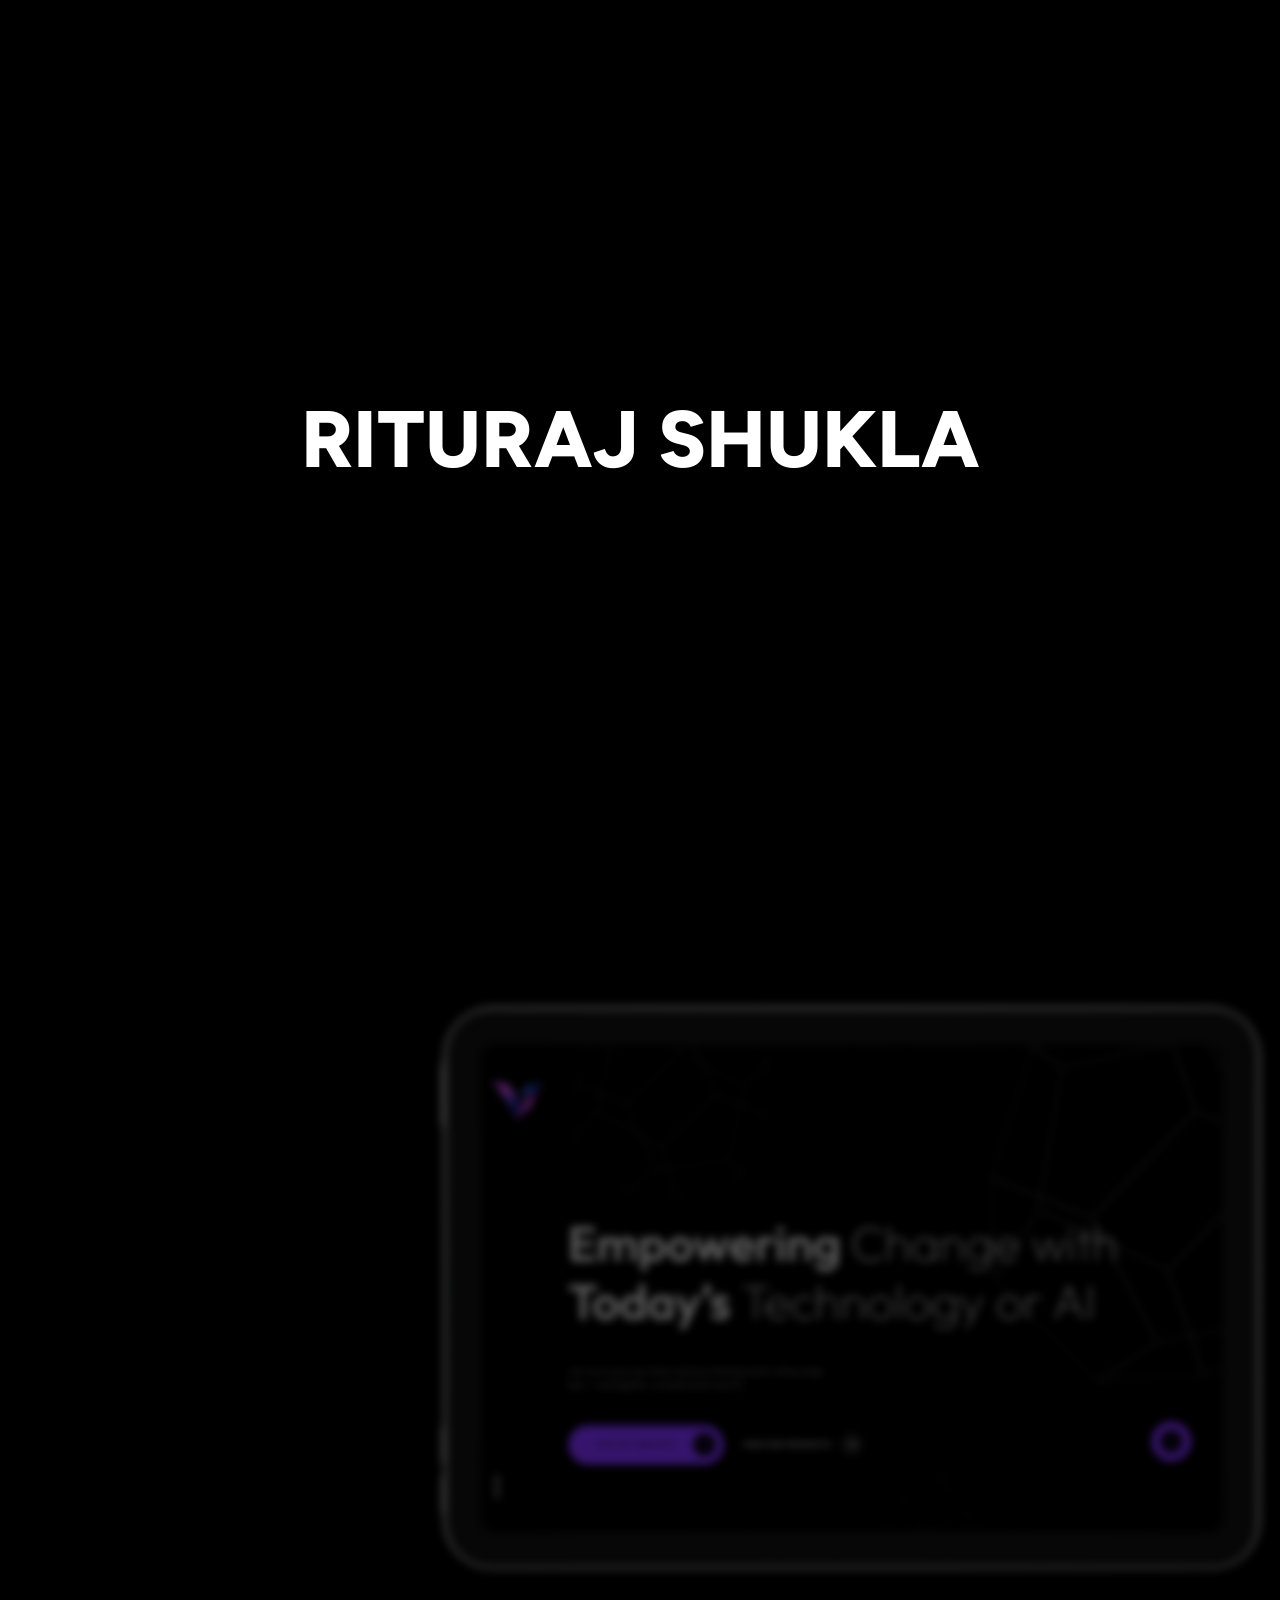
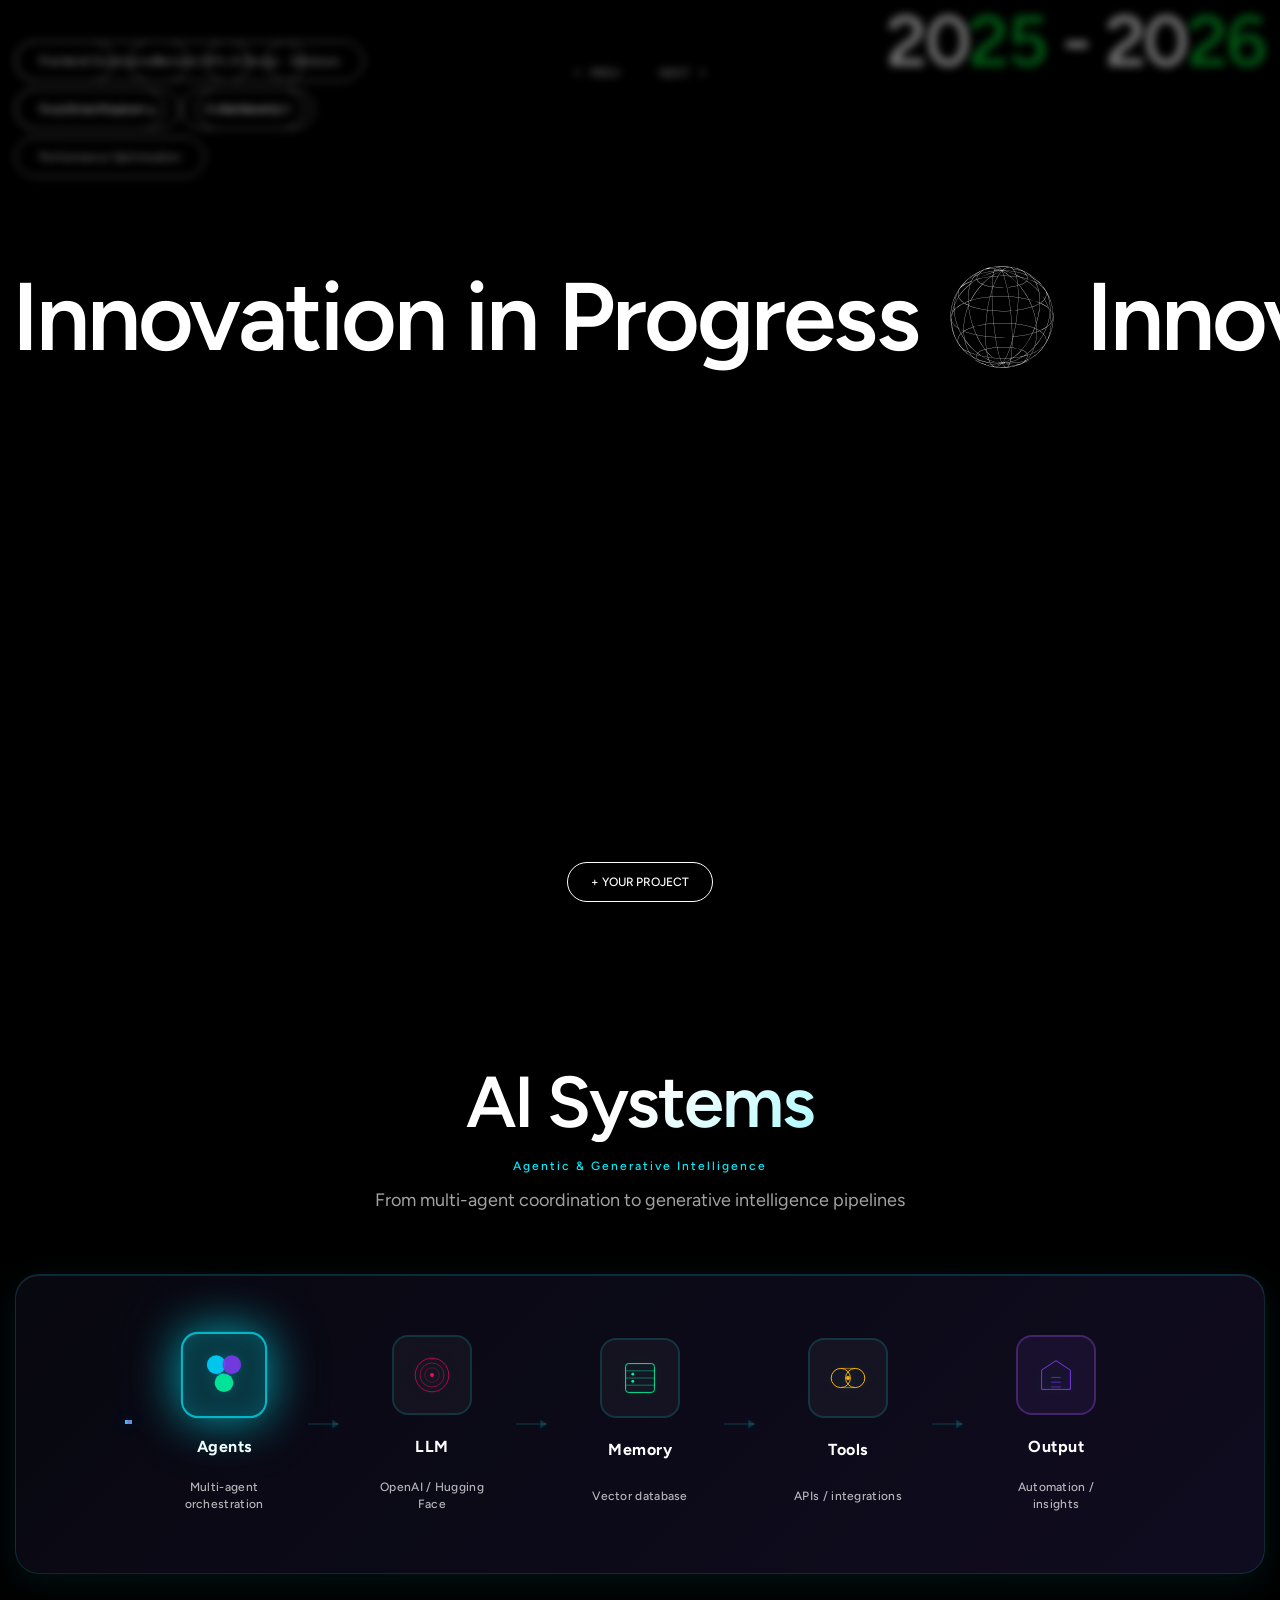
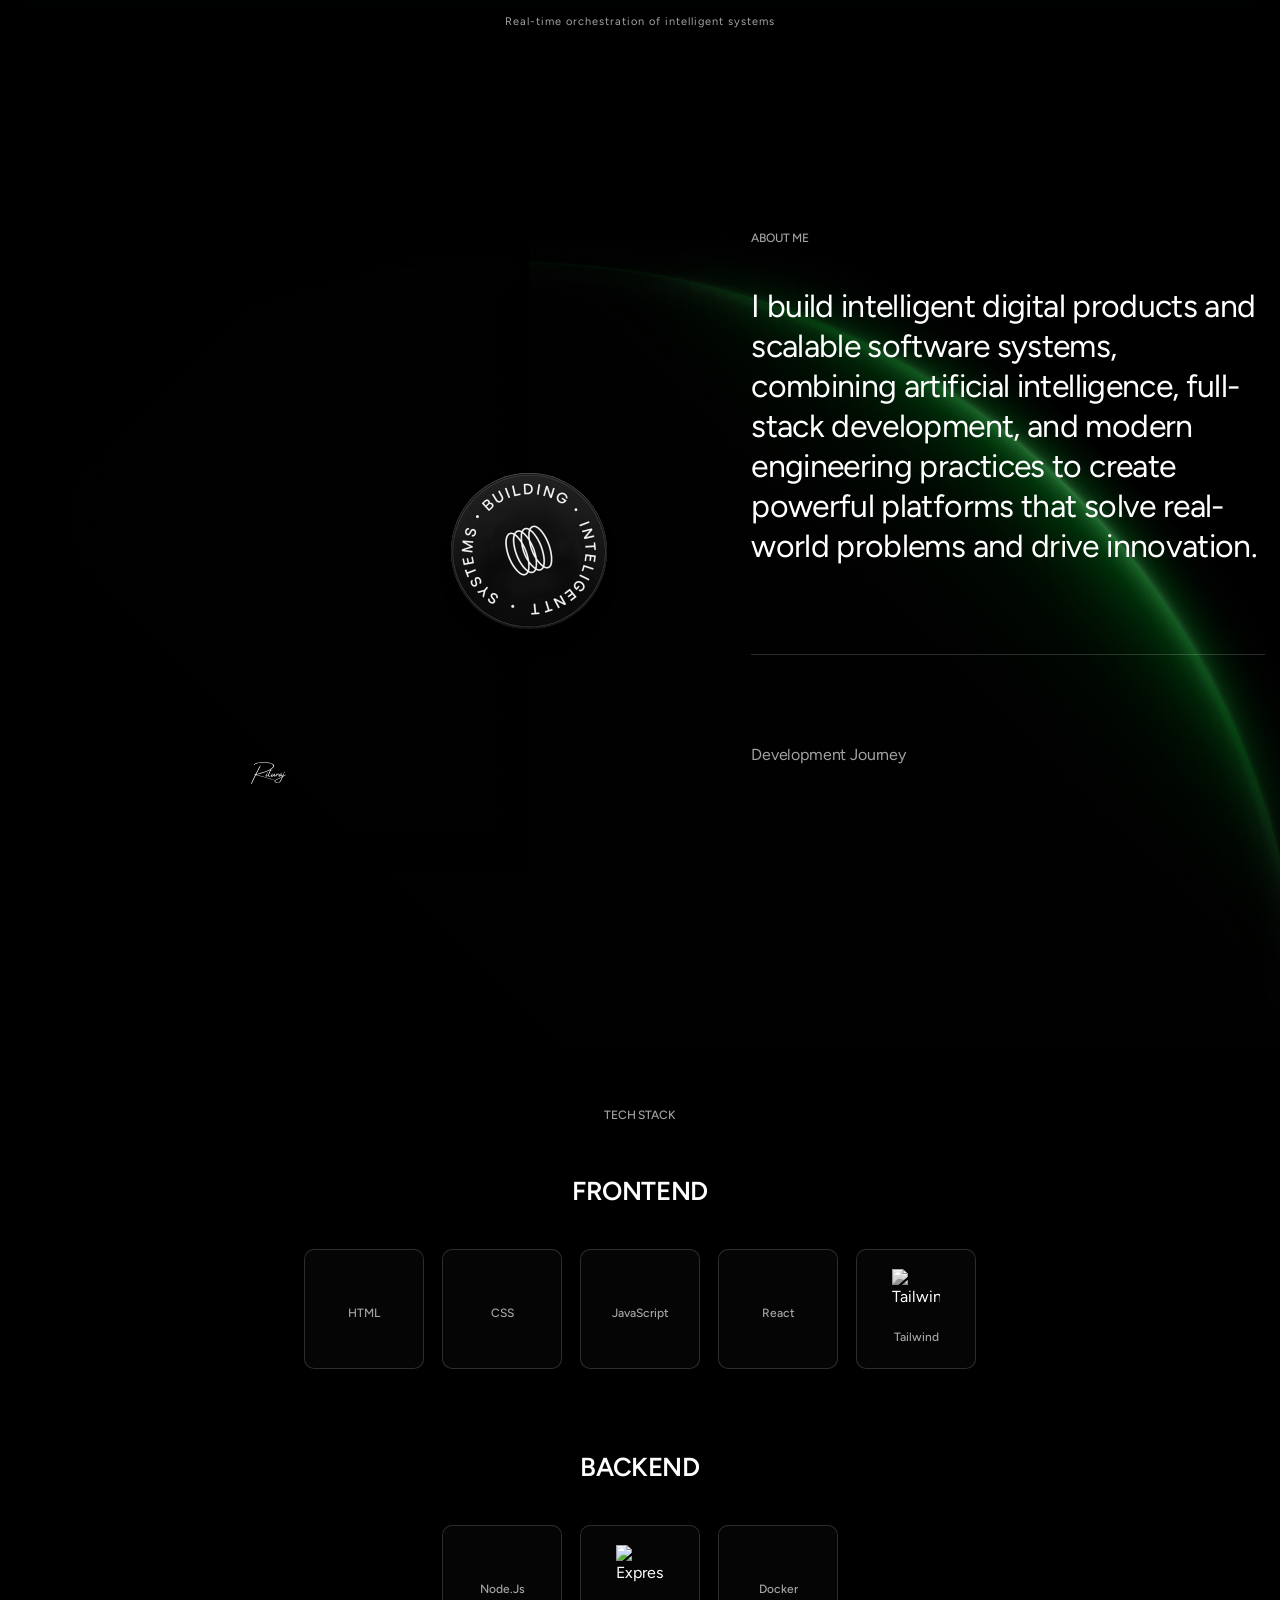
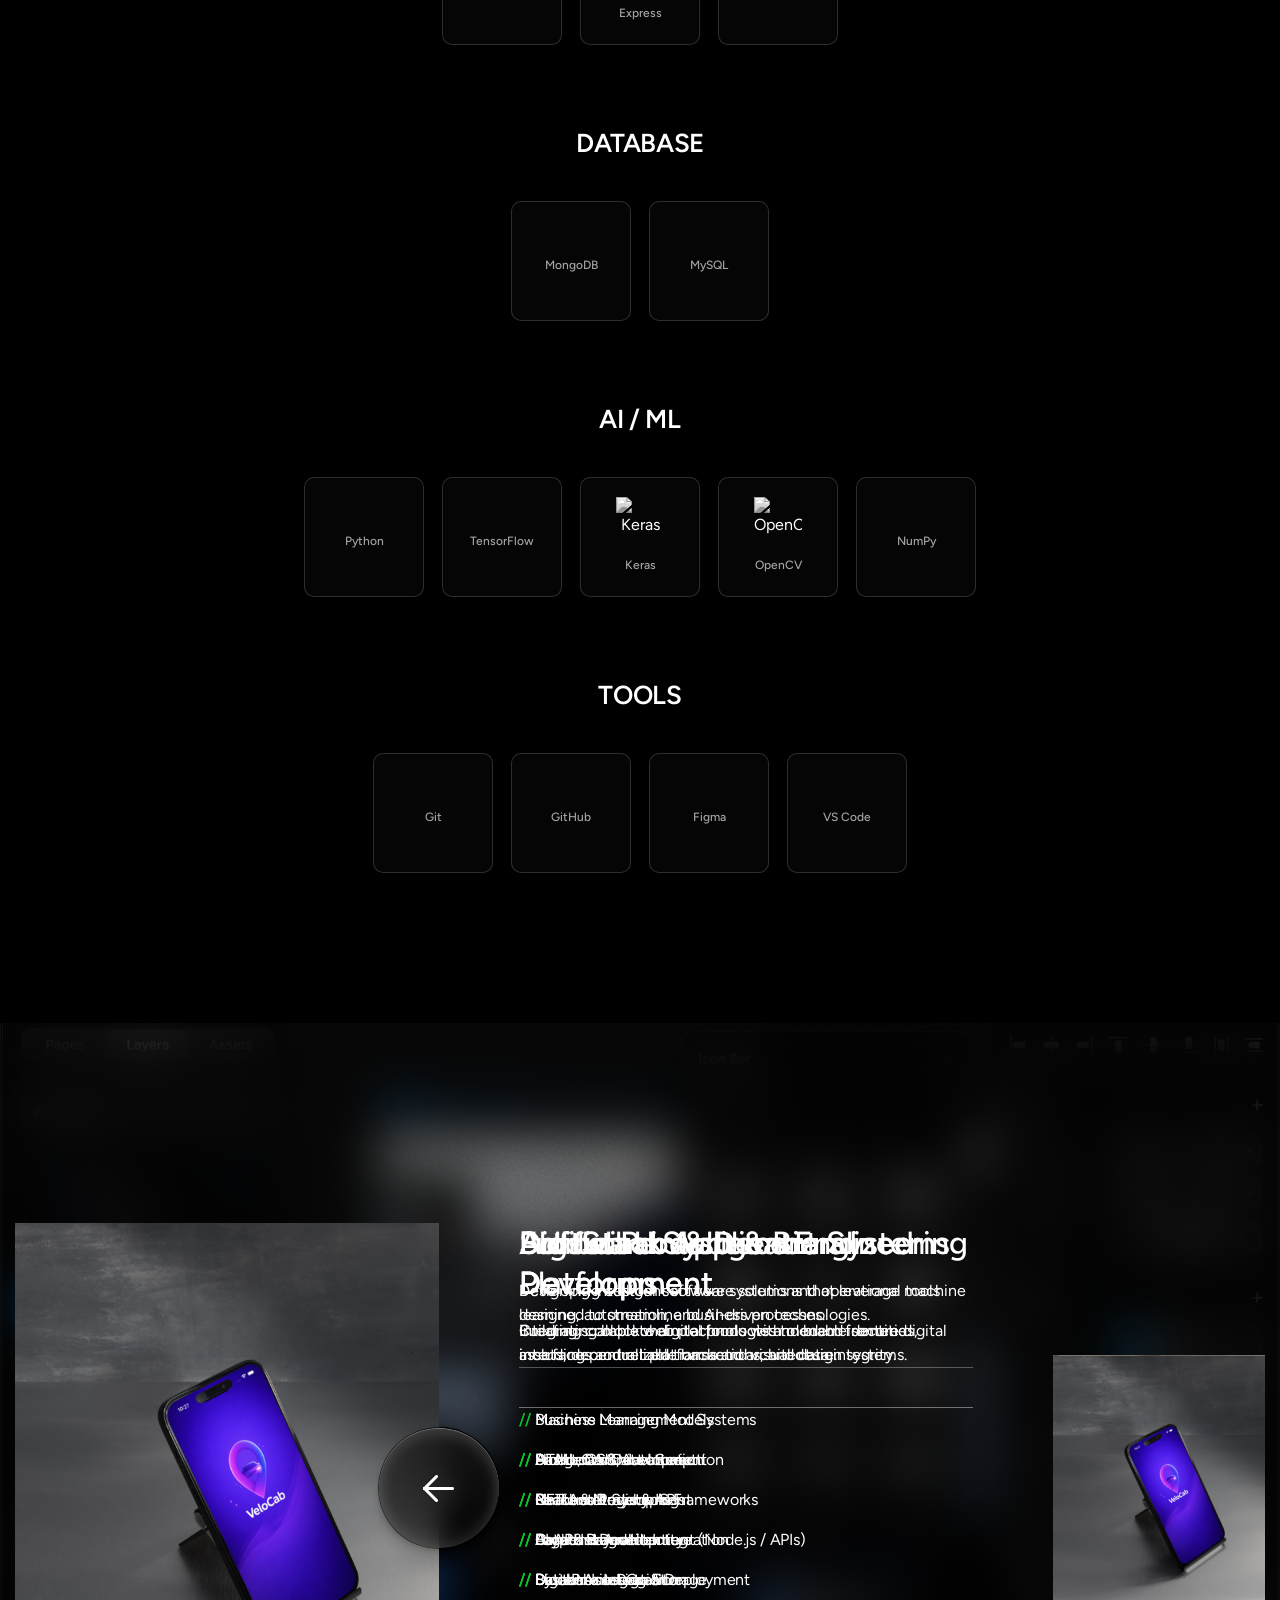
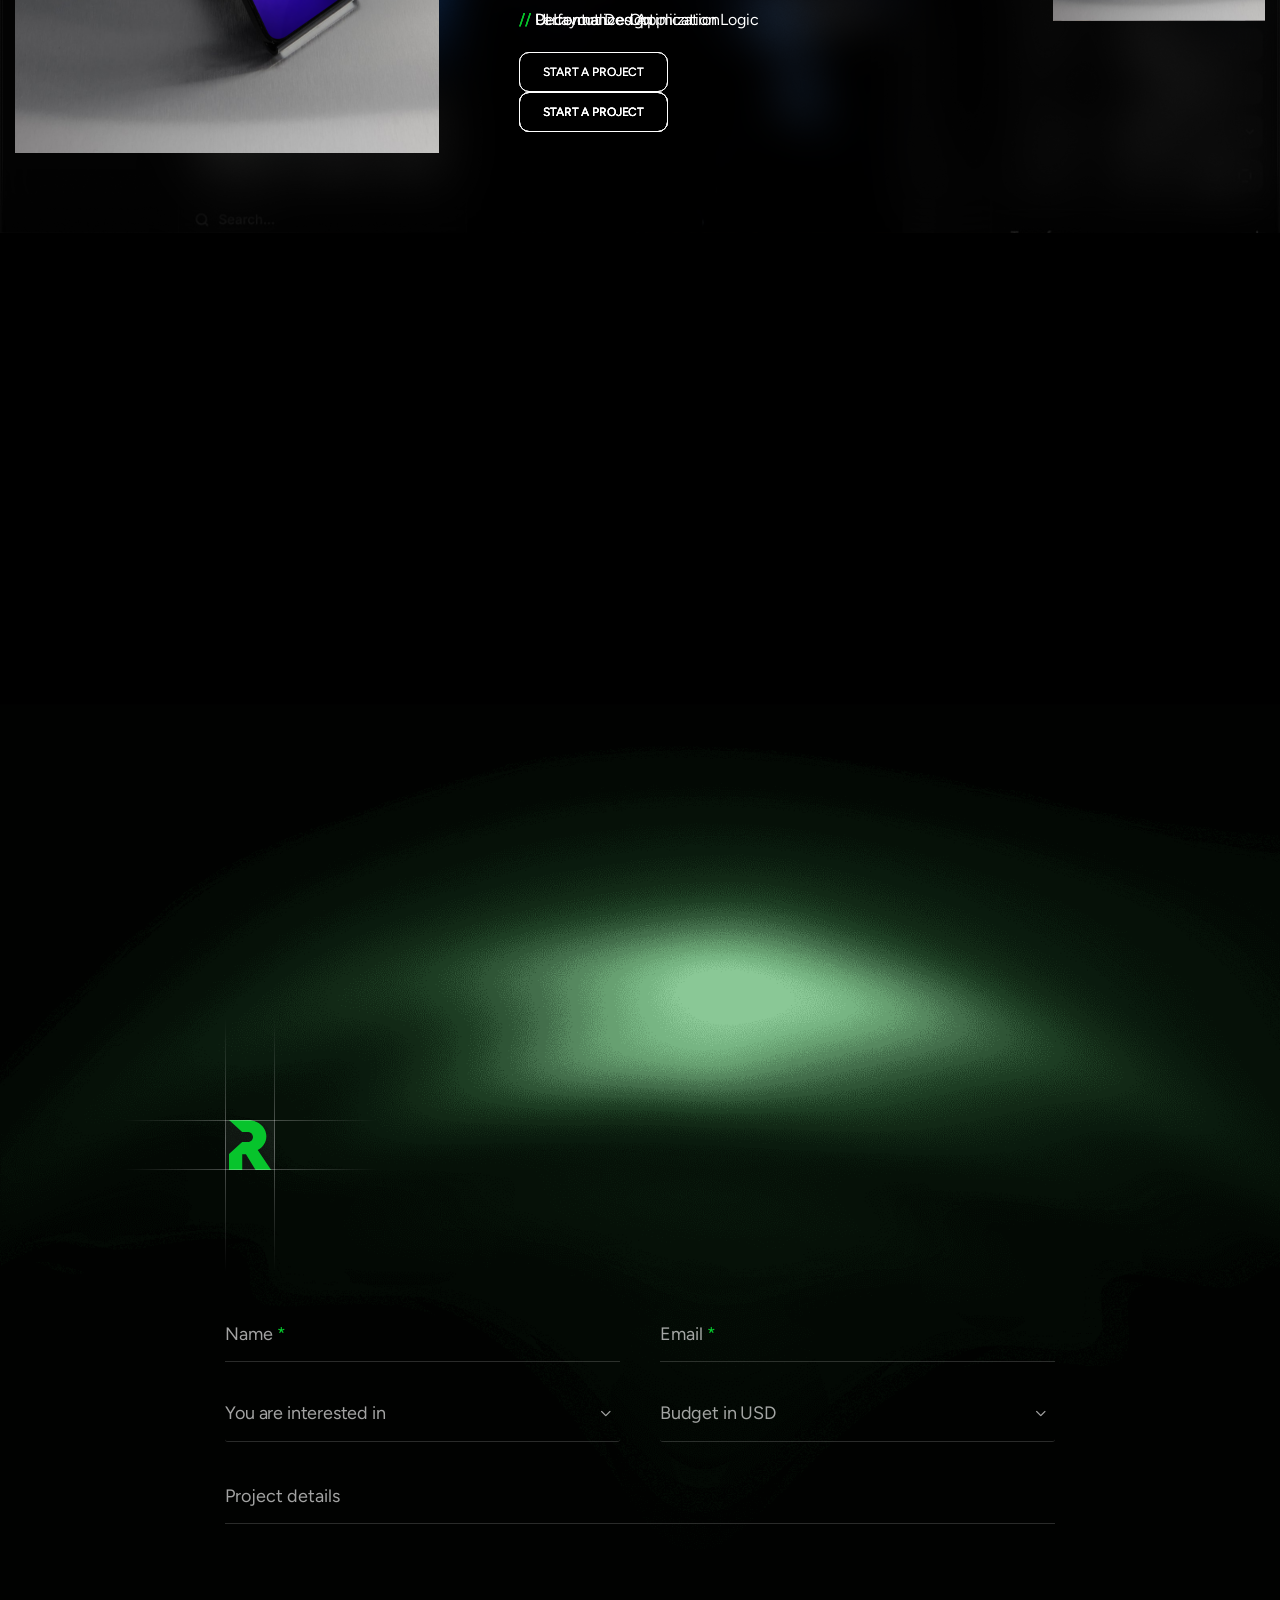
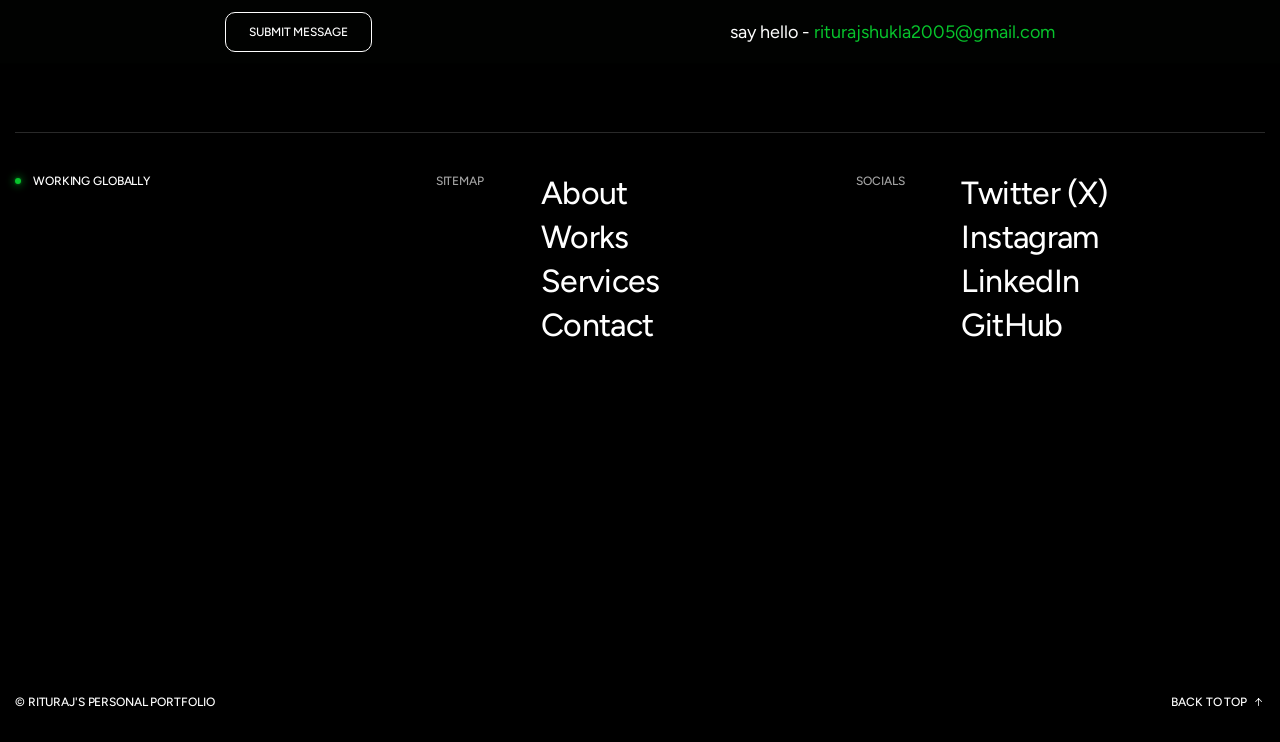
==== Rituraj/index.html @ 8b35f1bd "Initial Commit" ====
﻿<!DOCTYPE html>

<!--[if IE 8]><html class="ie" xmlns="http://www.w3.org/1999/xhtml" xml:lang="en-US" lang="en-US"> <![endif]-->
<!--[if (gte IE 9)|!(IE)]><!-->
<html xmlns="http://www.w3.org/1999/xhtml" xml:lang="en-US" lang="en-US">
<!--<![endif]-->

<head>
    <meta charset="utf-8">
    <title>Rituraj - Personal Portfolio HTML Template</title>
    <meta name="author" content="themesflat.com">
    <meta name="viewport" content="width=device-width, initial-scale=1, maximum-scale=1">
    <meta name="description"
        content="Davies - Personal Portfolio is a sleek and modern HTML template designed for developers, designers, freelancers, and professionals who want to showcase their work online. Fully responsive, SEO-friendly, and easy to customize, it helps you create a strong personal brand and impress potential clients or employers.">

    <!-- font -->
    <link rel="stylesheet" href="assets/fonts/fonts.css">
    <link rel="stylesheet" href="assets/icon/icomoon/style.css">
    <!-- Devicon Icons -->
    <link rel="stylesheet" href="https://cdn.jsdelivr.net/gh/devicons/devicon@latest/devicon.min.css">
    <!-- Simple Icons -->
    <link rel="stylesheet" href="https://cdn.jsdelivr.net/npm/simple-icons@v9/icons/">
    <!-- css -->
    <link rel="stylesheet" href="assets/css/bootstrap.min.css">
    <link rel="stylesheet" href="assets/css/swiper-bundle.min.css">
    <link rel="stylesheet" href="assets/css/animate.css">
    <link rel="stylesheet" href="assets/css/odometer.min.css">
    <link rel="stylesheet" href="assets/css/slick.css">
    <link rel="stylesheet" href="assets/css/slick.theme.css">
    <link rel="stylesheet" type="text/css" href="assets/css/styles.css">

    <!-- Favicon and Touch Icons  -->
    <link rel="shortcut icon" href="assets/images/logo/favicon.svg">
    <link rel="apple-touch-icon-precomposed" href="assets/images/logo/favicon.svg">
</head>

<body class="counter-scroll">
    <canvas class="cursor-trail d-none d-xl-block" id="trail"></canvas>

    <!-- Scroll Top -->
    <button id="goTop">
        <span class="border-progress"></span>
        <span class="ic-wrap">
            <span class="icon icon-arrow-caret-right"></span>
        </span>
    </button>
    <!-- /Scroll Top -->

    <!-- Preload -->
    <div class="preloader overflow-hidden">
        <div class="site-name"><span>Rituraj Shukla</span></div>
        <div class="preloader-gutters">
            <div class="bar">
                <div class="inner-bar"></div>
            </div>
            <div class="bar">
                <div class="inner-bar"></div>
            </div>
            <div class="bar">
                <div class="inner-bar"></div>
            </div>
            <div class="bar">
                <div class="inner-bar"></div>
            </div>
            <div class="bar">
                <div class="inner-bar"></div>
            </div>
            <div class="bar">
                <div class="inner-bar"></div>
            </div>
            <div class="bar">
                <div class="inner-bar"></div>
            </div>
            <div class="bar">
                <div class="inner-bar"></div>
            </div>
        </div>
    </div>
    <!-- /Preload -->

    <main id="wrapper">
        <!-- Header -->
        <header class="tf-header">
            <div class="header-inner">
                <div class="container">
                    <div class="row">
                        <div class="col-6 col-md-1">
                            <a href="./home.html" class="logo-site">
                                <img src="./assets/images/logo/logo.svg" alt="Logo">
                            </a>
                        </div>
                        <div class="col-7 d-none d-md-block">
                            <div class="box-navigation">
                                <ul class="nav-menu-main">
                                    <li class="menu-item"><a href="#workScroll" class="item-link link text-caption"><span>01
                                                /</span>WORKS</a></li>
                                    <li class="menu-item"><a href="#serviceScroll" class="item-link link text-caption"><span>02
                                                /</span>SERVICES</a>
                                    </li>
                                    <li class="menu-item"><a href="#aboutScroll" class="item-link link text-caption"><span>03
                                                /</span>ABOUT</a></li>
                                    <li class="menu-item"><a href="#contactScroll" class="item-link link text-caption"><span>04
                                                /</span>CONTACT</a>
                                    </li>
                                </ul>
                            </div>
                        </div>
                        <div class="col-3 col-md-2 d-none d-sm-block">
                            <div class="header-contact">
                                <a href="mailto:davies@gmail.com" class="link text-caption">RITURAJSHUKLA2005@GMAIL.COM</a>
                                <p class="text-caption">
                                    CUP <span class="clock"></span>
                                </p>
                            </div>
                        </div>
                        <div class="col-6 col-sm-3 col-md-2 d-flex justify-content-end align-items-start">
                            <button type="button" class="btn-mobile-menu open-mb-menu text-caption text-white link">
                                <i class="icon icon-menu"></i>
                                MENU
                            </button>
                        </div>
                    </div>
                </div>
            </div>
        </header>
        <!-- /Header -->
        <!-- Hero Banner -->
        <div class="section-hero-v1">
            <div class="overlay"></div>
            <div class="bg-video">
                <video class="" muted="" autoplay="" loop="" playsinline="">
                    <source src="assets/images/video/corridor.webm" type="video/mp4">
                </video>
                <div class="video-overlay"></div>
                <div class="video-overlay-2"></div>
                <div class="video-overlay-2"></div>
            </div>
            <div class="content-wrap">
                <div class="container">
                    <div class="row">
                        <div class="col-md-8">
                            <div class="col-left">
                                <ul class="tf-list vertical text-caption fw-medium ">
                                    <li><a href="#" class="link effectFade fadeUp">AI ENGINEER & FULL-STACK DEVLOPER</a></li>
                                </ul>
                                <div class="davies-large">
                                    <div class="effectFade fadeRotateX">
                                        RITURAJ<span class="text-primary">_</span>
                                    </div>
                                </div>
                            </div>
                        </div>
                        <div class="col-md-4">
                            <div class="col-right">
                                <div class="top text-caption fw-medium d-flex justify-content-between align-items-center effectFade">
                                    <p class="title text-has-dot ">
                                        <span class="br-dot"></span>
                                        AVAILABLE FOR WORK
                                    </p>
                                    <span>
                                        © 2026
                                    </span>
                                </div>
                                <div class="bot">
                                    <p class="desc text-white-64 effectFade fadeRight view-visible">
                                        I build AI-driven software and scalable web systems focused on real-world impact.<br>
                                        From concept to deployment, I turn ideas into functional, production-ready systems.
                                    <div class="effectFade fadeRight view-visible">
                                        <a href="#contactScroll" class="tf-btn ">
                                            START A PROJECT
                                        </a>
                                    </div>
                                </div>
                            </div>
                        </div>
                    </div>
                </div>
            </div>
        </div>
        <!-- /Hero Banner -->
        <!-- Upcoming Work -->
        <div class="section-selected-work flat-spacing pb-0" id="workScroll">
            <div class="bg-img effectFade fadeUp">
                <img loading="lazy" width="1440" height="720" src="assets/images/item/mountain.png" alt="Image">
            </div>
            <div class="content-wrap-1 wrap-list-btn">
                <div class="container">
                    <div class="row">
                        <div class="col-md-4">
                            <div class="col-left mb-md-0">
                                <p class="mini-title text-caption text-white-64 effectFade fadeUp">
                                    Selected WORKS
                                </p>
                                <div class="position-relative effectFade fadeUp no-div">
                                    <div class="slick-nav">
                                        <!-- Clone 1 -->
                                        <div>
                                            <p class="text-slide text-display-2 fw-semibold">Trackr</p>
                                        </div>
                                        <div>
                                            <p class="text-slide text-display-2 fw-semibold">BillFlow</p>
                                        </div>
                                        <div>
                                            <p class="text-slide text-display-2 fw-semibold">Vistans</p>
                                        </div>
                                        <div>
                                            <p class="text-slide text-display-2 fw-semibold">KRC</p>
                                        </div>
                                        <div>
                                            <p class="text-slide text-display-2 fw-semibold">JAGA</p>
                                        </div>
                                        <div>
                                            <p class="text-slide text-display-2 fw-semibold">Codmire</p>
                                        </div>
                                        <div>
                                            <p class="text-slide text-display-2 fw-semibold">Portfolio</p>
                                        </div>
                                    </div>
                                </div>
                            </div>
                        </div>
                        <div class="col-md-8">
                            <div class="col-right">
                                <div class="slick-for">
                                    <!-- Clone 1 -->
                                    <div>
                                        <div class="image effectFade fadeZoom">
                                            <a href="https://vistans.org/product-tracker" target="_blank">
                                                <img src="assets/images/work/tracker.png" alt="Image">
                                            </a>
                                        </div>
                                    </div>
                                    <div>
                                        <div class="image">
                                            <a href="https://vistans.org/product-billing" target="_blank">
                                                <img src="assets/images/work/billing.png" alt="Image">
                                            </a>
                                        </div>
                                    </div>
                                    <div>
                                        <div class="image">
                                            <a href="https://vistans.org" target="_blank">
                                                <img src="assets/images/work/vistans.png" alt="Image">
                                            </a>
                                        </div>
                                    </div>
                                    <!-- Clone 2 -->
                                    <div>
                                        <div class="image">
                                            <a href="https://krishna-rent-a-car.pages.dev" target="_blank">
                                                <img src="assets/images/work/krc.png" alt="Image">
                                            </a>
                                        </div>
                                    </div>
                                    <div>
                                        <div class="image">
                                            <a href="https://jaga-tours-and-travels.pages.dev" target="_blank">
                                                <img src="assets/images/work/jaga.png" alt="Image">
                                            </a>
                                        </div>
                                    </div>
                                    <div>
                                        <div class="image">
                                            <a href="https://codmiretechnologies.in" target="_blank">
                                                <img src="assets/images/work/codmire.png" alt="Image">
                                            </a>
                                        </div>
                                    </div>
                                    <div>
                                        <div class="image">
                                            <a href="https://vivek-shukla-portfolio.pages.dev" target="_blank">
                                                <img src="assets/images/work/portfolio.png" alt="Image">
                                            </a>
                                        </div>
                                    </div>
                                </div>
                            </div>
                        </div>
                    </div>
                </div>
            </div>
            <div class="content-wrap-2">
                <div class="container position-relative z-5">
                    <div class="row">
                        <div class="col-md-4">
                            <ul class="work-tag">
                                <!-- Clone 1 -->
                                <li>
                                    <div class="group-btn">
                                        <a href="#" class="tf-btn style-2">
                                            Frontend
                                        </a>
                                        <a href="#" class="tf-btn style-2">
                                            Backend APIs
                                        </a>
                                        <a href="#" class="tf-btn style-2">
                                            Database
                                        </a>
                                        <a href="#" class="tf-btn style-2">
                                            Real-Time Monitoring
                                        </a>
                                        <a href="#" class="tf-btn style-2">
                                            Dashboard UI
                                        </a>
                                    </div>
                                </li>
                                <li>
                                    <div class="group-btn">
                                        <a href="#" class="tf-btn style-2">
                                            Business Logic
                                        </a>
                                        <a href="#" class="tf-btn style-2">
                                            Invoice System
                                        </a>
                                        <a href="#" class="tf-btn style-2">
                                            Database
                                        </a>
                                        <a href="#" class="tf-btn style-2">
                                            Dashboard
                                        </a>
                                        <a href="#" class="tf-btn style-2">
                                            Payment Tracking
                                        </a>
                                    </div>
                                </li>
                                <li>
                                    <div class="group-btn">
                                        <a href="#" class="tf-btn style-2">
                                            Frontend Development
                                        </a>
                                        <a href="#" class="tf-btn style-2">
                                            UI Design
                                        </a>
                                        <a href="#" class="tf-btn style-2">
                                            Responsive Layout
                                        </a>
                                        <a href="#" class="tf-btn style-2">
                                            Brand Identity
                                        </a>
                                        <a href="#" class="tf-btn style-2">
                                            Performance Optimization
                                        </a>
                                    </div>
                                </li>
                                <li>
                                    <div class="group-btn">
                                        <a href="#" class="tf-btn style-2">
                                            HTML
                                        </a>
                                        <a href="#" class="tf-btn style-2">
                                            CSS
                                        </a>
                                        <a href="#" class="tf-btn style-2">
                                            JavaScript
                                        </a>
                                        <a href="#" class="tf-btn style-2">
                                            Responsive UI
                                        </a>
                                        <a href="#" class="tf-btn style-2">
                                            Brand Design
                                        </a>
                                    </div>
                                </li>
                                <li>
                                    <div class="group-btn">
                                        <a href="#" class="tf-btn style-2">
                                            HTML
                                        </a>
                                        <a href="#" class="tf-btn style-2">
                                            CSS
                                        </a>
                                        <a href="#" class="tf-btn style-2">
                                            JavaScript
                                        </a>
                                        <a href="#" class="tf-btn style-2">
                                            Responsive UI
                                        </a>
                                        <a href="#" class="tf-btn style-2">
                                            Brand Design
                                        </a>
                                    </div>
                                </li>
                                <li>
                                    <div class="group-btn">
                                        <a href="#" class="tf-btn style-2">
                                            Frontend Development
                                        </a>
                                        <a href="#" class="tf-btn style-2">
                                            UI Design
                                        </a>
                                        <a href="#" class="tf-btn style-2">
                                            Responsive Layout
                                        </a>
                                        <a href="#" class="tf-btn style-2">
                                            Brand Identity
                                        </a>
                                        <a href="#" class="tf-btn style-2">
                                            Performance Optimization
                                        </a>
                                    </div>
                                </li>
                                <li>
                                    <div class="group-btn">
                                        <a href="#" class="tf-btn style-2">
                                            UI Design
                                        </a>
                                        <a href="#" class="tf-btn style-2">
                                            Frontend Development
                                        </a>
                                        <a href="#" class="tf-btn style-2">
                                            Responsive Layout
                                        </a>
                                        <a href="#" class="tf-btn style-2">
                                            Interaction Design
                                        </a>
                                    </div>
                                </li>
                            </ul>
                        </div>
                        <div class="col-6 col-md-4">
                            <div class="group-btn-slider">
                                <div class="btn-nav-swiper cs-pointer text-caption fw-medium link nav-prev-swiper">
                                    <i class="icon icon-arrow-long-left"></i>
                                    PREV
                                </div>
                                <div class="btn-nav-swiper cs-pointer text-caption fw-medium link nav-next-swiper">
                                    NEXT
                                    <i class="icon icon-arrow-long-right"></i>
                                </div>
                            </div>
                        </div>
                        <div class="col-6 col-md-4">
                            <div class="col-right">
                                <p class="text-display-2 letter-space--3 fw-semibold">
                                    20<span class="text-primary">25</span> - 20<span class="text-primary">26</span>
                                </p>
                            </div>
                        </div>
                    </div>
                </div>
            </div>
        </div>
        <!-- /Select Work -->
         <!-- Upcoming Work -->
        <section class="section-selected-work-v2 flat-spacing stack-element" id="workScroll">
            <div class="s-header d-block overflow-hidden">
                <div class="infiniteSlide infiniteSlide_select_work" data-clone="5">
                    <!-- clone 1 -->
                    <p class="text-display-1 letter-space--3 fw-semibold">
                        Innovation in Progress
                    </p>
                    <div class="icon-app">
                        <img loading="lazy" width="120" height="120" src="assets/images/item/global.svg" alt="Image">
                    </div>
                    <!-- clone 2 -->
                    <p class="text-display-1 letter-space--3 fw-semibold">
                        Innovation in Progress
                    </p>
                    <div class="icon-app">
                        <img loading="lazy" width="120" height="120" src="assets/images/item/global.svg" alt="Image">
                    </div>
                    <!-- clone 3 -->
                    <p class="text-display-1 letter-space--3 fw-semibold">
                        Innovation in Progress
                    </p>
                    <div class="icon-app">
                        <img loading="lazy" width="120" height="120" src="assets/images/item/global.svg" alt="Image">
                    </div>
                </div>
            </div>
            <div class="container">
                <div class="work-list stack-element-main position-relative">
                    <div class="element">
                        <a href="#" class="wg-work effectFade fadeUp no-div">
                            <div class="work-image">
                                <video class="" muted="" autoplay="" loop="" playsinline="">
                                    <source src="assets/images/video/nexbot.mp4" type="video/mp4">
                                </video>
                            </div>
                            <div class="work-content">
                                <div class="work_top">
                                    <div class="work_title">
                                        <h5 class="letter-space--2">NeuraMint_</h5>
                                        <p class="text-white-64 mt-2" style="max-width: 420px;">
                                            A multi-agent AI system designed for intelligent automation, powered by agentic workflows and generative AI models.
                                        </p>
                                        
                                    </div>
                                    
                                    <ul class="tf-list vertical text-end">
                                        <li class="text-white-64">Agentic AI Systems</li>
                                        <li class="effectFade fadeUp">Generative AI Models</li>
                                        <li class="effectFade fadeUp">On-Chain Data Storage</li>
                                        <li class="effectFade fadeUp">Decentralized Infrastructure</li>
                                    </ul>
                                </div>
                                <div class="work_bottom">
                                    <ul class="tf-list vertical">
                                        <li class="text-white-64">Web3</li>
                                        <li class="effectFade fadeUp">Agent</li>
                                    </ul>
                                    <h5 class="letter-space--2">
                                        20<span class="text-primary">26</span>
                                    </h5>
                                </div>
                            </div>
                        </a>
                    </div>
                </div>
                <div class="d-flex justify-content-center">
                    <a href="#contactScroll" class="tf-btn style-2">
                        + YOUR PROJECT
                    </a>
                </div>
            </div>
        </section>
        <!-- /Upcoming Work -->
        <!-- AI Systems Architecture -->
        <section class="section-ai-systems flat-spacing">
            <div class="container">
                <div class="ai-systems-header">
                    <h2 class="text-display-2 fw-semibold letter-space--3 effectFade fadeUp">
                        AI Systems
                    </h2>
                    <p class="ai-subtitle text-caption fw-medium text-white-64 effectFade fadeUp">
                        Agentic & Generative Intelligence
                    </p>
                    <p class="ai-supporting text-body-1 text-white-64 effectFade fadeUp">
                        From multi-agent coordination to generative intelligence pipelines
                    </p>
                </div>

                <div class="ai-pipeline-container">
                    <div class="pipeline-wrapper" id="pipelineWrapper">
                        <!-- Desktop: Connection Line Visual -->
                        <div class="desktop-connection-line"></div>
                        
                        <!-- Mobile: Scroll Progress Line -->
                        <div class="mobile-progress-line" id="mobileProgressLine"></div>
                        
                        <!-- Pipeline Block 1: Agents -->
                        <div class="pipeline-block effectFade fadeUp" style="--delay: 0" data-pipeline-step="1" data-step-name="Agents">
                            <div class="block-icon">
                                <svg viewBox="0 0 100 100" xmlns="http://www.w3.org/2000/svg">
                                    <!-- Multiple agent circles -->
                                    <circle cx="35" cy="30" r="18" fill="#00D4FF" opacity="0.9"/>
                                    <circle cx="65" cy="30" r="18" fill="#7C3AED" opacity="0.9"/>
                                    <circle cx="50" cy="65" r="18" fill="#00F5A0" opacity="0.9"/>
                                    <!-- Connection lines -->
                                    <line x1="35" y1="48" x2="50" y2="48" stroke="#00D4FF" stroke-width="2" opacity="0.5"/>
                                    <line x1="65" y1="48" x2="50" y2="48" stroke="#7C3AED" stroke-width="2" opacity="0.5"/>
                                </svg>
                            </div>
                            <h6 class="block-title">Agents</h6>
                            <p class="block-subtitle text-white-64">Multi-agent orchestration</p>
                        </div>

                        <!-- Connection Arrow 1 -->
                        <div class="pipeline-arrow effectFade fadeUp" style="--delay: 0.1">
                            <svg viewBox="0 0 40 20" xmlns="http://www.w3.org/2000/svg">
                                <line x1="0" y1="10" x2="30" y2="10" stroke="currentColor" stroke-width="2" opacity="0.6"/>
                                <polygon points="30,10 25,7 25,13" fill="currentColor" opacity="0.6"/>
                            </svg>
                        </div>

                        <!-- Pipeline Block 2: LLM -->
                        <div class="pipeline-block effectFade fadeUp" style="--delay: 0.2" data-pipeline-step="2" data-step-name="LLM">
                            <div class="block-icon">
                                <svg viewBox="0 0 100 100" xmlns="http://www.w3.org/2000/svg">
                                    <!-- Brain/Neural network style icon -->
                                    <circle cx="50" cy="50" r="35" fill="none" stroke="#FF006E" stroke-width="2" opacity="0.7"/>
                                    <circle cx="50" cy="50" r="25" fill="none" stroke="#FF006E" stroke-width="2" opacity="0.5"/>
                                    <circle cx="50" cy="50" r="15" fill="none" stroke="#FF006E" stroke-width="2" opacity="0.3"/>
                                    <circle cx="50" cy="50" r="4" fill="#FF006E"/>
                                </svg>
                            </div>
                            <h6 class="block-title">LLM</h6>
                            <p class="block-subtitle text-white-64">OpenAI / Hugging Face</p>
                        </div>

                        <!-- Connection Arrow 2 -->
                        <div class="pipeline-arrow effectFade fadeUp" style="--delay: 0.3">
                            <svg viewBox="0 0 40 20" xmlns="http://www.w3.org/2000/svg">
                                <line x1="0" y1="10" x2="30" y2="10" stroke="currentColor" stroke-width="2" opacity="0.6"/>
                                <polygon points="30,10 25,7 25,13" fill="currentColor" opacity="0.6"/>
                            </svg>
                        </div>

                        <!-- Pipeline Block 3: Memory -->
                        <div class="pipeline-block effectFade fadeUp" style="--delay: 0.4" data-pipeline-step="3" data-step-name="Memory">
                            <div class="block-icon">
                                <svg viewBox="0 0 100 100" xmlns="http://www.w3.org/2000/svg">
                                    <!-- Database/Memory icon -->
                                    <rect x="20" y="20" width="60" height="60" rx="6" fill="none" stroke="#00F5A0" stroke-width="2"/>
                                    <line x1="20" y1="35" x2="80" y2="35" stroke="#00F5A0" stroke-width="1.5" opacity="0.6"/>
                                    <line x1="20" y1="50" x2="80" y2="50" stroke="#00F5A0" stroke-width="1.5" opacity="0.6"/>
                                    <line x1="20" y1="65" x2="80" y2="65" stroke="#00F5A0" stroke-width="1.5" opacity="0.6"/>
                                    <circle cx="35" cy="42" r="3" fill="#00F5A0"/>
                                    <circle cx="35" cy="57" r="3" fill="#00F5A0"/>
                                </svg>
                            </div>
                            <h6 class="block-title">Memory</h6>
                            <p class="block-subtitle text-white-64">Vector database</p>
                        </div>

                        <!-- Connection Arrow 3 -->
                        <div class="pipeline-arrow effectFade fadeUp" style="--delay: 0.5">
                            <svg viewBox="0 0 40 20" xmlns="http://www.w3.org/2000/svg">
                                <line x1="0" y1="10" x2="30" y2="10" stroke="currentColor" stroke-width="2" opacity="0.6"/>
                                <polygon points="30,10 25,7 25,13" fill="currentColor" opacity="0.6"/>
                            </svg>
                        </div>

                        <!-- Pipeline Block 4: Tools -->
                        <div class="pipeline-block effectFade fadeUp" style="--delay: 0.6" data-pipeline-step="4" data-step-name="Tools">
                            <div class="block-icon">
                                <svg viewBox="0 0 100 100" xmlns="http://www.w3.org/2000/svg">
                                    <!-- Tools/Integration icon -->
                                    <circle cx="35" cy="50" r="20" fill="none" stroke="#FFB703" stroke-width="2"/>
                                    <circle cx="65" cy="50" r="20" fill="none" stroke="#FFB703" stroke-width="2"/>
                                    <line x1="35" y1="30" x2="65" y2="30" stroke="#FFB703" stroke-width="2" opacity="0.6"/>
                                    <line x1="35" y1="70" x2="65" y2="70" stroke="#FFB703" stroke-width="2" opacity="0.6"/>
                                    <circle cx="50" cy="50" r="4" fill="#FFB703"/>
                                </svg>
                            </div>
                            <h6 class="block-title">Tools</h6>
                            <p class="block-subtitle text-white-64">APIs / integrations</p>
                        </div>

                        <!-- Connection Arrow 4 -->
                        <div class="pipeline-arrow effectFade fadeUp" style="--delay: 0.7">
                            <svg viewBox="0 0 40 20" xmlns="http://www.w3.org/2000/svg">
                                <line x1="0" y1="10" x2="30" y2="10" stroke="currentColor" stroke-width="2" opacity="0.6"/>
                                <polygon points="30,10 25,7 25,13" fill="currentColor" opacity="0.6"/>
                            </svg>
                        </div>

                        <!-- Pipeline Block 5: Output -->
                        <div class="pipeline-block pipeline-block-output effectFade fadeUp" style="--delay: 0.8" data-pipeline-step="5" data-step-name="Output">
                            <div class="block-icon">
                                <svg viewBox="0 0 100 100" xmlns="http://www.w3.org/2000/svg">
                                    <!-- Output/Result icon -->
                                    <path d="M 50 20 L 80 40 L 80 80 L 20 80 L 20 40 Z" fill="none" stroke="#7C3AED" stroke-width="2"/>
                                    <line x1="40" y1="55" x2="60" y2="55" stroke="#7C3AED" stroke-width="2" opacity="0.7"/>
                                    <line x1="40" y1="65" x2="60" y2="65" stroke="#7C3AED" stroke-width="2" opacity="0.7"/>
                                    <line x1="40" y1="75" x2="60" y2="75" stroke="#7C3AED" stroke-width="2" opacity="0.7"/>
                                </svg>
                            </div>
                            <h6 class="block-title">Output</h6>
                            <p class="block-subtitle text-white-64">Automation / insights</p>
                        </div>
                    </div>
                    <p class="ai-micro-line text-caption text-white-64">
                        Real-time orchestration of intelligent systems
                    </p>
                </div>
            </div>
        </section>
        <!-- /AI Systems Architecture -->
        <!-- About Me -->
        <section class="section-about-me flat-spacing" id="aboutScroll">
            <div class="s-img-bg">
                <img loading="lazy" width="1440" height="906" src="assets/images/section/bg-about.jpg" alt="Background">
            </div>
            <div class="container position-relative z-5">
                <div class="row">
                    <div class="col-lg-5">
                        <div class="col-left mb-lg-0">
                            <div class="davies-video">
                                <video class="video" muted="" autoplay="" loop="" playsinline="">
                                    <source src="assets/images/video/download.mp4" type="video/mp4">
                                </video>
                                <div class="overlay v1"></div>
                                <div class="overlay mark-1"></div>
                                <div class="overlay mark-2"></div>
                            </div>
                            <div class="signature">
                                <img loading="lazy" width="111" height="40" src="assets/images/logo/R.svg" alt="Image">
                            </div>
                            <div class="badget">
                                <img loading="lazy" width="156" height="156" src="assets/images/item/BIS.png" alt="Image">
                            </div>
                        </div>
                    </div>
                    <div class="offset-lg-1 col-lg-6 offset-xl-2 col-xl-5">
                        <div class="col-right">
                            <h6 class="mini-title text-caption text-white-64">
                                ABOUT ME
                            </h6>
                            <div class="text-color-change">
                                <h5 class="desc letter-space--2 fw-normal ">
                                    I build intelligent digital products and scalable software systems, combining artificial intelligence, full-stack development, and modern engineering practices to create powerful platforms that solve real-world problems and drive innovation.
                                </h5>
                            </div>
                            <div class="br-line"></div>
                            <ul class="experience-list overflow-hidden">
                                <li>Development Journey</li>
                                <li class="effectFade fadeRight">
                                    <p class="exp_name">Driver Tracking Application</p>
                                    <p class="exp_year">2026</p>
                                </li>
                                <li class="effectFade fadeRight">
                                    <p class="exp_name">Rental Car Billing Software</p>
                                    <p class="exp_year">2025 - 2026</p>
                                </li>
                                <li class="effectFade fadeRight">
                                    <p class="exp_name">Client Business Websites</p>
                                    <p class="exp_year">2025 - 2026</p>
                                </li>
                                <li class="effectFade fadeRight">
                                    <p class="exp_name">Executive Portfolio Platform</p>
                                    <p class="exp_year">2024 - 2025</p>
                                </li>
                                <li class="effectFade fadeRight">
                                    <p class="exp_name">Brand Identity Design</p>
                                    <p class="exp_year">2024 - 2025</p>
                                </li>
                            </ul>
                        </div>
                    </div>
                </div>
            </div>
        </section>
        <!-- About Me -->
        <!-- Tech Stack -->
        <section class="section-tech-stack flat-spacing">
            <div class="container">
                <h6 class="mini-title text-caption text-white-64 text-center">
                    TECH STACK
                </h6>
            </div>

            <!-- Frontend -->
            <div class="tech-category-block">
                <h3 class="tech-category-title">Frontend</h3>
                <div class="tech-grid">
                    <div class="tech-card">
                        <i class="devicon-html5-plain colored"></i>
                        <span class="tech-name">HTML</span>
                    </div>
                    <div class="tech-card">
                        <i class="devicon-css3-plain colored"></i>
                        <span class="tech-name">CSS</span>
                    </div>
                    <div class="tech-card">
                        <i class="devicon-javascript-plain colored"></i>
                        <span class="tech-name">JavaScript</span>
                    </div>
                    <div class="tech-card">
                        <i class="devicon-react-original colored"></i>
                        <span class="tech-name">React</span>
                    </div>
                    <div class="tech-card">
                        <img class="tech-icon" src="https://cdn.simpleicons.org/tailwindcss/06B6D4" alt="Tailwind" title="Tailwind">
                        <span class="tech-name">Tailwind</span>
                    </div>
                </div>
            </div>

            <!-- Backend -->
            <div class="tech-category-block">
                <h3 class="tech-category-title">Backend</h3>
                <div class="tech-grid">
                    <div class="tech-card">
                        <i class="devicon-nodejs-plain colored"></i>
                        <span class="tech-name">Node.js</span>
                    </div>
                    <div class="tech-card">
                        <img class="tech-icon" src="https://cdn.simpleicons.org/express/ffffff" alt="Express" title="Express">
                        <span class="tech-name">Express</span>
                    </div>
                    <div class="tech-card">
                        <i class="devicon-docker-plain colored"></i>
                        <span class="tech-name">Docker</span>
                    </div>
                </div>
            </div>

            <!-- Database -->
            <div class="tech-category-block">
                <h3 class="tech-category-title">Database</h3>
                <div class="tech-grid">
                    <div class="tech-card">
                        <i class="devicon-mongodb-plain colored"></i>
                        <span class="tech-name">MongoDB</span>
                    </div>
                    <div class="tech-card">
                        <i class="devicon-mysql-plain colored"></i>
                        <span class="tech-name">MySQL</span>
                    </div>
                </div>
            </div>

            <!-- AI / ML -->
            <div class="tech-category-block">
                <h3 class="tech-category-title">AI / ML</h3>
                <div class="tech-grid">
                    <div class="tech-card">
                        <i class="devicon-python-plain colored"></i>
                        <span class="tech-name">Python</span>
                    </div>
                    <div class="tech-card">
                        <i class="devicon-tensorflow-original colored"></i>
                        <span class="tech-name">TensorFlow</span>
                    </div>
                    <div class="tech-card">
                        <img class="tech-icon" src="https://cdn.simpleicons.org/keras/D00000" alt="Keras" title="Keras">
                        <span class="tech-name">Keras</span>
                    </div>
                    <div class="tech-card">
                        <img class="tech-icon" src="https://cdn.simpleicons.org/opencv/5C3EE8" alt="OpenCV" title="OpenCV">
                        <span class="tech-name">OpenCV</span>
                    </div>
                    <div class="tech-card">
                        <i class="devicon-numpy-plain colored"></i>
                        <span class="tech-name">NumPy</span>
                    </div>
                </div>
            </div>

            <!-- Tools -->
            <div class="tech-category-block">
                <h3 class="tech-category-title">Tools</h3>
                <div class="tech-grid">
                    <div class="tech-card">
                        <i class="devicon-git-plain colored"></i>
                        <span class="tech-name">Git</span>
                    </div>
                    <div class="tech-card">
                        <i class="devicon-github-original colored"></i>
                        <span class="tech-name">GitHub</span>
                    </div>
                    <div class="tech-card">
                        <i class="devicon-figma-plain colored"></i>
                        <span class="tech-name">Figma</span>
                    </div>
                    <div class="tech-card">
                        <i class="devicon-visualstudio-plain colored"></i>
                        <span class="tech-name">VS Code</span>
                    </div>
                </div>
            </div>
        </section>
        <!-- /Tech Stack -->
        <!-- Service -->
        <section class="section-service-2 overflow-hidden flat-spacing" id="serviceScroll">
            <div class="bg-image-list">
                <div class="bg-image">
                    <img loading="lazy" width="1440" height="938" src="assets/images/services/Section/Artificial Intelligence Systems (1).png" alt="Image">
                    <div class="img-item">
                        <img loading="lazy" width="1440" height="938" src="assets/images/item/overlay.png" alt="Image">
                    </div>
                </div>
                <div class="bg-image">
                    <img loading="lazy" width="1440" height="938" src="assets/images/services/Section/Full-Stack Application Development (1).png" alt="Image">
                    <div class="img-item">
                        <img loading="lazy" width="1440" height="938" src="assets/images/item/overlay.png" alt="Image">
                    </div>
                </div>
                <div class="bg-image">
                    <img loading="lazy" width="1440" height="938" src="assets/images/services/Section/Software Systems Engineering.jpg" alt="Image">
                    <div class="img-item">
                        <img loading="lazy" width="1440" height="938" src="assets/images/item/overlay.png" alt="Image">
                    </div>
                </div>
                <div class="bg-image">
                    <img loading="lazy" width="1440" height="938" src="assets/images/services/Section/Blockchain & Decentralized Platforms (1).png" alt="Image">
                    <div class="img-item">
                        <img loading="lazy" width="1440" height="938" src="assets/images/item/overlay.png" alt="Image">
                    </div>
                </div>
                <div class="bg-image">
                    <img loading="lazy" width="1440" height="938" src="assets/images/services/Section/Digital Product & Brand Development.jpg" alt="Image">
                    <div class="img-item">
                        <img loading="lazy" width="1440" height="938" src="assets/images/item/overlay.png" alt="Image">
                    </div>
                </div>
                
            </div>

            <div class="container">
                <div class="s-header s-header-scroll">
                    <h2 class="text-display-2 fw-semibold effectFade fadeUp">
                        Services
                    </h2>
                </div>
            </div>
            <div class="container">
                <div class="wrap-control position-relative">
                    <div class="wg-service-2">
                        <div class="main-image">
                            <div class="image">
                                <img loading="lazy" width="424" height="530" src="assets/images/services/Artificial Intelligence Systems.png" alt="Image">
                            </div>
                            <div class="action tf-btn-2 cs-pointer">
                                <i class="icon icon-arrow-long-right"></i>
                            </div>
                        </div>
                        <div class="center">
                            <h5 class="title">
                                Artificial Intelligence Systems
                            </h5>
                            <p class="desc">
                                Designing intelligent software solutions that leverage machine learning, automation, and AI-driven technologies.
                            </p>
                            <div class="br-line d-flex"></div>
                            <ul class="tf-list vertical">
                                <li class="letter-space--1">
                                    <span class="text-primary">//</span> Machine Learning Models
                                </li>
                                <li class="letter-space--1">
                                    <span class="text-primary">//</span> AI Agents & Automation
                                </li>
                                <li class="letter-space--1">
                                    <span class="text-primary">//</span> Chatbot Development
                                </li>
                                <li class="letter-space--1">
                                    <span class="text-primary">//</span> AI API Integration
                                </li>
                                <li class="letter-space--1">
                                    <span class="text-primary">//</span> Data Processing & Deployment
                                </li>
                            </ul>
                            <a href="#contactScroll" class="tf-btn">
                                START A PROJECT
                            </a>
                        </div>
                        <div class="image-simu">
                        </div>
                        <div class="image-2">
                            <img loading="lazy" width="212" height="265" src="assets/images/services/Full-Stack Application Development.png" alt="Image">
                        </div>
                    </div>
                    <div class="wg-service-2">
                        <div class="main-image">
                            <div class="image">
                                <img loading="lazy" width="424" height="530" src="assets/images/services/Full-Stack Application Development.png" alt="Image">
                            </div>
                            <div class="action tf-btn-2 cs-pointer">
                                <i class="icon icon-arrow-long-right"></i>
                            </div>
                        </div>
                         <div class="center">
                            <h5 class="title">
                                Full-Stack Application Development
                            </h5>
                            <p class="desc">
                                Building scalable web platforms with modern frontend interfaces and reliable backend architecture.
                            </p>
                            <div class="br-line d-flex"></div>
                            <ul class="tf-list vertical">
                                <li class="letter-space--1">
                                    <span class="text-primary">//</span> HTML, CSS, JavaScript
                                </li>
                                <li class="letter-space--1">
                                    <span class="text-primary">//</span> React & Modern JS Frameworks
                                </li>
                                <li class="letter-space--1">
                                    <span class="text-primary">//</span> Backend Development (Node.js / APIs)
                                </li>
                                <li class="letter-space--1">
                                    <span class="text-primary">//</span> Database Integration
                                </li>
                                <li class="letter-space--1">
                                    <span class="text-primary">//</span> Performance Optimization
                                </li>
                            </ul>
                            <a href="#contactScroll" class="tf-btn">
                                START A PROJECT
                            </a>
                        </div>
                        <div class="image-simu">
                        </div>
                        <div class="image-2">
                            <img loading="lazy" width="212" height="265" src="assets/images/services/Software Systems Engineering.png" alt="Image">
                        </div>
                    </div>
                    <div class="wg-service-2">
                        <div class="main-image">
                            <div class="image">
                                <img loading="lazy" width="424" height="530" src="assets/images/services/Software Systems Engineering.png" alt="Image">
                            </div>
                            <div class="action tf-btn-2 cs-pointer">
                                <i class="icon icon-arrow-long-right"></i>
                            </div>
                        </div>
                        <div class="center">
                            <h5 class="title">
                                Software Systems Engineering
                            </h5>
                            <p class="desc">
                                Developing custom software systems and operational tools designed to streamline business processes.
                            </p>
                            <div class="br-line d-flex"></div>
                            <ul class="tf-list vertical">
                                <li class="letter-space--1">
                                    <span class="text-primary">//</span> Business Management Systems
                                </li>
                                <li class="letter-space--1">
                                    <span class="text-primary">//</span> Dashboard Development
                                </li>
                                <li class="letter-space--1">
                                    <span class="text-primary">//</span> Backend Logic & APIs
                                </li>
                                <li class="letter-space--1">
                                    <span class="text-primary">//</span> Database Architecture
                                </li>
                                <li class="letter-space--1">
                                    <span class="text-primary">//</span> System Integration
                                </li>
                            </ul>
                            <a href="#contactScroll" class="tf-btn">
                                START A PROJECT
                            </a>
                        </div>
                        <div class="image-simu">
                        </div>
                        <div class="image-2">
                            <img loading="lazy" width="212" height="265" src="assets/images/services/Blockchain & Decentralized Platforms.png" alt="Image">
                        </div>
                    </div>
                    <div class="wg-service-2">
                        <div class="main-image">
                            <div class="image">
                                <img loading="lazy" width="424" height="530" src="assets/images/services/Blockchain & Decentralized Platforms.png" alt="Image">
                            </div>
                            <div class="action tf-btn-2 cs-pointer">
                                <i class="icon icon-arrow-long-right"></i>
                            </div>
                        </div>
                        <div class="center">
                            <h5 class="title">
                                Blockchain & Decentralized Platforms
                            </h5>
                            <p class="desc">
                                Integrating blockchain technologies to enable secure digital assets, decentralized transactions, and data integrity.
                            <div class="br-line d-flex"></div>
                            <ul class="tf-list vertical">
                                <li class="letter-space--1">
                                    <span class="text-primary">//</span> Smart Contract Interaction
                                </li>
                                <li class="letter-space--1">
                                    <span class="text-primary">//</span> NFT Asset Systems
                                </li>
                                <li class="letter-space--1">
                                    <span class="text-primary">//</span> Crypto Payment Integration
                                </li>
                                <li class="letter-space--1">
                                    <span class="text-primary">//</span> Blockchain Data Storage
                                </li>
                                <li class="letter-space--1">
                                    <span class="text-primary">//</span> Decentralized Application Logic
                                </li>
                            </ul>
                            <a href="#contactScroll" class="tf-btn">
                                START A PROJECT
                            </a>
                        </div>
                        <div class="image-simu">
                        </div>
                        <div class="image-2">
                            <img loading="lazy" width="212" height="265" src="assets/images/services/Digital Product & Brand Development.png" alt="Image">
                        </div>
                    </div>
                    <div class="wg-service-2">
                        <div class="main-image">
                            <div class="image">
                                <img loading="lazy" width="424" height="530" src="assets/images/services/Digital Product & Brand Development.png" alt="Image">
                            </div>
                            <div class="action tf-btn-2 cs-pointer">
                                <i class="icon icon-arrow-long-left"></i>
                            </div>
                        </div>
                        <div class="center">
                            <h5 class="title">
                                Digital Product & Brand Development
                            </h5>
                            <p class="desc">
                                Creating complete digital products and brand identities, including product platforms and visual design systems.
                            </p>
                            <div class="br-line d-flex"></div>
                            <ul class="tf-list vertical">
                                <li class="letter-space--1">
                                    <span class="text-primary">//</span> Product Architecture
                                </li>
                                <li class="letter-space--1">
                                    <span class="text-primary">//</span> Platform Prototyping
                                </li>
                                <li class="letter-space--1">
                                    <span class="text-primary">//</span> Logo & Brand Identity
                                </li>
                                <li class="letter-space--1">
                                    <span class="text-primary">//</span> Digital Asset Creation
                                </li>
                                <li class="letter-space--1">
                                    <span class="text-primary">//</span> UI Layout Design
                                </li>
                            </ul>
                            <a href="#contactScroll" class="tf-btn">
                                START A PROJECT
                            </a>
                        </div>
                        <div class="image-simu">
                        </div>
                    </div>
                </div>
            </div>
        </section>
        <!-- /Service -->
        <!-- Process -->
        <section class="section-process flat-spacing">
            <div class="container">
                <div class="s-header">
                    <h2 class="title text-display-2 letter-space--3 fw-semibold effectFade fadeUp">
                        The Process
                    </h2>
                </div>
                <div class="process-list">
                    <div dir="ltr" class="swiper swiper-process">
                        <div class="swiper-wrapper">
                            <!-- item 1 -->
                            <div class="swiper-slide effectFade fadeUp no-div">
                                <div class="wg-process">
                                    <div class="bg-img">
                                        <img loading="lazy" width="509" height="509" src="assets/images/item/bg-1.jpg" alt="Image">
                                    </div>
                                    <div class="content position-relative z-5">
                                        <div class="img-icon">
                                            <img loading="lazy" width="120" height="120" src="assets/images/item/process-1.png" alt="Image">
                                        </div>

                                        <div>
                                            <h5 class="title letter-space--2">
                                                <a href="#" class="link">
                                                    Discover the Essence <br class="d-none d-sm-block">
                                                    that drives your brand
                                                </a>
                                            </h5>
                                            <div class="br-line"></div>
                                            <div class="bot">
                                                <div class="img-item">
                                                    <img loading="lazy" width="81" height="68" src="assets/images/item/S1.svg" alt="Image">
                                                </div>
                                                <p class="desc text-body-3 letter-space--1 text-white-64">
                                                    I begin by clarifying your goals, audience, and market fit. The insights set a clear
                                                    direction and
                                                    define
                                                    what
                                                    success means for you.
                                                </p>
                                            </div>
                                        </div>
                                    </div>
                                </div>
                            </div>
                            <!-- item 2 -->
                            <div class="swiper-slide effectFade fadeUp no-div">
                                <div class="wg-process">
                                    <div class="bg-img">
                                        <img loading="lazy" width="509" height="509" src="assets/images/item/bg-1.jpg" alt="Image">
                                    </div>
                                    <div class="content position-relative z-5">
                                        <div class="img-icon">
                                            <img loading="lazy" width="120" height="120" src="assets/images/item/process-2.png" alt="Image">
                                        </div>

                                        <div>
                                            <h5 class="title letter-space--2">
                                                <a href="#" class="link">
                                                    Design Bold Ideas<br class="d-none d-sm-block">
                                                    with clear intention
                                                </a>
                                            </h5>
                                            <div class="br-line"></div>
                                            <div class="bot">
                                                <div class="img-item">
                                                    <img loading="lazy" width="99" height="68" src="assets/images/item/S2.svg" alt="Image">
                                                </div>
                                                <p class="desc text-body-3 letter-space--1 text-white-64">
                                                    I translate strategy into visual identity and page structure. Every element serves a
                                                    purpose—clean, accessible, and ready for growth.
                                                </p>
                                            </div>
                                        </div>
                                    </div>
                                </div>
                            </div>
                            <!-- item 3 -->
                            <div class="swiper-slide effectFade fadeUp no-div">
                                <div class="wg-process">
                                    <div class="bg-img">
                                        <img loading="lazy" width="509" height="509" src="assets/images/item/bg-1.jpg" alt="Image">
                                    </div>
                                    <div class="content position-relative z-5">
                                        <div class="img-icon">
                                            <img loading="lazy" width="120" height="120" src="assets/images/item/process-3.png" alt="Image">
                                        </div>

                                        <div>
                                            <h5 class="title letter-space--2">
                                                <a href="#" class="link">
                                                    Deliver with Speed <br class="d-none d-sm-block">
                                                    and lasting impact
                                                </a>
                                            </h5>
                                            <div class="br-line"></div>
                                            <div class="bot">
                                                <div class="img-item">
                                                    <img loading="lazy" width="99" height="68" src="assets/images/item/S3.svg" alt="Image">
                                                </div>
                                                <p class="desc text-body-3 letter-space--1 text-white-64">
                                                    I build and launch your site in Framer or Webflow, then hand over an easy editor. You stay
                                                    in
                                                    control, with fast performance and room to scale.
                                                </p>
                                            </div>
                                        </div>
                                    </div>
                                </div>
                            </div>
                        </div>
                        <div class="sw-dot-default tf-pag-nav justify-content-center d-xl-none"></div>
                    </div>
                </div>
            </div>
        </section>
        <!-- /Process -->
        
        <!-- CTA -->
        <section class="section-cta flat-spacing" id="contactScroll">
            <div class="bg-img">
                <img loading="lazy" width="1440" height="1081" src="assets/images/item/bg-3.png" alt="Image">
            </div>
            <div class="s-header d-block">
                <div class="container">
                    <div class="row">
                        <div class="col-2 offset-lg-2 col-lg-2">
                            <div class="col-left">
                                <a href="./home.html" class="logo-custom">
                                    <img src="assets/images/logo/logo.svg" alt="Logo" class="logo-site-sv">
                                    <span class="line-vertical left"></span>
                                    <span class="line-vertical right"></span>
                                    <span class="line-horizontal top"></span>
                                    <span class="line-horizontal bottom"></span>
                                </a>
                            </div>
                        </div>
                        <div class="col-10 col-lg-6">
                            <h2 class="text-display-2 letter-space--3 text-end effectFade fadeUp">
                                Let’s start <br>
                                creating together
                            </h2>
                        </div>
                    </div>
                </div>
            </div>
            <div class="container">
                <div class="row">
                    <div class="col-lg-8 mx-auto">
                        <!-- Status Messages -->
                        <div id="formSuccess" class="alert alert-success d-none mb-4" style="background: rgba(0, 245, 160, 0.1); border: 1px solid #00F5A0; border-radius: 8px; padding: 16px; color: #00F5A0; font-size: 14px; animation: slideInDown 0.3s ease;">
                            <strong>✓ Success!</strong> Your message has been sent successfully. I'll get back to you soon!
                        </div>
                        <div id="formError" class="alert alert-danger d-none mb-4" style="background: rgba(255, 107, 107, 0.1); border: 1px solid #FF6B6B; border-radius: 8px; padding: 16px; color: #FF6B6B; font-size: 14px; animation: slideInDown 0.3s ease;">
                            <strong>⚠ Error!</strong> Something went wrong. Please try again or email me directly.
                        </div>

                        <form class="form-cta" id="contactForm" method="POST" action="https://formspree.io/f/mlgaqveo" novalidate>
                            <div class="form-content">
                                <div class="tf-grid-layout sm-col-2">
                                    <fieldset class="tf-field">
                                        <input 
                                            class="tf-input" 
                                            type="text" 
                                            id="fullName"
                                            name="name" 
                                            placeholder=" " 
                                            required
                                            minlength="2"
                                            maxlength="100">
                                        <label class="tf-lable">Name <span class="text-primary">*</span></label>
                                        <small class="error-message d-none" style="color: #FF6B6B; font-size: 12px; display: block; margin-top: 4px;">Please enter a valid name</small>
                                    </fieldset>
                                    <fieldset class="tf-field">
                                        <input 
                                            class="tf-input" 
                                            type="email" 
                                            id="emailAddress"
                                            name="email" 
                                            placeholder=" " 
                                            required>
                                        <label class="tf-lable">Email <span class="text-primary">*</span></label>
                                        <small class="error-message d-none" style="color: #FF6B6B; font-size: 12px; display: block; margin-top: 4px;">Please enter a valid email address</small>
                                    </fieldset>
                                </div>
                                <div class="tf-grid-layout sm-col-2">
                                    <div class="nc-wrap">
                                        <p class="select-label fs-14 text-white-64 d-sm-none">Select an option <span class="text-primary">*</span></p>
                                        <!-- Hidden select for Formspree -->
                                        <select 
                                            class="d-none" 
                                            id="serviceSelect"
                                            name="service_type" 
                                            required>
                                            <option value="">-- Select an option --</option>
                                            <option value="Custom Website Development">Custom Website Development</option>
                                            <option value="AI Integration & Automation">AI Integration & Automation</option>
                                            <option value="AI-Based Web Applications">AI-Based Web Applications</option>
                                            <option value="Modern UI/UX Design">Modern UI/UX Design</option>
                                            <option value="Website Optimization & Speed Improvement">Website Optimization & Speed Improvement</option>
                                            <option value="Website Maintenance & Support">Website Maintenance & Support</option>
                                            <option value="Not Sure - Need Consultation">Not Sure - Need Consultation</option>
                                        </select>
                                        <!-- Visible nice-select -->
                                        <div class="nice-select" id="serviceNiceSelect" data-target="serviceSelect">
                                            <span class="current letter-space--1">You are interested in</span>
                                            <ul class="list">
                                                <li class="option disabled" data-value="">
                                                    -- Select an option --
                                                </li>
                                                <li class="option" data-value="Custom Website Development">
                                                    Custom Website Development
                                                </li>
                                                <li class="option" data-value="AI Integration & Automation">
                                                    AI Integration & Automation
                                                </li>
                                                <li class="option" data-value="AI-Based Web Applications">
                                                    AI-Based Web Applications
                                                </li>
                                                <li class="option" data-value="Modern UI/UX Design">
                                                    Modern UI/UX Design
                                                </li>
                                                <li class="option" data-value="Website Optimization & Speed Improvement">
                                                    Website Optimization & Speed Improvement
                                                </li>
                                                <li class="option" data-value="Website Maintenance & Support">
                                                    Website Maintenance & Support
                                                </li>
                                                <li class="option" data-value="Not Sure - Need Consultation">
                                                    Not Sure - Need Consultation
                                                </li>
                                            </ul>
                                        </div>
                                        <small class="error-message d-none" style="color: #FF6B6B; font-size: 12px; display: block; margin-top: 4px;">Please select a service</small>
                                    </div>
                                    <div class="nc-wrap">
                                        <p class="select-label fs-14 text-white-64 d-sm-none">Select your budget <span class="text-primary">*</span></p>
                                        <!-- Hidden select for Formspree -->
                                        <select 
                                            class="d-none" 
                                            id="budgetSelect"
                                            name="budget" 
                                            required>
                                            <option value="">-- Select your budget --</option>
                                            <option value="$0 – $100">$0 – $100</option>
                                            <option value="$100 – $500">$100 – $500</option>
                                            <option value="$500 – $1,000">$500 – $1,000</option>
                                        </select>
                                        <!-- Visible nice-select -->
                                        <div class="nice-select" id="budgetNiceSelect" data-target="budgetSelect">
                                            <span class="current letter-space--1">Budget in USD</span>
                                            <ul class="list">
                                                <li class="option disabled" data-value="">
                                                    -- Select your budget --
                                                </li>
                                                <li class="option" data-value="$0 – $100">
                                                    $0 – $100
                                                </li>
                                                <li class="option" data-value="$100 – $500">
                                                    $100 – $500
                                                </li>
                                                <li class="option" data-value="$500 – $1,000">
                                                    $500 – $1,000
                                                </li>
                                            </ul>
                                        </div>
                                        <small class="error-message d-none" style="color: #FF6B6B; font-size: 12px; display: block; margin-top: 4px;">Please select a budget</small>
                                    </div>
                                </div>
                                <fieldset class="tf-field">
                                    <input 
                                        class="tf-input" 
                                        type="text" 
                                        id="projectDetails"
                                        name="project_details" 
                                        placeholder=" "
                                        minlength="10"
                                        maxlength="1000">
                                    <label class="tf-lable">Project details</label>
                                    <small class="error-message d-none" style="color: #FF6B6B; font-size: 12px; display: block; margin-top: 4px;">Please provide at least 10 characters</small>
                                </fieldset>
                            </div>
                            <div class="form-action">
                                <button type="submit" class="tf-btn" id="submitBtn">
                                    <span class="text-caption">SUBMIT MESSAGE</span>
                                </button>
                                <p class="text-body-1">
                                    say hello - <a href="mailto:riturajshukla2005@gmail.com" class="text-primary">riturajshukla2005@gmail.com</a>
                                </p>
                            </div>
                        </form>
                    </div>
                </div>
            </div>
        </section>
        <!-- /CTA -->
        <!-- Footer -->
        <footer class="tf-footer">
            <div class="container">
                <div class="br-line"></div>
            </div>
            <div class="footer-inner">
                <div class="container">
                    <div class="row">
                        <div class="col-md-4">
                            <p class="title text-has-dot text-caption fw-medium mb-md-0">
                                <span class="br-dot"></span>
                                WORKING GLOBALLY
                            </p>
                        </div>
                        <div class="col-6 col-sm-2 col-md-1">
                            <p class="footer-heading text-caption fw-medium text-white-64">
                                SITEMAP
                            </p>
                        </div>
                        <div class="col-6 col-sm-4 col-md-3">
                            <ul class="footer-menu-list mb-sm-0">
                                <li><a href="#aboutScroll" class="link letter-space--2 h5">About</a></li>
                                <li><a href="#workScroll" class="link letter-space--2 h5">Works</a></li>
                                <li><a href="#serviceScroll" class="link letter-space--2 h5">Services</a></li>
                                <li><a href="#contactScroll" class="link letter-space--2 h5">Contact</a></li>
                            </ul>
                        </div>
                        <div class="col-6 col-sm-2 col-md-1">
                            <p class="footer-heading text-caption fw-medium text-white-64">
                                SOCIALS
                            </p>
                        </div>
                        <div class="col-6 col-sm-4 col-md-3">
                            <ul class="footer-menu-list mb-0">
                                <li><a href="https://x.com/RiturajShukla_" class="link letter-space--2 h5">Twitter (X)</a></li>
                                <li><a href="https://www.instagram.com/riturajshukla__/?next=&hl=en" class="link letter-space--2 h5">Instagram</a></li>
                                <li><a href="https://www.linkedin.com/in/rituraajshukla/" class="link letter-space--2 h5">LinkedIn</a></li>
                                <li><a href="https://github.com/Rituraj-Shukla" class="link letter-space--2 h5">GitHub</a></li>
                            </ul>
                        </div>
                    </div>
                </div>
            </div>
            <div class="footer-bottom">
                <div class="container">
                    <div class="img-agency">
                        <img class="effectFade fadeZoom" loading="lazy" width="1293" height="269" src="assets/images/logo/Rituraj.png" alt="Image">
                    </div>
                    <div class="bottom">
                        <p class="text-nocopy text-caption fw-medium letter-space--1">
                            © RITURAJ'S PERSONAL PORTFOLIO
                        </p>
                        <a href="#" class="action-go-top tf-link-icon link text-caption fw-medium letter-space--1">
                            BACK TO TOP
                            <i class="icon icon-arrow-long-right"></i>
                        </a>
                    </div>
                </div>
            </div>
        </footer>
        <!-- /Footer -->
    </main>
    <!-- Mobile Menu -->
    <div class="offcanvas-menu">
        <div class="offcanvas-content">
            <div class="container h-100">
                <div class="offcanvas-content_wrapin">
                    <div class="canvas_head">
                        <a href="./home.html" class="logo-site">
                            <img src="./assets/images/logo/logo.svg" alt="Logo">
                        </a>
                        <div class="btn-mobile-menu close-mb-menu text-caption link">
                            <i class="icon icon-close"></i>
                            CLOSE
                        </div>
                    </div>
                    <div class="canvas_center">
                        <ul class="nav-ul-mb">
                            <li>
                                <div class="item close-mb-menu">
                                    <a href="#workScroll" class="mb-menu-link text-display-1">
                                        <span class="text">Works</span>
                                        <div class="infiniteSlide_text_main">
                                            <div class="infiniteSlide infiniteSlide_text" data-clone="5">
                                                <p class="text-body-2 letter-space--1">
                                                    <span class="text-primary">//</span> View Works
                                                </p>
                                                <p class="text-body-2 letter-space--1">
                                                    <span class="text-primary">//</span> View Works
                                                </p>
                                                <p class="text-body-2 letter-space--1">
                                                    <span class="text-primary">//</span> View Works
                                                </p>
                                            </div>
                                        </div>
                                    </a>
                                </div>
                            </li>
                            <li>
                                <div class="item close-mb-menu">
                                    <a href="#aboutScroll" class="mb-menu-link text-display-1">
                                        <span class="text">About</span>
                                        <div class="infiniteSlide_text_main">
                                            <div class="infiniteSlide infiniteSlide_text" data-clone="5">
                                                <p class="text-body-2 letter-space--1">
                                                    <span class="text-primary">//</span> View About
                                                </p>
                                                <p class="text-body-2 letter-space--1">
                                                    <span class="text-primary">//</span> View About
                                                </p>
                                                <p class="text-body-2 letter-space--1">
                                                    <span class="text-primary">//</span> View About
                                                </p>
                                            </div>
                                        </div>
                                    </a>
                                </div>
                            </li>
                            <li>
                                <div class="item close-mb-menu">
                                    <a href="#serviceScroll" class="mb-menu-link text-display-1">
                                        <span class="text">Services</span>
                                        <div class="infiniteSlide_text_main">
                                            <div class="infiniteSlide infiniteSlide_text" data-clone="5">
                                                <p class="text-body-2 letter-space--1">
                                                    <span class="text-primary">//</span> View Services
                                                </p>
                                                <p class="text-body-2 letter-space--1">
                                                    <span class="text-primary">//</span> View Services
                                                </p>
                                                <p class="text-body-2 letter-space--1">
                                                    <span class="text-primary">//</span> View Services
                                                </p>
                                            </div>
                                        </div>
                                    </a>
                                </div>
                            </li>
                            <li>
                                <div class="item close-mb-menu">
                                    <a href="#contactScroll" class="mb-menu-link text-display-1">
                                        <span class="text">Contact</span>
                                        <div class="infiniteSlide_text_main">
                                            <div class="infiniteSlide infiniteSlide_text" data-clone="5">
                                                <p class="text-body-2 letter-space--1">
                                                    <span class="text-primary">//</span> View Contact
                                                </p>
                                                <p class="text-body-2 letter-space--1">
                                                    <span class="text-primary">//</span> View Contact
                                                </p>
                                                <p class="text-body-2 letter-space--1">
                                                    <span class="text-primary">//</span> View Contact
                                                </p>
                                            </div>
                                        </div>
                                    </a>
                                </div>
                            </li>
                        </ul>
                    </div>
                    <div class="canvas_foot">
                        <div class="left">
                            <a href="mailto:riturajshukla2005@gmail.com" class="link text-caption">RITURAJSHUKLA2005@GMAIL.COM</a>
                            <p class="text-caption">
                                CUP <span class="clock"></span>
                            </p>
                        </div>
                        <div class="right">
                            <a href="https://x.com/RiturajShukla_" class="tf-link-icon text-caption link">
                                <i class="icon icon-arrow-top-right"></i>
                                TWITTER (X)
                            </a>
                            <a href="https://www.instagram.com/riturajshukla__/?next=&hl=en" class="tf-link-icon text-caption link">
                                <i class="icon icon-arrow-top-right"></i>
                                INSTAGRAM
                            </a>
                            <a href="https://www.linkedin.com/in/rituraajshukla/" class="tf-link-icon text-caption link">
                                <i class="icon icon-arrow-top-right"></i>
                                LINKEDIN
                            </a>
                            <a href="https://github.com/Rituraj-Shukla" class="tf-link-icon text-caption link">
                                <i class="icon icon-arrow-top-right"></i>
                                GITHUB
                            </a>
                        </div>
                    </div>
                </div>
            </div>
        </div>
    </div>
    <!-- /Mobile Menu -->
    <!-- Javascript -->
    <script src="assets/js/jquery.min.js"></script>

    <script src="assets/js/bootstrap.min.js"></script>

    <script src="assets/js/jquery.nice-select.min.js"></script>
    <script src="assets/js/swiper-bundle.min.js"></script>
    <script src="assets/js/slick.min.js"></script>
    <script src="assets/js/odometer.min.js"></script>
    <script src="assets/js/carousel.js"></script>
    <script src="assets/js/infinityslide.js"></script>
    <script src="assets/js/ScrollSmooth.js"></script>
    <script src="assets/js/gsap.min.js"></script>
    <script src="assets/js/SplitText.min.js"></script>
    <script src="assets/js/ScrollTrigger.min.js"></script>
    <script src="assets/js/ScrollToPlugin.min.js"></script>
    <script src="assets/js/gsapAnimation.js"></script>

    <script src="assets/js/main.js"></script>

    <!-- AI Systems Pipeline Animation -->
    <style>
        /* Base styles to prevent old animations from interfering */
        .desktop-connection-line {
            animation: none !important;
            background: linear-gradient(90deg, #00F0FF 0%, #A855F7 50%, #22C55E 100%) !important;
            background-size: 100% 100% !important;
            width: 0%;
            transform-origin: left center !important;
            transition: width 0.1s linear;
            right: auto !important; /* Allow precise width control */
        }

        /* Prevent continuous glow on output globally */
        .pipeline-block-output.step-visible .block-icon {
            animation: none !important;
        }

        /* Mobile Fixes */
        @media (max-width: 768px) {
            .mobile-progress-line {
                left: 15px !important;
                right: auto !important;
                transform-origin: top center !important;
                background: linear-gradient(180deg, #00F0FF 0%, #A855F7 50%, #22C55E 100%) !important;
                background-size: 100% 100% !important;
                width: 4px !important;
            }
            
            .pipeline-arrow {
                transform: rotate(90deg) !important;
                margin: 20px auto !important;
                display: flex !important;
                justify-content: center !important;
            }
            
            .pipeline-arrow svg {
                transform: none !important;
            }

            /* Enable Mobile Glow */
            .pipeline-block.step-active .block-icon {
                background: rgba(0, 240, 255, 0.2) !important;
                border-color: rgba(0, 240, 255, 0.7) !important;
                box-shadow: 
                    0 0 40px rgba(0, 240, 255, 0.5),
                    0 0 60px rgba(0, 240, 255, 0.25),
                    inset 0 0 20px rgba(0, 240, 255, 0.15) !important;
                transform: scale(1.08) !important;
                transition: transform 0.15s ease-out, box-shadow 0.15s ease-out, background-color 0.15s ease-out, border-color 0.15s ease-out, filter 0.15s ease-out !important;
            }

            .pipeline-block-output.step-active .block-icon {
                background: rgba(168, 85, 247, 0.2) !important;
                border-color: rgba(168, 85, 247, 0.7) !important;
                box-shadow: 
                    0 0 50px rgba(168, 85, 247, 0.6),
                    0 0 70px rgba(168, 85, 247, 0.3),
                    inset 0 0 25px rgba(168, 85, 247, 0.2) !important;
                transform: scale(1.1) !important;
                transition: all 0.3s cubic-bezier(0.34, 1.56, 0.64, 1) !important;
            }
        }
    </style>
    <script>
        (function() {
            const AISystemsAnimation = {
                isMobile: false,
                blocks: [],
                lineElement: null,
                mobileLineElement: null,
                animationStartTime: null,
                animationDuration: 4800,
                rafId: null,
                
                init() {
                    this.detectDevice();
                    this.setupElements();
                    if (this.isMobile) {
                        this.initMobileScrollAnimation();
                    } else {
                        this.initDesktopAnimation();
                    }
                    window.addEventListener('resize', () => this.handleResize());
                },
                
                detectDevice() {
                    this.isMobile = window.innerWidth <= 768;
                },
                
                setupElements() {
                    const wrapper = document.getElementById('pipelineWrapper');
                    if (wrapper) {
                        this.blocks = Array.from(wrapper.querySelectorAll('[data-pipeline-step]'))
                            .sort((a, b) => parseInt(a.dataset.pipelineStep) - parseInt(b.dataset.pipelineStep));
                    } else {
                        this.blocks = [];
                    }
                    this.lineElement = document.querySelector('.desktop-connection-line');
                    this.mobileLineElement = document.getElementById('mobileProgressLine');
                },
                
                handleResize() {
                    const wasMobile = this.isMobile;
                    this.detectDevice();
                    if (wasMobile !== this.isMobile) {
                        if (this.rafId) {
                            cancelAnimationFrame(this.rafId);
                            this.rafId = null;
                        }
                        this.resetAnimation();
                        if (this.isMobile) {
                            this.initMobileScrollAnimation();
                        } else {
                            this.initDesktopAnimation();
                        }
                    }
                },
                
                initDesktopAnimation() {
                    if (this.rafId) {
                        cancelAnimationFrame(this.rafId);
                        this.rafId = null;
                    }
                    
                    if (this.lineElement) {
                        this.lineElement.style.width = '0px';
                        this.lineElement.style.display = 'block';
                    }
                    
                    this.animationStartTime = performance.now();
                    this.updateDesktopState(0);
                    this.trackLineProgress();
                },
                
                trackLineProgress() {
                    const animate = () => {
                        if (!this.isMobile) {
                            const elapsed = (performance.now() - this.animationStartTime) % this.animationDuration;
                            let progress = elapsed / this.animationDuration;
                            
                            if (this.lineElement && this.blocks.length > 0) {
                                const wrapper = document.getElementById('pipelineWrapper');
                                const wrapperRect = wrapper.getBoundingClientRect();
                                const firstRect = this.blocks[0].getBoundingClientRect();
                                const lastRect = this.blocks[this.blocks.length - 1].getBoundingClientRect();
                                
                                // Start 40px before the first block
                                const startX = (firstRect.left - wrapperRect.left) - 40;
                                // End exactly at the center of the last block
                                const endX = (lastRect.left - wrapperRect.left) + (lastRect.width / 2);
                                const totalDistance = endX - startX;
                                
                                this.lineElement.style.left = startX + 'px';
                                this.lineElement.style.width = (progress * totalDistance) + 'px';
                            }
                            
                            this.updateDesktopState(progress);
                            this.rafId = requestAnimationFrame(animate);
                        } else {
                            if (this.rafId) {
                                cancelAnimationFrame(this.rafId);
                                this.rafId = null;
                            }
                        }
                    };
                    this.rafId = requestAnimationFrame(animate);
                },
                
                updateDesktopState(progress) {
                    let activeStep = 1;
                    
                    if (progress < 0.2) activeStep = 1;
                    else if (progress < 0.4) activeStep = 2;
                    else if (progress < 0.6) activeStep = 3;
                    else if (progress < 0.8) activeStep = 4;
                    else activeStep = 5;
                    
                    this.blocks.forEach(block => {
                        const step = parseInt(block.dataset.pipelineStep);
                        if (step === activeStep) {
                            block.classList.add('step-active');
                        } else {
                            block.classList.remove('step-active');
                        }
                    });
                },
                
                initMobileScrollAnimation() {
                    this.handleMobileScroll = this.handleMobileScroll.bind(this);
                    window.addEventListener('scroll', this.handleMobileScroll, { passive: true });
                    this.handleMobileScroll();
                },
                
                handleMobileScroll() {
                    if (!this.isMobile) return;
                    
                    const wrapper = document.getElementById('pipelineWrapper');
                    if (!wrapper || !this.mobileLineElement || this.blocks.length === 0) return;
                    
                    const rect = wrapper.getBoundingClientRect();
                    const scrollTop = window.scrollY;
                    const viewportCenter = window.innerHeight / 2;
                    
                    const firstBlock = this.blocks[0];
                    const lastBlock = this.blocks[this.blocks.length - 1];
                    
                    const firstRect = firstBlock.getBoundingClientRect();
                    const lastRect = lastBlock.getBoundingClientRect();
                    
                    // The line starts drawing when the area just above the first block enters the center
                    const scrollStart = scrollTop + firstRect.top - viewportCenter - 60;
                    // The line stops drawing when the last block hits the center
                    const scrollEnd = scrollTop + lastRect.top - viewportCenter;
                    
                    let progress = 0;
                    if (scrollTop >= scrollStart) {
                        if (scrollEnd > scrollStart) {
                            progress = Math.min(1, (scrollTop - scrollStart) / (scrollEnd - scrollStart));
                        } else {
                            progress = 1;
                        }
                    }
                    
                    const wrapperTop = rect.top + scrollTop;
                    // Line starts 40px ABOVE the first block's center relative to wrapper
                    const startY = (firstRect.top + scrollTop) - wrapperTop - 40;
                    // Line ends exactly at the center of the last block
                    const endY = (lastRect.top + scrollTop) - wrapperTop + (lastRect.height / 2);
                    
                    const maxLineHeight = endY - startY;
                    
                    this.mobileLineElement.style.top = startY + 'px';
                    this.mobileLineElement.style.height = (progress * maxLineHeight) + 'px';
                    
                    // Determine which block to glow based on the line's current bottom position
                    const lineBottomY = startY + (progress * maxLineHeight);
                    let activeStep = 0;
                    
                    this.blocks.forEach(block => {
                        const blockTopY = (block.getBoundingClientRect().top + scrollTop) - wrapperTop;
                        const blockCenterY = blockTopY + (block.getBoundingClientRect().height / 2);
                        
                        // If the line has reached this block's center
                        if (lineBottomY >= blockCenterY - 20) {
                            activeStep = parseInt(block.dataset.pipelineStep);
                        }
                        
                        // Make visible if scrolled into view
                        if (scrollTop + window.innerHeight > block.getBoundingClientRect().top + scrollTop + 50) {
                            block.classList.add('step-visible');
                        }
                    });
                    
                    // Force minimum active step to 1 if progress > 0
                    if (progress > 0 && activeStep === 0) activeStep = 1;
                    
                    this.blocks.forEach(block => {
                        const step = parseInt(block.dataset.pipelineStep);
                        if (step === activeStep && progress > 0) {
                            block.classList.add('step-active');
                        } else {
                            block.classList.remove('step-active');
                        }
                    });
                },
                
                resetAnimation() {
                    this.blocks.forEach(block => {
                        block.classList.remove('step-active', 'step-visible');
                    });
                    
                    if (this.lineElement) {
                        this.lineElement.style.width = '0px';
                        this.lineElement.style.display = 'none';
                    }
                    
                    if (this.mobileLineElement) {
                        this.mobileLineElement.style.height = '0px';
                    }
                    
                    if (this.handleMobileScroll) {
                        window.removeEventListener('scroll', this.handleMobileScroll);
                    }
                }
            };
            
            if (document.readyState === 'loading') {
                document.addEventListener('DOMContentLoaded', () => AISystemsAnimation.init());
            } else {
                AISystemsAnimation.init();
            }
        })();
    </script>

    <!-- Formspree Contact Form Handler -->
    <script>
        (function() {
            // ========== SETUP INSTRUCTIONS ==========
            // 1. Go to https://formspree.io
            // 2. Create a new form and get your form endpoint (e.g., https://formspree.io/f/xxxxx)
            // 3. Replace 'YOUR_FORM_ID' in the form action with your actual form ID
            // Example: action="https://formspree.io/f/abcdef123"
            // ========================================

            const FormHandler = {
                form: null,
                submitBtn: null,
                successMsg: null,
                errorMsg: null,
                isSubmitting: false,

                init() {
                    this.form = document.getElementById('contactForm');
                    this.submitBtn = document.getElementById('submitBtn');
                    this.successMsg = document.getElementById('formSuccess');
                    this.errorMsg = document.getElementById('formError');

                    if (!this.form) return;

                    // Sync nice-select dropdowns with hidden selects
                    this.setupNiceSelectSync();

                    // Handle form submission
                    this.form.addEventListener('submit', (e) => this.handleSubmit(e));

                    // Real-time validation
                    this.setupRealtimeValidation();
                },

                setupNiceSelectSync() {
                    // Service Type Dropdown
                    const serviceNiceSelect = document.getElementById('serviceNiceSelect');
                    const serviceSelect = document.getElementById('serviceSelect');
                    if (serviceNiceSelect) {
                        this.syncNiceSelect(serviceNiceSelect, serviceSelect);
                    }

                    // Budget Dropdown
                    const budgetNiceSelect = document.getElementById('budgetNiceSelect');
                    const budgetSelect = document.getElementById('budgetSelect');
                    if (budgetNiceSelect) {
                        this.syncNiceSelect(budgetNiceSelect, budgetSelect);
                    }
                },

                syncNiceSelect(niceSelectDiv, hiddenSelect) {
                    const options = niceSelectDiv.querySelectorAll('.option');
                    const current = niceSelectDiv.querySelector('.current');

                    options.forEach(option => {
                        option.addEventListener('click', () => {
                            const value = option.getAttribute('data-value');
                            const text = option.textContent;

                            if (value === '' || value === null) return;

                            // Update nice-select display
                            if (current) {
                                current.textContent = text;
                            }

                            // Update hidden select
                            if (hiddenSelect) {
                                hiddenSelect.value = value;
                                hiddenSelect.dispatchEvent(new Event('change', { bubbles: true }));
                            }

                            // Mark option as selected
                            options.forEach(o => o.classList.remove('selected'));
                            option.classList.add('selected');

                            // Clear error message
                            this.clearFieldError(hiddenSelect.name);
                        });
                    });
                },

                setupRealtimeValidation() {
                    const fields = ['fullName', 'emailAddress', 'projectDetails', 'serviceSelect', 'budgetSelect'];
                    
                    fields.forEach(fieldId => {
                        const field = document.getElementById(fieldId);
                        if (field) {
                            field.addEventListener('blur', () => this.validateField(field));
                            field.addEventListener('input', () => {
                                if (field.classList.contains('is-invalid')) {
                                    this.validateField(field);
                                }
                            });
                        }
                    });
                },

                validateField(field) {
                    const value = field.value.trim();
                    const fieldName = field.name;
                    let isValid = true;
                    let errorMsg = '';

                    if (field.required && !value) {
                        isValid = false;
                        errorMsg = `${field.id === 'serviceSelect' ? 'Service' : field.id === 'budgetSelect' ? 'Budget' : field.name} is required`;
                    } else if (field.type === 'email' && value && !/^[^\s@]+@[^\s@]+\.[^\s@]+$/.test(value)) {
                        isValid = false;
                        errorMsg = 'Please enter a valid email address';
                    } else if (field.minLength && value && value.length < field.minLength) {
                        isValid = false;
                        errorMsg = `Minimum ${field.minLength} characters required`;
                    }

                    if (isValid) {
                        this.clearFieldError(fieldName);
                    } else {
                        this.showFieldError(fieldName, errorMsg);
                    }

                    return isValid;
                },

                showFieldError(fieldName, message) {
                    const field = this.form.querySelector(`[name="${fieldName}"]`);
                    if (!field) return;

                    field.classList.add('is-invalid');
                    const errorElement = field.closest('.tf-field, .nc-wrap')?.querySelector('.error-message');
                    if (errorElement) {
                        errorElement.textContent = message;
                        errorElement.classList.remove('d-none');
                    }
                },

                clearFieldError(fieldName) {
                    const field = this.form.querySelector(`[name="${fieldName}"]`);
                    if (!field) return;

                    field.classList.remove('is-invalid');
                    const errorElement = field.closest('.tf-field, .nc-wrap')?.querySelector('.error-message');
                    if (errorElement) {
                        errorElement.classList.add('d-none');
                    }
                },

                validateForm() {
                    const fields = this.form.querySelectorAll('[required]');
                    let isFormValid = true;

                    fields.forEach(field => {
                        if (!this.validateField(field)) {
                            isFormValid = false;
                        }
                    });

                    return isFormValid;
                },

                async handleSubmit(e) {
                    e.preventDefault();

                    if (this.isSubmitting) return;

                    // Validate all fields
                    if (!this.validateForm()) {
                        this.showErrorMessage('Please fill in all required fields correctly.');
                        return;
                    }

                    this.isSubmitting = true;
                    this.updateSubmitBtn(true);
                    this.hideMessages();

                    try {
                        // Get form action
                        const action = this.form.getAttribute('action');
                        
                        if (!action || action.includes('YOUR_FORM_ID')) {
                            throw new Error('Please set up your Formspree form ID first. Visit https://formspree.io to create a form and update the form action.');
                        }

                        // Prepare form data
                        const formData = new FormData(this.form);

                        // Submit to Formspree
                        const response = await fetch(action, {
                            method: 'POST',
                            body: formData,
                            headers: {
                                'Accept': 'application/json'
                            }
                        });

                        if (response.ok) {
                            this.showSuccessMessage();
                            this.form.reset();
                            this.resetFormUI();
                            
                            // Scroll to success message
                            setTimeout(() => {
                                this.successMsg.scrollIntoView({ behavior: 'smooth', block: 'nearest' });
                            }, 100);
                        } else {
                            throw new Error('Failed to send message');
                        }
                    } catch (error) {
                        console.error('Form submission error:', error);
                        this.showErrorMessage(error.message || 'Something went wrong. Please try again or email me directly.');
                    } finally {
                        this.isSubmitting = false;
                        this.updateSubmitBtn(false);
                    }
                },

                updateSubmitBtn(isLoading) {
                    if (isLoading) {
                        this.submitBtn.disabled = true;
                        this.submitBtn.style.opacity = '0.7';
                        this.submitBtn.style.pointerEvents = 'none';
                        this.submitBtn.innerHTML = '<span class="text-caption">SENDING...</span>';
                    } else {
                        this.submitBtn.disabled = false;
                        this.submitBtn.style.opacity = '1';
                        this.submitBtn.style.pointerEvents = 'auto';
                        this.submitBtn.innerHTML = '<span class="text-caption">SUBMIT MESSAGE</span>';
                    }
                },

                showSuccessMessage() {
                    if (this.successMsg) {
                        this.successMsg.classList.remove('d-none');
                        this.successMsg.style.display = 'block';
                        
                        // Auto-hide after 8 seconds
                        setTimeout(() => {
                            if (this.successMsg) {
                                this.successMsg.classList.add('d-none');
                            }
                        }, 8000);
                    }
                },

                showErrorMessage(message) {
                    if (this.errorMsg) {
                        this.errorMsg.textContent = '⚠ Error! ' + message;
                        this.errorMsg.classList.remove('d-none');
                        this.errorMsg.style.display = 'block';
                        
                        // Auto-hide after 8 seconds
                        setTimeout(() => {
                            if (this.errorMsg) {
                                this.errorMsg.classList.add('d-none');
                            }
                        }, 8000);
                    }
                },

                hideMessages() {
                    if (this.successMsg) this.successMsg.classList.add('d-none');
                    if (this.errorMsg) this.errorMsg.classList.add('d-none');
                },

                resetFormUI() {
                    // Reset nice-select displays
                    const serviceNiceSelect = document.getElementById('serviceNiceSelect');
                    if (serviceNiceSelect) {
                        const current = serviceNiceSelect.querySelector('.current');
                        if (current) current.textContent = 'You are interested in';
                        serviceNiceSelect.querySelectorAll('.option').forEach(o => o.classList.remove('selected'));
                    }

                    const budgetNiceSelect = document.getElementById('budgetNiceSelect');
                    if (budgetNiceSelect) {
                        const current = budgetNiceSelect.querySelector('.current');
                        if (current) current.textContent = 'Budget in USD';
                        budgetNiceSelect.querySelectorAll('.option').forEach(o => o.classList.remove('selected'));
                    }

                    // Clear error states
                    this.form.querySelectorAll('.is-invalid').forEach(field => {
                        field.classList.remove('is-invalid');
                    });
                }
            };

            // Initialize when DOM is ready
            if (document.readyState === 'loading') {
                document.addEventListener('DOMContentLoaded', () => FormHandler.init());
            } else {
                FormHandler.init();
            }
        })();
    </script>

    <!-- Add slideInDown animation -->
    <style>
        @keyframes slideInDown {
            from {
                opacity: 0;
                transform: translateY(-20px);
            }
            to {
                opacity: 1;
                transform: translateY(0);
            }
        }

        .is-invalid {
            border-color: #FF6B6B !important;
        }

        .tf-input.is-invalid {
            box-shadow: inset 0 0 0 1px #FF6B6B;
        }
    </style>
</body>
</html>
---- Rituraj/assets/fonts/fonts.css ----
@import url("https://fonts.googleapis.com/css2?family=Figtree:ital,wght@0,300..900;1,300..900&display=swap");
---- Rituraj/assets/icon/icomoon/style.css ----
@font-face {
  font-family: 'icomoon';
  src:  url('fonts/icomoon.eot?grc9q8');
  src:  url('fonts/icomoon.eot?grc9q8#iefix') format('embedded-opentype'),
    url('fonts/icomoon.ttf?grc9q8') format('truetype'),
    url('fonts/icomoon.woff?grc9q8') format('woff'),
    url('fonts/icomoon.svg?grc9q8#icomoon') format('svg');
  font-weight: normal;
  font-style: normal;
  font-display: block;
}

[class^="icon-"], [class*=" icon-"] {
  /* use !important to prevent issues with browser extensions that change fonts */
  font-family: 'icomoon' !important;
  speak: never;
  font-style: normal;
  font-weight: normal;
  font-variant: normal;
  text-transform: none;
  line-height: 1;

  /* Better Font Rendering =========== */
  -webkit-font-smoothing: antialiased;
  -moz-osx-font-smoothing: grayscale;
}

.icon-globe:before {
  content: "\e913";
}
.icon-davies-logo:before {
  content: "\e912";
}
.icon-gear:before {
  content: "\e911";
}
.icon-twitter:before {
  content: "\e90a";
}
.icon-facebook:before {
  content: "\e90b";
}
.icon-dribbble:before {
  content: "\e90c";
}
.icon-dou-comments:before {
  content: "\e90d";
}
.icon-user:before {
  content: "\e90e";
}
.icon-clock:before {
  content: "\e90f";
}
.icon-instagram:before {
  content: "\e910";
}
.icon-search:before {
  content: "\e909";
}
.icon-close:before {
  content: "\e907";
}
.icon-arrow-top-right:before {
  content: "\e908";
}
.icon-plus:before {
  content: "\e900";
}
.icon-menu:before {
  content: "\e901";
}
.icon-arrow-long-left:before {
  content: "\e902";
}
.icon-arrow-long-right:before {
  content: "\e903";
}
.icon-arrow-caret-right:before {
  content: "\e904";
}
.icon-arrow-caret-left:before {
  content: "\e905";
}
.icon-arrow-caret-down:before {
  content: "\e906";
}
---- Rituraj/assets/css/styles.css ----
@charset "UTF-8";
/* ---------------------------------------------------------
    * Name: Davies - Personal Portfolio HTML Template
    * Version: 1.0.0
    * Author: Themesflat
    * Author URI: http://themesflat.com 

	* Abstracts variable

    * Core CSS

    * Components
        * Blog
        * Layout
        * Header
        * Accordion
        * Animation
        * Box Icon
        * Button
        * Carousel
        * Form
        * Hover
        * Nice Select
        * Popup
        * Section
        * Slider
        * Tabs
        * Testimonial
        * Widget
        * Footer

 ------------------------------------------------------------------------------ */
/*--------- Abstracts variable ---------- */
:root {
  --white: #ffffff;
  --black: #000000;
  --primary: #07C42C;
  --primary-rgb: 7, 196, 44;
  --white-50: #FFFFFF80;
  --white-64: #FFFFFFA3;
  --white-32: #ffffff52;
  --white-16: #FFFFFF29;
  --black-64: #000000A3;
  --black-32: #00000052;
  --line-2: #CCCCCC;
  /* Custom */
  --shadow-1: #A3A3A340;
  --verified: #00BF43;
  --success: #3DAB25;
  --surface: #D8D8D8;
}

[data-color-primary=color-primary-1] {
  --primary: #07C42C;
}

[data-color-primary=color-primary-2] {
  --primary: #f8c736;
  --primary-rgb: 248, 199, 54;
}

[data-color-primary=color-primary-3] {
  --primary: #f5772e;
  --primary-rgb: 245, 119, 46;
}

[data-color-primary=color-primary-4] {
  --primary: #2ac6f8;
  --primary-rgb: 42, 198, 248;
}

[data-color-primary=color-primary-5] {
  --primary: #8dca37;
  --primary-rgb: 141, 202, 55;
}

[data-color-primary=color-primary-6] {
  --primary: #6c34fa;
  --primary-rgb: 108, 52, 250;
}

[data-color-primary=color-primary-7] {
  --primary: #f14444;
  --primary-rgb: 241, 68, 68;
}

[data-color-primary=color-primary-8] {
  --primary: #e14392;
  --primary-rgb: 225, 67, 146;
}

/*------------ Core CSS ---------------- */
/* ---------------------------------------------------------
    * Name: Davies - Personal Portfolio HTML Template
    * Version: 1.0.0
    * Author: Themesflat
    * Author URI: http://themesflat.com 

	* Abstracts variable

    * Core CSS

    * Components
        * Blog
        * Layout
        * Header
        * Accordion
        * Animation
        * Box Icon
        * Button
        * Carousel
        * Form
        * Hover
        * Nice Select
        * Popup
        * Section
        * Slider
        * Tabs
        * Testimonial
        * Widget
        * Footer

 ------------------------------------------------------------------------------ */
/*--------- Abstracts variable ---------- */
html,
body,
div,
span,
applet,
object,
iframe,
h1,
h2,
h3,
h4,
h5,
h6,
p,
blockquote,
pre,
a,
abbr,
acronym,
address,
big,
cite,
code,
del,
dfn,
em,
img,
ins,
kbd,
q,
s,
samp,
small,
strike,
strong,
sub,
sup,
tt,
var,
b,
u,
i,
center,
dl,
dt,
dd,
ol,
ul,
li,
fieldset,
form,
label,
legend,
table,
caption,
tbody,
tfoot,
thead,
tr,
th,
td,
article,
aside,
canvas,
details,
embed,
figure,
figcaption,
footer,
header,
hgroup,
menu,
nav,
output,
ruby,
section,
summary,
time,
mark,
audio,
video {
  margin: 0;
  padding: 0;
  border: 0;
  outline: 0;
  font-size: 100%;
  font: inherit;
  vertical-align: baseline;
  font-family: inherit;
  font-size: 100%;
  font-style: inherit;
  font-weight: inherit;
}

article,
aside,
details,
figcaption,
figure,
footer,
header,
hgroup,
menu,
nav,
section {
  display: block;
}

/* Elements
-------------------------------------------------------------- */
html {
  margin-right: 0 !important;
  scroll-behavior: smooth;
}

* {
  margin: 0;
  padding: 0;
  box-sizing: border-box;
}

body {
  font-family: "Figtree", sans-serif;
  font-weight: 400;
  font-size: 16px;
  line-height: 24px;
  color: var(--white);
  background-color: var(--black);
}
body::-webkit-scrollbar {
  width: 4px;
}
body::-webkit-scrollbar-thumb {
  cursor: grab;
  background-color: var(--primary);
}

img {
  max-width: 100%;
  height: auto;
  transform: scale(1);
  vertical-align: middle;
  -ms-interpolation-mode: bicubic;
}

ul,
li {
  list-style-type: none;
  margin-bottom: 0;
  padding-left: 0;
  list-style: none;
}

table {
  width: 100%;
  overflow-x: auto;
  table-layout: auto;
  border-collapse: collapse;
}

td,
th {
  padding: 12px 16px;
}
@media (min-width: 1200px) {
  td,
  th {
    padding: 16px 24px;
  }
}

svg path {
  -webkit-transition: all 0.3s ease;
  -moz-transition: all 0.3s ease;
  -ms-transition: all 0.3s ease;
  -o-transition: all 0.3s ease;
  transition: all 0.3s ease;
}

button {
  background: transparent;
  border: 0;
  display: inline-flex;
  -webkit-transition: all 0.3s ease;
  -moz-transition: all 0.3s ease;
  -ms-transition: all 0.3s ease;
  -o-transition: all 0.3s ease;
  transition: all 0.3s ease;
}

select,
option {
  all: unset;
  appearance: none;
  -webkit-appearance: none;
  -moz-appearance: none;
  background: transparent;
  border: none;
  padding: 0;
  margin: 0;
  font: inherit;
  color: inherit;
  cursor: pointer;
}

/* Since FF19 lowers the opacity of the placeholder by default */
:-ms-input-placeholder {
  color: var(--secondary-2);
}

b,
strong {
  font-weight: bolder;
}

video {
  width: 100%;
  height: 100%;
  object-fit: cover;
}

a {
  -webkit-transition: all 0.3s ease;
  -moz-transition: all 0.3s ease;
  -ms-transition: all 0.3s ease;
  -o-transition: all 0.3s ease;
  transition: all 0.3s ease;
  text-decoration: none;
  cursor: pointer;
  display: inline-block;
  font-family: "Figtree", sans-serif;
  color: var(--text);
}
a:focus, a:hover {
  outline: 0;
}

p {
  display: block;
}

.grid-2 {
  display: grid;
  grid-template-columns: repeat(2, 1fr);
}

.grid-3 {
  display: grid;
  grid-template-columns: repeat(3, 1fr);
}

.grid-4 {
  display: grid;
  grid-template-columns: repeat(4, 1fr);
}

.grid-6 {
  display: grid;
  grid-template-columns: repeat(6, 1fr);
}

[data-grid=grid-1] {
  display: grid;
  gap: 30px;
  grid-template-columns: 1fr;
}

[data-grid=grid-2] {
  display: grid;
  gap: 30px;
  grid-template-columns: 1fr 1fr;
}

[data-grid=grid-3] {
  display: grid;
  gap: 30px;
  grid-template-columns: repeat(3, 1fr);
}

[data-grid=grid-4] {
  display: grid;
  gap: 30px;
  grid-template-columns: repeat(4, 1fr);
}

[data-grid=grid-5] {
  display: grid;
  gap: 30px;
  grid-template-columns: repeat(5, 1fr);
}

[data-grid=grid-6] {
  display: grid;
  gap: 30px;
  grid-template-columns: repeat(6, 1fr);
}

[data-grid=grid-7] {
  display: grid;
  gap: 30px;
  grid-template-columns: repeat(7, 1fr);
}

.grid-template-columns-2 {
  grid-template-columns: 1fr 1fr;
}

.tf-row-flex {
  display: flex;
  flex-direction: row;
  column-gap: 30px;
  row-gap: 30px;
}

.overflow-unset {
  overflow: unset !important;
}

.sticky-top {
  position: sticky !important;
  z-index: 50;
  top: 15px;
  -webkit-transition: all 0.3s ease;
  -moz-transition: all 0.3s ease;
  -ms-transition: all 0.3s ease;
  -o-transition: all 0.3s ease;
  transition: all 0.3s ease;
}

.wmax {
  width: max-content !important;
}

#scroll-top {
  position: fixed;
  display: block;
  width: 48px;
  height: 48px;
  line-height: 50px;
  border-radius: 4px;
  z-index: 1;
  border-radius: 50%;
  opacity: 0;
  visibility: hidden;
  cursor: pointer;
  overflow: hidden;
  z-index: 100;
  background-color: var(--main);
  border: 0;
  bottom: 92px;
  right: 20px;
  padding: 0;
  display: flex;
  align-items: center;
  justify-content: center;
  -webkit-transition: all 0.3s ease;
  -moz-transition: all 0.3s ease;
  -ms-transition: all 0.3s ease;
  -o-transition: all 0.3s ease;
  transition: all 0.3s ease;
}
#scroll-top.show {
  opacity: 1;
  visibility: visible;
}
#scroll-top.type-1 {
  bottom: 140px;
}
#scroll-top:hover {
  transform: translateY(-5px);
  background-color: var(--primary);
}

/* Preload 
------------------------------------------- */
.spinner {
  width: 60px;
  height: 60px;
  border: 3px solid transparent;
  border-top: 3px solid var(--primary);
  border-radius: 100%;
  position: absolute;
  top: 0;
  bottom: 0;
  left: 0;
  right: 0;
  margin: auto;
  animation: spin 1s infinite linear;
}

@keyframes spin {
  from {
    transform: rotate(0deg);
  }
  to {
    transform: rotate(360deg);
  }
}
.br-line {
  width: 100%;
  height: 1px;
  display: inline-flex;
  background-color: var(--white-16);
}
.br-line.type-vertical {
  width: 1px;
  height: 16px;
}

.br-dot {
  display: inline-flex;
  width: 6px;
  height: 6px;
  border-radius: 50%;
  background-color: var(--primary);
  box-shadow: 0px 0px 2px 1px rgba(var(--primary-rgb), 0.2), 0px 0px 6px 4px rgba(var(--primary-rgb), 0.2);
}

.line {
  border: 1px solid var(--white-16);
}

.tf-swiper .swiper-slide {
  height: auto;
}
.tf-swiper .swiper-slide > * {
  height: 100%;
}

.initial-child-container {
  flex: 0 0 auto;
  display: flex;
  min-width: auto;
  flex-direction: row;
  align-items: center;
}

.marquee-wrapper {
  display: flex;
  animation: infiniteScroll 7s linear infinite;
  align-items: center;
  transition: animation-duration 300ms;
}

@media (min-width: 1200px) {
  .flex-xl-1 {
    flex: 1 !important;
  }
}

@media (min-width: 576px) {
  .flex-sm-1 {
    flex: 1 !important;
  }
}

.h-unset {
  height: unset !important;
}

@media (min-width: 576px) {
  .h-sm-100 {
    height: 100% !important;
  }
}
@media (min-width: 1200px) {
  .gap-xl-64 {
    gap: 64px !important;
  }
  .gap-xl-40 {
    gap: 40px !important;
  }
  .h-xl-unset {
    height: unset !important;
  }
}
@media (min-width: 1440px) {
  .text-xxl-nowrap {
    white-space: nowrap !important;
  }
}
@media (min-width: 1600px) {
  .d-xxxl-flex {
    display: flex !important;
  }
}
.w-maxcontent {
  width: max-content !important;
}

/* ---------------------------------------------------------
    * Name: Davies - Personal Portfolio HTML Template
    * Version: 1.0.0
    * Author: Themesflat
    * Author URI: http://themesflat.com 

	* Abstracts variable

    * Core CSS

    * Components
        * Blog
        * Layout
        * Header
        * Accordion
        * Animation
        * Box Icon
        * Button
        * Carousel
        * Form
        * Hover
        * Nice Select
        * Popup
        * Section
        * Slider
        * Tabs
        * Testimonial
        * Widget
        * Footer

 ------------------------------------------------------------------------------ */
/*--------- Abstracts variable ---------- */
/* Typography
============================================================== */
/* Heading */
h1,
h2,
h3,
h4,
h5,
h6 {
  font-family: "Figtree", sans-serif;
  text-rendering: optimizeLegibility;
  font-weight: 500;
  margin-bottom: 0;
  letter-spacing: 0;
}

.h1,
.h2,
.h3,
.h4,
.h5,
.h6 {
  font-family: "Figtree", sans-serif;
  text-rendering: optimizeLegibility;
  font-weight: 400;
  margin-bottom: 0;
  letter-spacing: 0;
}

h1,
.h1 {
  font-size: clamp(36px, 5vw, 64px);
  line-height: clamp(44px, 5.5vw, 68px);
}

h2,
.h2 {
  font-size: clamp(32px, 4.5vw, 56px);
  line-height: clamp(40px, 5vw, 64px);
}

h3,
.h3 {
  font-size: clamp(28px, 4vw, 48px);
  line-height: clamp(36px, 4.5vw, 56px);
}

h4,
.h4 {
  font-size: clamp(26px, 3.5vw, 40px);
  line-height: clamp(34px, 4vw, 48px);
}

h5,
.h5 {
  font-size: clamp(22px, 3vw, 32px);
  line-height: clamp(28px, 3.5vw, 40px);
}

h6,
.h6 {
  font-size: clamp(20px, 2.5vw, 24px);
  line-height: clamp(26px, 3vw, 32px);
}

/* Font custom */
.font-main {
  font-family: "Figtree", sans-serif;
}

.text-display-1 {
  font-size: clamp(60px, 8vw, 96px);
  line-height: clamp(60px, 8vw, 96px);
}

.text-display-2 {
  font-size: clamp(32px, 6vw, 72px);
  line-height: clamp(40px, 6.5vw, 80px);
}

.text-body-1 {
  font-size: 18px;
  line-height: 28px;
}

.text-body-2 {
  font-size: 16px;
  line-height: 24px;
}

.text-body-3 {
  font-size: 14px;
  line-height: 20px;
}

.text-caption {
  font-size: 12px;
  line-height: 16px;
  letter-spacing: -0.01em;
}

/* Text Font */
.text-24 {
  font-size: clamp(18px, 2vw, 24px);
  line-height: clamp(18px, 2vw, 24px);
}

.text-64 {
  font-size: clamp(36px, 5vw, 64px);
  line-height: clamp(36px, 5vw, 64px);
}

.text-80 {
  font-size: clamp(40px, 6vw, 80px);
  line-height: clamp(48px, 6.6vw, 88px);
}

/* Font size */
.fs-4 {
  font-size: 4px !important;
}

.fs-8 {
  font-size: 8px !important;
}

.fs-10 {
  font-size: 10px !important;
}

.fs-12 {
  font-size: 12px !important;
}

.fs-14 {
  font-size: 14px !important;
}

.fs-16 {
  font-size: 16px !important;
}

.fs-18 {
  font-size: 18px !important;
}

.fs-20 {
  font-size: 20px !important;
}

.fs-24 {
  font-size: 24px !important;
}

.fs-32 {
  font-size: 32px !important;
}

.fs-35 {
  font-size: 35px !important;
}

/* Line height */
.lh-8 {
  line-height: 8px !important;
}

.lh-10 {
  line-height: 10px !important;
}

.lh-11 {
  line-height: 11px !important;
}

.lh-13 {
  line-height: 13px !important;
}

.lh-19 {
  line-height: 19px !important;
}

.lh-20 {
  line-height: 20px !important;
}

.lh-24 {
  line-height: 24px !important;
}

.lh-26 {
  line-height: 26px !important;
}

.lh-28 {
  line-height: 28px !important;
}

.lh-30 {
  line-height: 30px !important;
}

.lh-32 {
  line-height: 32px !important;
}

/* Letter spacing */
.letter-space-0 {
  letter-spacing: 0px !important;
}

.letter-space--1 {
  letter-spacing: -0.01em !important;
}

.letter-space--2 {
  letter-spacing: -0.02em !important;
}

.letter-space--3 {
  letter-spacing: -0.03em !important;
}

.letter-space--4 {
  letter-spacing: -0.04em !important;
}

/* Responsive */
@media (min-width: 1440px) {
  .lh-xxl-11 {
    line-height: 11px !important;
  }
  .lh-xxl-19 {
    line-height: 19px !important;
  }
  .lh-xxl-22 {
    line-height: 22px !important;
  }
  .lh-xxl-56 {
    line-height: 56px !important;
  }
}
@media (min-width: 1200px) {
  .lh-xl-54 {
    line-height: 54px !important;
  }
  .lh-xl-36 {
    line-height: 36px !important;
  }
}
@media (min-width: 992px) {
  .lh-lg-56 {
    line-height: 56px !important;
  }
}
/* ---------------------------------------------------------
    * Name: Davies - Personal Portfolio HTML Template
    * Version: 1.0.0
    * Author: Themesflat
    * Author URI: http://themesflat.com 

	* Abstracts variable

    * Core CSS

    * Components
        * Blog
        * Layout
        * Header
        * Accordion
        * Animation
        * Box Icon
        * Button
        * Carousel
        * Form
        * Hover
        * Nice Select
        * Popup
        * Section
        * Slider
        * Tabs
        * Testimonial
        * Widget
        * Footer

 ------------------------------------------------------------------------------ */
/*--------- Abstracts variable ---------- */
/* General
============================================================== */
/* Margin */
.mb-2 {
  margin-bottom: 2px !important;
}

.mb-4 {
  margin-bottom: 4px !important;
}

.mb-7 {
  margin-bottom: 7px !important;
}

.mb-8 {
  margin-bottom: 8px !important;
}

.mb-12 {
  margin-bottom: 12px !important;
}

.mb-14 {
  margin-bottom: 14px !important;
}

.mb-15 {
  margin-bottom: 15px !important;
}

.mb-16 {
  margin-bottom: 16px !important;
}

.mb-20 {
  margin-bottom: 20px;
}

.mb-24 {
  margin-bottom: 24px !important;
}

.mb-32 {
  margin-bottom: 32px !important;
}

.mb-40 {
  margin-bottom: 40px !important;
}

.mt-30 {
  margin-top: 30px;
}

/* Padding */
.pt-30 {
  padding-top: 30px;
}

.px-16 {
  padding-left: 16px;
  padding-right: 16px;
}

.py-20 {
  padding-top: 20px;
  padding-bottom: 20px;
}

/* Gap */
.gap-6 {
  gap: 6px !important;
}

.gap-8 {
  gap: 8px;
}

.gap-10 {
  gap: 10px !important;
}

.gap-12 {
  gap: 12px !important;
}

.gap-13 {
  gap: 13px !important;
}

.gap-15 {
  gap: 15px;
}

.gap-16 {
  gap: 16px !important;
}

.gap-20 {
  gap: 20px !important;
}

.gap-24 {
  gap: 24px !important;
}

.gap-28 {
  gap: 28px !important;
}

.gap-30 {
  gap: 30px;
}

/* Spacing */
.flat-spacing {
  padding-top: 120px;
  padding-bottom: 120px;
}
@media (max-width: 1439px) {
  .flat-spacing {
    padding-top: 80px;
    padding-bottom: 80px;
  }
}
@media (max-width: 991px) {
  .flat-spacing {
    padding-top: 60px;
    padding-bottom: 60px;
  }
}

.flat-spacing-2 {
  padding-top: 60px;
  padding-bottom: 60px;
}

.flat-spacing-bottom {
  margin-bottom: 88px;
}
@media (max-width: 1199px) {
  .flat-spacing-bottom {
    margin-bottom: 60px;
  }
}

/* Orther */
.text-primary {
  color: var(--primary) !important;
}

.text-white-32 {
  color: var(--white-32);
}

.text-white-50 {
  color: var(--white-50);
}

.text-white-64 {
  color: var(--white-64);
}

.text-black-64 {
  color: var(--black-64);
}

.link {
  -webkit-transition: all 0.3s ease;
  -moz-transition: all 0.3s ease;
  -ms-transition: all 0.3s ease;
  -o-transition: all 0.3s ease;
  transition: all 0.3s ease;
}
.link:hover {
  color: var(--primary) !important;
}

.cl-line-2 {
  border-color: var(--line-2) !important;
}

.link-underline {
  -webkit-transition: all 0.3s ease;
  -moz-transition: all 0.3s ease;
  -ms-transition: all 0.3s ease;
  -o-transition: all 0.3s ease;
  transition: all 0.3s ease;
  text-decoration: underline;
  text-decoration-color: transparent;
}
.link-underline:hover {
  text-decoration-color: var(--primary);
}

.lt-sp-nor {
  letter-spacing: -0.32px;
}

.letter-space-0 {
  letter-spacing: 0px !important;
}

.text-vertical {
  writing-mode: vertical-lr;
  transform: rotate(180deg);
}

.cs-pointer {
  cursor: pointer;
}

.max-width_1 {
  max-width: 1424px;
  width: 100%;
}

.gap-x-10 {
  column-gap: 10px !important;
}

.radius-3 {
  border-radius: 3px !important;
}

.radius-5 {
  border-radius: 5px !important;
}

.radius-10 {
  border-radius: 10px !important;
}

.radius-12 {
  border-radius: 12px !important;
}

.radius-16 {
  border-radius: 16px !important;
}

.radius-20 {
  border-radius: 20px !important;
}

.bg-white-2 {
  background-color: var(--bg-10);
}

.bg-surface {
  background-color: var(--surface);
}

.text-line-clamp-1 {
  -webkit-line-clamp: 1;
  -webkit-box-orient: vertical;
  display: -webkit-box !important;
  overflow: hidden;
}

.text-line-clamp-2 {
  -webkit-line-clamp: 2;
  -webkit-box-orient: vertical;
  display: -webkit-box;
  overflow: hidden;
}

.text-line-clamp-3 {
  -webkit-line-clamp: 3 !important;
  -webkit-box-orient: vertical;
  display: -webkit-box;
  overflow: hidden;
}

.aspect-ratio-0 {
  aspect-ratio: 0 !important;
}

.aspect-ratio-1 {
  aspect-ratio: 1/1 !important;
}

.z-1 {
  z-index: 1;
}

.z-5 {
  z-index: 5;
}

.cursor-not-allowed {
  cursor: not-allowed;
}

.cursor-auto {
  cursor: auto;
}

.min-w-unset {
  min-width: unset !important;
}

.flex-1 {
  flex: 1;
}

.bg-primary {
  background-color: var(--primary) !important;
}

.cursor-pointer {
  cursor: pointer;
}

@media (min-width: 992px) {
  .h-lg-100 {
    height: 100% !important;
  }
}
/*------------ Component ---------------- */
/*------------ Layout ---------------- */
/* ---------------------------------------------------------
    * Name: Davies - Personal Portfolio HTML Template
    * Version: 1.0.0
    * Author: Themesflat
    * Author URI: http://themesflat.com 

	* Abstracts variable

    * Core CSS

    * Components
        * Blog
        * Layout
        * Header
        * Accordion
        * Animation
        * Box Icon
        * Button
        * Carousel
        * Form
        * Hover
        * Nice Select
        * Popup
        * Section
        * Slider
        * Tabs
        * Testimonial
        * Widget
        * Footer

 ------------------------------------------------------------------------------ */
/*--------- Abstracts variable ---------- */
.tf-grid-layout {
  display: grid;
  column-gap: 24px;
  row-gap: 32px;
}
.tf-grid-layout.tf-col-2 {
  grid-template-columns: 1fr 1fr;
}
.tf-grid-layout.tf-col-3 {
  grid-template-columns: repeat(3, 1fr);
}
.tf-grid-layout.tf-col-4 {
  grid-template-columns: repeat(4, 1fr);
}
.tf-grid-layout.tf-col-5 {
  grid-template-columns: repeat(5, 1fr);
}
.tf-grid-layout.tf-col-6 {
  grid-template-columns: repeat(6, 1fr);
}
.tf-grid-layout.tf-col-7 {
  grid-template-columns: repeat(7, 1fr);
}
.tf-grid-layout .wd-full {
  grid-column: 1/-1;
}
.tf-grid-layout .wd-2-cols {
  grid-column: span 2;
}
@media (min-width: 576px) {
  .tf-grid-layout.sm-col-2 {
    grid-template-columns: 1fr 1fr;
  }
  .tf-grid-layout.sm-col-3 {
    grid-template-columns: repeat(3, 1fr);
  }
  .tf-grid-layout.sm-col-4 {
    grid-template-columns: repeat(4, 1fr);
  }
  .tf-grid-layout.sm-col-5 {
    grid-template-columns: repeat(5, 1fr);
  }
  .tf-grid-layout.sm-col-6 {
    grid-template-columns: repeat(6, 1fr);
  }
  .tf-grid-layout.sm-col-7 {
    grid-template-columns: repeat(7, 1fr);
  }
}
@media (min-width: 768px) {
  .tf-grid-layout.md-col-2 {
    grid-template-columns: 1fr 1fr;
  }
  .tf-grid-layout.md-col-3 {
    grid-template-columns: repeat(3, 1fr);
  }
  .tf-grid-layout.md-col-4 {
    grid-template-columns: repeat(4, 1fr);
  }
  .tf-grid-layout.md-col-5 {
    grid-template-columns: repeat(5, 1fr);
  }
  .tf-grid-layout.md-col-6 {
    grid-template-columns: repeat(6, 1fr);
  }
  .tf-grid-layout.md-col-7 {
    grid-template-columns: repeat(7, 1fr);
  }
}
@media (min-width: 992px) {
  .tf-grid-layout.lg-col-2 {
    grid-template-columns: 1fr 1fr;
  }
  .tf-grid-layout.lg-col-3 {
    grid-template-columns: repeat(3, 1fr);
  }
  .tf-grid-layout.lg-col-4 {
    grid-template-columns: repeat(4, 1fr);
  }
  .tf-grid-layout.lg-col-5 {
    grid-template-columns: repeat(5, 1fr);
  }
  .tf-grid-layout.lg-col-6 {
    grid-template-columns: repeat(6, 1fr);
  }
  .tf-grid-layout.lg-col-7 {
    grid-template-columns: repeat(7, 1fr);
  }
}
@media (min-width: 1200px) {
  .tf-grid-layout {
    column-gap: 30px;
    row-gap: 40px;
  }
  .tf-grid-layout.row-xl-gap-40 {
    row-gap: 40px;
  }
  .tf-grid-layout.row-xl-gap-56 {
    row-gap: 56px;
  }
  .tf-grid-layout.xl-col-2 {
    grid-template-columns: 1fr 1fr;
  }
  .tf-grid-layout.xl-col-3 {
    grid-template-columns: repeat(3, 1fr);
  }
  .tf-grid-layout.xl-col-4 {
    grid-template-columns: repeat(4, 1fr);
  }
  .tf-grid-layout.xl-col-5 {
    grid-template-columns: repeat(5, 1fr);
  }
  .tf-grid-layout.xl-col-6 {
    grid-template-columns: repeat(6, 1fr);
  }
  .tf-grid-layout.xl-col-7 {
    grid-template-columns: repeat(7, 1fr);
  }
}
@media (min-width: 1440px) {
  .tf-grid-layout.xxl-col-2 {
    grid-template-columns: 1fr 1fr;
  }
  .tf-grid-layout.xxl-col-3 {
    grid-template-columns: repeat(3, 1fr);
  }
  .tf-grid-layout.xxl-col-4 {
    grid-template-columns: repeat(4, 1fr);
  }
  .tf-grid-layout.xxl-col-5 {
    grid-template-columns: repeat(5, 1fr);
  }
  .tf-grid-layout.xxl-col-6 {
    grid-template-columns: repeat(6, 1fr);
  }
  .tf-grid-layout.xxl-col-7 {
    grid-template-columns: repeat(7, 1fr);
  }
}

.row {
  margin-right: -6px;
  margin-left: -6px;
}
.row > * {
  padding-left: 6px;
  padding-right: 6px;
}

.container {
  position: relative;
  margin-left: auto;
  margin-right: auto;
  padding-right: 15px;
  padding-left: 15px;
  width: 1326px;
  max-width: 100%;
}

/*------------ Header ---------------- */
/* ---------------------------------------------------------
    * Name: Davies - Personal Portfolio HTML Template
    * Version: 1.0.0
    * Author: Themesflat
    * Author URI: http://themesflat.com 

	* Abstracts variable

    * Core CSS

    * Components
        * Blog
        * Layout
        * Header
        * Accordion
        * Animation
        * Box Icon
        * Button
        * Carousel
        * Form
        * Hover
        * Nice Select
        * Popup
        * Section
        * Slider
        * Tabs
        * Testimonial
        * Widget
        * Footer

 ------------------------------------------------------------------------------ */
/*--------- Abstracts variable ---------- */
header {
  position: sticky;
  z-index: 100;
  transition: all 0.6s cubic-bezier(0.22, 1, 0.36, 1);
}
header.header-sticky {
  background-color: var(--black);
  box-shadow: 0 0 10px rgba(255, 255, 255, 0.15);
}

.tf-header {
  padding-top: 36px;
  padding-bottom: 36px;
  margin-bottom: -116px;
}
.tf-header .header-contact {
  display: grid;
  gap: 4px;
}
.tf-header.style-2 {
  margin-bottom: -148px;
}
.tf-header.style-2 .text-utc {
  display: flex;
  align-items: center;
  gap: 6px;
}
.tf-header.style-2 .tf-list li {
  display: flex;
}
@media (max-width: 1199px) {
  .tf-header {
    padding-top: 15px;
    padding-bottom: 15px;
    margin-bottom: -74px;
  }
  .tf-header.style-2 {
    margin-bottom: -106px;
  }
}
@media (max-width: 767px) {
  .tf-header.style-2 {
    margin-bottom: -74px;
  }
}

.item-link {
  display: flex;
  align-items: start;
  gap: 4px;
  font-weight: 500;
}
.item-link span {
  font-size: 8px;
  line-height: 12px;
  color: var(--white-64);
}

.nav-menu-main {
  display: flex;
  align-items: center;
  gap: 21px;
}

.box-nav-icon {
  display: flex;
  align-items: center;
  gap: 30px;
}
.box-nav-icon .br-line {
  height: 30px;
  width: 1px;
  background-color: var(--line);
}
@media (min-width: 1440px) {
  .box-nav-icon {
    padding-right: 30px;
  }
}
@media (min-width: 1600px) {
  .box-nav-icon {
    gap: 40px;
    padding-right: 40px;
  }
}
@media (max-width: 1199px) {
  .box-nav-icon {
    gap: 16px;
  }
}

.nav-icon-list {
  display: flex;
  align-items: center;
  gap: 20px;
}
.nav-icon-list li {
  display: flex;
}
@media (max-width: 1199px) {
  .nav-icon-list {
    gap: 12px;
  }
}

.nav-icon-item {
  font-size: 24px;
  display: flex;
  aspect-ratio: 1;
  position: relative;
}
.nav-icon-item .number-count {
  width: 16px;
  height: 16px;
  display: flex;
  align-items: center;
  justify-content: center;
  color: var(--white);
  background-color: var(--primary);
  border-radius: 50%;
}
.nav-icon-item.has-num {
  margin-right: 8px;
}
.nav-icon-item.has-num .number-count {
  position: absolute;
  top: -5.75px;
  right: -8px;
}
@media (max-width: 1199px) {
  .nav-icon-item {
    font-size: 20px;
  }
}

.box-nav-support {
  display: flex;
  align-items: center;
  gap: 12px;
  background-color: var(--secondary);
  padding: 20px 40px;
  margin-right: -40px;
  border-radius: 0px 100px 100px 0px;
}
.box-nav-support .ic-wrap {
  width: 60px;
  height: 60px;
  border-radius: 50%;
  display: flex;
  align-items: center;
  justify-content: center;
  background-color: var(--primary);
}
.box-nav-support .ic-wrap .icon {
  color: var(--white);
  font-size: 32px;
}
.box-nav-support .title {
  margin-bottom: 4px;
}

.btn-mobile-menu {
  display: flex;
  align-items: center;
  gap: 6px;
}
.btn-mobile-menu .icon {
  aspect-ratio: 1;
}

/*-- Menu Mobile --*/
.mb-menu-link {
  -webkit-transition: all 0.3s ease;
  -moz-transition: all 0.3s ease;
  -ms-transition: all 0.3s ease;
  -o-transition: all 0.3s ease;
  transition: all 0.3s ease;
  font-weight: 550;
  letter-spacing: -0.03em;
  position: relative;
  width: 100%;
  pointer-events: none;
  overflow: hidden;
  line-height: clamp(68px, 9vw, 108px);
}
.mb-menu-link > * {
  pointer-events: all;
}
.mb-menu-link .infiniteSlide_text_main {
  position: absolute;
  top: 40%;
  left: 0;
  transform: translateY(-50%);
  opacity: 0;
  visibility: hidden;
  -webkit-transition: all 0.3s ease;
  -moz-transition: all 0.3s ease;
  -ms-transition: all 0.3s ease;
  -o-transition: all 0.3s ease;
  transition: all 0.3s ease;
}
.mb-menu-link .infiniteSlide_text_main .infiniteSlide_text {
  gap: 40px;
}
.mb-menu-link .infiniteSlide_text_main::before {
  content: "";
  position: absolute;
  inset: 0;
  background: linear-gradient(90deg, #000 0%, rgba(255, 255, 255, 0) 20%, rgba(255, 255, 255, 0) 80%, rgba(255, 255, 255, 0) 100%);
  z-index: 2;
}
.mb-menu-link .text {
  -webkit-transition: all 0.3s ease;
  -moz-transition: all 0.3s ease;
  -ms-transition: all 0.3s ease;
  -o-transition: all 0.3s ease;
  transition: all 0.3s ease;
}
@media (min-width: 576px) {
  .mb-menu-link:hover .text {
    color: rgba(255, 255, 255, 0.6392156863);
    filter: blur(12px);
  }
  .mb-menu-link:hover .infiniteSlide_text_main {
    opacity: 1;
    visibility: visible;
    top: 50%;
  }
}

.nav-ul-mb {
  display: grid;
  gap: 4px;
}
.nav-ul-mb li {
  text-align: end;
}
.nav-ul-mb .has-sub-menu {
  display: grid;
  place-items: flex-end;
  width: 100%;
}
.nav-ul-mb .has-sub-menu .mb-menu-link {
  position: relative;
}
.nav-ul-mb .has-sub-menu .mb-menu-link .ic {
  position: absolute;
  left: 0;
  top: 50%;
  transform: translateY(-50%);
  z-index: -1;
  line-height: 1;
  display: flex;
  -webkit-transition: all 0.3s ease;
  -moz-transition: all 0.3s ease;
  -ms-transition: all 0.3s ease;
  -o-transition: all 0.3s ease;
  transition: all 0.3s ease;
}
.nav-ul-mb .has-sub-menu .mb-menu-link .ic .icon {
  aspect-ratio: 1;
  font-size: 24px;
}
.nav-ul-mb .has-sub-menu .mb-menu-link:not(.collapsed) {
  margin-bottom: 20px;
}
.nav-ul-mb .has-sub-menu .mb-menu-link:not(.collapsed) .ic {
  transform: rotate(180deg);
}
.nav-ul-mb .has-sub-menu .sub-nav-menu {
  display: grid;
  gap: 4px;
}

.offcanvas-menu {
  height: 100vh !important;
  backdrop-filter: blur(4px);
  position: fixed;
  inset: 0;
  background-color: rgba(0, 0, 0, 0.5607843137);
  z-index: 3000;
}
.offcanvas-menu .offcanvas-content {
  padding-top: 36px;
  padding-bottom: 60px;
  height: 100%;
}
.offcanvas-menu .offcanvas-content_wrapin {
  display: flex;
  flex-direction: column;
  height: 100%;
  gap: 20px;
}
.offcanvas-menu .canvas_head {
  display: flex;
  justify-content: space-between;
  align-items: start;
  flex-wrap: wrap;
}
.offcanvas-menu .canvas_center {
  flex: 1;
  display: flex;
  flex-direction: column;
  justify-content: center;
  overflow-y: auto;
}
.offcanvas-menu .canvas_center::-webkit-scrollbar {
  width: 2px;
}
.offcanvas-menu .canvas_center::-webkit-scrollbar-thumb {
  background-color: var(--primary);
}
.offcanvas-menu .canvas_foot {
  display: flex;
  justify-content: space-between;
  align-items: end;
  flex-wrap: wrap;
  gap: 12px;
}
.offcanvas-menu .canvas_foot .left {
  display: flex;
  flex-direction: column;
  gap: 4px;
}
.offcanvas-menu .canvas_foot .right {
  display: flex;
  gap: 40px;
  align-items: center;
  flex-wrap: wrap;
}
.offcanvas-menu.style-2 .infiniteSlide_text_main {
  display: none;
}
@media (max-width: 1199px) {
  .offcanvas-menu .offcanvas-content {
    padding-top: 30px;
    padding-bottom: 30px;
  }
  .offcanvas-menu .canvas_foot .right {
    gap: 24px;
  }
}

.offcanvas-menu {
  -webkit-transition: all 0.5s ease;
  -moz-transition: all 0.5s ease;
  -ms-transition: all 0.5s ease;
  -o-transition: all 0.5s ease;
  transition: all 0.5s ease;
  top: 100%;
}
.offcanvas-menu .canvas_head {
  -webkit-transition: all 0.3s ease;
  -moz-transition: all 0.3s ease;
  -ms-transition: all 0.3s ease;
  -o-transition: all 0.3s ease;
  transition: all 0.3s ease;
  opacity: 0;
  visibility: hidden;
  transform: translateY(-20px);
}
.offcanvas-menu .nav-ul-mb li {
  overflow: hidden;
}
.offcanvas-menu .nav-ul-mb .item {
  -webkit-transition: all 0.5s ease;
  -moz-transition: all 0.5s ease;
  -ms-transition: all 0.5s ease;
  -o-transition: all 0.5s ease;
  transition: all 0.5s ease;
  opacity: 0;
  visibility: hidden;
  transform: translateY(100px);
  display: flex;
}
.offcanvas-menu .canvas_foot {
  -webkit-transition: all 0.3s ease;
  -moz-transition: all 0.3s ease;
  -ms-transition: all 0.3s ease;
  -o-transition: all 0.3s ease;
  transition: all 0.3s ease;
  opacity: 0;
  visibility: hidden;
  transform: translateY(20px);
}
.offcanvas-menu.show {
  top: 0;
}
.offcanvas-menu.show .canvas_head {
  opacity: 1;
  visibility: visible;
  transform: translateY(0);
  transition-delay: 0.5s;
}
.offcanvas-menu.show .canvas_foot {
  opacity: 1;
  visibility: visible;
  transform: translateY(0);
  transition-delay: 0.6s;
}
.offcanvas-menu.show .nav-ul-mb li .item {
  transform: translateY(0px);
  opacity: 1;
  visibility: visible;
}
.offcanvas-menu.show .nav-ul-mb li:nth-child(1) .item {
  transition-delay: 0.5s;
}
.offcanvas-menu.show .nav-ul-mb li:nth-child(2) .item {
  transition-delay: 0.6s;
}
.offcanvas-menu.show .nav-ul-mb li:nth-child(3) .item {
  transition-delay: 0.7s;
}
.offcanvas-menu.show .nav-ul-mb li:nth-child(4) .item {
  transition-delay: 0.8s;
}
.offcanvas-menu.show .nav-ul-mb li:nth-child(5) .item {
  transition-delay: 1s;
}

/*-- Landing --*/
.header-area {
  display: flex;
  align-items: center;
  justify-content: space-between;
  padding: 34px 40px 0px;
}
@media (max-width: 1199px) {
  .header-area {
    padding: 30px 15px 0px;
  }
}

.humberg-menu {
  width: 18px;
  height: 18px;
  position: relative;
  cursor: pointer;
  transition: 0.5s;
  -webkit-transition: 0.5s;
  -moz-transition: 0.5s;
  -ms-transition: 0.5s;
  -o-transition: 0.5s;
}

.humberg-menu:hover {
  transform: rotate(45deg);
}

.humberg-menu span {
  position: absolute;
  left: 0;
  top: 0;
  background: var(--dark);
  border-radius: 50%;
  width: 4px;
  height: 4px;
  background-color: var(--white);
}

.humberg-menu span:nth-child(4),
.humberg-menu span:nth-child(3) {
  top: auto;
  bottom: 0;
}

.humberg-menu span:nth-child(4),
.humberg-menu span:nth-child(2) {
  left: auto;
  right: 0;
}

.demo-box {
  border: 1px solid rgb(31, 31, 31);
  border-radius: 10px;
  overflow: hidden;
  position: relative;
}

.demo-box .img-box {
  position: relative;
  overflow: hidden;
}
.demo-box .img-box img {
  max-height: 350px;
  width: 100%;
  height: 100%;
  object-fit: cover;
  object-position: top;
  transition: none;
  transition: object-position 1s ease;
}

.demo-box:hover .img-box img {
  object-position: bottom;
  transition-duration: 15s;
}

.demo-box .content-box {
  display: flex;
  align-items: center;
  justify-content: space-between;
  padding: 22px 26px;
  background: rgb(10, 10, 10);
  border-top: 1px solid rgb(31, 31, 31);
}

.demo-box .content-box h4 {
  margin: 0 0 6px;
  font-size: 20px;
  line-height: 28px;
  letter-spacing: 0;
  font-family: var(--font_instrument);
  font-weight: 600;
  text-transform: uppercase;
}

.demo-box .content-box p {
  color: rgb(148, 148, 148);
  font-size: 18px;
  line-height: 20px;
  margin: 0;
  letter-spacing: 0;
  font-family: var(--font_instrument);
  font-weight: 500;
}

.demo-box .content-box .view {
  color: rgba(255, 255, 255, 0.75);
  letter-spacing: 0.5px;
  text-transform: uppercase;
  font-family: var(--font_instrument);
  display: block;
  line-height: 20px;
  font-weight: 500;
  background: rgb(10, 11, 11);
  border: 1px solid rgb(31, 31, 31);
  border-radius: 60px;
  backdrop-filter: blur(20px);
  padding: 10px 20px;
  font-size: 16px;
}

.menu-item.has-child {
  position: relative;
  cursor: pointer;
}
.menu-item.has-child::after {
  content: "";
  position: absolute;
  top: 50%;
  left: 50%;
  transform: translate(-50%, -50%);
  width: calc(100% + 40px);
  height: calc(100% + 40px);
  z-index: 0;
  display: none;
}
.menu-item:hover .sub-menu {
  pointer-events: all;
  transform: translateY(0px);
  opacity: 1;
  visibility: visible;
}
.menu-item:hover.has-child > a {
  color: var(--primary);
}
.menu-item:hover.has-child::after {
  display: block;
}

.sub-menu {
  position: absolute;
  top: calc(100% + 20px);
  background-color: rgba(15, 15, 15, 0.9);
  box-shadow: rgba(0, 0, 0, 0.05) 0px 10px 20px 0px;
  min-width: 150px;
  left: -31px;
  border-radius: 8px;
  -webkit-transition: all 0.3s ease;
  -moz-transition: all 0.3s ease;
  -ms-transition: all 0.3s ease;
  -o-transition: all 0.3s ease;
  transition: all 0.3s ease;
  opacity: 0;
  visibility: hidden;
  transform: translateY(10px);
  padding: 12px 0px;
}
.sub-menu li > a {
  padding: 4px 16px;
}

/*------------ Blog ---------------- */
/* ---------------------------------------------------------
    * Name: Davies - Personal Portfolio HTML Template
    * Version: 1.0.0
    * Author: Themesflat
    * Author URI: http://themesflat.com 

	* Abstracts variable

    * Core CSS

    * Components
        * Blog
        * Layout
        * Header
        * Accordion
        * Animation
        * Box Icon
        * Button
        * Carousel
        * Form
        * Hover
        * Nice Select
        * Popup
        * Section
        * Slider
        * Tabs
        * Testimonial
        * Widget
        * Footer

 ------------------------------------------------------------------------------ */
/*--------- Abstracts variable ---------- */
.article-blog {
  border-radius: 12px;
  overflow: hidden;
  border: 1px solid var(--white-16);
}
.article-blog .blog-content {
  padding: 20px;
  display: flex;
  align-items: center;
  justify-content: space-between;
  gap: 15px;
}
.article-blog .btn-action {
  width: 40px;
  height: 40px;
  display: flex;
  align-items: center;
  justify-content: center;
  border-radius: 12px;
  border: 1px solid var(--white-16);
  flex-shrink: 0;
}
.article-blog .btn-action .icon {
  font-size: 20px;
}
.article-blog .btn-action:hover {
  border-color: var(--primary);
  color: var(--primary);
}
.article-blog .infor_sub {
  margin-bottom: 8px;
}
.article-blog .infor_name {
  -webkit-line-clamp: 1;
  -webkit-box-orient: vertical;
  display: -webkit-box !important;
  overflow: hidden;
}
@media (min-width: 426px) {
  .article-blog.style-horizontal {
    display: flex;
  }
  .article-blog.style-horizontal .blog-image {
    max-width: 300px;
  }
  .article-blog.style-horizontal .blog-image img {
    aspect-ratio: 1.5;
  }
  .article-blog.style-horizontal .blog-content {
    display: grid;
  }
}
@media (min-width: 1200px) {
  .article-blog .btn-action {
    width: 50px;
    height: 50px;
  }
}

.wg-pagination {
  display: flex;
  align-items: center;
  gap: 12px;
  margin-top: 12px;
}
.wg-pagination .pagination-item {
  width: 40px;
  height: 40px;
  display: flex;
  align-items: center;
  justify-content: center;
  border: 1px solid var(--white-16);
}
.wg-pagination .pagination-item.active, .wg-pagination .pagination-item:hover {
  color: var(--primary);
  border-color: var(--primary);
}

.blog-sidebar {
  display: flex;
  flex-direction: column;
  gap: 24px;
  margin-top: 50px;
}
.blog-sidebar .sidebar-title {
  margin-bottom: 16px;
}
@media (min-width: 1200px) {
  .blog-sidebar {
    gap: 32px;
  }
}

.list-relatest-post .relatest-post-item:not(:last-child) {
  margin-bottom: 10px;
}

.relatest-post-item {
  display: flex;
  gap: 20px;
  align-items: center;
}
.relatest-post-item .image {
  width: 80px;
  aspect-ratio: 1;
}
.relatest-post-item .image img {
  width: 100%;
  height: 100%;
  object-fit: cover;
}
.relatest-post-item .title {
  -webkit-line-clamp: 1;
  -webkit-box-orient: vertical;
  display: -webkit-box;
  overflow: hidden;
}

.sidebar-categories {
  display: flex;
  flex-direction: column;
  gap: 7px;
}
.sidebar-categories .item {
  display: flex;
  justify-content: space-between;
  align-items: center;
}

.list-tags {
  display: flex;
  align-items: center;
  flex-wrap: wrap;
  gap: 8px;
}
.list-tags a {
  display: flex;
  align-items: center;
  padding: 5px 24px;
  border-radius: 99px;
  background: rgba(37, 37, 37, 0.5019607843);
}
.list-tags a:hover {
  background: #fff;
  color: #000;
}

.blog-single-wrap {
  display: flex;
  flex-direction: column;
  gap: 40px;
}
.blog-single-wrap .image img {
  width: 100%;
  border-radius: 16px;
}

.meta-list {
  display: flex;
  align-items: center;
  gap: 20px;
}
.meta-list .meta-item {
  display: flex;
  align-items: center;
  gap: 5px;
}
.meta-list .meta-item .icon {
  color: var(--primary);
}

.entry-footer {
  display: flex;
  align-items: center;
  justify-content: space-between;
  flex-wrap: wrap;
  gap: 20px;
}
.entry-footer .tags-links {
  display: flex;
  align-items: center;
  gap: 15px;
  max-width: 420px;
}

.blockquote-wrap {
  position: relative;
  overflow: hidden;
  border-radius: 24px;
  padding: 74px 39px 80px 56px;
  background-color: rgb(26, 26, 26);
  box-shadow: 0px 0px 20px 0px rgba(103, 103, 103, 0.25) inset;
}
.blockquote-wrap img {
  position: absolute;
  width: 200px;
  bottom: -50px;
  right: 56px;
  opacity: 0.1;
}
@media (max-width: 767px) {
  .blockquote-wrap {
    padding: 40px 30px 50px;
  }
}

.social-links {
  display: flex;
  gap: 8px;
}
.social-links a {
  display: flex;
  align-items: center;
  justify-content: center;
  width: 40px;
  height: 40px;
  border-radius: 50%;
  background: rgba(255, 255, 255, 0.1019607843);
  box-shadow: 0px 0px 15px 0px rgba(221, 221, 221, 0.1490196078) inset;
  backdrop-filter: blur(6px);
  font-size: 16px;
}
.social-links a:hover {
  background-color: #fff;
  color: #151515;
}

.comment-wrap .heading {
  margin-bottom: 25px;
}
.comment-wrap .author {
  position: relative;
  display: flex;
  gap: 12px;
  margin-bottom: 30px;
  padding-bottom: 30px;
  border-bottom: 1px solid rgba(255, 255, 255, 0.2);
}
.comment-wrap .author:not(:last-child) {
  margin-bottom: 20px;
}
.comment-wrap .author.type-reply {
  margin-left: 20px;
}
.comment-wrap .name {
  margin-bottom: 5px;
  margin-top: -7px;
}
.comment-wrap .image {
  width: 48px;
  height: 48px;
  flex-shrink: 0;
  border-radius: 50% !important;
  overflow: hidden;
  filter: grayscale(100%);
}
.comment-wrap .image img {
  width: 100%;
  height: 100%;
  object-fit: cover;
}
.comment-wrap .time {
  margin-bottom: 20px;
}
.comment-wrap .reply {
  position: absolute;
  top: 0;
  right: 0;
  display: flex;
  gap: 5px;
  align-items: center;
}
@media (min-width: 992px) {
  .comment-wrap .author {
    gap: 18px;
  }
  .comment-wrap .author.type-reply {
    margin-left: 66px;
  }
}

.post-comment .heading {
  margin-bottom: 35px;
}
.post-comment .text {
  margin-bottom: 25px;
}
.post-comment .form-cta .form-content {
  gap: 24px;
  margin-bottom: 40px;
}
.post-comment .form-cta textarea {
  height: 100px;
}

/*------------ Element ---------------- */
/* ---------------------------------------------------------
    * Name: Davies - Personal Portfolio HTML Template
    * Version: 1.0.0
    * Author: Themesflat
    * Author URI: http://themesflat.com 

	* Abstracts variable

    * Core CSS

    * Components
        * Blog
        * Layout
        * Header
        * Accordion
        * Animation
        * Box Icon
        * Button
        * Carousel
        * Form
        * Hover
        * Nice Select
        * Popup
        * Section
        * Slider
        * Tabs
        * Testimonial
        * Widget
        * Footer

 ------------------------------------------------------------------------------ */
/*--------- Abstracts variable ---------- */
@keyframes sliderShape {
  0%, 100% {
    border-radius: 42% 58% 70% 30%/45% 45% 55% 55%;
    transform: translate3d(0, 0, 0) rotateZ(0.01deg);
  }
  34% {
    border-radius: 70% 30% 46% 54%/30% 29% 71% 70%;
    transform: translate3d(0, 5px, 0) rotateZ(0.01deg);
  }
  50% {
    transform: translate3d(0, 0, 0) rotateZ(0.01deg);
  }
  67% {
    border-radius: 100% 60% 60% 100%/100% 100% 60% 60%;
    transform: translate3d(0, -3px, 0) rotateZ(0.01deg);
  }
}
@keyframes tf-animate-zoom-in-out {
  0% {
    transform: scale(1);
  }
  50% {
    transform: scale(1.1);
  }
  100% {
    transform: scale(1);
  }
}
@keyframes ripple-line {
  to {
    transform: scale(2);
    opacity: 0;
  }
}
@keyframes shine-reverse {
  0% {
    left: 100%;
  }
  100% {
    left: -100%;
  }
}
@-webkit-keyframes spinner-circleBounceDelay {
  0%, 80%, 100% {
    -webkit-transform: scale(0);
    transform: scale(0);
  }
  40% {
    -webkit-transform: scale(1);
    transform: scale(1);
  }
}
@keyframes spinner-circleBounceDelay {
  0%, 80%, 100% {
    -webkit-transform: scale(0);
    transform: scale(0);
  }
  40% {
    -webkit-transform: scale(1);
    transform: scale(1);
  }
}
@keyframes rotate {
  0% {
    transform: rotate(0deg);
  }
  100% {
    transform: rotate(360deg);
  }
}
.ani-zoom {
  animation: tf-animate-zoom-in-out 30s linear infinite;
}

@keyframes iconBounce {
  0%, 100%, 20%, 50%, 80% {
    -webkit-transform: translateY(0);
    -ms-transform: translateY(0);
    transform: translateY(0);
  }
  40% {
    -webkit-transform: translateY(-8px);
    -ms-transform: translateY(-8px);
    transform: translateY(-8px);
  }
  60% {
    -webkit-transform: translateY(-5px);
    -ms-transform: translateY(-5px);
    transform: translateY(-5px);
  }
}
@keyframes float1 {
  0%, 100% {
    transform: translateY(0) rotate(0deg);
  }
  50% {
    transform: translateY(-5px) rotate(-5deg);
  }
}
@keyframes float2 {
  0%, 100% {
    transform: translateX(0) rotate(0deg);
  }
  50% {
    transform: translateX(5px) rotate(10deg);
  }
}
@keyframes float3 {
  0%, 100% {
    transform: scale(1) rotate(0deg);
  }
  50% {
    transform: scale(1.1) rotate(-8deg);
  }
}
@keyframes float4 {
  0%, 100% {
    opacity: 0.6;
    transform: translateY(0);
  }
  50% {
    opacity: 1;
    transform: translateY(-8px);
  }
}
@keyframes float5 {
  0%, 100% {
    transform: rotate(0deg) scale(1);
  }
  25% {
    transform: rotate(5deg) scale(1.05);
  }
  75% {
    transform: rotate(-5deg) scale(1.05);
  }
}
@keyframes bgMove {
  from {
    background-position: 200% 0;
  }
  to {
    background-position: 0% 0;
  }
}
@keyframes effect-send {
  0% {
    transform: translateX(0);
    opacity: 1;
  }
  49% {
    transform: translate3d(42px, -39px, 38px);
    opacity: 0;
  }
  50% {
    transform: translate3d(-42px, 39px, 38px);
    opacity: 0;
  }
  100% {
    transform: translateX(0);
    opacity: 1;
  }
}
@keyframes spin {
  from {
    transform: rotate(0deg);
  }
  to {
    transform: rotate(360deg);
  }
}
@keyframes moveUp {
  0% {
    background-position-y: 0;
  }
  100% {
    background-position-y: -1000px;
  }
}
@keyframes objPosition {
  0% {
    object-fit: top;
  }
  100% {
    object-fit: bottom;
  }
}
.effectFade {
  opacity: 0;
}

.slick-slide,
.slick-track,
.flip-image,
.element,
.textFadeUp,
.textFadeUp2,
.textFadeUp3,
.scroll-fadeZoom,
.effectFade,
.animate-box,
.image-2,
.overflow-hidden > * {
  will-change: transform, opacity;
  backface-visibility: hidden;
  -webkit-backface-visibility: hidden;
}

/* ---------------------------------------------------------
    * Name: Davies - Personal Portfolio HTML Template
    * Version: 1.0.0
    * Author: Themesflat
    * Author URI: http://themesflat.com 

	* Abstracts variable

    * Core CSS

    * Components
        * Blog
        * Layout
        * Header
        * Accordion
        * Animation
        * Box Icon
        * Button
        * Carousel
        * Form
        * Hover
        * Nice Select
        * Popup
        * Section
        * Slider
        * Tabs
        * Testimonial
        * Widget
        * Footer

 ------------------------------------------------------------------------------ */
/*--------- Abstracts variable ---------- */
.hover-img .img-style {
  overflow: hidden;
}
.hover-img .img-style > img {
  width: 100%;
  height: 100%;
  object-fit: cover;
  -webkit-transition: opacity 0.5s ease, transform 1.5s cubic-bezier(0, 0, 0.44, 1.18);
  transition: opacity 0.5s ease, transform 1.5s cubic-bezier(0, 0, 0.44, 1.18);
}
.hover-img:hover .img-style > img {
  -webkit-transform: scale(1.1);
  transform: scale(1.1);
}
.hover-img .img-style2 {
  overflow: hidden;
  border-radius: 10px;
}
.hover-img .img-style2 .img-hv {
  width: 100%;
  object-fit: cover;
  -webkit-transition: all 1s cubic-bezier(0.3, 1, 0.35, 1) 0s;
  transition: all 1s cubic-bezier(0.3, 1, 0.35, 1) 0s;
  transition: transform 500ms ease;
}

.hover-img2 .img-style2 {
  overflow: hidden;
  border-radius: 8px;
}
.hover-img2 .img-style2 .img2 {
  -webkit-transition: all 0.3s ease;
  -moz-transition: all 0.3s ease;
  -ms-transition: all 0.3s ease;
  -o-transition: all 0.3s ease;
  transition: all 0.3s ease;
}
.hover-img2:hover .img2 {
  transform: scale(1.1) rotate(3deg);
}

.hover-img3 .img-style3 {
  border-radius: 8px;
  overflow: hidden;
}
.hover-img3 .img-style3 img {
  width: 100%;
  -webkit-transition: all 0.3s ease;
  -moz-transition: all 0.3s ease;
  -ms-transition: all 0.3s ease;
  -o-transition: all 0.3s ease;
  transition: all 0.3s ease;
}
.hover-img3:hover img {
  transform: scale(1.075);
  -webkit-transition: all 0.3s ease;
  -moz-transition: all 0.3s ease;
  -ms-transition: all 0.3s ease;
  -o-transition: all 0.3s ease;
  transition: all 0.3s ease;
}

.hover-img4 .img-style4 {
  position: relative;
  overflow: hidden;
}
.hover-img4 .img-style4:after {
  content: "";
  position: absolute;
  width: 200%;
  height: 0%;
  left: 50%;
  top: 50%;
  background-color: rgba(255, 255, 255, 0.3);
  transform: translate(-50%, -50%) rotate(-45deg);
  z-index: 1;
  pointer-events: none;
}
.hover-img4 .img-style4 img {
  width: 100%;
  height: 100%;
  object-fit: cover;
  transition: all 1s;
}
.hover-img4:hover .img-style4:after {
  height: 250%;
  transition: all 600ms linear;
  background-color: transparent;
}
.hover-img4:hover .img-style4 img {
  transform: scale(1.1);
}

.pagi2 .swiper-pagination2:hover .box-img .icon-practice,
.swiper-button-next2:hover .box-img .icon-practice,
.swiper-button-prev2:hover .box-img .icon-practice,
.hv-one:hover .box-img .icon-practice {
  opacity: 1;
  z-index: 99;
  top: 50%;
  transition-delay: 0.5s;
}
.pagi2 .swiper-pagination2:hover .img-style::before,
.swiper-button-next2:hover .img-style::before,
.swiper-button-prev2:hover .img-style::before,
.hv-one:hover .img-style::before {
  opacity: 1;
}
.pagi2 .swiper-pagination2 .img-style,
.swiper-button-next2 .img-style,
.swiper-button-prev2 .img-style,
.hv-one .img-style {
  border-radius: 10px;
  overflow: hidden;
}
.pagi2 .swiper-pagination2 .img-style::before,
.swiper-button-next2 .img-style::before,
.swiper-button-prev2 .img-style::before,
.hv-one .img-style::before {
  content: "";
  top: 0;
  right: 0;
  left: 0;
  bottom: 0;
  position: absolute;
  background: rgba(0, 0, 0, 0.5019607843);
  width: 100%;
  height: 100%;
  -webkit-transition: all 0.5s ease;
  -moz-transition: all 0.5s ease;
  -ms-transition: all 0.5s ease;
  -o-transition: all 0.5s ease;
  transition: all 0.5s ease;
  z-index: 99;
  opacity: 0;
  border-radius: 10px;
}
.pagi2 .swiper-pagination2 .img-style.s-one::before,
.swiper-button-next2 .img-style.s-one::before,
.swiper-button-prev2 .img-style.s-one::before,
.hv-one .img-style.s-one::before {
  border-radius: 50%;
}

.hv-one2:hover .img-style2::before {
  opacity: 1;
  visibility: visible;
}
.hv-one2 .img-style2::before {
  content: "";
  position: absolute;
  left: 0;
  right: 0;
  bottom: 0;
  width: 100%;
  height: 100%;
  -webkit-transition: all 0.4s ease-out 0s;
  -moz-transition: all 0.4s ease-out 0s;
  -ms-transition: all 0.4s ease-out 0s;
  -o-transition: all 0.4s ease-out 0s;
  transition: all 0.4s ease-out 0s;
  opacity: 0;
  visibility: hidden;
  background: rgba(0, 0, 0, 0.5);
  z-index: 1;
  border-radius: 10px;
}

.hv-tool {
  position: relative;
  transition: all 0.3s ease;
}

.hover-tooltip {
  position: relative;
}
.hover-tooltip .tooltip {
  position: absolute;
  white-space: nowrap;
  padding: 4px 12px;
  border-radius: 2px;
  bottom: calc(100% + 10px);
  left: 50%;
  transform: translateX(-50%);
  opacity: 0;
  visibility: hidden;
  color: var(--white);
  background-color: var(--black);
  transition: transform 0.3s ease 0.1s, opacity 0.3s ease 0.1s;
  z-index: 5;
  font-size: 12px;
  line-height: 22px;
  font-weight: 400;
  border-radius: 8px;
  text-align: center;
  font-family: "Figtree", sans-serif;
  display: none;
}
.hover-tooltip .tooltip::before {
  content: "";
  left: 50%;
  transform: translateX(-50%) rotate(45deg);
  top: 26px;
  position: absolute;
  background: var(--black);
  width: 9px;
  height: 9px;
  z-index: -1;
}
@media (min-width: 1200px) {
  .hover-tooltip .tooltip {
    font-size: 16px;
    line-height: 22px;
    display: block;
  }
}
.hover-tooltip .tooltip.bg-primary::before {
  background: var(--primary);
}
.hover-tooltip:hover .tooltip {
  opacity: 1;
  visibility: visible;
}
.hover-tooltip.tooltip-bot .tooltip {
  top: calc(100% + 10px);
  bottom: unset;
}
.hover-tooltip.tooltip-bot .tooltip::before {
  top: -4px;
}
.hover-tooltip.tooltip-left .tooltip {
  right: 100%;
  bottom: auto;
  transform: translateX(0px);
  left: unset;
}
.hover-tooltip.tooltip-left .tooltip::before {
  top: 50%;
  left: auto;
  transform: translateY(-50%) rotate(45deg);
  right: -4px;
}
.hover-tooltip.tooltip-left:hover .tooltip {
  transform: translateX(-12px);
}
.hover-tooltip.tooltip-right .tooltip {
  left: 100%;
  bottom: auto;
  transform: translateX(0px);
}
.hover-tooltip.tooltip-right .tooltip::before {
  top: 50%;
  right: auto;
  transform: translateY(-50%) rotate(45deg);
  left: -4px;
}
.hover-tooltip.tooltip-right:hover .tooltip {
  transform: translateX(8px);
}

.hover-overlay {
  position: relative;
}
.hover-overlay::before {
  position: absolute;
  z-index: 2;
  content: "";
  width: 100%;
  height: 100%;
  background-color: rgba(0, 0, 0, 0.1);
  top: 0;
  left: 0;
  transition: 0.4s ease 0.1s;
  opacity: 0;
  visibility: hidden;
}
.hover-overlay:hover::before {
  opacity: 1;
  visibility: visible;
}

.hover-cursor-img .hover-image {
  display: none;
}
@media (min-width: 1200px) {
  .hover-cursor-img {
    position: relative;
  }
  .hover-cursor-img .hover-image {
    position: fixed;
    display: block;
    transform: scale(0);
    pointer-events: none;
    opacity: 0;
    transition: transform 0.3s ease, opacity 0.3s ease;
    z-index: 1000;
  }
  .hover-cursor-img .hover-image img {
    border-radius: 50%;
    max-width: 150px;
    box-shadow: 0px 10px 25px 0px rgba(43, 52, 74, 0.1215686275);
  }
}

/* ---------------------------------------------------------
    * Name: Davies - Personal Portfolio HTML Template
    * Version: 1.0.0
    * Author: Themesflat
    * Author URI: http://themesflat.com 

	* Abstracts variable

    * Core CSS

    * Components
        * Blog
        * Layout
        * Header
        * Accordion
        * Animation
        * Box Icon
        * Button
        * Carousel
        * Form
        * Hover
        * Nice Select
        * Popup
        * Section
        * Slider
        * Tabs
        * Testimonial
        * Widget
        * Footer

 ------------------------------------------------------------------------------ */
/*--------- Abstracts variable ---------- */
.box-icon {
  display: flex;
  align-items: center;
  justify-content: center;
  -webkit-transition: all 0.3s ease;
  -moz-transition: all 0.3s ease;
  -ms-transition: all 0.3s ease;
  -o-transition: all 0.3s ease;
  transition: all 0.3s ease;
  cursor: pointer;
}

.tf-social-icon {
  display: inline-flex;
  gap: 16px;
  --facebook-cl: rgb(59, 89, 152);
  --x-cl: rgb(85, 85, 85);
  --instagram-cl: linear-gradient(#8a3ab9, #e95950, #fccc63);
  --threads-cl: rgb(224, 53, 102);
  --youtube-cl: rgb(205, 32, 31);
  --tiktok-cl: linear-gradient(#25f4ee, #000, #fe2c55);
  --tiktok-cl2: rgb(254, 44, 85);
  --pinterest-cl: rgb(203, 32, 39);
  --tumblr-cl: rgb(55, 69, 92);
  --vimeo-cl: rgb(26, 183, 234);
  --snapchat-cl: rgb(255, 221, 0);
  --whatsapp-cl: rgb(0, 230, 118);
  --linked_in-cl: rgb(23, 106, 255);
  --wechat-cl: rgb(26, 173, 24);
  --reddit-cl: rgb(255, 69, 0);
  --line-cl: rgb(0, 195, 77);
  --spotify-cl: rgb(30, 125, 96);
}
.tf-social-icon a {
  display: flex;
  align-items: center;
  justify-content: center;
  width: 48px;
  height: 48px;
  border-radius: 50%;
  border: 1px solid;
  border-color: var(--line);
  position: relative;
}
.tf-social-icon a .icon {
  display: inline-flex;
  position: relative;
  z-index: 1;
  font-size: 16px;
}
.tf-social-icon a::after {
  content: "";
  border-radius: 50%;
  position: absolute;
  background: transparent;
  top: -1px;
  left: -1px;
  right: -1px;
  bottom: -1px;
  z-index: 0;
  -webkit-transition: all 0.3s ease;
  -moz-transition: all 0.3s ease;
  -ms-transition: all 0.3s ease;
  -o-transition: all 0.3s ease;
  transition: all 0.3s ease;
  opacity: 0;
  visibility: hidden;
}
.tf-social-icon.style-2 a {
  border-color: var(--line-3);
  color: var(--white);
}
.tf-social-icon .social-facebook::after {
  background: var(--facebook-cl);
}
.tf-social-icon .social-facebook:hover {
  color: var(--white);
}
.tf-social-icon .social-facebook:hover::after {
  opacity: 1;
  visibility: visible;
}
.tf-social-icon .social-instagram::after {
  background: var(--instagram-cl);
}
.tf-social-icon .social-instagram:hover {
  color: var(--white);
}
.tf-social-icon .social-instagram:hover::after {
  opacity: 1;
  visibility: visible;
}
.tf-social-icon .social-x::after {
  background: var(--x-cl);
}
.tf-social-icon .social-x:hover {
  color: var(--white);
}
.tf-social-icon .social-x:hover::after {
  opacity: 1;
  visibility: visible;
}
.tf-social-icon .social-snapchat::after {
  background: var(--snapchat-cl);
}
.tf-social-icon .social-snapchat:hover {
  color: var(--white);
}
.tf-social-icon .social-snapchat:hover::after {
  opacity: 1;
  visibility: visible;
}
.tf-social-icon .social-pinterest::after {
  background: var(--pinterest-cl);
}
.tf-social-icon .social-pinterest:hover {
  color: var(--white);
}
.tf-social-icon .social-pinterest:hover::after {
  opacity: 1;
  visibility: visible;
}
.tf-social-icon .social-linkin::after {
  background: var(--linked_in-cl);
}
.tf-social-icon .social-linkin:hover {
  color: var(--white);
}
.tf-social-icon .social-linkin:hover::after {
  opacity: 1;
  visibility: visible;
}
.tf-social-icon .social-tiktok::after {
  background: var(--tiktok-cl);
}
.tf-social-icon .social-tiktok:hover {
  color: var(--white);
}
.tf-social-icon .social-tiktok:hover::after {
  opacity: 1;
  visibility: visible;
}
.tf-social-icon.style-white a {
  color: var(--white);
  border-color: var(--line);
}

.tf-social-icon-2 {
  display: flex;
  align-items: center;
  gap: 12px;
}
.tf-social-icon-2 a {
  display: flex;
  align-items: center;
  justify-content: center;
  width: 40px;
  height: 40px;
  border-radius: 50%;
  border: 1px solid var(--line);
  color: var(--primary);
}
.tf-social-icon-2 a:hover {
  background-color: var(--line);
}
.tf-social-icon-2 .icon {
  font-size: 24px;
}

.tf-link-icon {
  display: flex;
  align-items: center;
  gap: 4px;
}

/* ---------------------------------------------------------
    * Name: Davies - Personal Portfolio HTML Template
    * Version: 1.0.0
    * Author: Themesflat
    * Author URI: http://themesflat.com 

	* Abstracts variable

    * Core CSS

    * Components
        * Blog
        * Layout
        * Header
        * Accordion
        * Animation
        * Box Icon
        * Button
        * Carousel
        * Form
        * Hover
        * Nice Select
        * Popup
        * Section
        * Slider
        * Tabs
        * Testimonial
        * Widget
        * Footer

 ------------------------------------------------------------------------------ */
/*--------- Abstracts variable ---------- */
/*-- CSS Boostrap --*/
.offcanvas {
  border: none !important;
  color: var(--white);
  z-index: 3000;
  background-color: rgba(0, 0, 0, 0.5607843137);
}
.offcanvas .icon-close-popup {
  -webkit-transition: all 0.3s ease;
  -moz-transition: all 0.3s ease;
  -ms-transition: all 0.3s ease;
  -o-transition: all 0.3s ease;
  transition: all 0.3s ease;
  cursor: pointer;
  background: transparent;
  font-size: 16px;
  padding: 10px;
  border: none;
  color: var(--black);
  z-index: 10;
}
.offcanvas .icon-close-popup:hover {
  color: var(--primary);
}
.offcanvas .icon-close-popup.type-right {
  top: 16px;
  right: 16px;
}
.offcanvas .offcanvas-content {
  height: 100%;
}
.offcanvas.offcanvas-center {
  top: 50%;
  left: 50%;
  transform: translate(-50%, -50%) !important;
  opacity: 0;
  visibility: hidden;
  max-width: calc(100vw - 30px);
}
.offcanvas.offcanvas-center.show {
  visibility: visible;
  opacity: 1;
}

.offcanvas-backdrop {
  z-index: 2999;
  cursor: url(../images/cursor-close.svg), auto;
}

.overflow-x-auto::-webkit-scrollbar,
.overflow-y-auto::-webkit-scrollbar {
  width: 0px;
}

.modal {
  cursor: url(../images/cursor-close.svg), auto;
}
.modal .icon-close-popup {
  -webkit-transition: all 0.3s ease;
  -moz-transition: all 0.3s ease;
  -ms-transition: all 0.3s ease;
  -o-transition: all 0.3s ease;
  transition: all 0.3s ease;
  cursor: pointer;
  background: transparent;
  font-size: 16px;
  padding: 16px;
  border: none;
  color: var(--black);
  z-index: 10;
  position: absolute;
  top: 0px;
  right: 0px;
}
.modal .icon-close-popup:hover {
  color: var(--primary);
}
@media (min-width: 576px) {
  .modal .icon-close-popup {
    top: 10px;
    right: 10px;
  }
}
.modal .modal-content {
  border: 0;
}
.modal .modal-body {
  padding: 0;
}
.modal.fullRight .modal-dialog {
  transform: translate(100%, 0);
  min-width: 100%;
  height: 100%;
  margin: 0;
  transition: transform 1s ease-out;
}
.modal.fullRight .modal-dialog .modal-content {
  border-radius: 0;
  border: 0;
  margin: auto;
  overflow: hidden;
  position: absolute;
  right: 0;
  bottom: 0;
  top: 0;
  padding: 0;
}
.modal.fullRight .modal-dialog .modal-content .modal-body {
  overflow: auto;
  padding: 0;
  padding-bottom: 30px;
}
.modal.fullRight.show .modal-dialog {
  transform: none;
  transition: transform 0.4s ease-out;
}
.modal.fullLeft .modal-dialog {
  transform: translate(-100%, 0) !important;
  min-width: 100%;
  height: 100%;
  margin: 0;
  transition: all 0.3s !important;
}
.modal.fullLeft .modal-content {
  border-radius: 0;
  border: 0;
  margin: auto;
  overflow: hidden;
  position: absolute;
  left: 0;
  bottom: 0;
  top: 0;
  padding: 0;
}
.modal.fullLeft .modal-body {
  overflow: auto;
  padding: 0;
  padding-bottom: 30px;
}
.modal.fullLeft.show .modal-dialog {
  transform: translate(0, 0) !important;
}
.modal.fullBottom .modal-dialog {
  transform: translate(0, 100%);
  min-width: 100%;
  height: 100%;
  max-height: unset;
  margin: 0;
  transition: transform 0.3s linear !important;
}
.modal.fullBottom .modal-content {
  border-radius: 0;
  border: 0;
  margin: auto;
  overflow: hidden;
  position: absolute;
  right: 0;
  bottom: 0;
  padding: 0;
  max-height: max-content;
}
.modal.fullBottom .modal-body {
  overflow: auto;
  padding: 0;
  padding-bottom: 30px;
}
.modal.fullBottom.show .modal-dialog {
  transform: translate(0, 0);
}
.modal.modalCentered .modal-dialog {
  margin: 15px auto;
  padding-left: 15px;
  padding-right: 15px;
  transform: translate(0, 0) !important;
}
.modal.fade:not(.show) {
  opacity: 0;
}
.modal .modal-content {
  cursor: default !important;
  border-radius: 0px;
}

.modal-heading {
  position: relative;
  margin-bottom: 30px;
}
.modal-heading .icon-close-popup {
  top: 50%;
  transform: translateY(-50%);
  right: 0;
  left: unset;
  font-size: 24px;
}
@media (min-width: 992px) {
  .modal-heading {
    margin-bottom: 40px;
  }
}

.canvas-wrapper {
  padding: 0;
  isolation: isolate;
  height: 100%;
  width: 100%;
  max-height: none;
  display: grid;
  grid-auto-rows: auto minmax(0, 1fr) auto;
  align-content: start;
}

.canvas-header {
  display: flex;
  align-items: center;
  justify-content: space-between;
  padding: 24px;
  position: relative;
  text-transform: capitalize;
}
.canvas-header .icon-close-popup {
  height: 32px;
  width: 32px;
  display: flex;
  justify-content: center;
  align-items: center;
  cursor: pointer;
}
@media (min-width: 1200px) {
  .canvas-header {
    padding: 32px;
  }
}

.canvas-body {
  background-color: var(--white);
  padding: 10px 24px;
  overscroll-behavior-y: contain;
  overflow-y: auto;
  flex: 1;
}
.canvas-body::-webkit-scrollbar {
  width: 5px;
}
.canvas-body::-webkit-scrollbar-track {
  background-color: var(--white);
}
.canvas-body::-webkit-scrollbar-thumb {
  background: var(--primary);
  border-radius: 4px;
}
@media (min-width: 1200px) {
  .canvas-body {
    padding: 12px 32px 15px;
  }
}

.canvas-footer,
.canvas-bottom {
  padding: 16px 24px 24px;
  box-shadow: 0px 0px 5px 0px rgba(0, 0, 0, 0.1);
}

/*-- Css --*/
.offcanvas-color .offcanvas-content {
  display: flex;
  flex-direction: column;
}
.offcanvas-color .offcanvas-content,
.offcanvas-color .canvas-body {
  background-color: #191919;
}
.offcanvas-color .icon-close-popup {
  color: var(--white);
  aspect-ratio: 1;
  position: absolute;
  top: 5px;
  right: 5px;
  font-size: 20px;
}
.offcanvas-color .title {
  margin-bottom: 20px;
}
@media (min-width: 1200px) {
  .offcanvas-color {
    width: 1043px !important;
  }
  .offcanvas-color .offcanvas-content {
    padding: 134px;
  }
}
@media (max-width: 575px) {
  .offcanvas-color {
    max-width: 325px;
  }
}

/* ---------------------------------------------------------
    * Name: Davies - Personal Portfolio HTML Template
    * Version: 1.0.0
    * Author: Themesflat
    * Author URI: http://themesflat.com 

	* Abstracts variable

    * Core CSS

    * Components
        * Blog
        * Layout
        * Header
        * Accordion
        * Animation
        * Box Icon
        * Button
        * Carousel
        * Form
        * Hover
        * Nice Select
        * Popup
        * Section
        * Slider
        * Tabs
        * Testimonial
        * Widget
        * Footer

 ------------------------------------------------------------------------------ */
/*--------- Abstracts variable ---------- */
.flat-animate-tab .tab-content {
  position: relative;
}
.flat-animate-tab .tab-pane {
  display: block;
  pointer-events: none;
  opacity: 0;
  visibility: hidden;
  position: absolute;
  z-index: 1;
  top: 0;
  left: 0;
  right: 0;
  -webkit-transform: translateY(30px);
  -ms-transform: translateY(30px);
  transform: translateY(30px);
  transition-timing-function: ease-in;
  transition-duration: 0.2s;
}
.flat-animate-tab .tab-pane.active {
  pointer-events: auto;
  opacity: 1;
  visibility: visible;
  position: relative;
  z-index: 2;
  -webkit-transform: none;
  -ms-transform: none;
  transform: none;
  transition-timing-function: ease-out;
  transition-duration: 0.3s;
  transition-delay: 0.3s;
}

.pricing-tab_btn {
  display: flex;
  align-items: center;
  justify-content: center;
}
.pricing-tab_btn li {
  width: 100%;
  white-space: nowrap;
}
.pricing-tab_btn .tf-btn-tab {
  display: grid;
  place-items: center;
  gap: 16px;
  color: var(--white-64);
  text-align: center;
}
.pricing-tab_btn .tf-btn-tab.active {
  color: var(--white);
}
.pricing-tab_btn .tf-btn-tab.active .dot-active {
  background: var(--primary);
  box-shadow: 0px 0px 2px 1px rgba(5, 148, 29, 0.3019607843), 0px 0px 6px 4px rgba(5, 148, 29, 0.1803921569);
}
.pricing-tab_btn .dot-active {
  width: 8px;
  height: 8px;
  border-radius: 50%;
  border: 1px solid var(--white-32);
}
@media (min-width: 576px) {
  .pricing-tab_btn {
    gap: 12px;
  }
  .pricing-tab_btn li {
    max-width: 206px;
    width: 100%;
  }
}

/* ---------------------------------------------------------
    * Name: Davies - Personal Portfolio HTML Template
    * Version: 1.0.0
    * Author: Themesflat
    * Author URI: http://themesflat.com 

	* Abstracts variable

    * Core CSS

    * Components
        * Blog
        * Layout
        * Header
        * Accordion
        * Animation
        * Box Icon
        * Button
        * Carousel
        * Form
        * Hover
        * Nice Select
        * Popup
        * Section
        * Slider
        * Tabs
        * Testimonial
        * Widget
        * Footer

 ------------------------------------------------------------------------------ */
/*--------- Abstracts variable ---------- */
form {
  position: relative;
  z-index: 30;
}
form textarea,
form input[type=text],
form input[type=password],
form input[type=datetime],
form input[type=datetime-local],
form input[type=date],
form input[type=month],
form input[type=time],
form input[type=week],
form input[type=number],
form input[type=email],
form input[type=url],
form input[type=search],
form input[type=tel],
form input[type=color] {
  outline: 0;
  -webkit-box-shadow: none;
  -moz-box-shadow: none;
  box-shadow: none;
  width: 100%;
  padding: 16px 12px 3px 0px;
  border: 0;
  background-color: transparent;
  border-bottom: 1px solid var(--white-16);
  color: var(--white);
  -webkit-transition: all 0.3s ease;
  -moz-transition: all 0.3s ease;
  -ms-transition: all 0.3s ease;
  -o-transition: all 0.3s ease;
  transition: all 0.3s ease;
}
form textarea::placeholder,
form input[type=text]::placeholder,
form input[type=password]::placeholder,
form input[type=datetime]::placeholder,
form input[type=datetime-local]::placeholder,
form input[type=date]::placeholder,
form input[type=month]::placeholder,
form input[type=time]::placeholder,
form input[type=week]::placeholder,
form input[type=number]::placeholder,
form input[type=email]::placeholder,
form input[type=url]::placeholder,
form input[type=search]::placeholder,
form input[type=tel]::placeholder,
form input[type=color]::placeholder {
  color: var(--text-2);
}
form textarea:focus,
form input[type=text]:focus,
form input[type=password]:focus,
form input[type=datetime]:focus,
form input[type=datetime-local]:focus,
form input[type=date]:focus,
form input[type=month]:focus,
form input[type=time]:focus,
form input[type=week]:focus,
form input[type=number]:focus,
form input[type=email]:focus,
form input[type=url]:focus,
form input[type=search]:focus,
form input[type=tel]:focus,
form input[type=color]:focus {
  border-color: var(--primary);
}
form button,
form input[type=button],
form input[type=reset],
form input[type=submit] {
  background-color: transparent;
  overflow: hidden;
  padding: 0;
}
form textarea {
  height: 150px;
  border-radius: 32px;
  resize: none;
}
form .form-content {
  display: grid;
  gap: 20px;
}

input[type=number]::-webkit-inner-spin-button,
input[type=number]::-webkit-outer-spin-button {
  -webkit-appearance: none;
  margin: 0;
}

select {
  outline: 0;
  -webkit-box-shadow: none;
  -moz-box-shadow: none;
  box-shadow: none;
  width: 100%;
  padding: 0;
  padding-bottom: 16px;
  padding-left: 16px;
  border: 0;
  background-color: transparent;
  border-bottom: 1px solid var(--white-16);
  color: var(--white-64);
  -webkit-transition: all 0.3s ease;
  -moz-transition: all 0.3s ease;
  -ms-transition: all 0.3s ease;
  -o-transition: all 0.3s ease;
  transition: all 0.3s ease;
  font-size: 18px;
  letter-spacing: -0.18px;
}
select option {
  background-color: var(--black);
  padding-left: 10px;
}

.password-wrapper {
  position: relative;
}
.password-wrapper .toggle-pass {
  position: absolute;
  right: 16px;
  top: 50%;
  transform: translateY(-50%);
  cursor: pointer;
}

.tf-check {
  position: relative;
  background: transparent;
  cursor: pointer;
  outline: 0;
  -webkit-appearance: none;
  width: 24px;
  height: 24px;
  min-width: 24px;
  border: 1px solid var(--line);
  padding: 0;
  display: inline-flex;
  justify-content: center;
  align-items: center;
  background-color: var(--white);
  -webkit-transition: all 0.3s ease;
  -moz-transition: all 0.3s ease;
  -ms-transition: all 0.3s ease;
  -o-transition: all 0.3s ease;
  transition: all 0.3s ease;
}
.tf-check:checked {
  border-color: var(--black);
  background-color: var(--black);
}
.tf-check:checked::before {
  opacity: 1;
  transform: scale(1);
}
.tf-check::before {
  font-weight: 500;
  font-family: "icomoon";
  content: "\e930";
  position: absolute;
  color: var(--white);
  opacity: 0;
  font-size: 16px;
  transform: scale(0);
  -webkit-transition: all 0.3s ease;
  -moz-transition: all 0.3s ease;
  -ms-transition: all 0.3s ease;
  -o-transition: all 0.3s ease;
  transition: all 0.3s ease;
}
.tf-check.style-white {
  background-color: var(--black);
  border: 1px solid rgba(255, 255, 255, 0.2);
}

.checkbox-wrap {
  display: flex;
  align-items: center;
  gap: 10px;
}
.checkbox-wrap input {
  padding: 0;
}
.checkbox-wrap label {
  cursor: pointer;
}

.tf-field {
  position: relative;
}
.tf-field .tf-lable {
  cursor: text;
  -webkit-transition: all 0.3s ease;
  -moz-transition: all 0.3s ease;
  -ms-transition: all 0.3s ease;
  -o-transition: all 0.3s ease;
  transition: all 0.3s ease;
  font-size: 14px;
  pointer-events: none;
  color: var(--white-64);
}
@media (min-width: 576px) {
  .tf-field .tf-input:not(:placeholder-shown) ~ .tf-lable, .tf-field .tf-input:focus ~ .tf-lable {
    font-size: 12px;
    line-height: 16px;
    letter-spacing: 0;
  }
  .tf-field .tf-input::placeholder {
    color: transparent;
  }
  .tf-field .tf-lable {
    position: absolute;
    left: 0;
    top: 0;
    font-size: 18px;
    line-height: 28px;
  }
}
@media (max-width: 575px) {
  .tf-field {
    display: grid;
  }
  .tf-field .tf-lable {
    order: -1;
  }
  .tf-field .tf-input {
    padding-top: 0;
  }
}

.form-cta .form-content {
  gap: 40px;
  margin-bottom: 88px;
}
.form-cta .form-content input {
  letter-spacing: -0.01em;
}
.form-cta .tf-grid-layout {
  gap: 40px;
}
.form-cta .form-action {
  display: flex;
  justify-content: space-between;
  align-items: center;
  flex-wrap: wrap;
  gap: 15px;
}
@media (min-width: 576px) {
  .form-cta .form-content input {
    font-size: 18px;
    line-height: 22px;
  }
  .form-cta .nice-select .current {
    color: var(--white-64);
    font-size: 18px;
    line-height: 22px;
  }
}
@media (max-width: 1199px) {
  .form-cta .form-content {
    gap: 32px;
    margin-bottom: 40px;
  }
  .form-cta .tf-grid-layout {
    gap: 32px;
  }
}
@media (max-width: 991px) {
  .form-cta .form-content {
    gap: 24px;
  }
  .form-cta .tf-grid-layout {
    gap: 24px;
  }
}
@media (max-width: 575px) {
  .form-cta .nice-select {
    padding-bottom: 3px;
  }
}

.form-search {
  position: relative;
}
.form-search fieldset input {
  padding-right: 30px;
}
.form-search button {
  position: absolute;
  right: 5px;
  top: 50%;
  transform: translateY(-50%) rotateY(180deg);
}

/* ---------------------------------------------------------
    * Name: Davies - Personal Portfolio HTML Template
    * Version: 1.0.0
    * Author: Themesflat
    * Author URI: http://themesflat.com 

	* Abstracts variable

    * Core CSS

    * Components
        * Blog
        * Layout
        * Header
        * Accordion
        * Animation
        * Box Icon
        * Button
        * Carousel
        * Form
        * Hover
        * Nice Select
        * Popup
        * Section
        * Slider
        * Tabs
        * Testimonial
        * Widget
        * Footer

 ------------------------------------------------------------------------------ */
/*--------- Abstracts variable ---------- */
.tf-btn {
  display: inline-flex;
  align-items: center;
  justify-content: center;
  gap: 12px;
  height: 40px;
  padding-left: 23px;
  padding-right: 23px;
  position: relative;
  color: var(--white);
  border-radius: 10px;
  font-weight: 500;
  font-size: 12px;
  line-height: 16px;
  letter-spacing: -0.01em;
  border: 1px solid var(--white);
  position: relative;
  overflow: hidden;
}
.tf-btn::before {
  content: "";
  position: absolute;
  left: -1px;
  right: -1px;
  bottom: -1px;
  top: calc(100% + 1px);
  height: 100%;
  border-radius: 10px;
  background-color: var(--white);
  z-index: -1;
  -webkit-transition: all 0.3s ease;
  -moz-transition: all 0.3s ease;
  -ms-transition: all 0.3s ease;
  -o-transition: all 0.3s ease;
  transition: all 0.3s ease;
}
.tf-btn:hover {
  color: var(--black);
}
.tf-btn:hover::before {
  top: 0px;
}
.tf-btn.style-2 {
  border-radius: 999px;
}
.tf-btn.style-2::before {
  border-radius: 999px;
}
.tf-btn.style-fill {
  background-color: var(--primary);
  border-color: var(--primary);
  color: var(--black);
}
.tf-btn.style-fill::before {
  content: none;
}
.tf-btn.style-fill-white {
  background-color: var(--white);
  border-color: var(--white);
  color: var(--black);
}
.tf-btn.style-fill-white::before {
  content: none;
}

.animate-btn {
  position: relative;
  overflow: hidden;
}
.animate-btn:hover::after {
  animation: shine-reverse 1s forwards;
}

.animate-btn:after {
  content: "";
  position: absolute;
  width: 100%;
  height: 100%;
  background-image: linear-gradient(120deg, rgba(255, 255, 255, 0) 30%, rgba(255, 255, 255, 0.8), rgba(255, 255, 255, 0) 70%);
  top: 0;
  left: -100%;
  opacity: 0.6;
}

button.animate-btn::after,
.animate-btn.tf-btn::after {
  background-image: linear-gradient(120deg, rgba(0, 0, 0, 0) 20%, rgba(255, 255, 255, 0.4), rgba(0, 0, 0, 0) 70%);
}

.animate-btn.animate-dark::after {
  background-image: linear-gradient(90deg, transparent, rgba(0, 0, 0, 0.25), transparent);
}

.tf-loading {
  font-size: 14px;
  line-height: 20px;
  width: auto;
  height: 42px;
  min-width: 118px;
  padding: 10px;
}
.tf-loading.loadmore .spinner-circle {
  display: none;
}
.tf-loading.loadmore.loading .spinner-circle {
  display: block;
}
.tf-loading.loadmore.loading .text {
  display: none;
}
.tf-loading.loadmore:hover .spinner-child::before {
  background-color: var(--white);
}
.tf-loading.loadmore .spinner-child::before {
  background-color: var(--main);
  -webkit-transition: all 0.3s ease;
  -moz-transition: all 0.3s ease;
  -ms-transition: all 0.3s ease;
  -o-transition: all 0.3s ease;
  transition: all 0.3s ease;
}

.spinner-circle {
  width: 24px;
  height: 24px;
  position: relative;
}
.spinner-circle .spinner-child {
  width: 100%;
  height: 100%;
  position: absolute;
  left: 0;
  top: 0;
}
.spinner-circle .spinner-child::before {
  content: "";
  display: block;
  margin: 0 auto;
  width: 20%;
  height: 20%;
  background-color: var(--white);
  border-radius: 100%;
  -webkit-animation: spinner-circleBounceDelay 1s infinite ease-in-out both;
  animation: spinner-circleBounceDelay 1s infinite ease-in-out both;
}
.spinner-circle .spinner-circle2 {
  -webkit-transform: rotate(40deg);
  -ms-transform: rotate(40deg);
  transform: rotate(40deg);
}
.spinner-circle .spinner-circle2::before {
  -webkit-animation-delay: -0.9s;
  animation-delay: -0.9s;
}
.spinner-circle .spinner-circle3 {
  -webkit-transform: rotate(80deg);
  -ms-transform: rotate(80deg);
  transform: rotate(80deg);
}
.spinner-circle .spinner-circle3::before {
  -webkit-animation-delay: -0.8s;
  animation-delay: -0.8s;
}
.spinner-circle .spinner-circle4 {
  -webkit-transform: rotate(120deg);
  -ms-transform: rotate(120deg);
  transform: rotate(120deg);
}
.spinner-circle .spinner-circle4::before {
  -webkit-animation-delay: -0.7s;
  animation-delay: -0.7s;
}
.spinner-circle .spinner-circle5 {
  -webkit-transform: rotate(160deg);
  -ms-transform: rotate(160deg);
  transform: rotate(160deg);
}
.spinner-circle .spinner-circle5::before {
  -webkit-animation-delay: -0.6s;
  animation-delay: -0.6s;
}
.spinner-circle .spinner-circle6 {
  -webkit-transform: rotate(200deg);
  -ms-transform: rotate(200deg);
  transform: rotate(200deg);
}
.spinner-circle .spinner-circle6::before {
  -webkit-animation-delay: -0.5s;
  animation-delay: -0.5s;
}
.spinner-circle .spinner-circle7 {
  -webkit-transform: rotate(240deg);
  -ms-transform: rotate(240deg);
  transform: rotate(240deg);
}
.spinner-circle .spinner-circle7::before {
  -webkit-animation-delay: -0.4s;
  animation-delay: -0.4s;
}
.spinner-circle .spinner-circle8 {
  -webkit-transform: rotate(280deg);
  -ms-transform: rotate(280deg);
  transform: rotate(280deg);
}
.spinner-circle .spinner-circle8::before {
  -webkit-animation-delay: -0.3s;
  animation-delay: -0.3s;
}
.spinner-circle .spinner-circle9 {
  -webkit-transform: rotate(320deg);
  -ms-transform: rotate(320deg);
  transform: rotate(320deg);
}
.spinner-circle .spinner-circle9::before {
  -webkit-animation-delay: -0.2s;
  animation-delay: -0.2s;
}

.tf-btn-line {
  font-weight: 600;
  color: var(--primary);
  position: relative;
  -webkit-transition: all 0.3s ease;
  -moz-transition: all 0.3s ease;
  -ms-transition: all 0.3s ease;
  -o-transition: all 0.3s ease;
  transition: all 0.3s ease;
  display: inline-flex;
  align-items: center;
  gap: 4px;
  background: linear-gradient(to right, var(--primary-2) 50%, var(--primary) 50%);
  background-size: 200% 100%;
  background-position: right;
  -webkit-background-clip: text;
  -webkit-text-fill-color: transparent;
  transition: background-position 0.3s linear;
  cursor: pointer;
  padding-bottom: 4px;
}
.tf-btn-line::after {
  position: absolute;
  content: "";
  left: 0;
  right: 0;
  bottom: 0px;
  height: 2px;
  background-color: var(--primary);
  -webkit-transition: all 0.3s ease;
  -moz-transition: all 0.3s ease;
  -ms-transition: all 0.3s ease;
  -o-transition: all 0.3s ease;
  transition: all 0.3s ease;
}
.tf-btn-line::before {
  position: absolute;
  content: "";
  left: 0;
  width: 0;
  bottom: 0px;
  height: 2px;
  background-color: var(--primary-2);
  transition: width 0.3s linear;
  z-index: 1;
}
.tf-btn-line.style-white {
  color: var(--white);
  background: linear-gradient(to right, var(--primary-2) 50%, var(--white) 50%);
  background-size: 200% 100%;
  background-position: right;
  -webkit-background-clip: text;
  -webkit-text-fill-color: transparent;
  transition: background-position 0.3s linear;
}
.tf-btn-line.style-white::after {
  background-color: var(--white);
}
.tf-btn-line:hover {
  background-position: left;
}
.tf-btn-line:hover::before {
  width: 100%;
}
.tf-btn-line.active {
  background-position: left;
}
.tf-btn-line.active::before {
  width: 100%;
}

.tf-btn-2 {
  width: 80px;
  height: 80px;
  font-size: 32px;
  border-radius: 50%;
  display: flex;
  align-items: center;
  justify-content: center;
  background: linear-gradient(0deg, rgba(0, 0, 0, 0.56), rgba(0, 0, 0, 0.56)), linear-gradient(180deg, rgba(255, 255, 255, 0.12) 0%, rgba(255, 255, 255, 0) 100%), radial-gradient(65.62% 65.62% at 50% 50%, rgba(0, 0, 0, 0.32) 0%, rgba(0, 0, 0, 0) 100%);
  box-shadow: 0px 0.5px 0.5px 0px rgba(255, 255, 255, 0.3215686275) inset, 0px 1px 0.5px 0px rgba(255, 255, 255, 0.1215686275) inset, 0px 4px 16px 0px rgba(255, 255, 255, 0.1607843137) inset, 0px -12px 16px 0px rgba(255, 255, 255, 0.0588235294) inset, 0px 0px 0px 1px rgba(0, 0, 0, 0.5607843137), 0px 3px 6px 0px rgba(0, 0, 0, 0.1882352941), 0px 10px 10px 0px rgba(0, 0, 0, 0.0588235294), 0px 12px 16px 0px rgba(0, 0, 0, 0.0588235294), 0px 23px 14px 0px rgba(0, 0, 0, 0.0588235294);
  backdrop-filter: blur(12px);
}
@media (min-width: 1200px) {
  .tf-btn-2 {
    width: 120px;
    height: 120px;
    font-size: 48px;
  }
}

/* ---------------------------------------------------------
    * Name: Davies - Personal Portfolio HTML Template
    * Version: 1.0.0
    * Author: Themesflat
    * Author URI: http://themesflat.com 

	* Abstracts variable

    * Core CSS

    * Components
        * Blog
        * Layout
        * Header
        * Accordion
        * Animation
        * Box Icon
        * Button
        * Carousel
        * Form
        * Hover
        * Nice Select
        * Popup
        * Section
        * Slider
        * Tabs
        * Testimonial
        * Widget
        * Footer

 ------------------------------------------------------------------------------ */
/*--------- Abstracts variable ---------- */
.tf-list {
  display: flex;
  gap: 4px;
}
.tf-list.vertical {
  display: grid;
}

.s-header {
  padding-bottom: 88px;
  display: flex;
  align-items: end;
  justify-content: space-between;
  flex-wrap: wrap;
  gap: 12px;
}
@media (max-width: 1439px) {
  .s-header {
    padding-bottom: 40px;
  }
}

.section-hero-v1 {
  padding-top: 120px;
  padding-bottom: 60px;
  min-height: 900px;
  position: relative;
  display: flex;
  align-items: end;
}
.section-hero-v1 .davies-large {
  font-size: clamp(80px, 16vw, 200px);
  line-height: clamp(96px, 14vw, 176px);
  font-weight: 550;
  letter-spacing: -0.06em;
}
.section-hero-v1 .overlay {
  position: absolute;
  bottom: -1px;
  left: 0;
  right: 0;
  z-index: 0;
  height: 200px;
  background: linear-gradient(180deg, rgba(0, 0, 0, 0) 0%, #000000 100%);
}
.section-hero-v1 .bg-video {
  position: absolute;
  inset: 0;
  z-index: -1;
}
.section-hero-v1 .bg-video .video-overlay {
  position: absolute;
  inset: 0;
  background-color: var(--primary);
  mix-blend-mode: hue;
  pointer-events: none;
}
.section-hero-v1 .bg-video .video-overlay-2 {
  position: absolute;
  inset: 0;
  background-color: #000000;
  opacity: 0.18;
}
.section-hero-v1 .content-wrap {
  width: 100%;
  position: relative;
  z-index: 1;
}
.section-hero-v1 .content-wrap .container {
  height: 100%;
}
.section-hero-v1 .col-left .tf-list {
  margin-bottom: 273px;
}
.section-hero-v1 .col-right .top {
  margin-bottom: 303px;
}
.section-hero-v1 .col-right .desc {
  margin-bottom: 40px;
}
.section-hero-v1 .col-left,
.section-hero-v1 .col-right {
  display: flex;
  flex-direction: column;
  justify-content: space-between;
  height: 100%;
}
@media (min-width: 1200px) {
  .section-hero-v1 .col-right .top {
    padding-top: 24px;
  }
}
@media (max-width: 1599px) {
  .section-hero-v1 {
    min-height: 100vh;
  }
  .section-hero-v1 .col-left .tf-list {
    margin-bottom: 150px;
  }
  .section-hero-v1 .col-right .top {
    margin-bottom: 150px;
  }
  .section-hero-v1 .col-right .desc {
    margin-bottom: 24px;
  }
}
@media (max-width: 767px) {
  .section-hero-v1 .col-left {
    margin-bottom: 50px;
    height: unset;
  }
  .section-hero-v1 .col-left .tf-list {
    margin-bottom: 30px;
  }
  .section-hero-v1 .col-right .top {
    margin-bottom: 30px;
  }
}
@media (max-width: 575px) {
  .section-hero-v1 {
    min-height: 500px;
  }
}

.section-hero-v2 {
  padding-top: 100px;
  position: relative;
}
.section-hero-v2 .image-wrap {
  display: flex;
  align-items: center;
  flex-direction: column;
  position: relative;
  margin-bottom: 60px;
}
.section-hero-v2 .image-wrap .img-item {
  overflow: hidden;
  display: flex;
  z-index: 1;
}
.section-hero-v2 .image-wrap .image-child {
  opacity: 0.32;
  position: absolute;
  top: 50%;
  left: 50%;
  transform: translate(-50%, -50%);
  width: 100%;
}
.section-hero-v2 .image-wrap .image-child img {
  width: 100%;
  object-fit: cover;
}
.section-hero-v2 .img-item-2 {
  position: absolute;
  left: 0;
  right: 0;
  top: 50%;
  transform: translateY(-50%);
  z-index: 0;
}
.section-hero-v2 .img-item-2 img {
  object-fit: cover;
}
.section-hero-v2 .img-item-2::after {
  display: none;
  content: "";
  position: absolute;
  background-color: var(--primary);
  bottom: 0;
  right: 0;
  width: clamp(32px, 10.8vw, 140px);
  height: clamp(7px, 2.4vw, 31px);
}
.section-hero-v2 .overlay {
  position: absolute;
  inset: 0;
  background: rgba(0, 0, 0, 0.7215686275);
  z-index: -1;
}
.section-hero-v2 .bg-video {
  position: absolute;
  inset: 0;
  z-index: -2;
}
.section-hero-v2 .bottom {
  display: flex;
  justify-content: space-between;
  align-items: end;
  gap: 24px 32px;
  flex-wrap: wrap;
}
.section-hero-v2 .image {
  margin-bottom: 60px;
}
.section-hero-v2 .image img {
  width: 100%;
  height: 100%;
  object-fit: cover;
}
.section-hero-v2 .tf-list {
  flex-wrap: wrap;
  gap: 12px 24px;
}
.section-hero-v2 .img-item-2::after {
  display: block;
}
@media (min-width: 1200px) {
  .section-hero-v2 {
    padding-top: 71px;
  }
  .section-hero-v2 .tf-list {
    gap: 40px;
  }
  .section-hero-v2 .image,
  .section-hero-v2 .image-wrap {
    margin-bottom: 94px;
  }
}
@media (max-width: 575px) {
  .section-hero-v2 .image-wrap .img-item {
    width: 300px;
  }
}
@media (max-width: 425px) {
  .section-hero-v2 .image-wrap .img-item {
    width: 280px;
  }
}

.cursor-trail {
  position: fixed;
  inset: 0;
  width: 100%;
  height: 100%;
  pointer-events: none;
  z-index: 9999;
}

@media (min-width: 1200px) {
  .section-process .swiper-process {
    overflow: visible;
    padding-left: 100px;
  }
  .section-process .swiper-wrapper {
    display: flex;
  }
  .section-process .swiper-wrapper > * {
    flex: 1;
  }
  .section-process .swiper-slide {
    z-index: 1;
  }
  .section-process .swiper-slide:not(:first-child) {
    left: -5%;
  }
  .section-process .swiper-slide:nth-child(2) {
    margin-top: 72px;
    left: -5%;
  }
  .section-process .swiper-slide:nth-child(3) {
    margin-top: 144px;
    left: -10%;
  }
  .section-process .swiper-slide:hover {
    z-index: 2;
  }
  .section-process .wg-process {
    max-width: 509px;
  }
  .section-process .wg-process:hover {
    transform: translateY(-10px);
  }
}
@media (min-width: 1440px) {
  .section-process .process-list {
    padding-right: 23px;
  }
  .section-process .swiper-process {
    padding-left: 0;
  }
  .section-process .swiper-slide {
    min-width: 509px;
  }
  .section-process .swiper-slide:not(:first-child) {
    left: -139px;
  }
  .section-process .swiper-slide:nth-child(2) {
    margin-top: 72px;
    left: -139px;
  }
  .section-process .swiper-slide:nth-child(3) {
    margin-top: 144px;
    left: -278px;
  }
}
@media (max-width: 1199px) {
  .section-process .swiper-slide {
    height: auto;
  }
  .section-process .swiper-slide > * {
    height: 100%;
  }
}

.section-about-me {
  position: relative;
}
.section-about-me .s-img-bg {
  position: absolute;
  inset: 0;
  z-index: -1;
}
.section-about-me .s-img-bg img {
  width: 100%;
  height: 100%;
  object-fit: cover;
}
.section-about-me .s-img-bg::before {
  content: "";
  position: absolute;
  inset: 0;
  background: rgba(0, 0, 0, 0.4392156863);
  z-index: 1;
}
.section-about-me .col-left {
  position: relative;
  margin-bottom: 50px;
}
.section-about-me .col-left .badget {
  position: absolute;
  right: 15px;
  top: 50%;
  transform: translateY(-50%);
  z-index: 2;
  border-radius: 50%;
  box-shadow: 0px 0.25px 0.25px 0px rgba(255, 255, 255, 0.3215686275) inset, 0px 0.75px 0.25px 0px rgba(255, 255, 255, 0.1215686275) inset, 0px 4px 16px 0px rgba(255, 255, 255, 0.1607843137) inset, 0px -12px 16px 0px rgba(255, 255, 255, 0.0588235294) inset, 0px 0px 0px 0.75px rgba(0, 0, 0, 0.5607843137), 0px 3px 6px 0px rgba(0, 0, 0, 0.1882352941), 0px 10px 10px 0px rgba(0, 0, 0, 0.0588235294), 0px 12px 16px 0px rgba(0, 0, 0, 0.0588235294), 0px 23px 14px 0px rgba(0, 0, 0, 0.0588235294);
  backdrop-filter: blur(6px);
  overflow: hidden;
}
.section-about-me .col-left .badget img {
  animation: spin 10s linear infinite;
}
.section-about-me .col-left .signature {
  position: absolute;
  left: 15px;
  right: 15px;
  bottom: 15px;
  display: flex;
  align-items: center;
  justify-content: center;
  z-index: 2;
}
.section-about-me .davies-video {
  position: relative;
  display: flex;
}
.section-about-me .davies-video .video {
  background-blend-mode: luminosity;
  max-height: 666px;
  aspect-ratio: 0.8003003003;
  filter: grayscale(100%);
}
.section-about-me .davies-video .overlay {
  position: absolute;
  inset: 0;
  z-index: 1;
  pointer-events: none;
}
.section-about-me .davies-video .overlay.mark-1 {
  background: linear-gradient(270deg, #000 0%, rgba(255, 255, 255, 0) 20%, rgba(255, 255, 255, 0) 80%, #000 100%);
}
.section-about-me .davies-video .overlay.mark-2 {
  background: linear-gradient(180deg, #000 0%, rgba(255, 255, 255, 0) 20%, rgba(255, 255, 255, 0) 80%, #000 100%);
}
.section-about-me .col-right .br-line {
  background-color: rgba(255, 255, 255, 0.1607843137);
  display: flex;
  margin-bottom: 40px;
  margin-top: 40px;
}
@media (min-width: 1200px) {
  .section-about-me .col-left .badget {
    transform: translate(50%, -50%);
    right: 0;
  }
  .section-about-me .col-left .signature {
    bottom: 40px;
  }
  .section-about-me .col-right .br-line {
    margin-bottom: 88px;
    margin-top: 88px;
  }
}
@media (max-width: 1199px) {
  .section-about-me .badget {
    max-width: 100px;
  }
}

.experience-list {
  display: grid;
  gap: 16px;
}
.experience-list li {
  letter-spacing: -0.01em;
  display: flex;
  align-items: center;
  justify-content: space-between;
  flex-wrap: wrap;
  gap: 12px;
}
.experience-list li:first-child {
  color: var(--white-64);
}
.experience-list .exp_name {
  flex: 1;
}
.experience-list .exp_year {
  color: var(--white-64);
  min-width: 109px;
  text-align: end;
}

.section-about-me-v2 .davies-video {
  position: relative;
  display: flex;
}
.section-about-me-v2 .davies-video .video {
  background-blend-mode: luminosity;
  min-height: 500px;
  aspect-ratio: 1.7777777778;
  filter: grayscale(100%);
  z-index: 0;
}
.section-about-me-v2 .davies-video .overlay {
  position: absolute;
  inset: 0;
  z-index: 1;
  pointer-events: none;
}
.section-about-me-v2 .davies-video .overlay.mark {
  background: linear-gradient(270deg, #000 0%, rgba(255, 255, 255, 0) 20%, rgba(255, 255, 255, 0) 80%, #000 100%), linear-gradient(180deg, #000 0%, rgba(255, 255, 255, 0) 20%, rgba(255, 255, 255, 0) 80%, #000 100%);
}
.section-about-me-v2 .davies-video .overlay.bg-effect {
  background: var(--white);
  mix-blend-mode: color-burn;
}
.section-about-me-v2 .about-main {
  position: relative;
}
.section-about-me-v2 .about-main .content {
  position: absolute;
  inset: 0;
  z-index: 2;
  display: flex;
  flex-direction: column;
  justify-content: space-between;
}
.section-about-me-v2 .about-main .top {
  display: flex;
  justify-content: space-between;
  flex-wrap: wrap;
  align-items: center;
  gap: 12px 24px;
}
.section-about-me-v2 .about-main .text-color-change {
  max-width: 642px;
}
.section-about-me-v2 .award-main {
  display: flex;
  justify-content: space-between;
  align-items: end;
  flex-wrap: wrap;
  gap: 12px;
}
.section-about-me-v2 .award-main .badget img {
  animation: spin 10s linear infinite;
}
.section-about-me-v2 .award-main .experience-list {
  max-width: 533px;
  width: 100%;
}

.mini-title {
  margin-bottom: 24px;
}
@media (min-width: 1200px) {
  .mini-title {
    margin-bottom: 40px;
  }
}

.section-brand {
  /*-- min, between, max --*/
}
.section-brand .tf-grid-layout {
  gap: 0;
}
.section-brand .img-brand {
  display: flex;
  align-items: center;
  justify-content: center;
  aspect-ratio: 1;
  padding: 20px;
  -webkit-transition: all 0.3s ease;
  -moz-transition: all 0.3s ease;
  -ms-transition: all 0.3s ease;
  -o-transition: all 0.3s ease;
  transition: all 0.3s ease;
  opacity: 0.64;
}
.section-brand .img-brand img {
  -webkit-transition: all 0.3s ease;
  -moz-transition: all 0.3s ease;
  -ms-transition: all 0.3s ease;
  -o-transition: all 0.3s ease;
  transition: all 0.3s ease;
  transform: scale(1);
}
.section-brand .img-brand:hover {
  opacity: 1;
}
.section-brand .img-brand:hover img {
  transform: scale(1.1);
}
.section-brand .brand-list {
  display: grid;
}
.section-brand .brand-list .img-brand {
  border-bottom: 1px solid var(--white-16);
  border-right: 1px solid var(--white-16);
}
.section-brand .brand-list.type-line-2 .img-brand {
  border-color: #C4C4C4 !important;
}
@media (min-width: 768px) {
  .section-brand .brand-list {
    grid-template-columns: repeat(5, 1fr);
  }
  .section-brand .brand-list .img-brand:nth-child(-n+5) {
    border-top: 1px solid var(--white-16);
  }
  .section-brand .brand-list .img-brand:nth-child(5n+1) {
    border-left: 1px solid var(--white-16);
  }
}
@media (min-width: 576px) and (max-width: 767px) {
  .section-brand .brand-list {
    grid-template-columns: repeat(3, 1fr);
  }
  .section-brand .brand-list .img-brand:nth-child(-n+3) {
    border-top: 1px solid var(--white-16);
  }
  .section-brand .brand-list .img-brand:nth-child(3n+1) {
    border-left: 1px solid var(--white-16);
  }
}
@media (max-width: 575px) {
  .section-brand .brand-list {
    grid-template-columns: repeat(2, 1fr);
  }
  .section-brand .brand-list .img-brand:nth-child(-n+2) {
    border-top: 1px solid var(--white-16);
  }
  .section-brand .brand-list .img-brand:nth-child(2n+1) {
    border-left: 1px solid var(--white-16);
  }
}

.section-award {
  position: relative;
  overflow: hidden;
}
.section-award .col-right {
  padding-bottom: 492px;
}
.section-award .award-list {
  display: grid;
  gap: 4px;
}
.section-award .award-list li {
  display: flex;
  align-items: center;
  gap: 8px;
}
.section-award .award-item {
  display: flex;
  align-items: center;
  gap: 8px;
  color: var(--white-32);
  -webkit-transition: all 0.3s ease;
  -moz-transition: all 0.3s ease;
  -ms-transition: all 0.3s ease;
  -o-transition: all 0.3s ease;
  transition: all 0.3s ease;
}
.section-award .tf-swiper {
  height: 152px;
}
.section-award .tf-swiper .swiper-slide.swiper-slide-active .award-item {
  color: var(--white);
}
.section-award .tf-swiper.swiper-t2 .award-item {
  color: var(--black-32);
}
.section-award .tf-swiper.swiper-t2 .swiper-slide.swiper-slide-active .award-item {
  color: var(--black);
}
@media (max-width: 767px) {
  .section-award .tf-swiper {
    height: 86px;
  }
}
@media (max-width: 425px) {
  .section-award .col-right {
    padding-bottom: 400px;
  }
}

.wrap-flip-image {
  position: absolute;
  inset: 0;
  pointer-events: none;
}
.wrap-flip-image .container {
  height: 100%;
}
@media (max-width: 425px) {
  .wrap-flip-image {
    padding-top: 120px;
  }
}

.flip-image-list {
  position: relative;
  height: 100%;
}

.flip-image {
  width: 300px;
  height: 300px;
  border-radius: 16px;
  background-size: cover;
  background-position: center;
  transform: translateX(150vw);
  opacity: 0;
  position: absolute;
  top: 0;
  left: 0;
  pointer-events: all;
}
.flip-image img {
  -webkit-transition: all 0.3s ease;
  -moz-transition: all 0.3s ease;
  -ms-transition: all 0.3s ease;
  -o-transition: all 0.3s ease;
  transition: all 0.3s ease;
}
.flip-image:hover img {
  transform: translateY(-20px);
}
@media (max-width: 767px) {
  .flip-image {
    width: 150px;
    height: 150px;
  }
}

@media (min-width: 992px) {
  .section-service {
    position: relative;
    overflow: hidden;
  }
  .section-service .services-wrapper {
    display: flex;
    flex-direction: row;
    width: 300%;
  }
  .section-service .wg-service {
    width: 100vw;
    flex-shrink: 0;
  }
}

.indicator-wrap {
  position: relative;
  padding-bottom: 30px;
}
.indicator-wrap .wg-indicator {
  margin-bottom: 40px;
}
.indicator-wrap .bg-img {
  position: absolute;
  inset: 0;
  display: flex;
  opacity: 0.5;
}
.indicator-wrap .bg-img img {
  width: 100%;
  height: 100%;
  object-fit: cover;
  object-position: 50% 75%;
}
@media (min-width: 992px) {
  .indicator-wrap {
    padding-bottom: 90px;
  }
}

.section-pricing {
  position: relative;
}
.section-pricing .bg-img {
  position: absolute;
  left: 0;
  right: 0;
  top: 0;
  bottom: 0;
  z-index: -1;
  display: flex;
  justify-content: center;
  align-items: end;
}
.section-pricing .bg-img img {
  width: 100%;
  transform: translateY(25%);
}
.section-pricing .pricing-tab_btn {
  margin-bottom: 88px;
}
.section-pricing .tf-grid-layout {
  gap: 24px;
}
@media (min-width: 1440px) {
  .section-pricing {
    padding-top: 150px;
    padding-bottom: 300px;
  }
  .section-pricing.type-2 {
    padding-bottom: 120px;
  }
}
@media (max-width: 1199px) {
  .section-pricing .pricing-tab_btn {
    margin-bottom: 40px;
  }
  .section-pricing .tf-grid-layout {
    gap: 30px 12px;
  }
}
@media (max-width: 991px) {
  .section-pricing .wg-plan:last-child {
    grid-column: 1/-1;
  }
}

.section-cta {
  position: relative;
}
.section-cta .bg-img {
  position: absolute;
  z-index: -1;
  display: flex;
  justify-content: center;
  align-items: center;
  top: 0;
  left: 0;
  right: 0;
}
.section-cta .bg-img img {
  width: 100%;
  transform: translateY(-35%);
}
@media (min-width: 1440px) {
  .section-cta {
    padding-bottom: 180px;
  }
}

.logo-custom {
  width: 50px;
  height: 50px;
  display: flex;
  align-items: center;
  justify-content: center;
  background: rgba(255, 255, 255, 0.0509803922);
  position: relative;
}
.logo-custom .logo-site {
  display: flex;
  justify-content: center;
  flex-shrink: 0;
  width: 34px;
}
.logo-custom .logo-site-sv {
  display: flex;
  justify-content: center;
  flex-shrink: 0;
}

.logo-custom .logo-site-sv img {
  width: 34px;
  height: 41px;
  object-fit: contain;
}

.logo-custom .line-vertical {
  width: 1px;
  height: 254px;
  position: absolute;
  top: 50%;
  transform: translateY(-50%);
  background: linear-gradient(180deg, rgba(0, 0, 0, 0) 0%, rgba(255, 255, 255, 0.32) 50%, rgba(0, 0, 0, 0) 100%);
}
.logo-custom .line-vertical.left {
  left: 0;
}
.logo-custom .line-vertical.right {
  right: 0;
}
.logo-custom .line-horizontal {
  width: 254px;
  height: 1px;
  position: absolute;
  left: 50%;
  transform: translateX(-50%);
  background: linear-gradient(90deg, rgba(0, 0, 0, 0) 0%, rgba(255, 255, 255, 0.32) 50%, rgba(0, 0, 0, 0) 100%);
}
.logo-custom .line-horizontal.top {
  top: 0;
}
.logo-custom .line-horizontal.bottom {
  bottom: 0;
}
@media (max-width: 991px) {
  .logo-custom .line-vertical {
    height: 127px;
  }
  .logo-custom .line-horizontal {
    width: 127px;
  }
}

.section-selected-work {
  position: relative;
}
.section-selected-work .image-award {
  margin-top: 40px;
  -webkit-transition: all 0.3s ease;
  -moz-transition: all 0.3s ease;
  -ms-transition: all 0.3s ease;
  -o-transition: all 0.3s ease;
  transition: all 0.3s ease;
  opacity: 0;
  visibility: hidden;
}
.section-selected-work .image-award.active {
  opacity: 1;
  visibility: visible;
}
.section-selected-work .btn-thumbs-group.stt-2 .btn-thumbs {
  display: none;
}
.section-selected-work .btn-thumbs-group.stt-2.number-order-3 .btn-thumbs:last-child {
  display: block;
}
.section-selected-work .swiper-btn-hor {
  max-height: 258px;
}
.section-selected-work .bg-img {
  position: absolute;
  inset: 0;
  display: flex;
  align-items: end;
  justify-content: center;
  z-index: 2;
  pointer-events: none;
}
.section-selected-work .bg-img img {
  width: 100%;
  object-fit: cover;
}
.section-selected-work .group-btn-slider {
  margin-top: 24px;
}
.section-selected-work .content-wrap-1 .col-left,
.section-selected-work .content-wrap-1 .col-right {
  margin-bottom: 35px;
}
.section-selected-work .content-wrap-2 {
  position: relative;
  z-index: 2;
  padding-bottom: 20px;
}
.section-selected-work .content-wrap-2::before {
  content: "";
  position: absolute;
  inset: 0;
  background: linear-gradient(180deg, rgba(0, 0, 0, 0) 0%, #000000 100%);
  z-index: 0;
}
.section-selected-work .content-wrap-2 .col-right {
  display: flex;
  justify-content: end;
}
.section-selected-work .group-btn {
  gap: 8px 16px;
  flex-wrap: wrap;
}
.section-selected-work .slider-content-thumb .image {
  box-shadow: 0px 0px 0px 1px rgba(255, 255, 255, 0.0509803922) inset;
}
.section-selected-work .slider-content-thumb .image img {
  min-height: 350px;
  width: 100%;
  height: 100%;
  object-fit: cover;
}
@media (min-width: 1200px) {
  .section-selected-work .group-btn-slider {
    gap: 40px;
  }
  .section-selected-work .content-wrap-2 .col-right {
    transform: translateY(-50%);
  }
}
@media (max-width: 767px) {
  .section-selected-work .group-btn-slider {
    justify-content: flex-start;
    margin: 0;
  }
  .section-selected-work .content-wrap-2 .row {
    align-items: center;
  }
  .section-selected-work .image-award {
    position: absolute;
    right: 0;
    top: 50%;
    transform: translateY(-50%);
    margin-top: 0;
  }
}

.work-wheel {
  position: relative;
  overflow: hidden;
}
.work-wheel li {
  color: var(--white-64);
  transition: color 0.3s ease;
}
.work-wheel li span {
  display: block;
}
.work-wheel li.active {
  color: var(--white);
}
.work-wheel li.style-2 {
  transform: matrix(1, 0, -0.53, 0.85, 0, 0);
}
.work-wheel li.style-2 span {
  transform: matrix(1, 0, 0.53, 1, 0, 0);
}
.work-wheel li.style-3 {
  transform: matrix(1, 0, -0.71, 0.7, 0, 0);
}
.work-wheel li.style-3 span {
  transform: matrix(1, 0, 0.71, 1, 0, 0);
}
.work-wheel.number-order-3 {
  margin-bottom: 40px;
}
.work-wheel::before {
  content: "";
  inset: 0;
  position: absolute;
  z-index: 2;
  pointer-events: none;
  -webkit-transition: all 0.3s ease;
  -moz-transition: all 0.3s ease;
  -ms-transition: all 0.3s ease;
  -o-transition: all 0.3s ease;
  transition: all 0.3s ease;
}
.work-wheel.number-order-1::before {
  background: linear-gradient(0deg, #000000 0%, rgba(0, 0, 0, 0.08) 100%);
}
.work-wheel.number-order-2::before {
  background: linear-gradient(180deg, #000000 0%, rgba(0, 0, 0, 0.08) 50%, #000000 100%);
}
.work-wheel.number-order-3::before {
  background: linear-gradient(180deg, #000000 0%, rgba(0, 0, 0, 0.08) 100%);
}

.work-tag {
  position: relative;
  list-style: none;
  padding: 0;
  margin: 0;
  min-height: 108px;
}
.work-tag li {
  position: absolute;
  top: 0;
  left: 0;
  width: 100%;
  -webkit-transition: all 0.5s ease;
  -moz-transition: all 0.5s ease;
  -ms-transition: all 0.5s ease;
  -o-transition: all 0.5s ease;
  transition: all 0.5s ease;
  opacity: 0;
  visibility: hidden;
  transform: translateY(20px);
}
.work-tag li.active {
  opacity: 1;
  visibility: visible;
  transform: translateY(0);
  z-index: 1;
  position: relative;
}

.smooth-wrapper {
  position: fixed;
  top: 0;
  left: 0;
  width: 100%;
  height: 100%;
  overflow: hidden;
}

.smooth-content {
  position: absolute;
  width: 100%;
}

.section-selected-work-v2 {
  padding-top: 60px;
}
.section-selected-work-v2 .work-list {
  margin-bottom: 60px;
}
.section-selected-work-v2 .work-list .element:not(:last-child) {
  margin-bottom: 60px;
}
@media (min-width: 1200px) {
  .section-selected-work-v2 .work-list {
    margin-bottom: 88px;
  }
  .section-selected-work-v2 .work-list .element:not(:last-child) {
    margin-bottom: 88px;
  }
}

.infiniteSlide_select_work > * {
  margin-left: 12px;
  margin-right: 12px;
}
@media (max-width: 991px) {
  .infiniteSlide_select_work .icon-app {
    max-width: 80px;
  }
}

.section-tech-stack {
  padding-top: 60px;
}

.section-tech-stack .tech-category-block {
  margin-bottom: 50px;
  padding: 0 15px;
}

.section-tech-stack .tech-category-title {
  font-size: 18px;
  font-weight: 600;
  color: var(--white-100);
  text-align: center;
  margin-bottom: 20px;
  letter-spacing: -0.36px;
  text-transform: uppercase;
}

.section-tech-stack .tech-grid {
  display: flex;
  flex-wrap: wrap;
  gap: 12px;
  justify-content: center;
  align-items: center;
}

.section-tech-stack .tech-card {
  display: flex;
  flex-direction: column;
  align-items: center;
  justify-content: center;
  padding: 14px;
  border-radius: 10px;
  border: 1px solid var(--white-16);
  background: rgba(255, 255, 255, 0.02);
  transition: all 0.3s ease;
  width: 90px;
  height: 90px;
  text-align: center;
  flex-shrink: 0;
}

.section-tech-stack .tech-card i {
  display: inline-flex;
  align-items: center;
  justify-content: center;
  font-size: 32px;
  margin-bottom: 6px;
  transition: all 0.3s ease;
  color: inherit;
}

.section-tech-stack .tech-card img.tech-icon {
  width: 32px;
  height: 32px;
  margin-bottom: 6px;
  transition: all 0.3s ease;
  object-fit: contain;
  filter: brightness(1);
}

/* Grayscale filter for Tailwind, Keras, and OpenCV icons */
.section-tech-stack .tech-card img[alt="Tailwind"],
.section-tech-stack .tech-card img[alt="Keras"],
.section-tech-stack .tech-card img[alt="OpenCV"] {
  filter: grayscale(100%) !important;
}

/* Force colorful display for all icons */
.section-tech-stack .tech-card i,
.section-tech-stack .tech-card img {
  filter: none !important;
  -webkit-filter: none !important;
  opacity: 1 !important;
  mix-blend-mode: normal !important;
}

.section-tech-stack .tech-card i.colored {
  filter: none !important;
  -webkit-filter: none !important;
  opacity: 1 !important;
}

.section-tech-stack .tech-name {
  font-size: 10px;
  font-weight: 500;
  color: var(--white-64);
  transition: all 0.3s ease;
  text-transform: capitalize;
  word-break: break-word;
}

.section-tech-stack .tech-card:hover {
  transform: translateY(-4px);
  border-color: var(--white-32);
  box-shadow: 0 8px 24px rgba(255, 255, 255, 0.1);
}

.section-tech-stack .tech-card:hover .tech-name {
  color: var(--white-100);
}

.section-tech-stack .tech-card:hover i,
.section-tech-stack .tech-card:hover img {
  filter: none !important;
  -webkit-filter: none !important;
  opacity: 1 !important;
}

.section-tech-stack .tech-card:hover i {
  transform: scale(1.15);
}

.section-tech-stack .tech-card:hover img.tech-icon {
  transform: scale(1.15);
  filter: brightness(1.2);
}

/* Mobile - Extra small */
@media (max-width: 480px) {
  .section-tech-stack .tech-category-block {
    margin-bottom: 35px;
    padding: 0 10px;
  }

  .section-tech-stack .tech-grid {
    gap: 10px;
  }

  .section-tech-stack .tech-card {
    width: 80px;
    height: 80px;
    padding: 12px;
  }

  .section-tech-stack .tech-card i {
    font-size: 28px;
    margin-bottom: 4px;
  }

  .section-tech-stack .tech-card img.tech-icon {
    width: 28px;
    height: 28px;
    margin-bottom: 4px;
  }

  .section-tech-stack .tech-card i,
  .section-tech-stack .tech-card img {
    filter: none !important;
    -webkit-filter: none !important;
    opacity: 1 !important;
  }

  .section-tech-stack .tech-name {
    font-size: 9px;
  }
}

/* Tablet */
@media (min-width: 481px) and (max-width: 767px) {
  .section-tech-stack .tech-category-block {
    margin-bottom: 40px;
  }

  .section-tech-stack .tech-grid {
    gap: 14px;
  }

  .section-tech-stack .tech-card {
    width: 95px;
    height: 95px;
    padding: 14px;
  }

  .section-tech-stack .tech-card i {
    font-size: 36px;
    margin-bottom: 6px;
  }

  .section-tech-stack .tech-card img.tech-icon {
    width: 36px;
    height: 36px;
    margin-bottom: 6px;
  }

  .section-tech-stack .tech-card i,
  .section-tech-stack .tech-card img {
    filter: none !important;
    -webkit-filter: none !important;
    opacity: 1 !important;
  }

  .section-tech-stack .tech-name {
    font-size: 10px;
  }
}

/* Desktop - Medium */
@media (min-width: 768px) and (max-width: 1199px) {
  .section-tech-stack .tech-category-block {
    margin-bottom: 60px;
  }

  .section-tech-stack .tech-category-title {
    font-size: 22px;
    margin-bottom: 25px;
  }

  .section-tech-stack .tech-grid {
    gap: 16px;
  }

  .section-tech-stack .tech-card {
    width: 110px;
    height: 110px;
    padding: 16px;
  }

  .section-tech-stack .tech-card i {
    font-size: 40px;
    margin-bottom: 8px;
  }

  .section-tech-stack .tech-card img.tech-icon {
    width: 40px;
    height: 40px;
    margin-bottom: 8px;
  }

  .section-tech-stack .tech-card i,
  .section-tech-stack .tech-card img {
    filter: none !important;
    -webkit-filter: none !important;
    opacity: 1 !important;
  }

  .section-tech-stack .tech-name {
    font-size: 11px;
  }
}

/* Desktop - Large */
@media (min-width: 1200px) {
  .section-tech-stack .tech-category-block {
    margin-bottom: 70px;
    padding: 0;
  }

  .section-tech-stack .tech-category-title {
    font-size: 26px;
    margin-bottom: 30px;
  }

  .section-tech-stack .tech-grid {
    gap: 18px;
  }

  .section-tech-stack .tech-card {
    width: 120px;
    height: 120px;
    padding: 18px;
  }

  .section-tech-stack .tech-card i {
    font-size: 48px;
    margin-bottom: 8px;
  }

  .section-tech-stack .tech-card img.tech-icon {
    width: 48px;
    height: 48px;
    margin-bottom: 8px;
  }

  .section-tech-stack .tech-card i,
  .section-tech-stack .tech-card img {
    filter: none !important;
    -webkit-filter: none !important;
    opacity: 1 !important;
  }

  .section-tech-stack .tech-name {
    font-size: 12px;
  }
}

/* Extra Large Screens */
@media (min-width: 1400px) {
  .section-tech-stack .tech-card {
    width: 130px;
    height: 130px;
    padding: 20px;
  }

  .section-tech-stack .tech-card i {
    font-size: 52px;
  }

  .section-tech-stack .tech-card img.tech-icon {
    width: 52px;
    height: 52px;
  }

  .section-tech-stack .tech-card i,
  .section-tech-stack .tech-card img {
    filter: none !important;
    -webkit-filter: none !important;
    opacity: 1 !important;
  }

  .section-tech-stack .tech-name {
    font-size: 13px;
  }
}

.section-tech-stack-v2 .tf-grid-layout {
  gap: 12px;
  place-items: center;
}
.section-tech-stack-v2 .wg-tech-v2 {
  max-width: 400px;
  width: 100%;
}
@media (min-width: 1200px) {
  .section-tech-stack-v2 .tf-grid-layout {
    gap: 24px;
    padding-right: 24px;
    padding-left: 24px;
  }
}

@media (min-width: 1440px) {
  .section-feature {
    padding-top: 180px;
  }
}

.section-testimonial {
  padding-bottom: 0;
  position: relative;
}
.section-testimonial .bg-img-item {
  position: absolute;
  left: 0;
  right: 0;
  bottom: 60px;
  display: flex;
  justify-content: center;
  z-index: -1;
  opacity: 0.5;
}
.section-testimonial .bg-img-item img {
  width: 100%;
}
@media (min-width: 992px) {
  .section-testimonial {
    padding-bottom: 60px;
  }
}

.section-service-v2 .br-line {
  margin-bottom: 40px;
}

.section-blog .tf-grid-layout {
  gap: 30px;
}

.section-page-title {
  padding-top: 60px;
}
.section-page-title .page-title {
  margin-bottom: 20px;
}
.section-page-title .breadcrumbs {
  display: flex;
  align-items: center;
  justify-content: center;
  gap: 8px;
}

.section-404 .title {
  margin-bottom: 40px;
}
.section-404 .desc {
  margin-bottom: 30px;
}
.section-404 .tf-btn {
  max-width: 180px;
  width: 100%;
}

.section-faq.type-2 .s-header .text {
  gap: 0px 16px;
  display: inline-flex;
  align-items: center;
}
@media (max-width: 767px) {
  .section-faq.type-2 .s-header .title {
    display: grid;
    place-items: center;
  }
  .section-faq.type-2 .s-header .title br {
    display: none;
  }
  .section-faq.type-2 .s-header .text {
    gap: 8px;
  }
  .section-faq.type-2 .s-header .icon {
    width: 40px;
    aspect-ratio: 1;
  }
}

.main-mouse-hover {
  position: relative;
}
.main-mouse-hover .tf-mouse {
  position: absolute;
  top: 50%;
  left: 50%;
  transform: translate(-50%, -50%);
  opacity: 0;
}
.main-mouse-hover .tf-mouse.hover {
  opacity: 1;
}

@media (min-width: 992px) {
  .stack-element-2 {
    position: relative;
    height: 100vh;
    overflow: hidden;
  }
  .stack-element-2 .stack {
    position: relative;
    width: 100%;
    height: 100%;
  }
  .stack-element-2 .element {
    position: absolute;
    inset: 0;
  }
  .stack-element-2 .element1 {
    z-index: 1;
  }
  .stack-element-2 .element2 {
    z-index: 2;
  }
  .stack-element-2 .element3 {
    z-index: 3;
  }
}

.section-service-2 {
  position: relative;
  display: flex;
  flex-direction: column;
  justify-content: center;
}
.section-service-2 .wrap-control {
  position: relative;
}
.section-service-2 .bg-image-list {
  position: absolute;
  inset: 0;
}
.section-service-2 .bg-image-list .bg-image {
  position: absolute;
  inset: 0;
  z-index: -1;
}
.section-service-2 .bg-image-list .bg-image img {
  width: 100%;
  height: 100%;
  object-fit: cover;
  object-position: top;
}
.section-service-2 .bg-image-list .bg-image .img-item {
  position: absolute;
  inset: 0;
  z-index: 0;
  background: rgba(0, 0, 0, 0.5607843137);
  backdrop-filter: blur(24px);
}
@media (min-width: 1200px) {
  .section-service-2 .wg-service-2:not(:first-child) {
    position: absolute;
    inset: 0;
  }
}

.wg-service-2 {
  display: flex;
  gap: 121px;
  position: relative;
  /*-- min, between, max --*/
}
.wg-service-2 .main-image {
  position: relative;
  max-width: 424px;
  width: 100%;
}
.wg-service-2 .main-image .action {
  position: absolute;
  top: 50%;
  right: 0;
  transform: translate(50%, -50%);
}
.wg-service-2 .title {
  margin-bottom: 16px;
}
.wg-service-2 .desc {
  margin-bottom: 40px;
}
.wg-service-2 .br-line {
  margin-bottom: 40px;
}
.wg-service-2 .tf-list {
  margin-bottom: 60px;
  gap: 16px;
}
.wg-service-2 .image-simu {
  width: 212px;
  flex-shrink: 0;
  align-self: center;
  background-color: var(--white);
  display: none;
}
.wg-service-2 .image-2 {
  align-self: center;
  display: none;
}
.wg-service-2 .image-2 img {
  width: 100%;
  height: 100%;
  object-fit: cover;
}
@media (min-width: 1200px) {
  .wg-service-2 .image-2 {
    width: 212px;
    position: absolute;
    left: calc(100% - 212px);
    top: 50%;
    transform: translateY(-50%);
    display: block;
  }
  .wg-service-2 .image-simu {
    display: block;
  }
}
@media (max-width: 1439px) {
  .wg-service-2 {
    gap: 80px;
  }
}
@media (max-width: 1199px) {
  .wg-service-2 {
    gap: 60px;
  }
  .wg-service-2:not(:last-child) {
    margin-bottom: 60px;
  }
  .wg-service-2 .image {
    height: 100%;
  }
  .wg-service-2 .br-line {
    margin-bottom: 32px;
  }
  .wg-service-2 .tf-list {
    margin-bottom: 40px;
    gap: 8px;
  }
  .wg-service-2 .main-image {
    max-width: unset;
    width: 50%;
  }
  .wg-service-2 .main-image img {
    width: 100%;
    height: 100%;
    object-fit: cover;
  }
  .wg-service-2 .center {
    width: 50%;
    align-self: center;
  }
}
@media (max-width: 767px) {
  .wg-service-2 .desc {
    margin-bottom: 28px;
  }
  .wg-service-2 .br-line {
    margin-bottom: 28px;
  }
  .wg-service-2 .tf-list {
    margin-bottom: 32px;
  }
}
@media (max-width: 575px) {
  .wg-service-2 {
    flex-direction: column;
    gap: 30px;
  }
  .wg-service-2:not(:last-child) {
    margin-bottom: 50px;
  }
  .wg-service-2 > * {
    width: 100% !important;
  }
  .wg-service-2 .desc {
    margin-bottom: 20px;
  }
  .wg-service-2 .br-line {
    margin-bottom: 20px;
  }
  .wg-service-2 .tf-list {
    margin-bottom: 20px;
  }
  .wg-service-2 .image img {
    max-height: 350px;
  }
  .wg-service-2 .action {
    display: none;
  }
}
@media (min-width: 576px) and (max-width: 1199px) {
  .wg-service-2 .desc {
    margin-bottom: 32px;
    -webkit-line-clamp: 3;
    -webkit-box-orient: vertical;
    display: -webkit-box;
    overflow: hidden;
  }
}

/* ---------------------------------------------------------
    * Name: Davies - Personal Portfolio HTML Template
    * Version: 1.0.0
    * Author: Themesflat
    * Author URI: http://themesflat.com 

	* Abstracts variable

    * Core CSS

    * Components
        * Blog
        * Layout
        * Header
        * Accordion
        * Animation
        * Box Icon
        * Button
        * Carousel
        * Form
        * Hover
        * Nice Select
        * Popup
        * Section
        * Slider
        * Tabs
        * Testimonial
        * Widget
        * Footer

 ------------------------------------------------------------------------------ */
/*--------- Abstracts variable ---------- */
.sw-dot-default {
  margin-top: 24px;
  display: inline-flex;
}
.sw-dot-default .swiper-pagination-bullet {
  width: 8px;
  height: 8px;
  background-color: var(--white);
  -webkit-transition: all 0.3s ease;
  -moz-transition: all 0.3s ease;
  -ms-transition: all 0.3s ease;
  -o-transition: all 0.3s ease;
  transition: all 0.3s ease;
  opacity: 0.32;
  margin-left: 4px;
  margin-right: 4px;
}
.sw-dot-default .swiper-pagination-bullet.swiper-pagination-bullet-active {
  opacity: 1;
}
.sw-dot-default.style-white .swiper-pagination-bullet.swiper-pagination-bullet-active {
  border: 1px solid var(--white);
}
.sw-dot-default.style-white .swiper-pagination-bullet.swiper-pagination-bullet-active::before {
  background-color: var(--white);
}
.sw-dot-default.style-white .swiper-pagination-bullet::before {
  background-color: rgba(255, 255, 255, 0.6);
}
@media (min-width: 1200px) {
  .sw-dot-default {
    margin-top: 40px;
  }
}

.group-btn-slider {
  margin-top: 40px;
  display: flex;
  align-items: center;
  justify-content: center;
  gap: 40px;
}
.group-btn-slider .sw-dot-default {
  width: auto;
  margin: 0;
}
.group-btn-slider .nav-prev-swiper.swiper-button-disabled,
.group-btn-slider .nav-next-swiper.swiper-button-disabled {
  opacity: 0.32;
}
@media (max-width: 1199px) {
  .group-btn-slider {
    margin-top: 24px;
    gap: 24px;
  }
}

.btn-thumbs {
  cursor: pointer;
}

.btn-nav-swiper {
  display: flex;
  align-items: center;
  gap: 6px;
}

.hover-wrap {
  position: absolute;
  top: 0;
  bottom: 40px;
  z-index: 2;
  overflow: hidden;
}
.hover-wrap .action {
  top: 50%;
  left: 50%;
  transform: translate(-50%, -50%);
  position: absolute;
  opacity: 0;
}
.hover-wrap .action.hover {
  opacity: 1;
}
.hover-wrap .action:not(.hover) {
  opacity: 0;
}
.hover-wrap.left {
  right: 50%;
  left: 0;
}
.hover-wrap.right {
  right: 0;
  left: 50%;
}
@media (max-width: 1199px) {
  .hover-wrap {
    display: none;
  }
}

.swiper-testimonial .swiper-slide .testimonial-v01 {
  position: relative;
  z-index: 1;
}
.swiper-testimonial .swiper-slide::before {
  content: "";
  position: absolute;
  inset: 0;
  background: rgba(0, 0, 0, 0.0039215686);
  backdrop-filter: blur(2px);
  z-index: 2;
  -webkit-transition: all 0.3s ease;
  -moz-transition: all 0.3s ease;
  -ms-transition: all 0.3s ease;
  -o-transition: all 0.3s ease;
  transition: all 0.3s ease;
  opacity: 0;
  visibility: hidden;
}
.swiper-testimonial .swiper-slide:not(.swiper-slide-active)::before {
  opacity: 1;
  visibility: visible;
}

.slider_effect_fade .swiper-slide.swiper-slide-active .fade-item {
  transform: translateY(0);
  opacity: 1;
  visibility: visible;
}
.slider_effect_fade .swiper-slide.swiper-slide-active .scale-item {
  transform: scale(1);
}
.slider_effect_fade .swiper-slide.swiper-slide-active .width-item {
  width: 100%;
}
.slider_effect_fade .fade-item {
  transform: translateY(100px);
  opacity: 0;
  visibility: hidden;
  -webkit-transition: all 0.3s ease;
  -moz-transition: all 0.3s ease;
  -ms-transition: all 0.3s ease;
  -o-transition: all 0.3s ease;
  transition: all 0.3s ease;
}
.slider_effect_fade .fade-item.fade-box {
  transition-delay: 0.4s;
  transform: translateY(0px);
}
.slider_effect_fade .fade-item.fade-item-1 {
  transition-delay: 0.5s;
}
.slider_effect_fade .fade-item.fade-item-2 {
  transition-delay: 0.6s;
}
.slider_effect_fade .fade-item.fade-item-3 {
  transition-delay: 0.7s;
}
.slider_effect_fade .fade-item.fade-item-4 {
  transition-delay: 0.8s;
}
.slider_effect_fade .scale-item {
  transform: scale(1.2);
  transition: all 0.5s linear;
}
.slider_effect_fade .scale-item.scale-item-1 {
  transition-delay: 0.3s;
}
.slider_effect_fade .width-item {
  width: 1%;
  -webkit-transition: all 0.3s ease;
  -moz-transition: all 0.3s ease;
  -ms-transition: all 0.3s ease;
  -o-transition: all 0.3s ease;
  transition: all 0.3s ease;
}
.slider_effect_fade .width-item.width-item-3 {
  transition-delay: 0.7s;
}

/*-- Slick Slide --*/
.slick-list {
  padding: 0 !important;
  /* xóa padding auto */
}

.slick-nav .slick-slide {
  border: 0;
}
.slick-nav .slick-slide .text-slide {
  -webkit-transition: all 0.3s ease;
  -moz-transition: all 0.3s ease;
  -ms-transition: all 0.3s ease;
  -o-transition: all 0.3s ease;
  transition: all 0.3s ease;
}
.slick-nav .slick-slide:not(.slick-center) .text-slide {
  color: var(--white-32);
}

.slick-nav {
  perspective: 1000px;
}
.slick-nav .slick-slide {
  transition: transform 0.6s, opacity 0.6s;
  transform-origin: center center;
  opacity: 0.4;
  transform: rotateX(0deg) translateZ(0px);
}
.slick-nav .slick-slide:not(.slick-current) {
  transform: rotateX(45deg) translateY(-120px) translateZ(-120px);
}
.slick-nav .slick-current {
  opacity: 1;
}
.slick-nav .slick-current + .slick-slide {
  transform: rotateX(45deg) translateY(-120px) translateZ(-120px);
}
.slick-nav .slick-current ~ .slick-slide:last-child {
  transform: rotateX(-45deg) translateY(120px) translateZ(-120px);
}

/* ---------------------------------------------------------
    * Name: Davies - Personal Portfolio HTML Template
    * Version: 1.0.0
    * Author: Themesflat
    * Author URI: http://themesflat.com 

	* Abstracts variable

    * Core CSS

    * Components
        * Blog
        * Layout
        * Header
        * Accordion
        * Animation
        * Box Icon
        * Button
        * Carousel
        * Form
        * Hover
        * Nice Select
        * Popup
        * Section
        * Slider
        * Tabs
        * Testimonial
        * Widget
        * Footer

 ------------------------------------------------------------------------------ */
/*--------- Abstracts variable ---------- */
.testimonial-v01 {
  padding: 48px;
  border: 1px solid var(--white-16);
  display: grid;
  gap: 40px;
}
.testimonial-v01 .tes-author {
  position: relative;
}
.testimonial-v01 .author_image {
  position: relative;
}
.testimonial-v01 .author_image::after {
  content: "";
  position: absolute;
  inset: 0;
  background: linear-gradient(270deg, #000 0%, rgba(255, 255, 255, 0) 20%, rgba(255, 255, 255, 0) 80%, #000 100%), linear-gradient(180deg, #000 0%, rgba(255, 255, 255, 0) 20%, rgba(255, 255, 255, 0) 80%, #000 100%);
  mix-blend-mode: luminosity;
}
.testimonial-v01 .author_image img {
  width: 100%;
  height: 100%;
  object-fit: cover;
  filter: grayscale(100);
}
.testimonial-v01 .author_info {
  position: absolute;
  bottom: 0;
  left: 15px;
  right: 15px;
  text-align: center;
}
.testimonial-v01 .tes-text {
  text-align: center;
}
@media (max-width: 1199px) {
  .testimonial-v01 {
    padding: 30px;
    gap: 30px;
  }
}
@media (max-width: 991px) {
  .testimonial-v01 {
    padding: 20px 15px;
    gap: 24px;
  }
}

/* ---------------------------------------------------------
    * Name: Davies - Personal Portfolio HTML Template
    * Version: 1.0.0
    * Author: Themesflat
    * Author URI: http://themesflat.com 

	* Abstracts variable

    * Core CSS

    * Components
        * Blog
        * Layout
        * Header
        * Accordion
        * Animation
        * Box Icon
        * Button
        * Carousel
        * Form
        * Hover
        * Nice Select
        * Popup
        * Section
        * Slider
        * Tabs
        * Testimonial
        * Widget
        * Footer

 ------------------------------------------------------------------------------ */
/*--------- Abstracts variable ---------- */
.group-btn {
  display: flex;
  align-items: center;
}

.text-has-dot {
  display: flex;
  align-items: center;
  gap: 6px;
}
@media (min-width: 1200px) {
  .text-has-dot {
    gap: 12px;
  }
}

.wg-feature-v01 {
  box-shadow: 0px 0px 0px 1px rgba(255, 255, 255, 0.0509803922) inset;
  position: relative;
  display: grid;
}
.wg-feature-v01 .feature-content {
  position: absolute;
  bottom: 0;
  left: 0;
  right: 0;
  padding: 20px 28px 28px 28px;
  display: flex;
  justify-content: space-between;
  align-items: end;
}
.wg-feature-v01 .feature-content .tag {
  margin-bottom: 8px;
}
.wg-feature-v01 .feature-content > * {
  position: relative;
  z-index: 1;
}
.wg-feature-v01 .feature-content::before {
  content: "";
  position: absolute;
  inset: 0;
  background: linear-gradient(180deg, rgba(0, 0, 0, 0) 0%, #000000 100%);
  backdrop-filter: blur(2px);
  z-index: 0;
}

.wg-process {
  border: 1px solid var(--white-16);
  padding: 28px;
  position: relative;
  -webkit-transition: all 0.3s ease;
  -moz-transition: all 0.3s ease;
  -ms-transition: all 0.3s ease;
  -o-transition: all 0.3s ease;
  transition: all 0.3s ease;
  background-color: var(--black);
}
.wg-process .bg-img {
  position: absolute;
  inset: 0;
  z-index: 0;
  -webkit-transition: all 0.3s ease;
  -moz-transition: all 0.3s ease;
  -ms-transition: all 0.3s ease;
  -o-transition: all 0.3s ease;
  transition: all 0.3s ease;
  opacity: 0;
  visibility: hidden;
  display: flex;
}
.wg-process .bg-img img {
  width: 100%;
  height: 100%;
  object-fit: cover;
}
.wg-process .img-icon {
  margin-bottom: 30px;
}
.wg-process .title {
  margin-bottom: 24px;
}
.wg-process .br-line {
  background-color: var(--white-16);
  display: flex;
  margin-bottom: 24px;
}
.wg-process .bot {
  display: flex;
  align-items: end;
  gap: 24px;
}
.wg-process .bot .img-item {
  flex-shrink: 0;
}
.wg-process .content {
  display: flex;
  flex-direction: column;
  justify-content: space-between;
}
.wg-process:hover {
  border-color: var(--primary);
}
.wg-process:hover .bg-img {
  opacity: 1;
  visibility: visible;
}
@media (min-width: 992px) {
  .wg-process .desc {
    -webkit-line-clamp: 3;
    -webkit-box-orient: vertical;
    display: -webkit-box;
    overflow: hidden;
  }
  .wg-process .content {
    height: 100%;
  }
}
@media (min-width: 1200px) {
  .wg-process {
    aspect-ratio: 1;
  }
}
@media (max-width: 1199px) {
  .wg-process {
    padding: 20px 15px;
  }
  .wg-process .img-icon {
    max-width: 80px;
  }
}
@media (max-width: 767px) {
  .wg-process .bot {
    flex-wrap: wrap;
    gap: 12px;
  }
}

.wg-service {
  position: relative;
}
.wg-service .bg-image {
  position: absolute;
  inset: 0;
  z-index: -1;
}
.wg-service .bg-image img {
  width: 100%;
  height: 100%;
  object-fit: cover;
  object-position: top;
}
.wg-service .bg-image .img-item {
  position: absolute;
  inset: 0;
  z-index: 0;
  background: rgba(0, 0, 0, 0.5607843137);
  backdrop-filter: blur(24px);
}
.wg-service .image {
  position: relative;
}
.wg-service .image img {
  width: 100%;
  height: 100%;
  object-fit: cover;
  max-height: 530px;
}
.wg-service .image,
.wg-service .image-2 {
  box-shadow: 0px 0px 0px 1px rgba(255, 255, 255, 0.0509803922) inset;
}
.wg-service .action {
  position: absolute;
  right: 0;
  top: 50%;
  transform: translate(50%, -50%);
}
.wg-service .action.active-2 {
  right: 100%;
}
.wg-service .title {
  margin-bottom: 16px;
}
.wg-service .br-line {
  margin-top: 40px;
  margin-bottom: 40px;
}
.wg-service .tf-list {
  gap: 16px;
  margin-bottom: 60px;
}
@media (max-width: 1199px) {
  .wg-service .br-line {
    margin-top: 24px;
    margin-bottom: 24px;
  }
  .wg-service .tf-list {
    margin-bottom: 40px;
  }
}
@media (max-width: 991px) {
  .wg-service .image {
    margin-bottom: 30px;
  }
  .wg-service .action {
    right: 55px;
  }
}
@media (max-width: 575px) {
  .wg-service .image img {
    max-height: 300px;
  }
}

.wg-tech {
  padding: 24px 0px 23px;
  border-bottom: 1px solid var(--white-16);
  position: relative;
  -webkit-transition: all 0.3s ease;
  -moz-transition: all 0.3s ease;
  -ms-transition: all 0.3s ease;
  -o-transition: all 0.3s ease;
  transition: all 0.3s ease;
}
.wg-tech .tech_text {
  color: var(--white-32);
  display: flex;
  justify-content: center;
  gap: 8px;
}
.wg-tech > .tech_text {
  -webkit-transition: all 0.3s ease;
  -moz-transition: all 0.3s ease;
  -ms-transition: all 0.3s ease;
  -o-transition: all 0.3s ease;
  transition: all 0.3s ease;
  opacity: 1;
  visibility: visible;
}
.wg-tech .infiniteSlide_tech_main {
  position: absolute;
  inset: 0;
  background: rgba(var(--primary-rgb), 0.08);
  -webkit-transition: all 0.3s ease;
  -moz-transition: all 0.3s ease;
  -ms-transition: all 0.3s ease;
  -o-transition: all 0.3s ease;
  transition: all 0.3s ease;
  opacity: 0;
  visibility: hidden;
  display: flex;
  align-items: center;
}
.wg-tech .infiniteSlide_tech > * {
  margin-left: 20px;
  margin-right: 20px;
}
.wg-tech .infiniteSlide_tech .tech_text .text {
  color: var(--white);
}
.wg-tech .infiniteSlide_tech .tech_text .process {
  color: var(--primary);
}
.wg-tech .app_icon {
  box-shadow: 0px 0.5px 0.5px 0px rgba(255, 255, 255, 0.3215686275) inset, 0px 1px 0.5px 0px rgba(255, 255, 255, 0.1215686275) inset, 0px 4px 16px 0px rgba(255, 255, 255, 0.1607843137) inset, 0px -12px 16px 0px rgba(255, 255, 255, 0.0588235294) inset, 0px 0px 0px 1px rgba(0, 0, 0, 0.5607843137), 0px 3px 6px 0px rgba(0, 0, 0, 0.1882352941), 0px 10px 10px 0px rgba(0, 0, 0, 0.0588235294), 0px 12px 16px 0px rgba(0, 0, 0, 0.0588235294), 0px 23px 14px 0px rgba(0, 0, 0, 0.0588235294);
  backdrop-filter: blur(12px);
  border-radius: 999px;
}
.wg-tech:hover, .wg-tech.active {
  border-color: rgba(var(--primary-rgb), 0.16);
}
.wg-tech:hover .infiniteSlide_tech_main, .wg-tech.active .infiniteSlide_tech_main {
  opacity: 1;
  visibility: visible;
}
.wg-tech:hover > .tech_text, .wg-tech.active > .tech_text {
  opacity: 0;
  visibility: hidden;
}
@media (max-width: 991px) {
  .wg-tech .infiniteSlide_tech > * {
    margin-left: 10px;
    margin-right: 10px;
  }
}

.wg-indicator {
  text-align: center;
}
.wg-indicator .indicate-title {
  margin-bottom: 24px;
}
.wg-indicator .indicate-counter {
  display: flex;
  align-items: center;
  justify-content: center;
  margin-bottom: 4px;
}
@media (min-width: 1200px) {
  .wg-indicator .indicate-title {
    margin-bottom: 40px;
  }
}

.wg-plan {
  padding: 48px;
  padding-top: 0;
  position: relative;
}
.wg-plan .br-line {
  display: flex;
  height: 2px;
  margin-bottom: 26px;
}
.wg-plan .plan-name,
.wg-plan .plan-desc,
.wg-plan .btn-action {
  margin-bottom: 40px;
}
.wg-plan .plan-price {
  margin-bottom: 24px;
  display: flex;
  align-items: start;
  gap: 6px;
  letter-spacing: -0.8px;
}
.wg-plan .benefit-list {
  gap: 16px;
}
.wg-plan .benefit-list li:not(.benefit_title) span {
  color: var(--white-64);
}
.wg-plan .bg-img {
  position: absolute;
  inset: 0;
}
.wg-plan .bg-img.bg-img_1 {
  background-image: url("./../../assets/images/item/start.png");
  background-repeat: repeat-y;
  background-position: center;
  animation: moveUp 60s linear infinite;
}
.wg-plan .bg-img.bg-img_2 {
  display: flex;
  bottom: 0;
  left: 0;
  right: 0;
  overflow: hidden;
}
.wg-plan .bg-img img {
  width: 100%;
  height: 100%;
  object-fit: cover;
}
.wg-plan.style-2 {
  border: 1px solid rgba(var(--primary-rgb), 0.16);
  backdrop-filter: blur(6px);
  overflow: hidden;
}
.wg-plan.style-2.type-2 {
  background-color: rgba(7, 196, 44, 0.0509803922);
}
.wg-plan.style-2.type-2 .bg-img {
  overflow: hidden;
  filter: blur(320px);
}
.wg-plan.style-2.type-2 .bg-img img {
  transform: unset;
  mix-blend-mode: overlay;
  filter: blur(160px);
}
.wg-plan.style-2.type-3 {
  border-color: rgba(255, 255, 255, 0.1019607843);
  background-color: rgba(255, 255, 255, 0.0509803922);
}
@media (min-width: 1200px) {
  .wg-plan .br-line {
    margin-bottom: 46px;
  }
}
@media (max-width: 1199px) {
  .wg-plan {
    padding: 20px 15px;
    padding-top: 0;
  }
}

.wg-work {
  box-shadow: 0px 0px 0px 1px rgba(255, 255, 255, 0.0509803922) inset;
  position: relative;
}
.wg-work .work-image img,
.wg-work .work-image video {
  width: 100%;
  height: 100%;
  object-fit: cover;
  min-height: 350px;
}
.wg-work .work-content {
  position: absolute;
  inset: 0;
  padding: 20px 15px;
  display: flex;
  flex-direction: column;
  justify-content: space-between;
}
.wg-work .work_top,
.wg-work .work_bottom {
  display: flex;
  justify-content: space-between;
}
.wg-work .work_bottom {
  align-items: end;
}
@media (min-width: 1200px) {
  .wg-work .work-content {
    padding: 32px;
  }
  .wg-work .work-content .tf-list {
    gap: 16px;
  }
}

.wg-tech-v2 {
  border-radius: 50%;
  aspect-ratio: 1;
  border: 1px solid var(--white-32);
  display: flex;
  align-items: center;
  justify-content: center;
  flex-direction: column;
  text-align: center;
  -webkit-transition: all 0.3s ease;
  -moz-transition: all 0.3s ease;
  -ms-transition: all 0.3s ease;
  -o-transition: all 0.3s ease;
  transition: all 0.3s ease;
  position: relative;
  overflow: hidden;
  padding: 20px;
}
.wg-tech-v2 .tech-name {
  margin-bottom: 24px;
}
.wg-tech-v2 .tech-desc {
  margin-bottom: 32px;
  color: var(--white-64);
}
.wg-tech-v2 .tech-icons {
  margin-bottom: 32px;
  display: flex;
  flex-wrap: wrap;
  justify-content: center;
  gap: 8px;
}
.wg-tech-v2 .tech-icons svg {
  opacity: 0.7;
  transition: all 0.3s ease;
}
.wg-tech-v2 .tech-content {
  position: relative;
  z-index: 2;
}
.wg-tech-v2 > canvas {
  position: absolute;
  inset: 0;
  z-index: 1;
  width: 100% !important;
  height: 100% !important;
}
.wg-tech-v2:hover {
  background: linear-gradient(0deg, rgba(0, 0, 0, 0.56), rgba(0, 0, 0, 0.56)), linear-gradient(180deg, rgba(255, 255, 255, 0.12) 0%, rgba(255, 255, 255, 0) 100%), radial-gradient(65.62% 65.62% at 50% 50%, rgba(0, 0, 0, 0.32) 0%, rgba(0, 0, 0, 0) 100%);
  box-shadow: 0px 0.5px 0.5px 0px rgba(255, 255, 255, 0.3215686275) inset, 0px 1px 0.5px 0px rgba(255, 255, 255, 0.1215686275) inset, 0px 4px 16px 0px rgba(255, 255, 255, 0.1607843137) inset, 0px -12px 16px 0px rgba(255, 255, 255, 0.0588235294) inset, 0px 0px 0px 1px rgba(0, 0, 0, 0.5607843137), 0px 3px 6px 0px rgba(0, 0, 0, 0.1882352941), 0px 10px 10px 0px rgba(0, 0, 0, 0.0588235294), 0px 12px 16px 0px rgba(0, 0, 0, 0.0588235294), 0px 23px 14px 0px rgba(0, 0, 0, 0.0588235294);
}
@media (min-width: 1200px) {
  .wg-tech-v2 .tech-name {
    margin-bottom: 40px;
  }
  .wg-tech-v2 .tech-desc {
    margin-bottom: 52px;
  }
}
@media (max-width: 1199px) {
  .wg-tech-v2 > canvas {
    display: none;
  }
}

.preloader {
  width: 100vw;
  height: 100vh;
  position: fixed;
  left: 0;
  top: 0;
  z-index: 9999999;
  --preloader-clip: 0;
  clip-path: inset(0 0 0 var(--preloader-clip));
  background-color: var(--black);
}
.preloader span {
  font-size: 80px;
  font-weight: 800;
  color: #fff;
  text-transform: uppercase;
  overflow-x: hidden;
}
.preloader .preloader-gutters {
  background-color: transparent;
  position: absolute;
  top: 0;
  left: 0;
  width: 100%;
  height: 100%;
  z-index: 2;
  display: flex;
}
.preloader .preloader-gutters .bar {
  width: 12.5%;
  height: 100%;
  background: transparent;
  position: relative;
}
.preloader .preloader-gutters .bar .inner-bar {
  position: absolute;
  top: 0;
  left: 0;
  width: 0%;
  height: 100%;
  background-color: var(--primary);
}
.preloader .preloader-overlay {
  background-color: var(--white);
  position: absolute;
  top: 0;
  left: 0;
  width: 100%;
  height: 100%;
  z-index: 9999999;
  transform: translateX(-100%);
  opacity: 0.2;
}
.preloader .site-name {
  background-color: var(--secondary);
  width: 100%;
  height: 100%;
  text-align: center;
  align-content: center;
  position: absolute;
  top: 0;
  left: 0;
  z-index: 1;
}
.preloader .site-name span {
  font-size: 80px;
}

@media only screen and (max-width: 767px) {
  .preloader .site-name span {
    font-size: 40px;
  }
}
/*-- Button Go Top --*/
#goTop {
  position: fixed;
  padding: 0;
  bottom: 40px;
  right: 20px;
  width: 38px;
  height: 38px;
  background: var(--black);
  color: var(--white);
  font-size: 20px;
  text-align: center;
  line-height: 50px;
  cursor: pointer;
  border: none;
  opacity: 0;
  visibility: hidden;
  transition: opacity 0.3s ease;
  box-shadow: 0px 4px 20px 0px rgba(255, 255, 255, 0.1019607843);
  z-index: 1000;
  display: flex;
  align-items: center;
  justify-content: center;
  -webkit-transition: all 0.3s ease;
  -moz-transition: all 0.3s ease;
  -ms-transition: all 0.3s ease;
  -o-transition: all 0.3s ease;
  transition: all 0.3s ease;
}
#goTop .border-progress {
  position: absolute;
  top: -1px;
  left: -1px;
  width: calc(100% + 2px);
  height: calc(100% + 2px);
  border: 1px solid var(--primary);
  mask-image: conic-gradient(var(--primary) var(--progress-angle, 0deg), transparent 0);
  -webkit-mask-image: conic-gradient(var(--primary) var(--progress-angle, 0deg), transparent 0);
  content: "";
  z-index: 1;
  -webkit-transition: all 0.3s ease;
  -moz-transition: all 0.3s ease;
  -ms-transition: all 0.3s ease;
  -o-transition: all 0.3s ease;
  transition: all 0.3s ease;
}
#goTop.show {
  opacity: 1;
  visibility: visible;
}
#goTop .icon {
  font-size: 12px;
  color: var(--primary);
  transform: rotate(-90deg);
  aspect-ratio: 1;
}
#goTop .ic-wrap {
  -webkit-transition: all 0.3s ease;
  -moz-transition: all 0.3s ease;
  -ms-transition: all 0.3s ease;
  -o-transition: all 0.3s ease;
  transition: all 0.3s ease;
  animation: iconBounce 2s linear 0s infinite;
  display: flex;
}
#goTop:hover {
  box-shadow: 0 8px 16px rgba(0, 0, 0, 0.5);
}
@media (min-width: 992px) {
  #goTop {
    right: 40px;
  }
}

.tf-left-bar {
  position: fixed;
  left: 15px;
  top: 100px;
  z-index: 1001;
}
.tf-left-bar .btn-setting-color {
  width: 40px;
  height: 40px;
  border-radius: 50%;
  font-size: 20px;
  background-color: var(--primary);
  display: flex;
  align-items: center;
  justify-content: center;
  color: var(--black);
  animation: spin 10s infinite ease;
  margin-bottom: 30px;
}
@media (max-width: 767px) {
  .tf-left-bar {
    display: none;
  }
}

.settings-color {
  display: flex;
  flex-wrap: wrap;
  gap: 26px;
}
.settings-color .choose-item {
  display: block;
  width: 32px;
  height: 32px;
  border-radius: 50%;
  position: relative;
}
.settings-color .choose-item:nth-child(1) {
  background: #07C42C;
}
.settings-color .choose-item:nth-child(2) {
  background: #f8c736;
}
.settings-color .choose-item:nth-child(3) {
  background: #f5772e;
}
.settings-color .choose-item:nth-child(4) {
  background: #2ac6f8;
}
.settings-color .choose-item:nth-child(5) {
  background: #8dca37;
}
.settings-color .choose-item:nth-child(6) {
  background: #6c34fa;
}
.settings-color .choose-item:nth-child(7) {
  background: #f14444;
}
.settings-color .choose-item:nth-child(8) {
  background: #e14392;
}
.settings-color .choose-item::before {
  position: absolute;
  content: "";
  border: 1px solid #fff;
  border-radius: 50%;
  width: calc(100% + 10px);
  height: calc(100% + 10px);
  left: 50%;
  top: 50%;
  transform: translate(-50%, -50%);
  opacity: 0;
  -webkit-transition: all 0.3s ease;
  -moz-transition: all 0.3s ease;
  -ms-transition: all 0.3s ease;
  -o-transition: all 0.3s ease;
  transition: all 0.3s ease;
}
.settings-color .choose-item.active::before {
  opacity: 1;
}

.logo-site .icon {
  font-size: 40px;
  color: var(--primary);
}

.logo-site img {
  width: 40px;
  height: 40px;
  object-fit: contain;
}


/* ---------------------------------------------------------
    * Name: Davies - Personal Portfolio HTML Template
    * Version: 1.0.0
    * Author: Themesflat
    * Author URI: http://themesflat.com 

	* Abstracts variable

    * Core CSS

    * Components
        * Blog
        * Layout
        * Header
        * Accordion
        * Animation
        * Box Icon
        * Button
        * Carousel
        * Form
        * Hover
        * Nice Select
        * Popup
        * Section
        * Slider
        * Tabs
        * Testimonial
        * Widget
        * Footer

 ------------------------------------------------------------------------------ */
/*--------- Abstracts variable ---------- */
.nice-select {
  -webkit-tap-highlight-color: transparent;
  background-color: #fff;
  border: 1px solid #E5E5EA;
  border-radius: 3px;
  padding: 10px 20px;
  box-sizing: border-box;
  clear: both;
  cursor: pointer;
  display: block;
  /* float: left; */
  font-size: 16px;
  font-weight: 400;
  /* text-transform: capitalize; */
  outline: none;
  position: relative;
  transition: all linear 0.2s;
  user-select: none;
  white-space: nowrap;
  width: 100%;
}

.nice-select:active,
.nice-select.open,
.nice-select:focus {
  border-color: #999;
}

.nice-select:after {
  border-bottom: 1.7px solid #3A3A3C;
  border-right: 1.7px solid #3A3A3C;
  content: "";
  height: 8px;
  width: 8px;
  margin-top: -4px;
  pointer-events: none;
  position: absolute;
  right: 24px;
  top: 50%;
  -webkit-transform-origin: 66% 66%;
  -ms-transform-origin: 66% 66%;
  transform-origin: 66% 66%;
  -webkit-transform: rotate(45deg);
  -ms-transform: rotate(45deg);
  transform: rotate(45deg);
  -webkit-transition: all 0.15s ease-in-out;
  transition: all 0.15s ease-in-out;
}

.nice-select.open:after {
  -webkit-transform: rotate(-135deg);
  -ms-transform: rotate(-135deg);
  transform: rotate(-135deg);
  -moz-transform: rotate(-135deg);
  -o-transform: rotate(-135deg);
}

.nice-select.open .list {
  opacity: 1;
  z-index: 10;
  pointer-events: auto;
  -webkit-transform: scale(1) translateY(0);
  -ms-transform: scale(1) translateY(0);
  transform: scale(1) translateY(0);
  width: 100%;
  -moz-transform: scale(1) translateY(0);
  -o-transform: scale(1) translateY(0);
}

.nice-select.disabled {
  border-color: #ededed;
  color: #999;
  pointer-events: none;
}

.nice-select.disabled:after {
  border-color: #cccccc;
}

.nice-select.wide {
  width: 100%;
}

.nice-select.wide .list {
  left: 0 !important;
  right: 0 !important;
}

.nice-select.right {
  float: right;
}

.nice-select.right .list {
  left: auto;
  right: 0;
}

.nice-select.small {
  font-size: 12px;
  height: 36px;
  line-height: 34px;
}

/* ===== AI SYSTEMS SECTION ===== */
.section-ai-systems {
  background: #000000;
  position: relative;
  overflow: hidden;
}

.ai-systems-header {
  text-align: center;
  margin-bottom: 60px;
  position: relative;
  z-index: 1;
}

.ai-systems-header h2 {
  margin-bottom: 16px;
  background: linear-gradient(135deg, #ffffff 0%, #ffffff 50%, #00F0FF 100%);
  -webkit-background-clip: text;
  -webkit-text-fill-color: transparent;
  background-clip: text;
  font-weight: 700;
}

.ai-subtitle {
  display: block;
  margin-bottom: 12px;
  letter-spacing: 2px;
  text-transform: capitalize;
  color: #00F0FF;
}

.ai-supporting {
  max-width: 600px;
  margin: 0 auto;
  opacity: 0.85;
  line-height: 1.6;
}

.ai-pipeline-container {
  position: relative;
  z-index: 1;
  margin-bottom: 40px;
}

/* ===== DESKTOP LAYOUT (769px+) ===== */
@media (min-width: 769px) {
  .pipeline-wrapper {
    display: flex;
    justify-content: center;
    align-items: center;
    gap: 24px;
    padding: 60px 40px;
    background: linear-gradient(135deg, rgba(10, 10, 20, 0.8) 0%, rgba(20, 15, 40, 0.8) 100%);
    border: 1px solid rgba(0, 240, 255, 0.15);
    border-radius: 24px;
    backdrop-filter: blur(20px);
    box-shadow: 
      0 8px 32px rgba(0, 240, 255, 0.08),
      inset 0 1px 0 rgba(255, 255, 255, 0.1);
    position: relative;
    overflow: visible;
    height: auto;
    min-height: 200px;
    margin: 0;
  }

  /* Premium Flowing Gradient Line - LEFT to RIGHT Flow */
  .desktop-connection-line {
    position: absolute;
    bottom: 50%;
    left: 12%;
    right: 12%;
    height: 4px;
    background: linear-gradient(
      90deg,
      transparent 0%,
      #00F0FF 20%,
      #A855F7 50%,
      #22C55E 80%,
      transparent 100%
    );
    background-size: 300% 100%;
    z-index: 0;
    animation: premiumLineFlowLeftRight 6s linear infinite;
    box-shadow: 
      0 0 15px rgba(0, 240, 255, 0.3),
      0 0 25px rgba(168, 85, 247, 0.2),
      inset 0 0 10px rgba(0, 240, 255, 0.2);
  }

  @keyframes premiumLineFlowLeftRight {
    0% {
      background-position: -100% center;
      box-shadow: 
        0 0 8px rgba(0, 240, 255, 0.15),
        0 0 15px rgba(168, 85, 247, 0.1),
        inset 0 0 5px rgba(0, 240, 255, 0.1);
    }
    50% {
      box-shadow: 
        0 0 20px rgba(0, 240, 255, 0.4),
        0 0 30px rgba(168, 85, 247, 0.3),
        inset 0 0 12px rgba(0, 240, 255, 0.2);
    }
    100% {
      background-position: 200% center;
      box-shadow: 
        0 0 8px rgba(0, 240, 255, 0.15),
        0 0 15px rgba(168, 85, 247, 0.1),
        inset 0 0 5px rgba(0, 240, 255, 0.1);
    }
  }

  .pipeline-block {
    display: flex;
    flex-direction: column;
    align-items: center;
    gap: 16px;
    min-width: 120px;
    position: relative;
    z-index: 2;
    cursor: pointer;
  }

  /* Desktop: Line-Position-Tied Glow - No Layout Shifting */
  .pipeline-block.step-active .block-icon {
    background: rgba(0, 240, 255, 0.2);
    border-color: rgba(0, 240, 255, 0.7);
    box-shadow: 
      0 0 40px rgba(0, 240, 255, 0.5),
      0 0 60px rgba(0, 240, 255, 0.25),
      inset 0 0 20px rgba(0, 240, 255, 0.15);
    transform: scale(1.08);
    transition: transform 0.15s ease-out,
                box-shadow 0.15s ease-out,
                background-color 0.15s ease-out,
                border-color 0.15s ease-out,
                filter 0.15s ease-out;
  }

  .pipeline-block .block-icon {
    transition: transform 0.15s ease-out,
                box-shadow 0.15s ease-out,
                background-color 0.15s ease-out,
                border-color 0.15s ease-out,
                filter 0.15s ease-out;
    background: rgba(255, 255, 255, 0.04);
    border-color: rgba(0, 240, 255, 0.15);
  }

  .block-icon {
    width: 80px;
    height: 80px;
    display: flex;
    align-items: center;
    justify-content: center;
    background: rgba(255, 255, 255, 0.04);
    border: 2px solid rgba(0, 240, 255, 0.15);
    border-radius: 16px;
    transition: transform 0.15s ease-out,
                box-shadow 0.15s ease-out,
                background-color 0.15s ease-out,
                border-color 0.15s ease-out,
                filter 0.15s ease-out;
    position: relative;
    overflow: visible;
  }

  .block-icon svg {
    width: 48px;
    height: 48px;
    filter: drop-shadow(0 0 6px rgba(0, 240, 255, 0.2));
    transition: filter 0.3s ease;
  }

  /* Desktop: Premium Hover Effects */
  .pipeline-block:hover .block-icon {
    background: rgba(0, 240, 255, 0.08);
    border-color: rgba(0, 240, 255, 0.4);
    transform: scale(1.12);
    box-shadow: 
      0 0 30px rgba(0, 240, 255, 0.35),
      inset 0 0 20px rgba(0, 240, 255, 0.12);
  }

  .pipeline-block:hover .block-icon svg {
    filter: drop-shadow(0 0 10px rgba(0, 240, 255, 0.4));
  }

  .pipeline-block:hover .block-title {
    color: #00F0FF;
    text-shadow: 0 0 12px rgba(0, 240, 255, 0.4);
  }

  .pipeline-arrow {
    display: flex;
    align-items: center;
    justify-content: center;
    width: 40px;
    height: 24px;
    color: rgba(0, 240, 255, 0.2);
    transition: all 0.3s ease;
    position: relative;
    z-index: 1;
  }

  .pipeline-arrow svg {
    width: 100%;
    height: 100%;
    stroke: currentColor;
    stroke-width: 2;
    transform: none;
  }

  .pipeline-arrow:hover {
    color: rgba(0, 240, 255, 0.8);
  }

  .mobile-progress-line {
    display: none;
  }
}

/* ===== MOBILE LAYOUT (≤768px) ===== */
@media (max-width: 768px) {
  .pipeline-wrapper {
    display: flex;
    flex-direction: column;
    gap: 24px;
    padding: 40px 20px;
    background: linear-gradient(135deg, rgba(10, 10, 20, 0.8) 0%, rgba(20, 15, 40, 0.8) 100%);
    border: 1px solid rgba(0, 240, 255, 0.15);
    border-radius: 16px;
    backdrop-filter: blur(20px);
    box-shadow: 
      0 8px 32px rgba(0, 240, 255, 0.08),
      inset 0 1px 0 rgba(255, 255, 255, 0.1);
    position: relative;
    align-items: center;
  }

  /* Premium LEFT-ALIGNED Vertical Progress Line */
  .mobile-progress-line {
    position: absolute;
    left: 20px;
    top: 0;
    width: 5px;
    height: 0%;
    background: linear-gradient(
      180deg,
      #00F0FF 0%,
      #A855F7 45%,
      #22C55E 100%
    );
    border-radius: 3px;
    z-index: 0;
    box-shadow: 
      0 0 25px rgba(0, 240, 255, 0.5),
      0 0 40px rgba(168, 85, 247, 0.3),
      inset 0 0 15px rgba(0, 240, 255, 0.2);
    transition: height 0.15s cubic-bezier(0.25, 0.46, 0.45, 0.94);
  }

  .desktop-connection-line {
    display: none;
  }

  .pipeline-block {
    display: flex;
    flex-direction: column;
    align-items: center;
    gap: 12px;
    width: 100%;
    max-width: 280px;
    position: relative;
    z-index: 1;
    transition: all 0.5s cubic-bezier(0.34, 1.56, 0.64, 1);
    opacity: 0;
    transform: translateY(20px);
  }

  /* Mobile: Scroll-based visibility animation */
  .pipeline-block.step-visible {
    animation: mobileStepReveal 0.6s cubic-bezier(0.34, 1.56, 0.64, 1) forwards;
  }

  @keyframes mobileStepReveal {
    0% {
      opacity: 0;
      transform: translateY(20px);
    }
    100% {
      opacity: 1;
      transform: translateY(0);
    }
  }

  /* Mobile: Tap interaction glow */
  .pipeline-block:active .block-icon {
    background: rgba(0, 240, 255, 0.1);
    border-color: rgba(0, 240, 255, 0.4);
    transform: scale(1.06);
    box-shadow: 
      0 0 20px rgba(0, 240, 255, 0.3),
      inset 0 0 12px rgba(0, 240, 255, 0.1);
  }

  .block-icon {
    width: 65px;
    height: 65px;
    display: flex;
    align-items: center;
    justify-content: center;
    background: rgba(255, 255, 255, 0.04);
    border: 2px solid rgba(0, 240, 255, 0.15);
    border-radius: 12px;
    transition: all 0.4s cubic-bezier(0.34, 1.56, 0.64, 1);
    position: relative;
  }

  .block-icon svg {
    width: 38px;
    height: 38px;
    filter: drop-shadow(0 0 6px rgba(0, 240, 255, 0.2));
    transition: filter 0.3s ease;
  }

  /* Mobile: Text Styling */
  .block-title {
    font-size: 14px;
    font-weight: 600;
    color: #ffffff;
    text-align: center;
    transition: all 0.3s ease;
  }

  .block-subtitle {
    font-size: 12px;
    color: rgba(255, 255, 255, 0.6);
    text-align: center;
    transition: all 0.3s ease;
  }

  /* Mobile: VERTICAL Centered Arrows (Downward Facing) */
  .pipeline-arrow {
    display: flex;
    align-items: center;
    justify-content: center;
    width: 100%;
    height: 24px;
    color: rgba(0, 240, 255, 0.3);
    transition: color 0.3s ease;
    position: relative;
    z-index: 1;
  }

  .pipeline-arrow svg {
    width: 24px;
    height: 20px;
    stroke: currentColor;
    stroke-width: 2.5;
    fill: none;
    transform: rotate(-90deg);
    transform-origin: center;
  }

  .pipeline-arrow:active {
    color: rgba(0, 240, 255, 0.7);
  }

  /* Output block: Premium emphasis */
  .pipeline-block-output .block-icon {
    border-color: rgba(168, 85, 247, 0.4);
    background: rgba(168, 85, 247, 0.08);
  }

  .pipeline-block-output.step-visible .block-icon {
    animation: outputPulseGlow 0.8s cubic-bezier(0.34, 1.56, 0.64, 1) infinite;
  }

  @keyframes outputPulseGlow {
    0%, 100% {
      box-shadow: 
        0 0 15px rgba(168, 85, 247, 0.2),
        inset 0 0 8px rgba(168, 85, 247, 0.05);
    }
    50% {
      box-shadow: 
        0 0 30px rgba(168, 85, 247, 0.4),
        inset 0 0 15px rgba(168, 85, 247, 0.1);
    }
  }
}

/* ===== COMMON TEXT STYLES ===== */
.block-title {
  font-size: 16px;
  font-weight: 700;
  color: #ffffff;
  text-align: center;
  transition: all 0.3s ease;
}

.block-subtitle {
  font-size: 13px;
  color: rgba(255, 255, 255, 0.65);
  text-align: center;
  line-height: 1.4;
  transition: all 0.3s ease;
}

/* ===== DESKTOP TEXT ADJUSTMENTS ===== */
@media (min-width: 769px) {
  .block-title {
    font-size: 15px;
  }

  .block-subtitle {
    font-size: 12px;
    max-width: 110px;
  }
}

/* ===== OUTPUT CARD: PREMIUM EMPHASIS ===== */
@media (min-width: 769px) {
  .pipeline-block-output .block-icon {
    border-color: rgba(168, 85, 247, 0.3);
    background: rgba(168, 85, 247, 0.08);
  }

  .pipeline-block-output:hover .block-icon {
    border-color: rgba(168, 85, 247, 0.6);
    background: rgba(168, 85, 247, 0.15);
    box-shadow: 
      0 0 40px rgba(168, 85, 247, 0.5),
      inset 0 0 25px rgba(168, 85, 247, 0.15);
    transform: scale(1.15);
  }

  .pipeline-block-output.step-active .block-icon {
    background: rgba(168, 85, 247, 0.2);
    border-color: rgba(168, 85, 247, 0.7);
    box-shadow: 
      0 0 50px rgba(168, 85, 247, 0.6),
      0 0 70px rgba(168, 85, 247, 0.3),
      inset 0 0 25px rgba(168, 85, 247, 0.2);
    transform: scale(1.1);
    transition: all 0.3s cubic-bezier(0.34, 1.56, 0.64, 1);
  }
}

/* ===== BLOCK TEXT STYLES ===== */
.block-title {
  font-size: 16px;
  font-weight: 700;
  letter-spacing: 0.5px;
  color: #ffffff;
  text-transform: capitalize;
  margin: 0;
  transition: all 0.3s ease;
}

.block-subtitle {
  font-size: 12px;
  font-weight: 500;
  letter-spacing: 0.3px;
  text-align: center;
  color: rgba(255, 255, 255, 0.7);
  margin: 0;
  min-height: 28px;
  display: flex;
  align-items: center;
  justify-content: center;
  transition: all 0.3s ease;
}

@media (max-width: 768px) {
  .block-title {
    font-size: 14px;
  }

  .block-subtitle {
    font-size: 11px;
    min-height: 24px;
  }
}

/* ===== MICRO LINE & ANIMATIONS ===== */
.ai-micro-line {
  text-align: center;
  margin-top: 40px;
  font-size: 11px;
  letter-spacing: 1px;
  opacity: 0.6;
  animation: fadeInUp 0.8s ease-out 0.5s both;
}

@keyframes fadeUpBlock {
  from {
    opacity: 0;
    transform: translateY(20px);
  }
  to {
    opacity: 1;
    transform: translateY(0);
  }
}

@keyframes fadeInUp {
  from {
    opacity: 0;
    transform: translateY(10px);
  }
  to {
    opacity: 1;
    transform: translateY(0);
  }
}

.section-ai-systems .effectFade {
  animation: fadeUpBlock 0.6s ease-out forwards;
  animation-delay: calc(var(--delay, 0) * 0.15s);
}

/* ===== TABLET RESPONSIVE ===== */
@media (max-width: 1200px) and (min-width: 769px) {
  .pipeline-wrapper {
    padding: 50px 30px;
    gap: 12px;
  }

  .block-icon {
    width: 70px;
    height: 70px;
  }

  .block-icon svg {
    width: 42px;
    height: 42px;
  }

  .block-title {
    font-size: 14px;
  }

  .block-subtitle {
    font-size: 11px;
    min-height: 28px;
  }

  .pipeline-arrow {
    width: 40px;
  }

  .desktop-connection-line {
    animation: desktopLineFlow 4.8s linear infinite;
  }
}

.nice-select.small:after {
  height: 4px;
  width: 4px;
}

.nice-select.small .option {
  line-height: 34px;
  min-height: 34px;
}

.nice-select .list {
  background-color: #fff;
  border-radius: 5px;
  box-shadow: 0 0 0 1px rgba(68, 68, 68, 0.11);
  box-sizing: border-box;
  margin-top: 4px;
  opacity: 0;
  overflow: hidden;
  padding: 0;
  pointer-events: none;
  position: absolute;
  top: 100%;
  left: 0;
  -webkit-transform-origin: 50% 0;
  -ms-transform-origin: 50% 0;
  transform-origin: 50% 0;
  -webkit-transform: scale(0.75) translateY(-21px);
  -ms-transform: scale(0.75) translateY(-21px);
  transform: scale(0.75) translateY(-21px);
  -webkit-transition: all 0.2s cubic-bezier(0.5, 0, 0, 1.25), opacity 0.15s ease-out;
  transition: all 0.2s cubic-bezier(0.5, 0, 0, 1.25), opacity 0.15s ease-out;
  z-index: 9;
  width: 100%;
  font-size: 14px;
  max-height: 160px;
  overflow: auto;
}

.nice-select .list.style {
  max-height: unset;
}

.nice-select .list::-webkit-scrollbar-track {
  -webkit-box-shadow: inset 0 0 6px rgba(0, 0, 0, 0.3);
  background-color: #f5f5f5;
  -webkit-border-radius: 5px;
  -moz-border-radius: 5px;
  border-radius: 5px;
  -webkit-backface-visibility: hidden;
  -moz-backface-visibility: hidden;
  -webkit-transform: translate3d(0, 0, 0);
  -moz-transform: translate3d(0, 0, 0);
}

.nice-select .list::-webkit-scrollbar-thumb {
  background-color: #a7a7a7;
  -webkit-border-radius: 5px;
  -moz-border-radius: 5px;
  border-radius: 5px;
  -webkit-backface-visibility: hidden;
  -moz-backface-visibility: hidden;
  -webkit-transform: translate3d(0, 0, 0);
  -moz-transform: translate3d(0, 0, 0);
}

.nice-select .list::-webkit-scrollbar {
  width: 6px;
  height: 4px;
  background-color: #f5f5f5;
  -webkit-border-radius: 5px;
  -moz-border-radius: 5px;
  border-radius: 5px;
  -webkit-backface-visibility: hidden;
  -moz-backface-visibility: hidden;
  -webkit-transform: translate3d(0, 0, 0);
  -moz-transform: translate3d(0, 0, 0);
}

.nice-select .list:hover .option:not(:hover) {
  background-color: transparent !important;
}

.nice-select .option {
  cursor: pointer;
  font-weight: 400;
  line-height: 40px;
  list-style: none;
  min-height: 40px;
  outline: none;
  padding-left: 18px;
  padding-right: 29px;
  text-align: left;
  -webkit-transition: all 0.2s;
  transition: all 0.2s;
}

.nice-select .option:hover,
.nice-select .option.focus,
.nice-select .option.selected.focus {
  background-color: #f6f6f6;
}

.nice-select .option.selected {
  font-weight: 600;
  color: #111;
}

.nice-select .option.disabled {
  background-color: transparent;
  color: #999;
  cursor: default;
  pointer-events: none;
}

.no-csspointerevents .nice-select .list {
  display: none;
}

.no-csspointerevents .nice-select.open .list {
  display: block;
}

/*-- CSS Custom --*/
.nice-select {
  background-color: transparent;
  border: 0;
  padding: 0;
  border-bottom: 1px solid var(--white-16);
  padding-bottom: 15px;
}
.nice-select .list {
  background-color: var(--black);
  border-radius: 0;
  box-shadow: 0 0 10px 5px rgba(0, 0, 0, 0.15);
}
.nice-select::after {
  content: none;
}
.nice-select::before {
  content: "\e906";
  font-family: "icomoon";
  position: absolute;
  right: 9px;
  top: 7px;
  font-size: 10px;
  line-height: 1;
  color: var(--white-64);
  -webkit-transition: all 0.3s ease;
  -moz-transition: all 0.3s ease;
  -ms-transition: all 0.3s ease;
  -o-transition: all 0.3s ease;
  transition: all 0.3s ease;
}
.nice-select .option {
  background-color: transparent !important;
  color: var(--white-64);
}
.nice-select .option.selected {
  color: var(--primary);
}
.nice-select .option:hover {
  color: var(--primary);
}
.nice-select.open {
  border-color: var(--primary);
}
.nice-select.open::before {
  transform: rotate(180deg);
}

/* ---------------------------------------------------------
    * Name: Davies - Personal Portfolio HTML Template
    * Version: 1.0.0
    * Author: Themesflat
    * Author URI: http://themesflat.com 

	* Abstracts variable

    * Core CSS

    * Components
        * Blog
        * Layout
        * Header
        * Accordion
        * Animation
        * Box Icon
        * Button
        * Carousel
        * Form
        * Hover
        * Nice Select
        * Popup
        * Section
        * Slider
        * Tabs
        * Testimonial
        * Widget
        * Footer

 ------------------------------------------------------------------------------ */
/*--------- Abstracts variable ---------- */
.ic-accordion-custom {
  position: relative;
  width: 16px;
  height: 16px;
  display: flex;
  align-items: center;
  justify-content: center;
  transition: transform 0.35s linear;
}
.ic-accordion-custom::after, .ic-accordion-custom::before {
  content: "";
  position: absolute;
  -webkit-transition: all 0.3s ease;
  -moz-transition: all 0.3s ease;
  -ms-transition: all 0.3s ease;
  -o-transition: all 0.3s ease;
  transition: all 0.3s ease;
}
.ic-accordion-custom::before {
  height: 100%;
  width: 2px;
}
.ic-accordion-custom::after {
  height: 2px;
  width: 100%;
}

.accordion-action {
  padding-top: 32px;
  padding-bottom: 0;
  margin-bottom: 24px;
  -webkit-transition: all 0.3s ease;
  -moz-transition: all 0.3s ease;
  -ms-transition: all 0.3s ease;
  -o-transition: all 0.3s ease;
  transition: all 0.3s ease;
}
.accordion-action .icon {
  -webkit-transition: all 0.3s ease;
  -moz-transition: all 0.3s ease;
  -ms-transition: all 0.3s ease;
  -o-transition: all 0.3s ease;
  transition: all 0.3s ease;
  transform: rotate(180deg);
}
.accordion-action.collapsed {
  margin-bottom: 0px;
  padding-bottom: 32px;
}
.accordion-action.collapsed .icon {
  transform: rotate(0deg);
}
@media (max-width: 991px) {
  .accordion-action {
    padding-top: 20px;
  }
  .accordion-action.collapsed {
    padding-bottom: 20px;
  }
}

.accordion-faq_item {
  border-bottom: 1px solid var(--white-16);
}
.accordion-faq_item .accordion-action {
  padding-top: 0;
  padding-bottom: 24px;
  margin-bottom: 0;
  display: flex;
  align-items: center;
  gap: 12px;
}
.accordion-faq_item .accordion-action.collapsed {
  padding-bottom: 31px;
}
.accordion-faq_item .ic-wrap {
  justify-content: end;
  padding-right: 9px;
}
.accordion-faq_item .accordion-content {
  padding-bottom: 31px;
}
.accordion-faq_item .accordion-order,
.accordion-faq_item .ic-wrap {
  width: 100%;
  max-width: 97px;
}
.accordion-faq_item .accordion-text {
  width: 100%;
  max-width: 642px;
}
@media (min-width: 1200px) {
  .accordion-faq_item .accordion-content {
    width: 100%;
    max-width: 642px;
    margin: 0 auto;
  }
}
@media (max-width: 575px) {
  .accordion-faq_item .accordion-order,
  .accordion-faq_item .ic-wrap {
    max-width: 30px;
  }
  .accordion-faq_item .accordion-action.collapsed {
    padding-bottom: 24px;
  }
  .accordion-faq_item .accordion-content {
    padding-bottom: 24px;
  }
}

.accordion-faq_list {
  display: grid;
  gap: 32px;
}
.accordion-faq_list .accordion-faq_item:last-child {
  border: 0;
}
.accordion-faq_list .accordion-faq_item:last-child .accordion-action.collapsed {
  padding-bottom: 0;
}
.accordion-faq_list .accordion-faq_item:last-child .accordion-content {
  padding-bottom: 0;
}

.service-accordion_item .accordion-action {
  padding-top: 0;
  z-index: 2;
  position: relative;
  padding-bottom: 0;
  margin-bottom: -24px;
}
.service-accordion_item .accordion-action.collapsed {
  color: var(--white-32);
  margin-bottom: 0;
}
.service-accordion_item .accordion-content {
  display: flex;
  gap: 30px 12px;
}
.service-accordion_item .image-left {
  box-shadow: 0px 0px 0px 1px rgba(255, 255, 255, 0.0509803922) inset;
}
.service-accordion_item .image-left img {
  object-fit: cover;
  min-height: 350px;
}
.service-accordion_item .content-right {
  display: flex;
  justify-content: space-between;
  flex-direction: column;
  white-space: nowrap;
  gap: 24px;
}
@media (min-width: 1200px) {
  .service-accordion_item .content-right {
    padding-left: 28px;
  }
}
@media (max-width: 575px) {
  .service-accordion_item .accordion-content {
    flex-wrap: wrap;
  }
}

.service-accordion-main {
  display: grid;
  gap: 24px;
}

/*------------ Footer ---------------- */
/* ---------------------------------------------------------
    * Name: Davies - Personal Portfolio HTML Template
    * Version: 1.0.0
    * Author: Themesflat
    * Author URI: http://themesflat.com 

	* Abstracts variable

    * Core CSS

    * Components
        * Blog
        * Layout
        * Header
        * Accordion
        * Animation
        * Box Icon
        * Button
        * Carousel
        * Form
        * Hover
        * Nice Select
        * Popup
        * Section
        * Slider
        * Tabs
        * Testimonial
        * Widget
        * Footer

 ------------------------------------------------------------------------------ */
/*--------- Abstracts variable ---------- */
.tf-footer .footer-inner {
  padding-top: 40px;
  padding-bottom: 40px;
}
.tf-footer .br-line {
  background-color: var(--white-16);
  display: flex;
}
.tf-footer.style-2 .footer-inner {
  display: flex;
  align-items: center;
  justify-content: space-between;
  gap: 12px;
  flex-wrap: wrap;
}
.tf-footer.style-2 .footer-bottom {
  padding-bottom: 28px;
}
.tf-footer.style-2 .footer-bottom .right {
  display: flex;
  gap: 32px;
  align-items: center;
  flex-wrap: wrap;
}
@media (min-width: 1200px) {
  .tf-footer.style-2 .footer-bottom .img-agency {
    height: 290px;
  }
}
@media (max-width: 575px) {
  .tf-footer.style-2 .footer-bottom .bottom {
    justify-content: center;
  }
  .tf-footer.style-2 .footer-bottom .right {
    width: 100%;
    justify-content: center;
  }
}

.footer-menu-list {
  display: grid;
  gap: 4px;
}
.footer-menu-list a {
  font-weight: 450;
}

.footer-bottom {
  padding-bottom: 60px;
}
.footer-bottom .img-agency {
  margin-bottom: 40px;
  display: flex;
}
.footer-bottom .bottom {
  display: flex;
  align-items: center;
  justify-content: space-between;
  gap: 12px;
  flex-wrap: wrap;
}
@media (min-width: 1200px) {
  .footer-bottom .img-agency {
    height: 269px;
  }
}

.action-go-top {
  gap: 6px;
}
.action-go-top .icon-arrow-long-right {
  transform: rotate(-90deg);
}

.footer-inner .title {
  margin-bottom: 30px;
}
.footer-inner .footer-menu-list {
  margin-bottom: 30px;
}

.footer-area {
  display: flex;
  align-items: center;
  justify-content: space-between;
  padding: 0px 40px 40px;
}
@media (max-width: 1199px) {
  .footer-area {
    padding: 0px 15px 30px;
  }
}


/*# sourceMappingURL=styles.css.map */
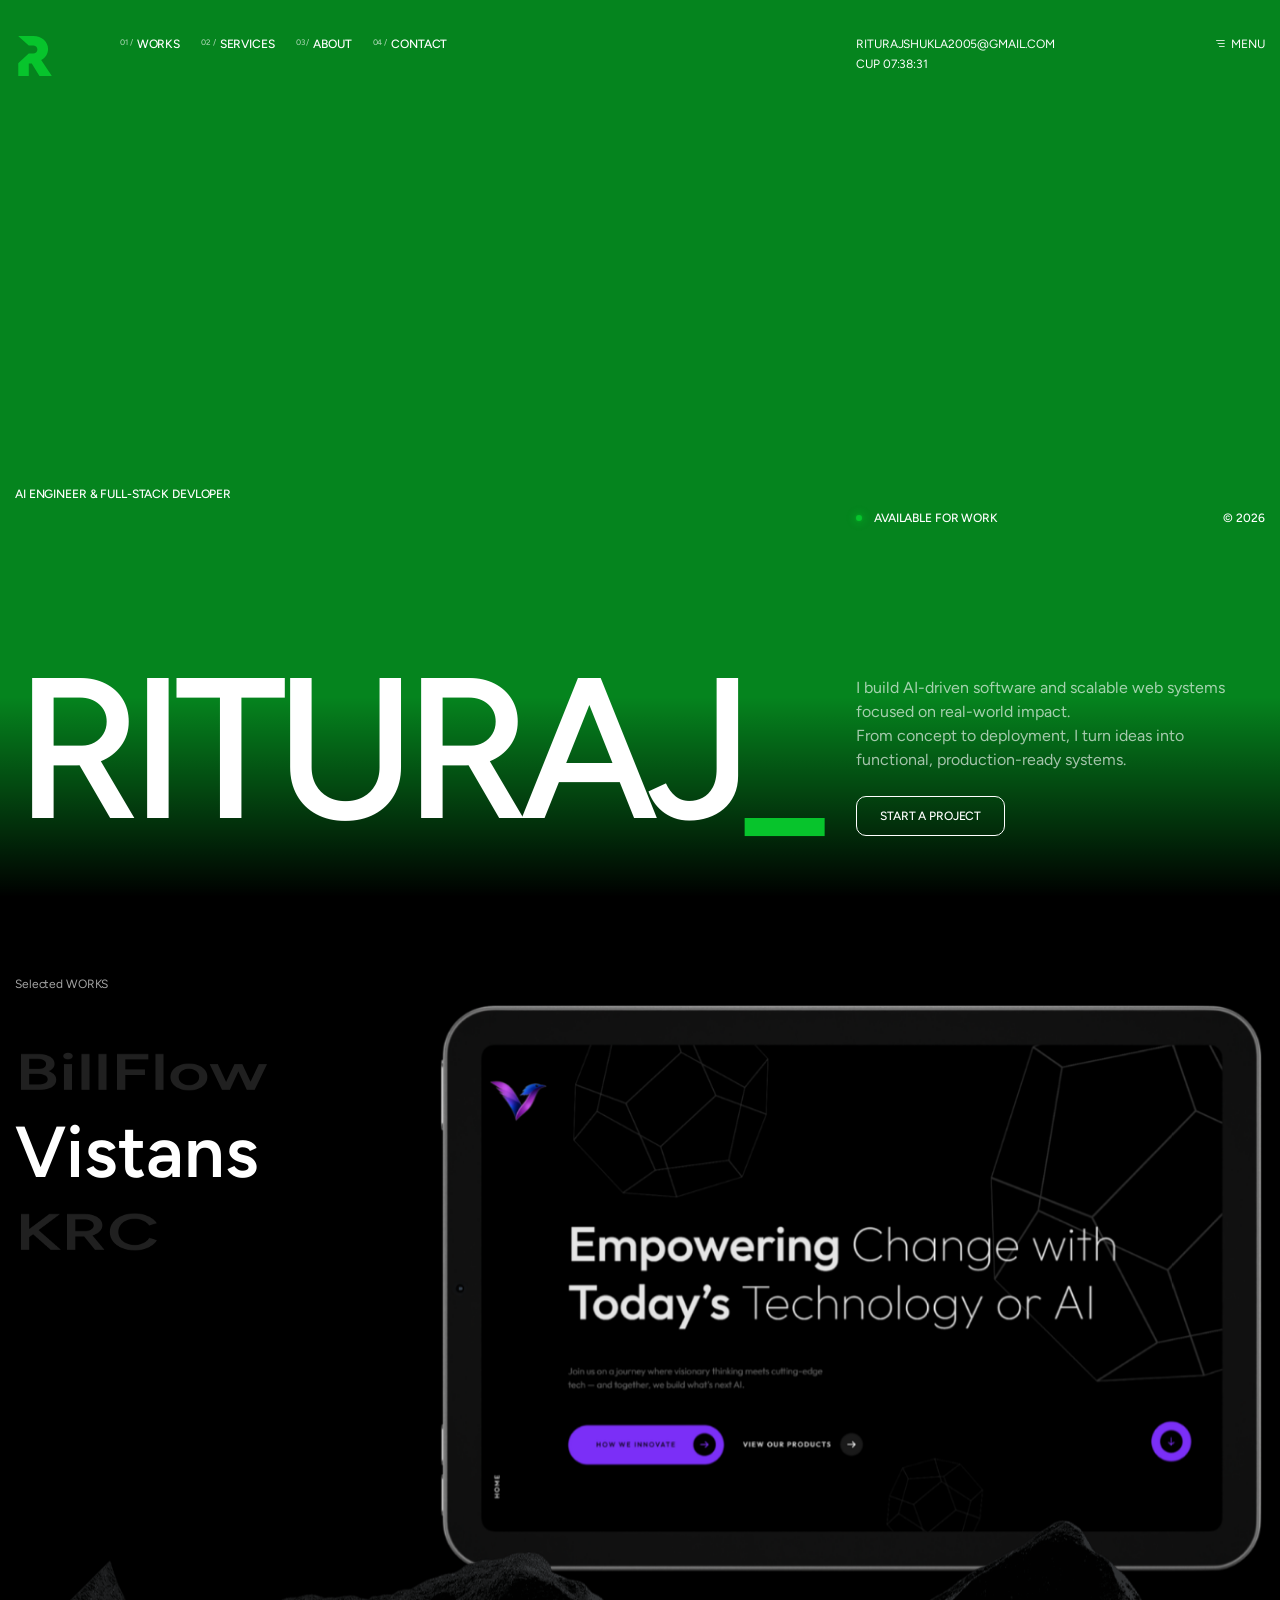
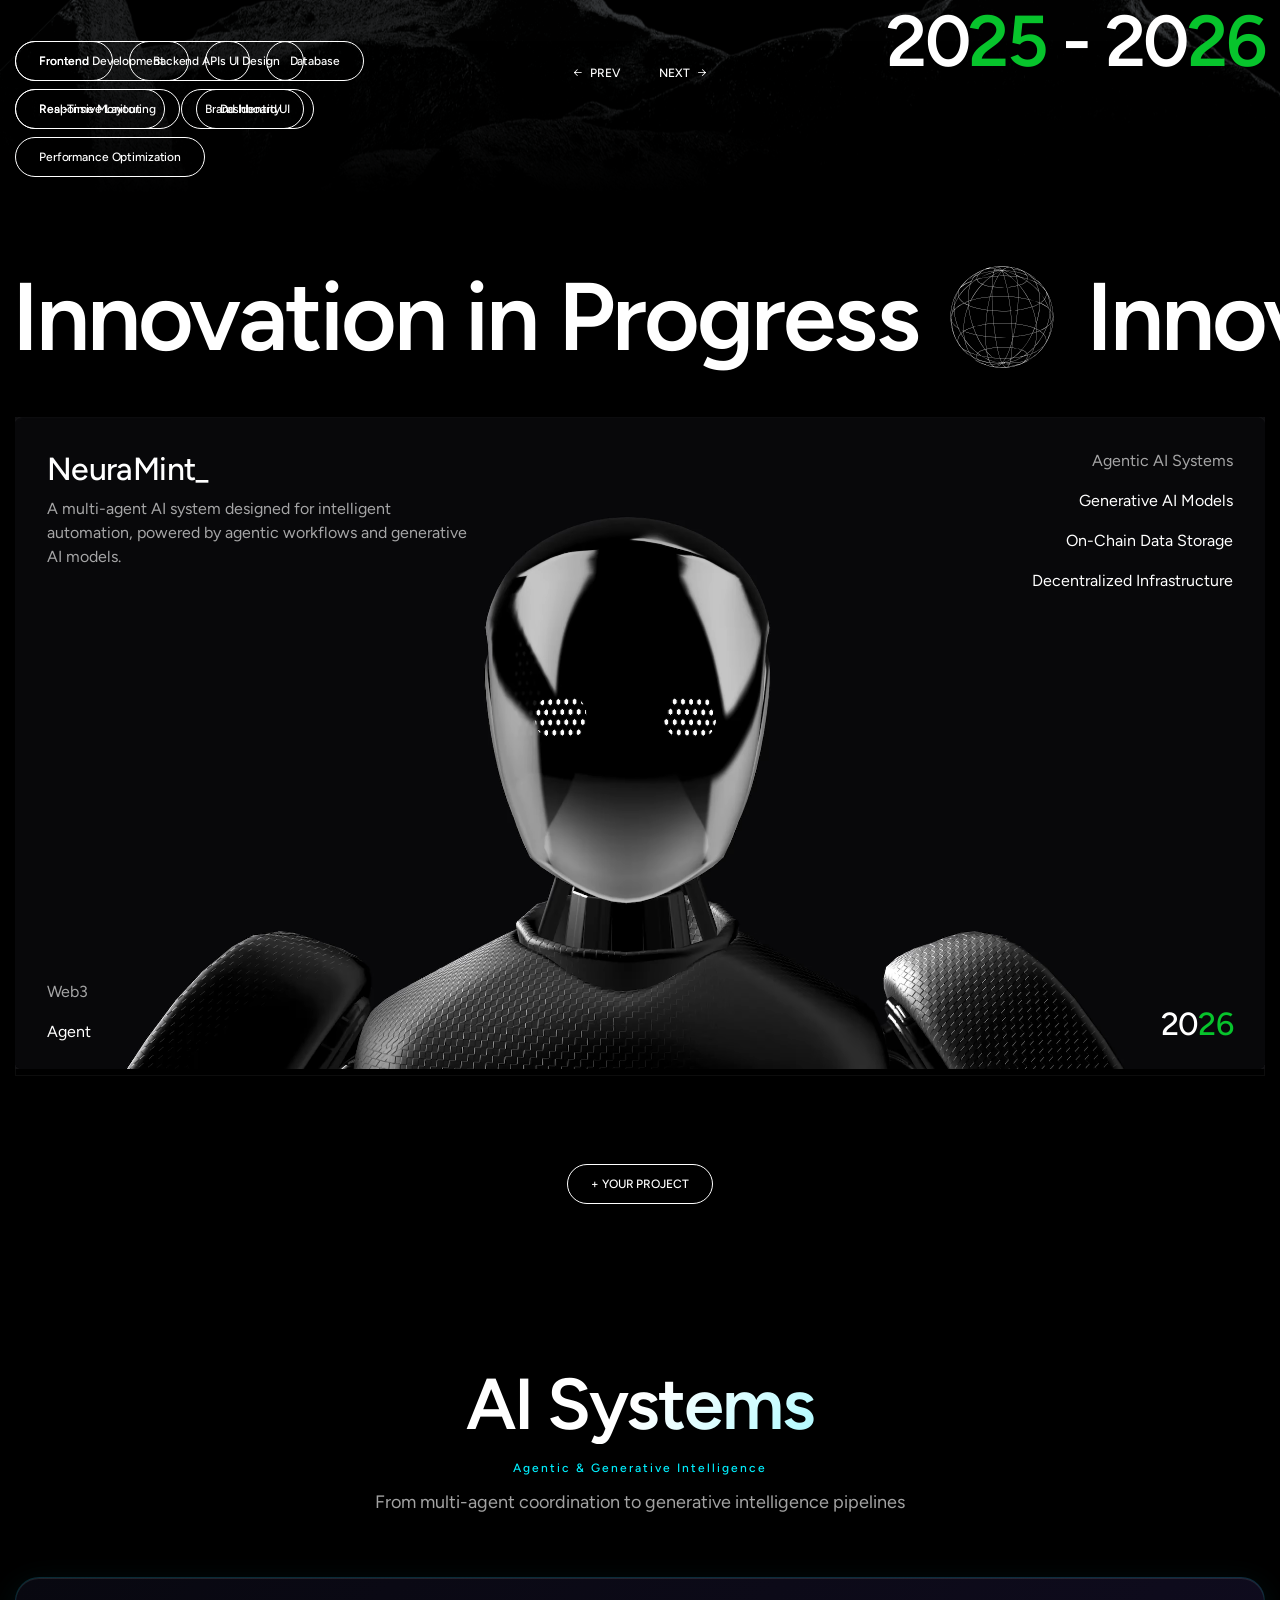
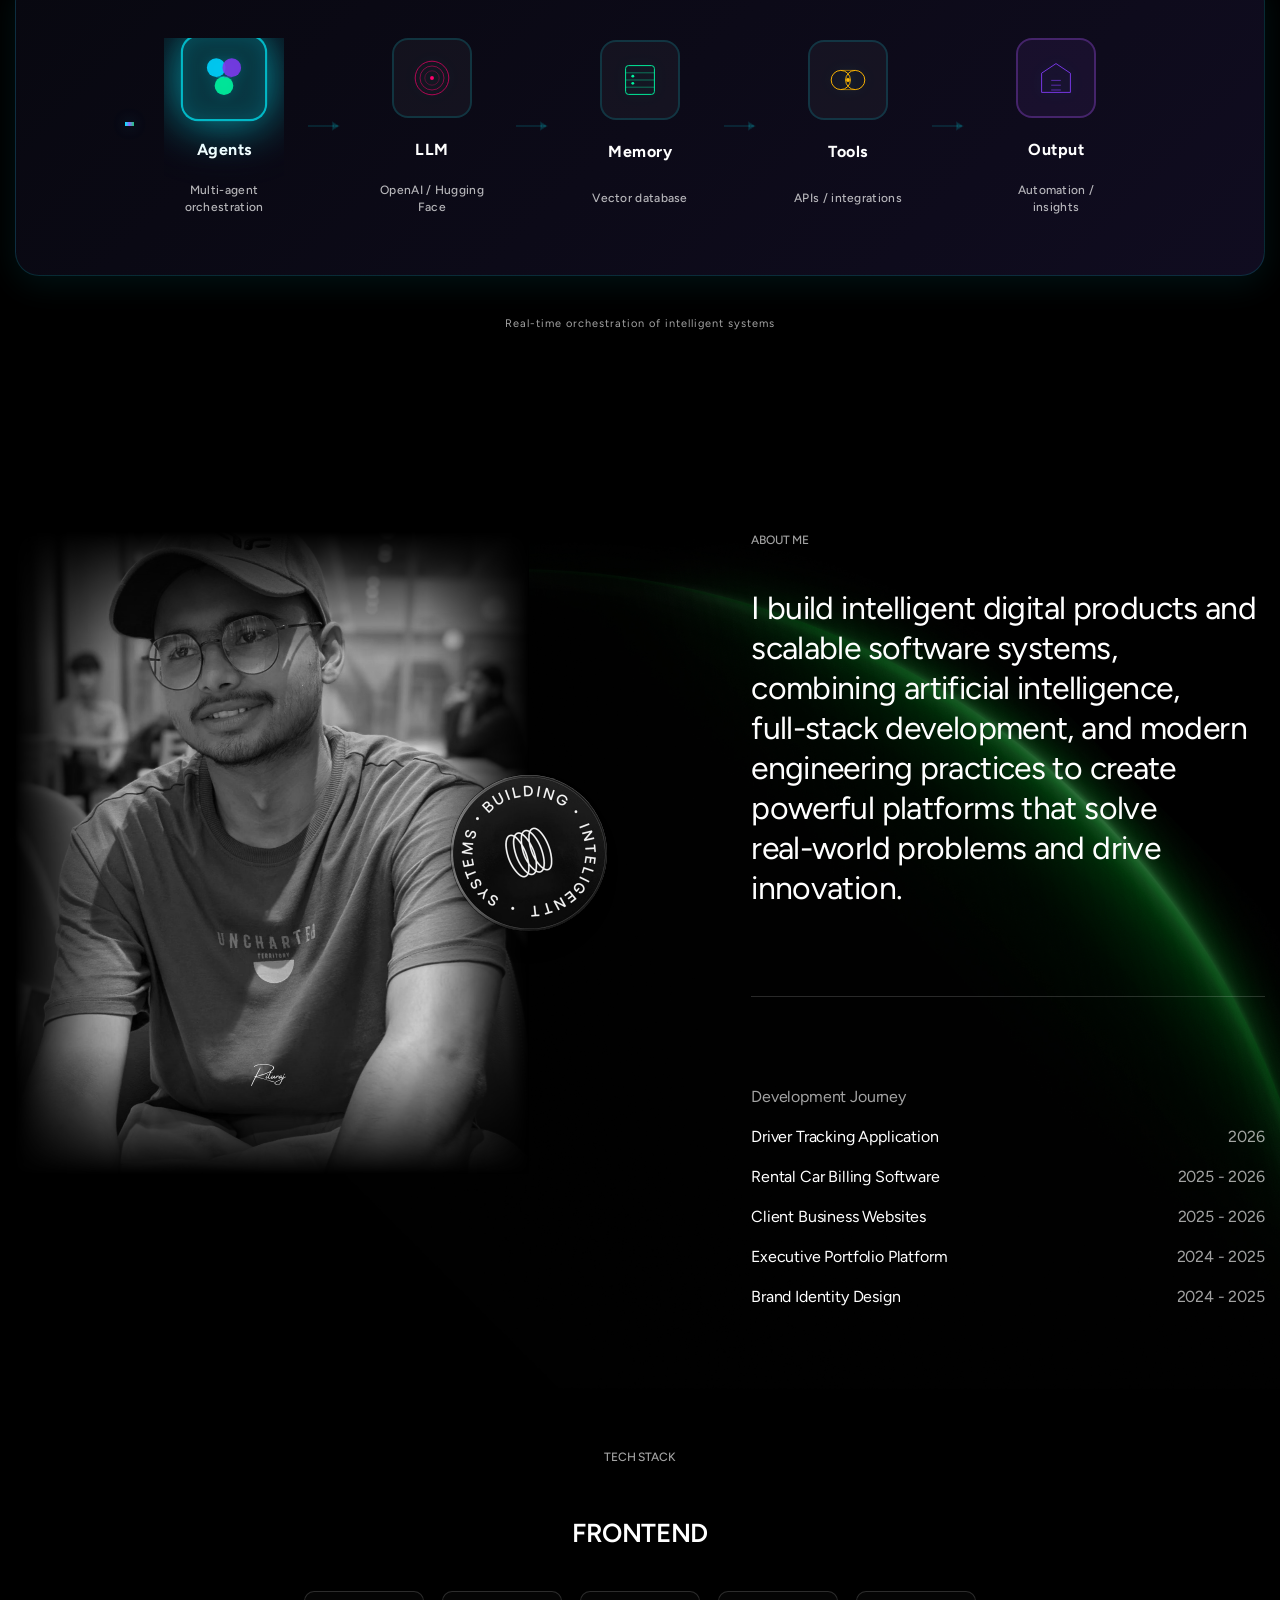
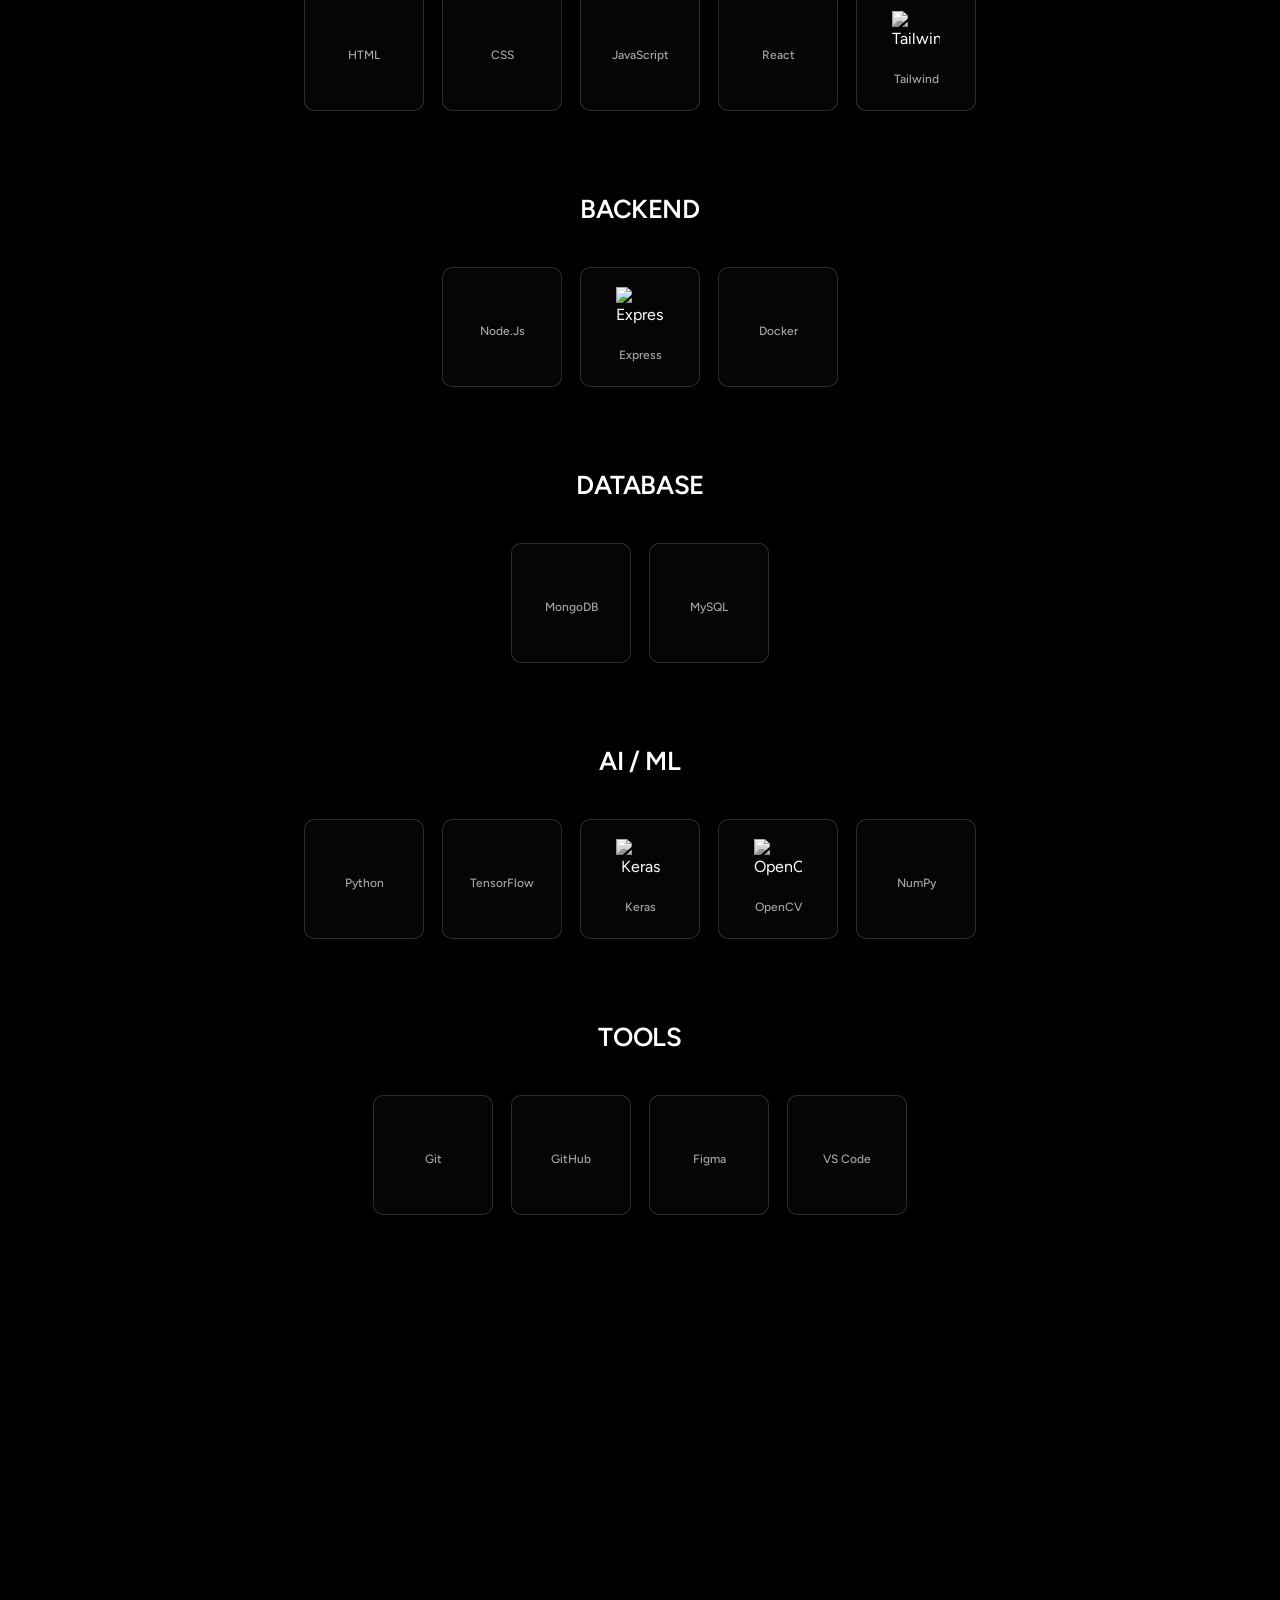
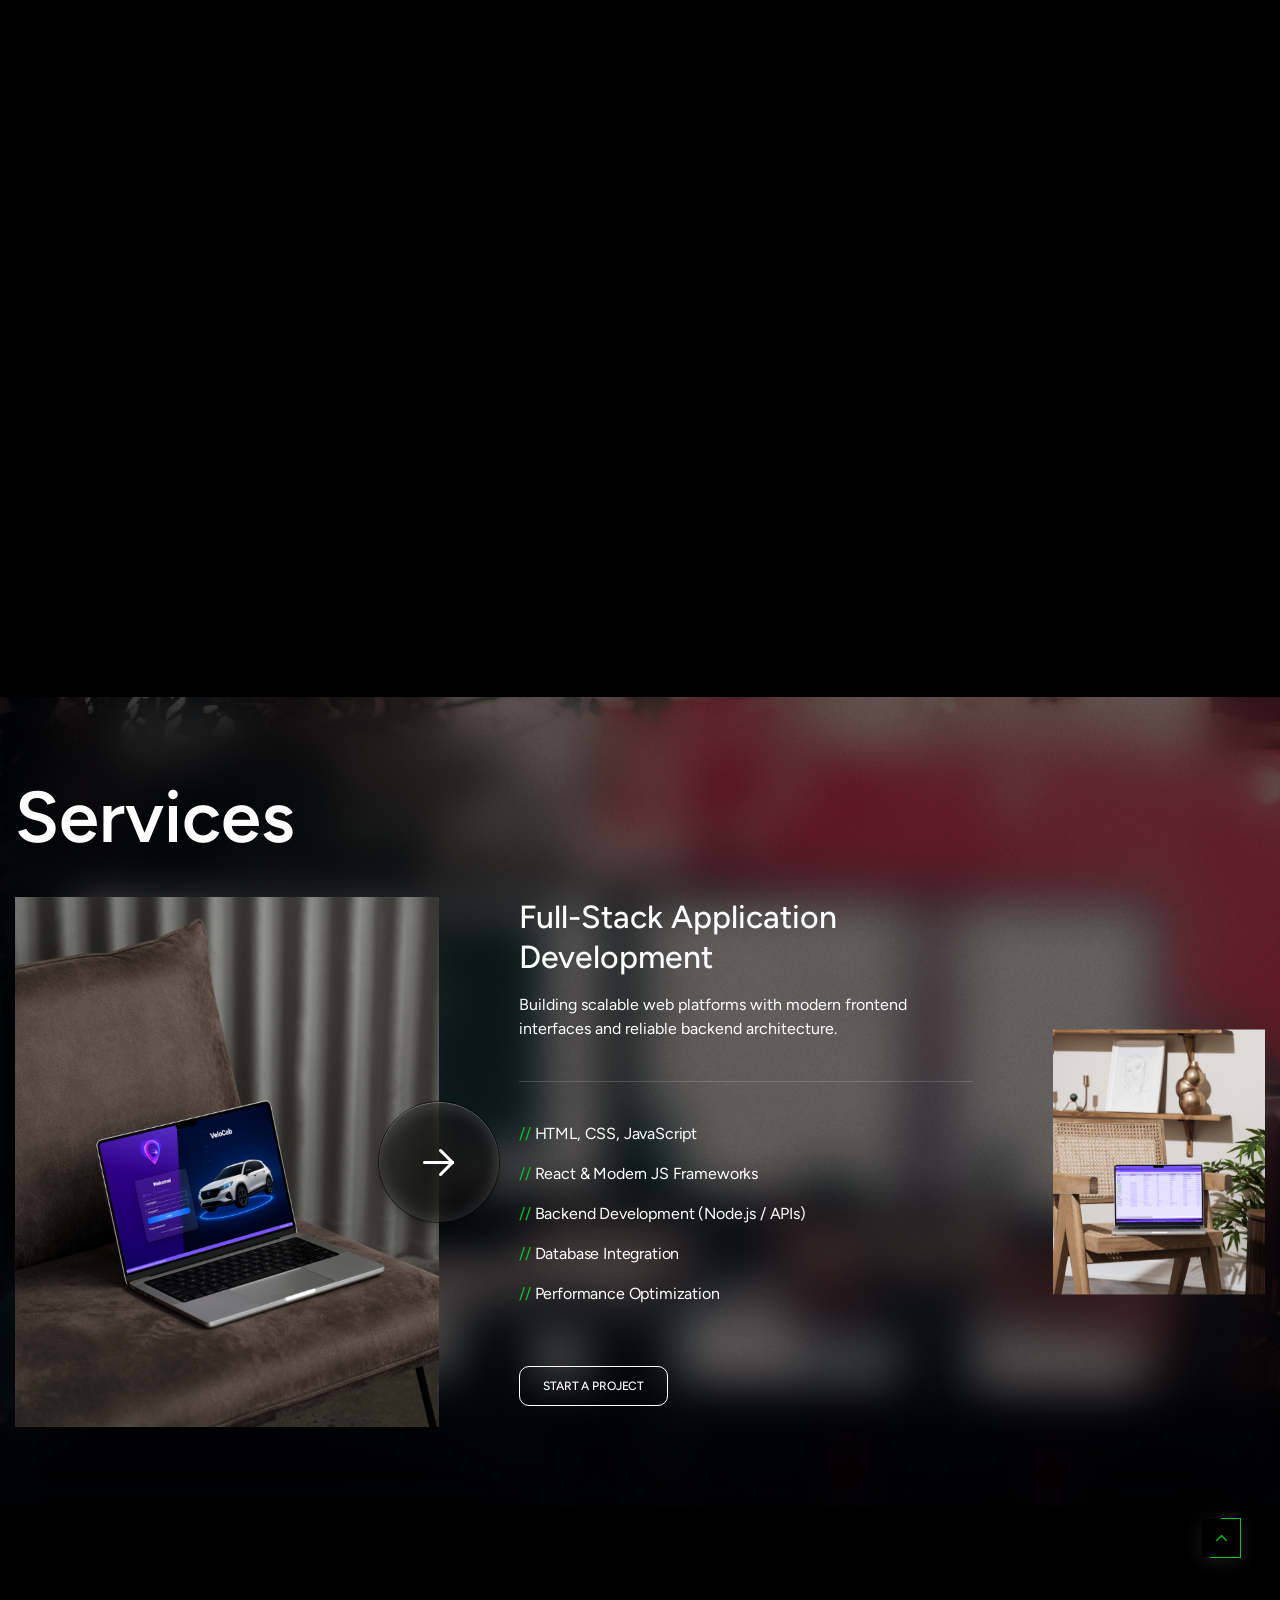
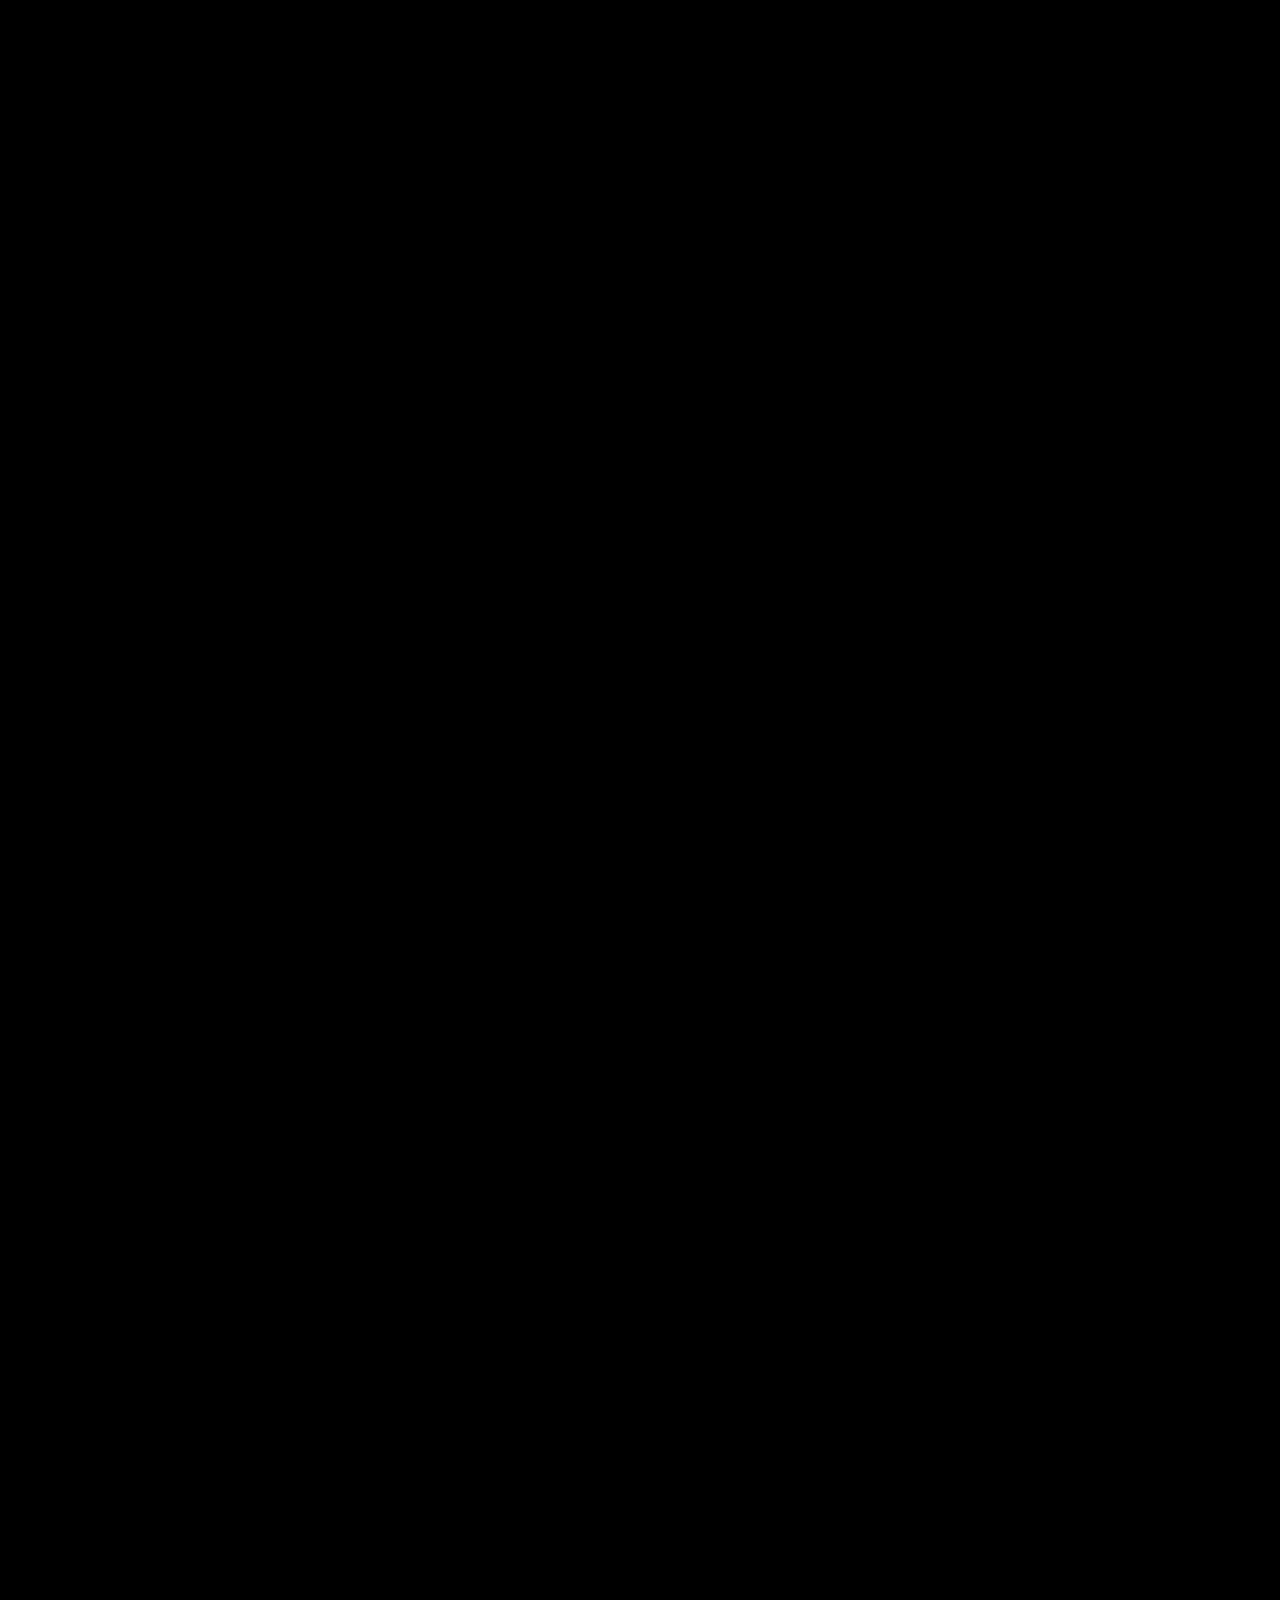
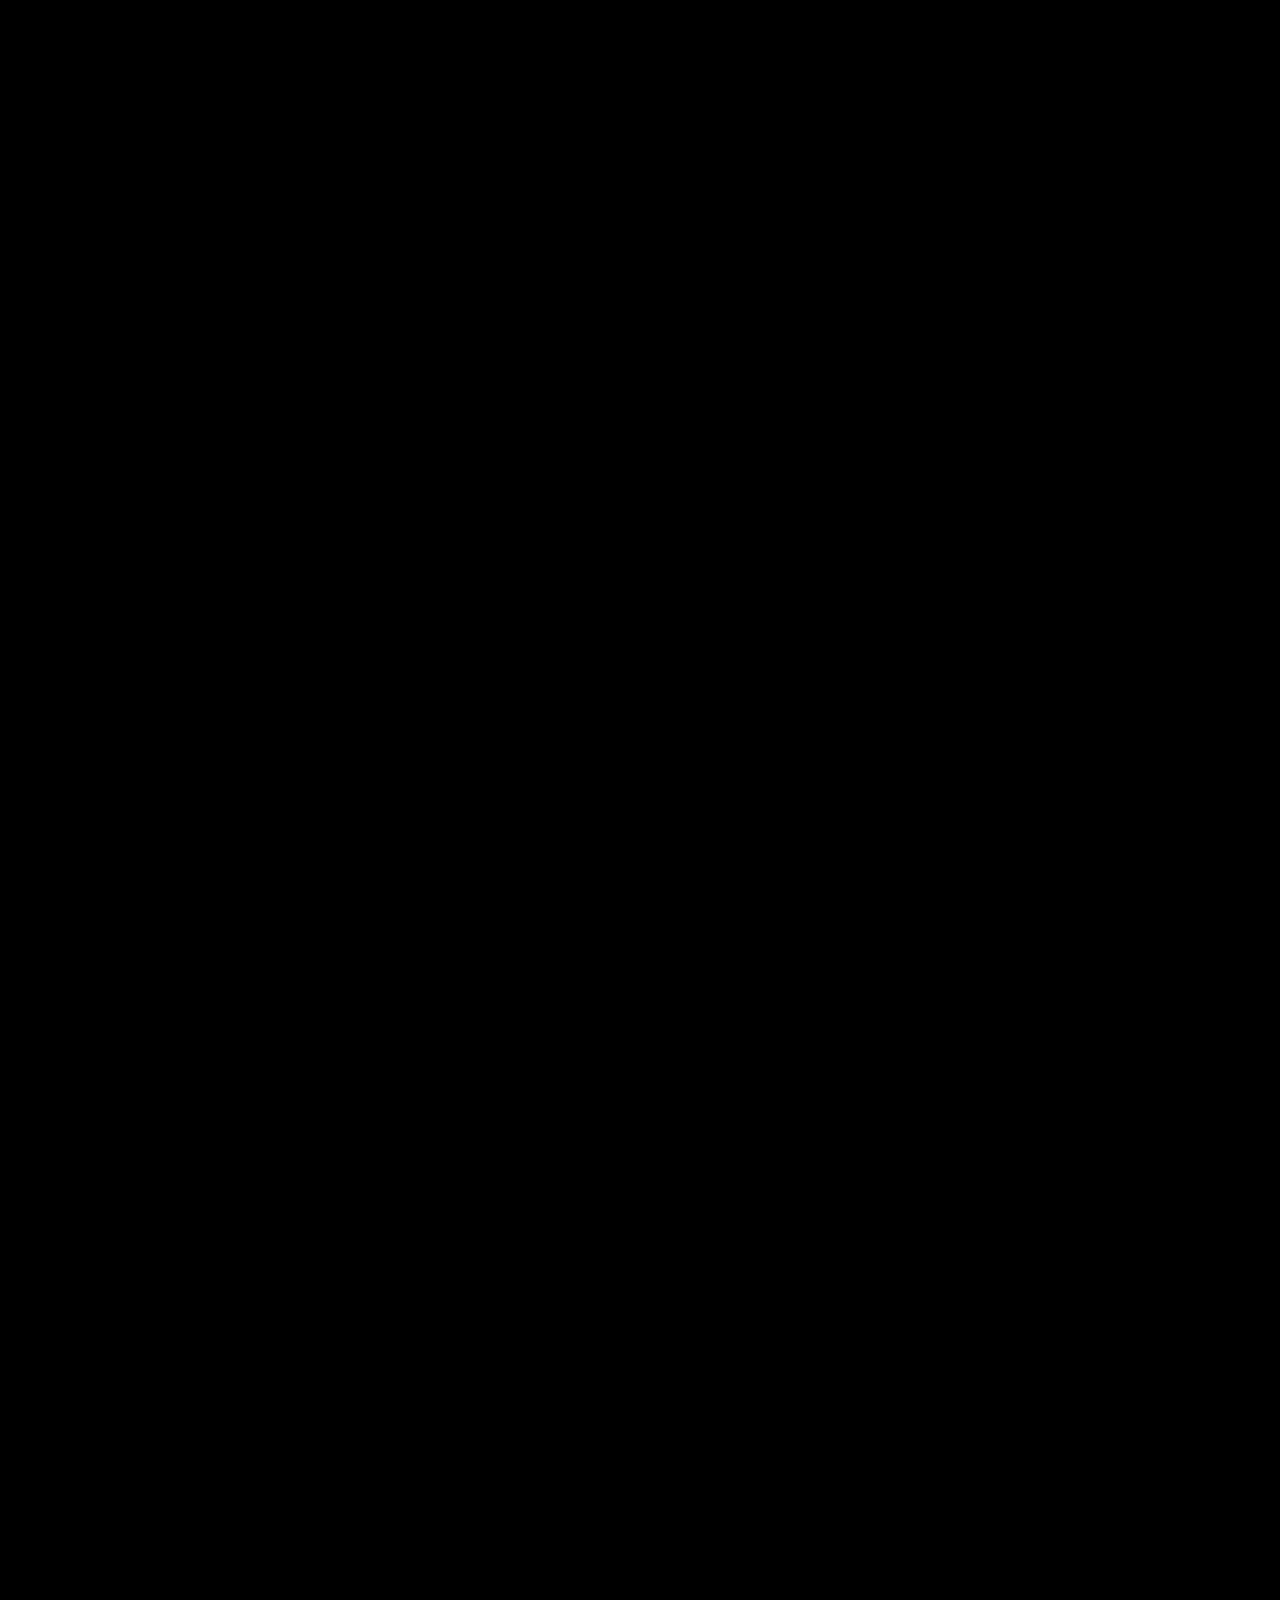
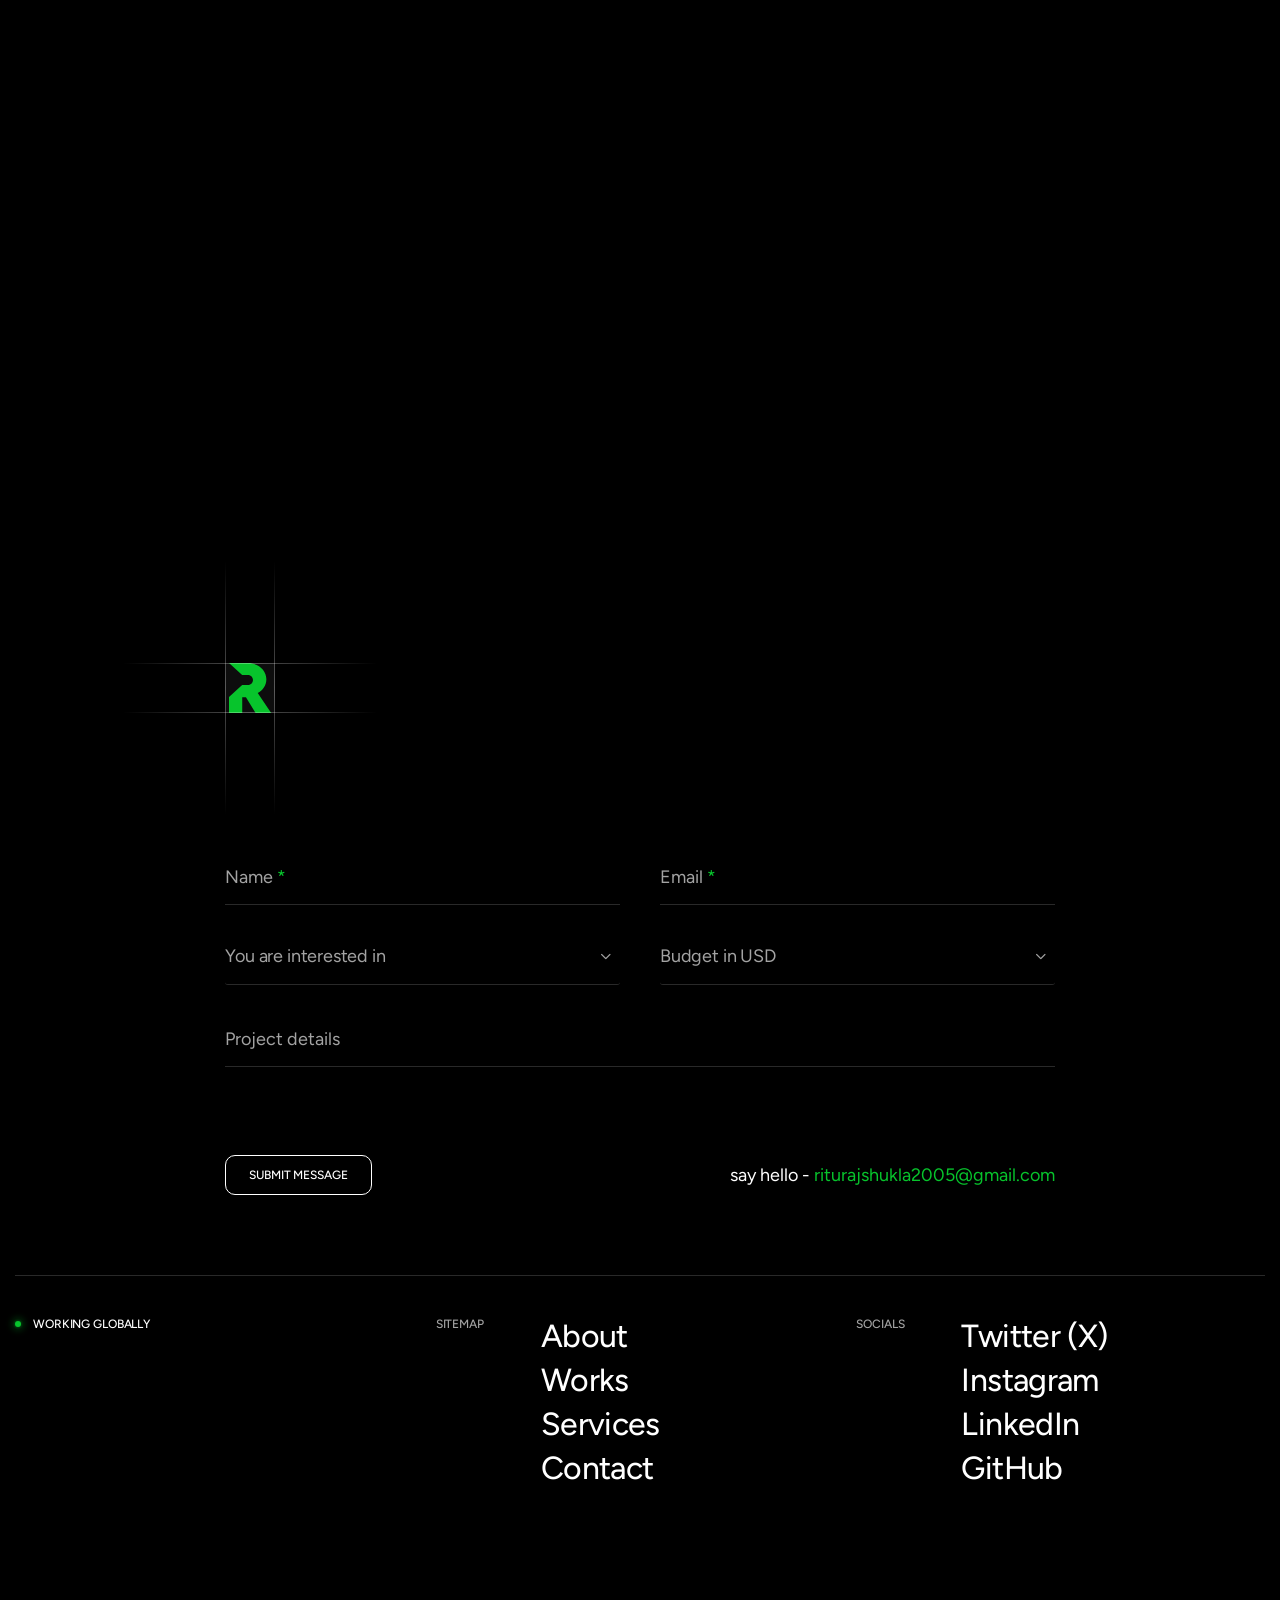
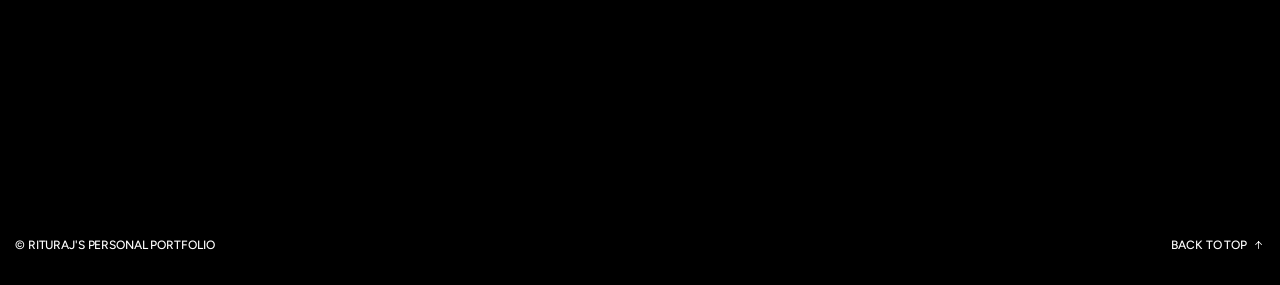
==== commit 93503374: "updated Video links" ====
--- a/Rituraj/index.html
+++ b/Rituraj/index.html
@@ -474,7 +474,7 @@
                         <a href="#" class="wg-work effectFade fadeUp no-div">
                             <div class="work-image">
                                 <video class="" muted="" autoplay="" loop="" playsinline="">
-                                    <source src="assets/images/video/nexbot.mp4" type="video/mp4">
+                                    <source src="assets/images/video/nexbot.webm" type="video/mp4">
                                 </video>
                             </div>
                             <div class="work-content">
@@ -668,7 +668,7 @@
                         <div class="col-left mb-lg-0">
                             <div class="davies-video">
                                 <video class="video" muted="" autoplay="" loop="" playsinline="">
-                                    <source src="assets/images/video/download.mp4" type="video/mp4">
+                                    <source src="assets/images/video/download.webm" type="video/mp4">
                                 </video>
                                 <div class="overlay v1"></div>
                                 <div class="overlay mark-1"></div>
@@ -2229,4 +2229,4 @@
         }
     </style>
 </body>
-</html>+</html>
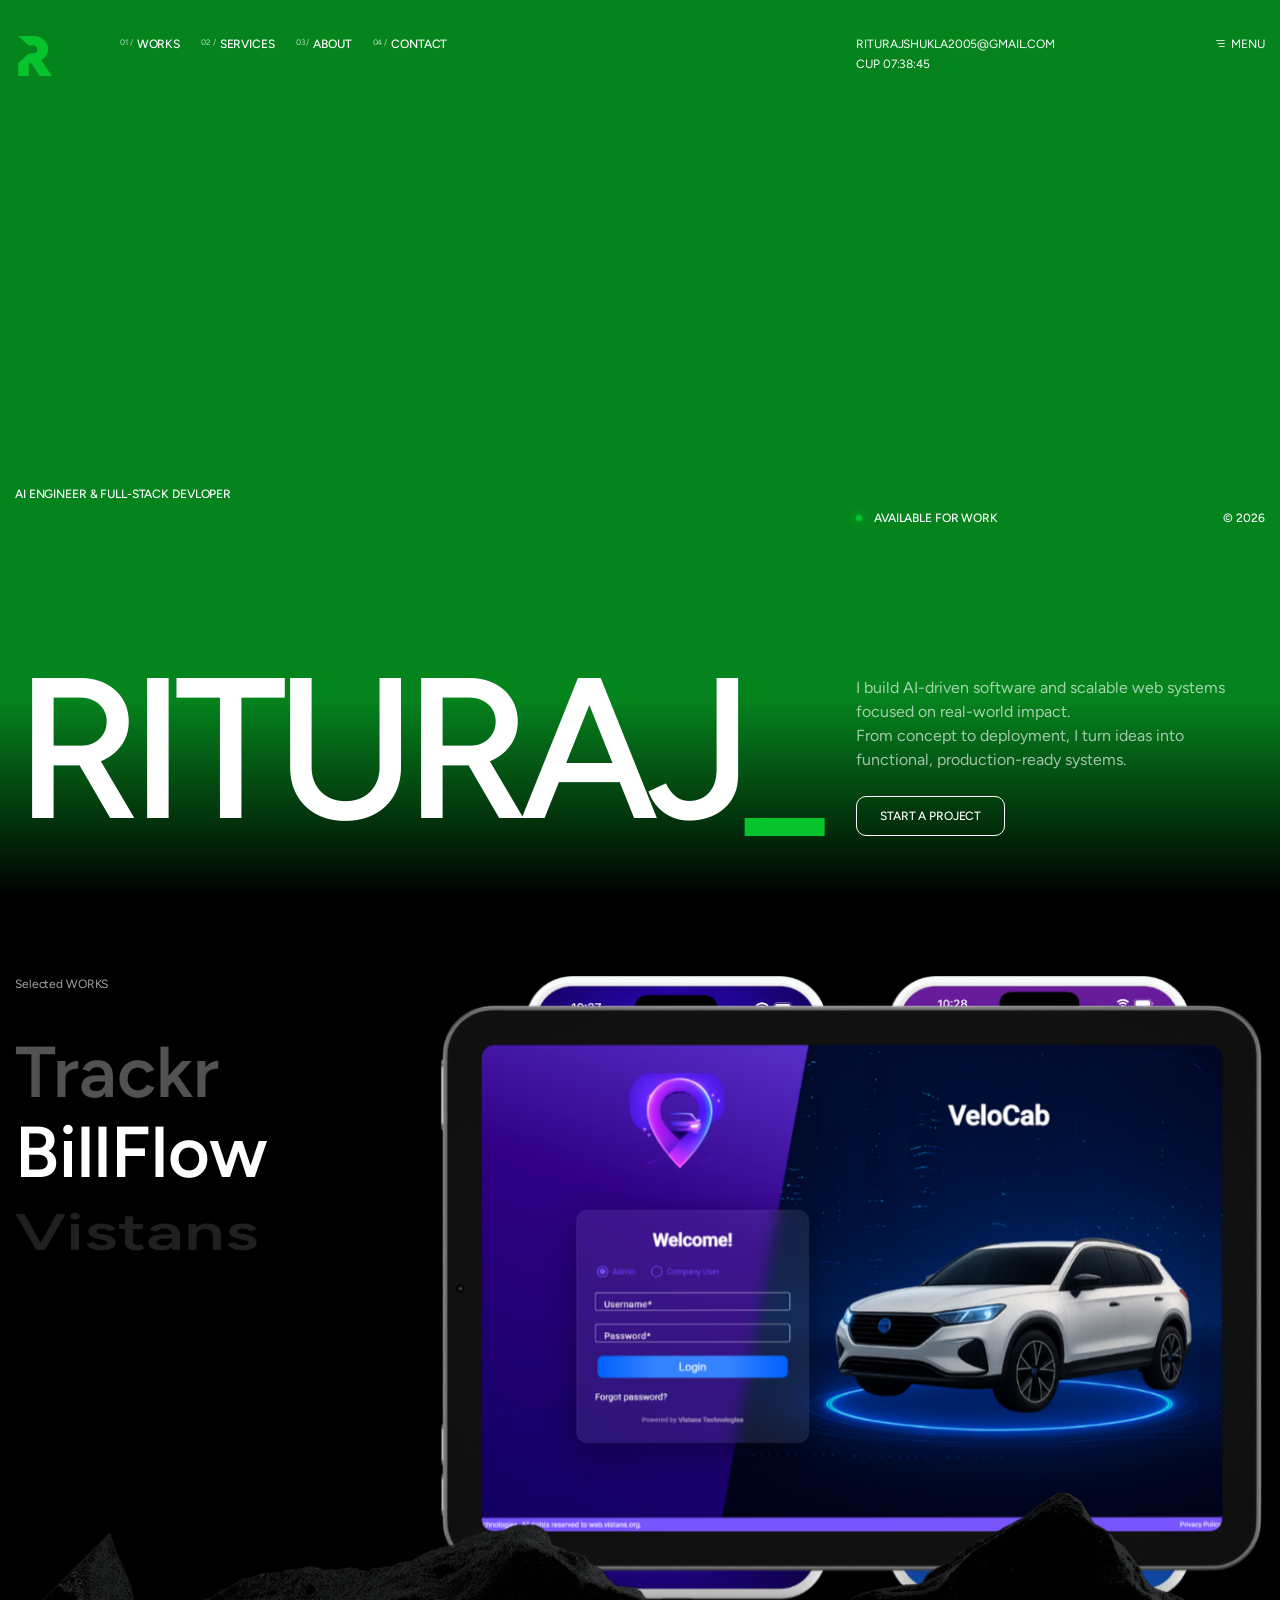
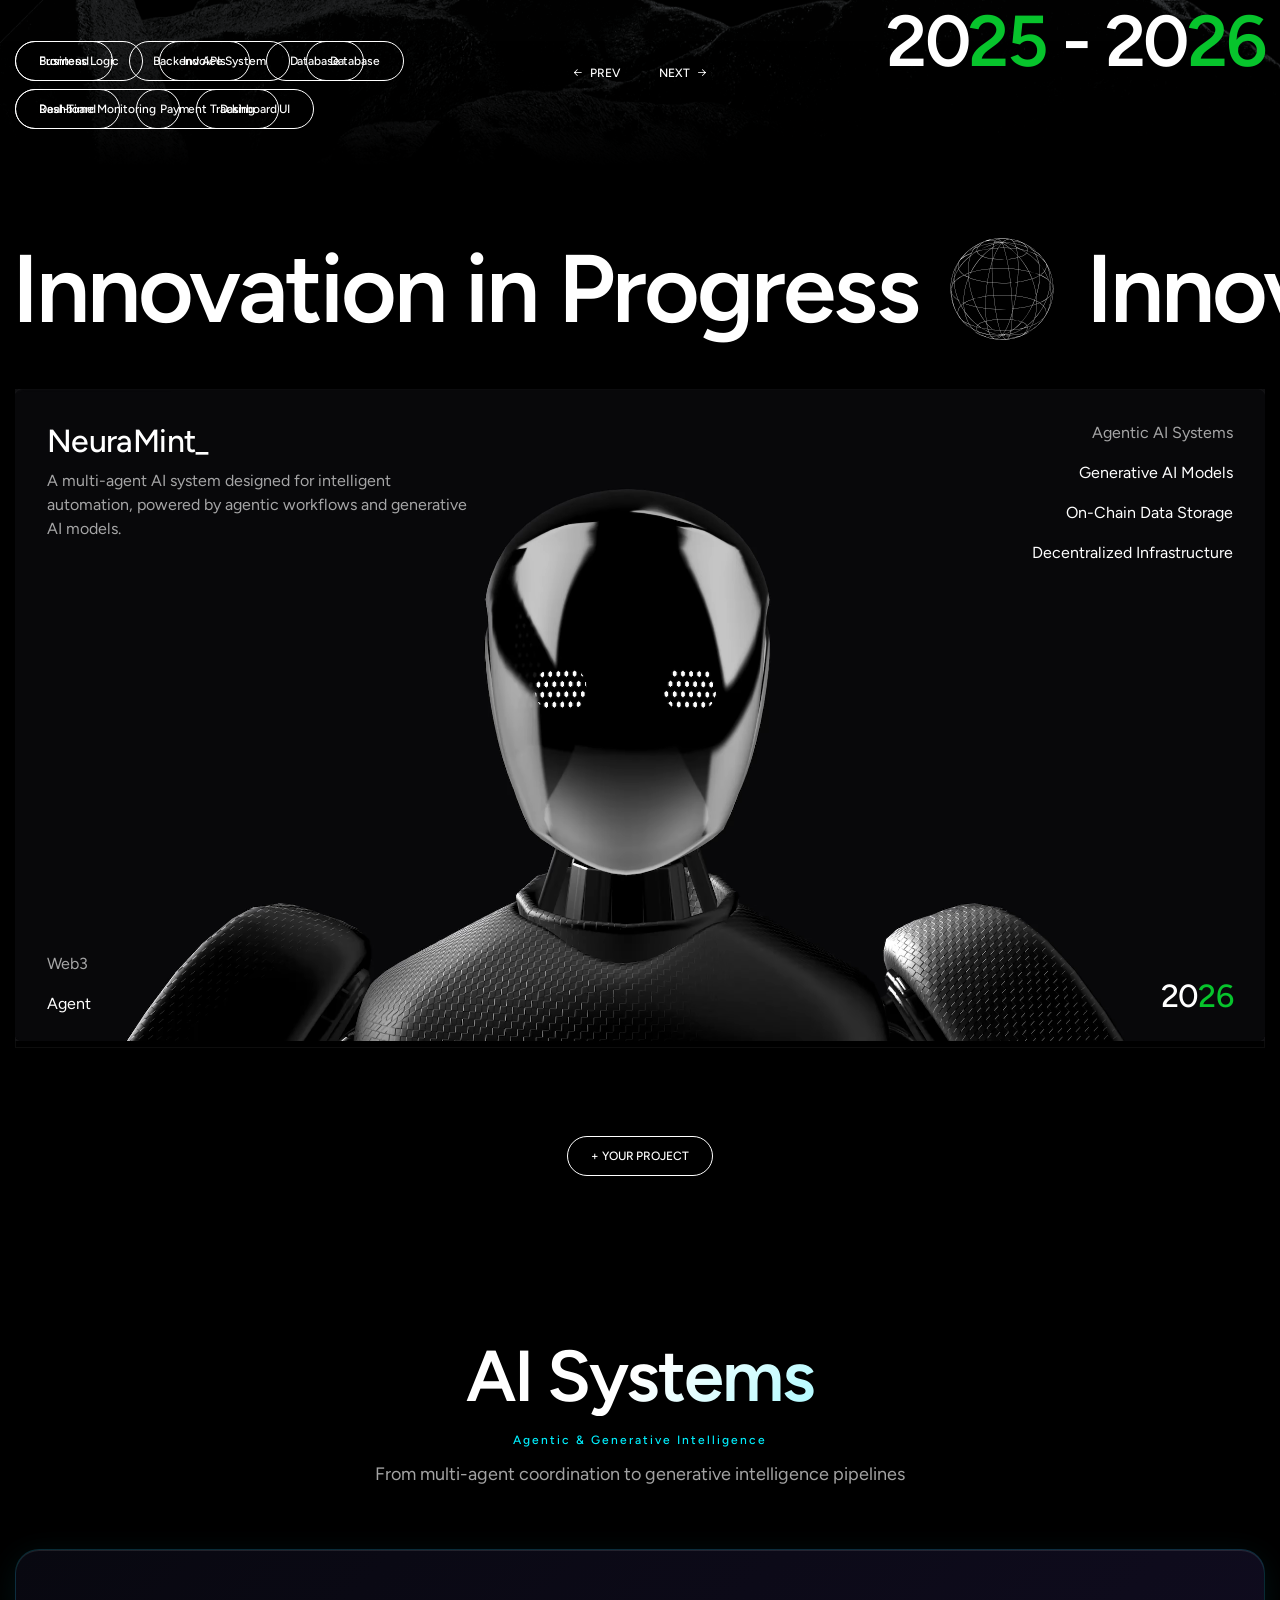
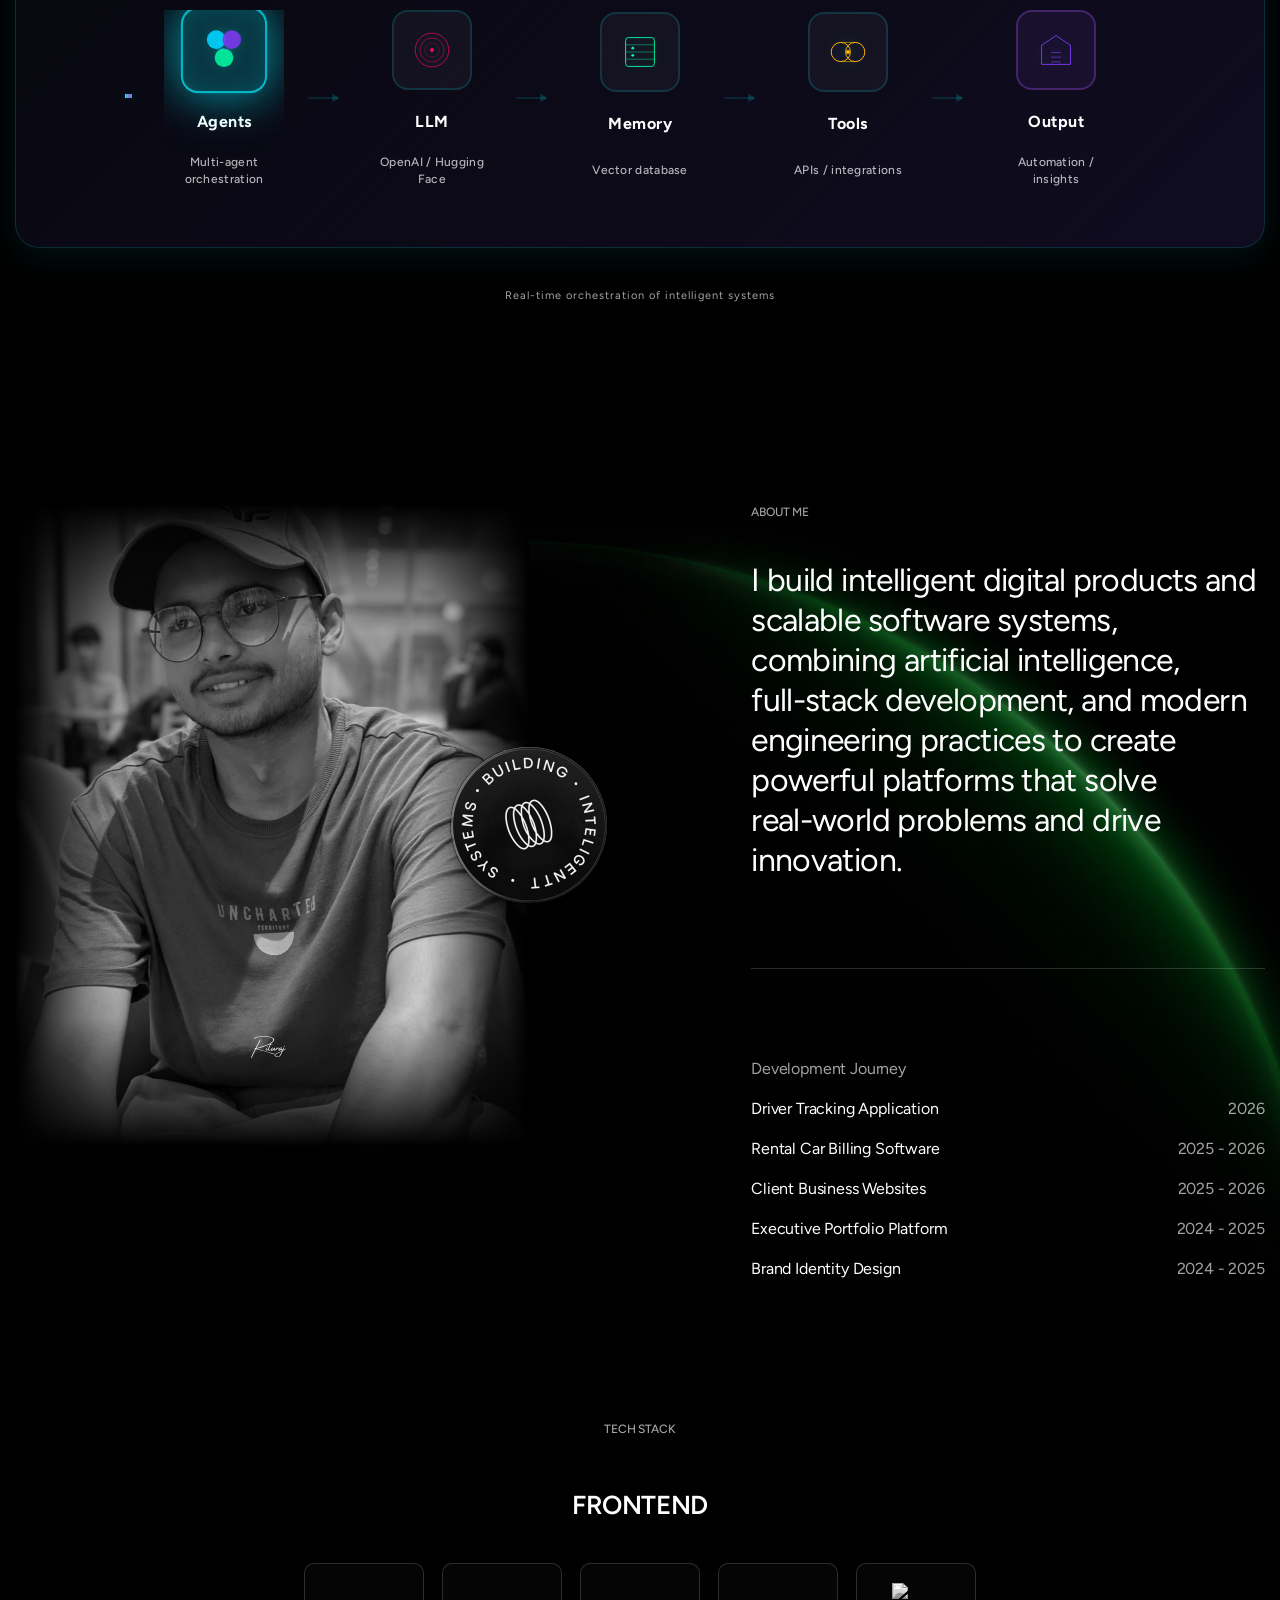
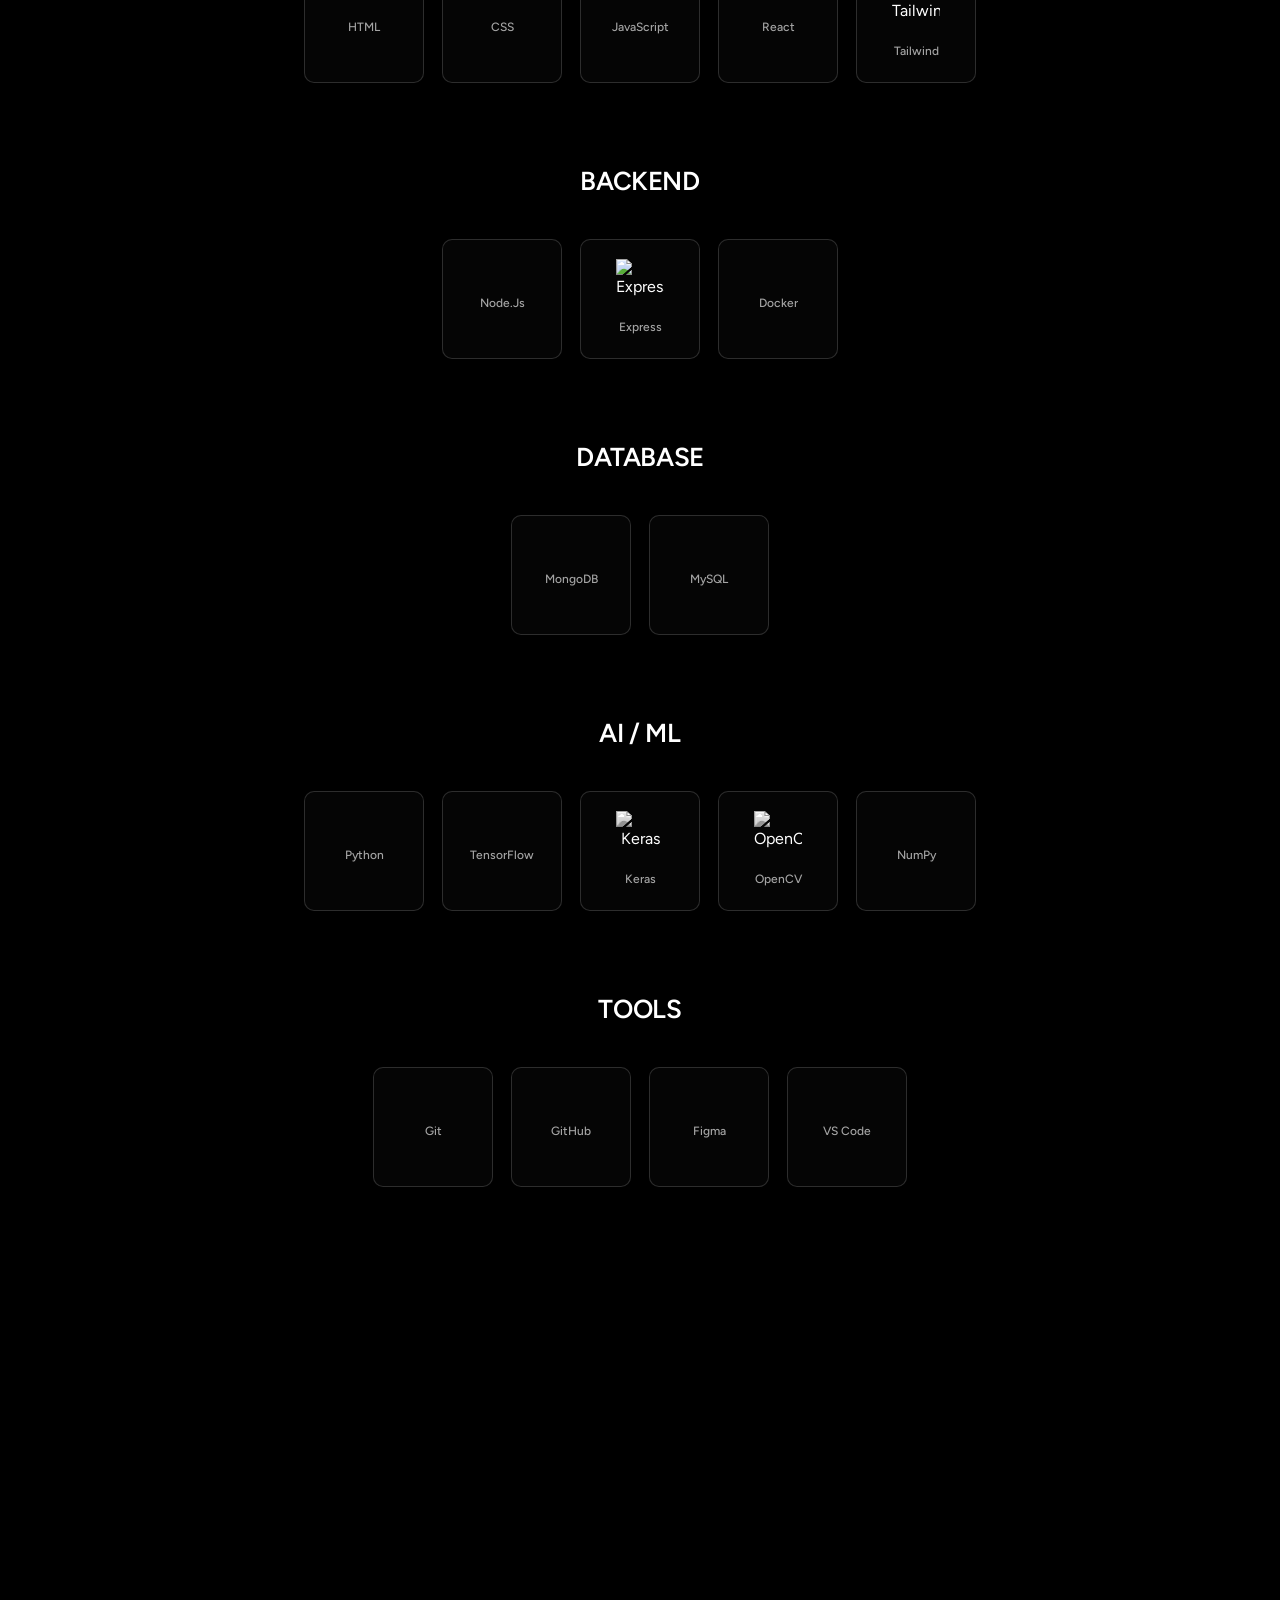
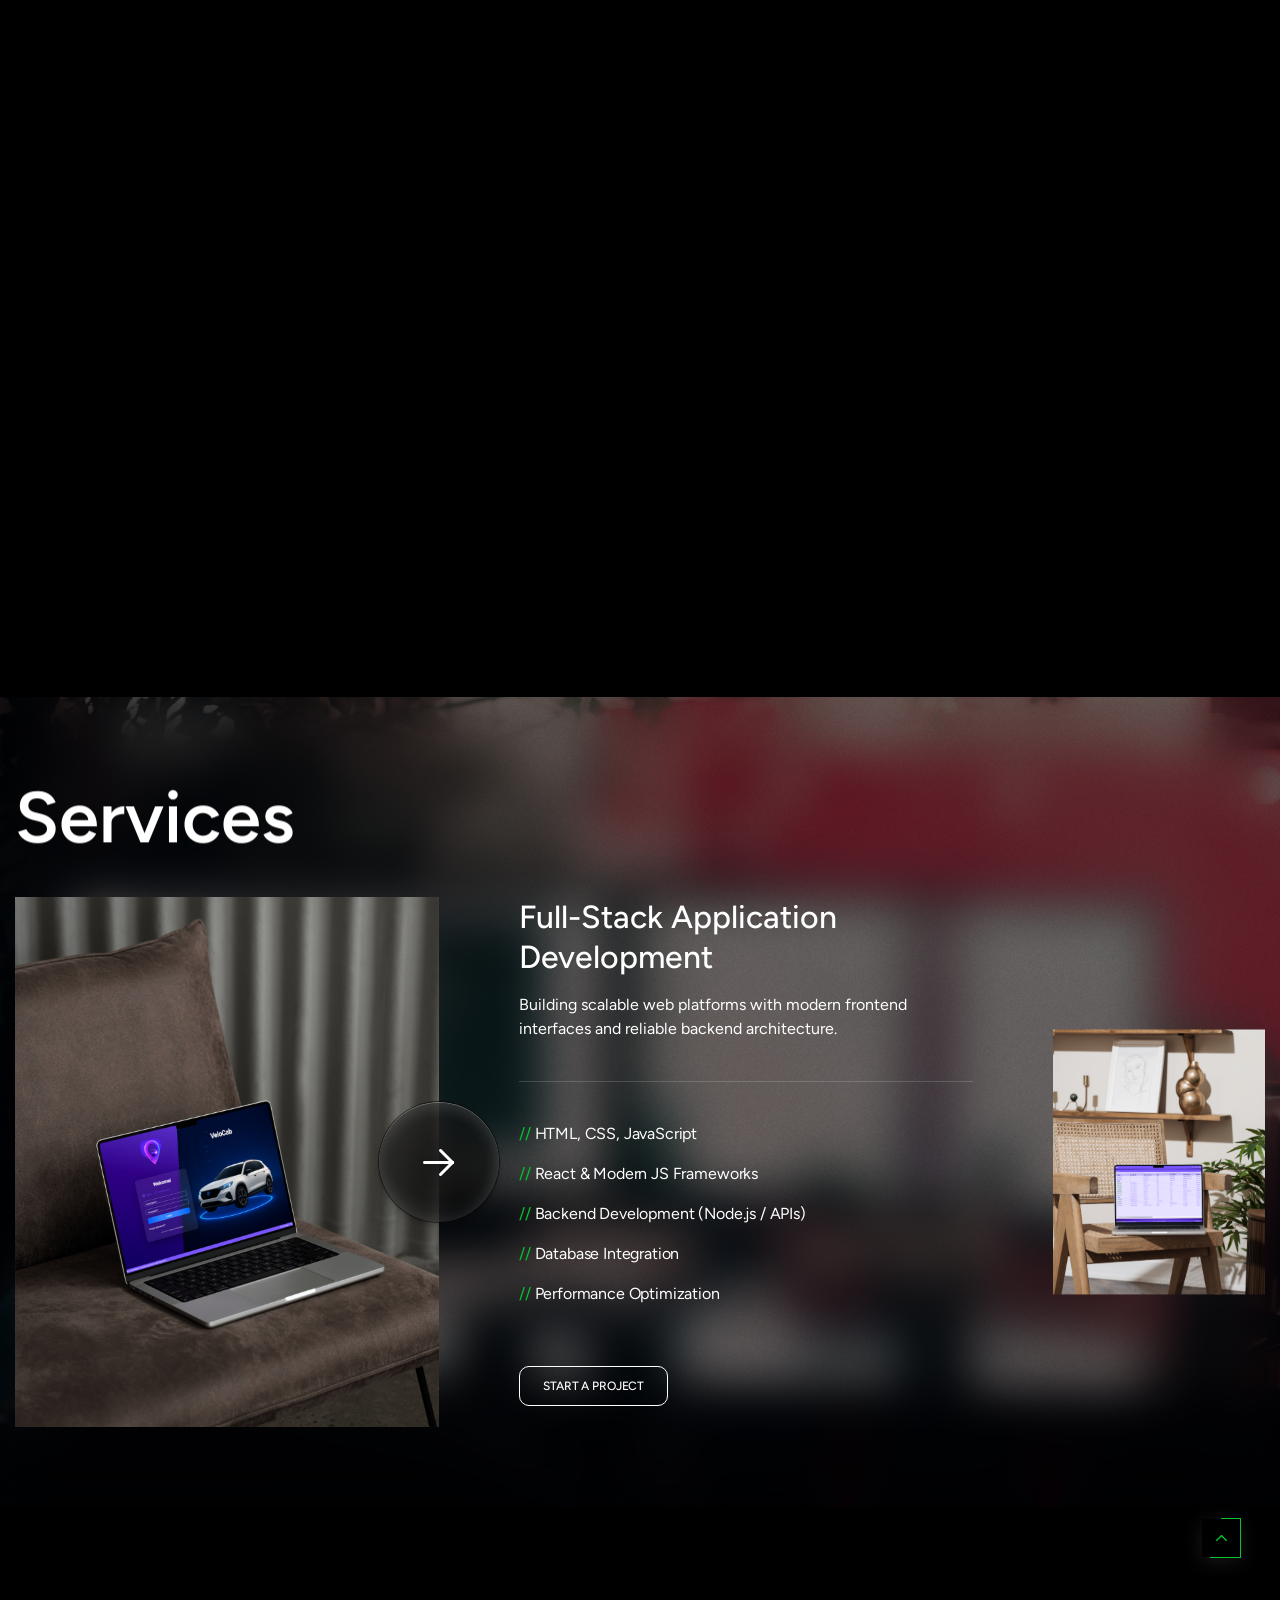
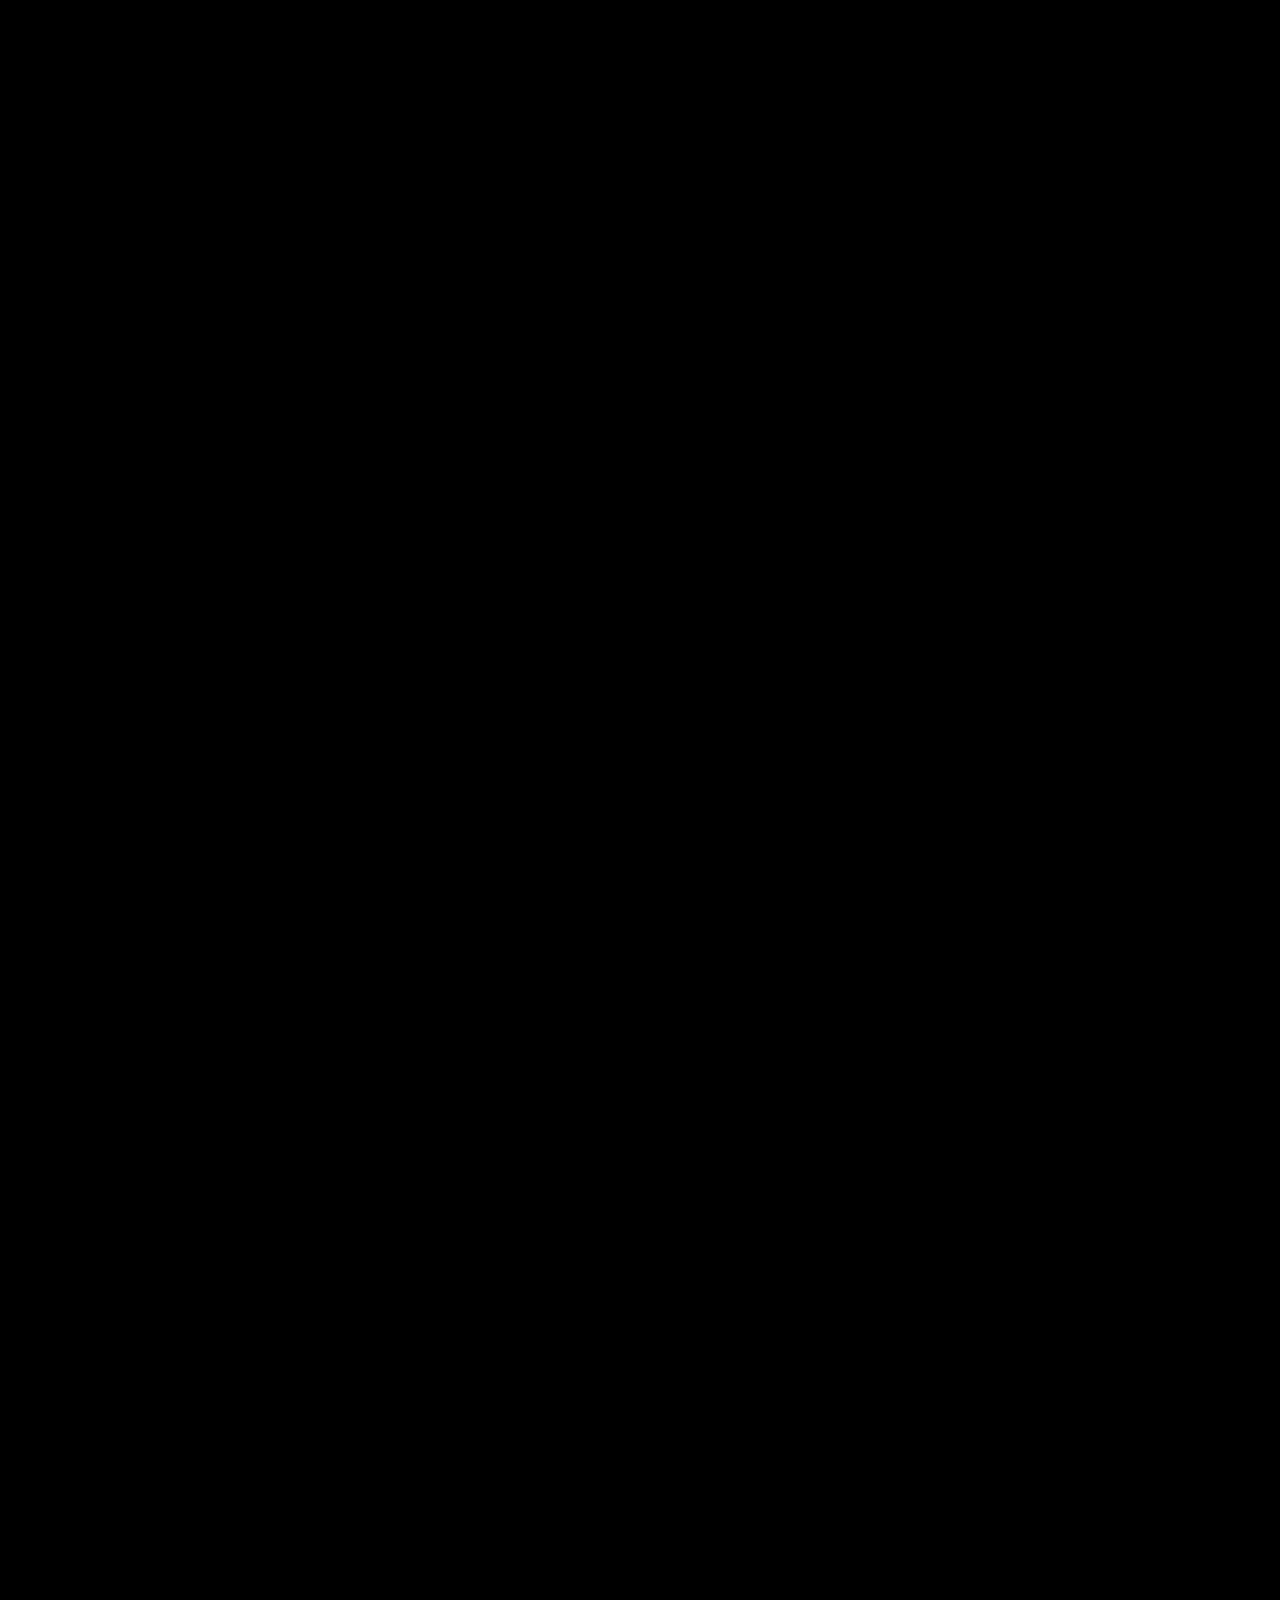
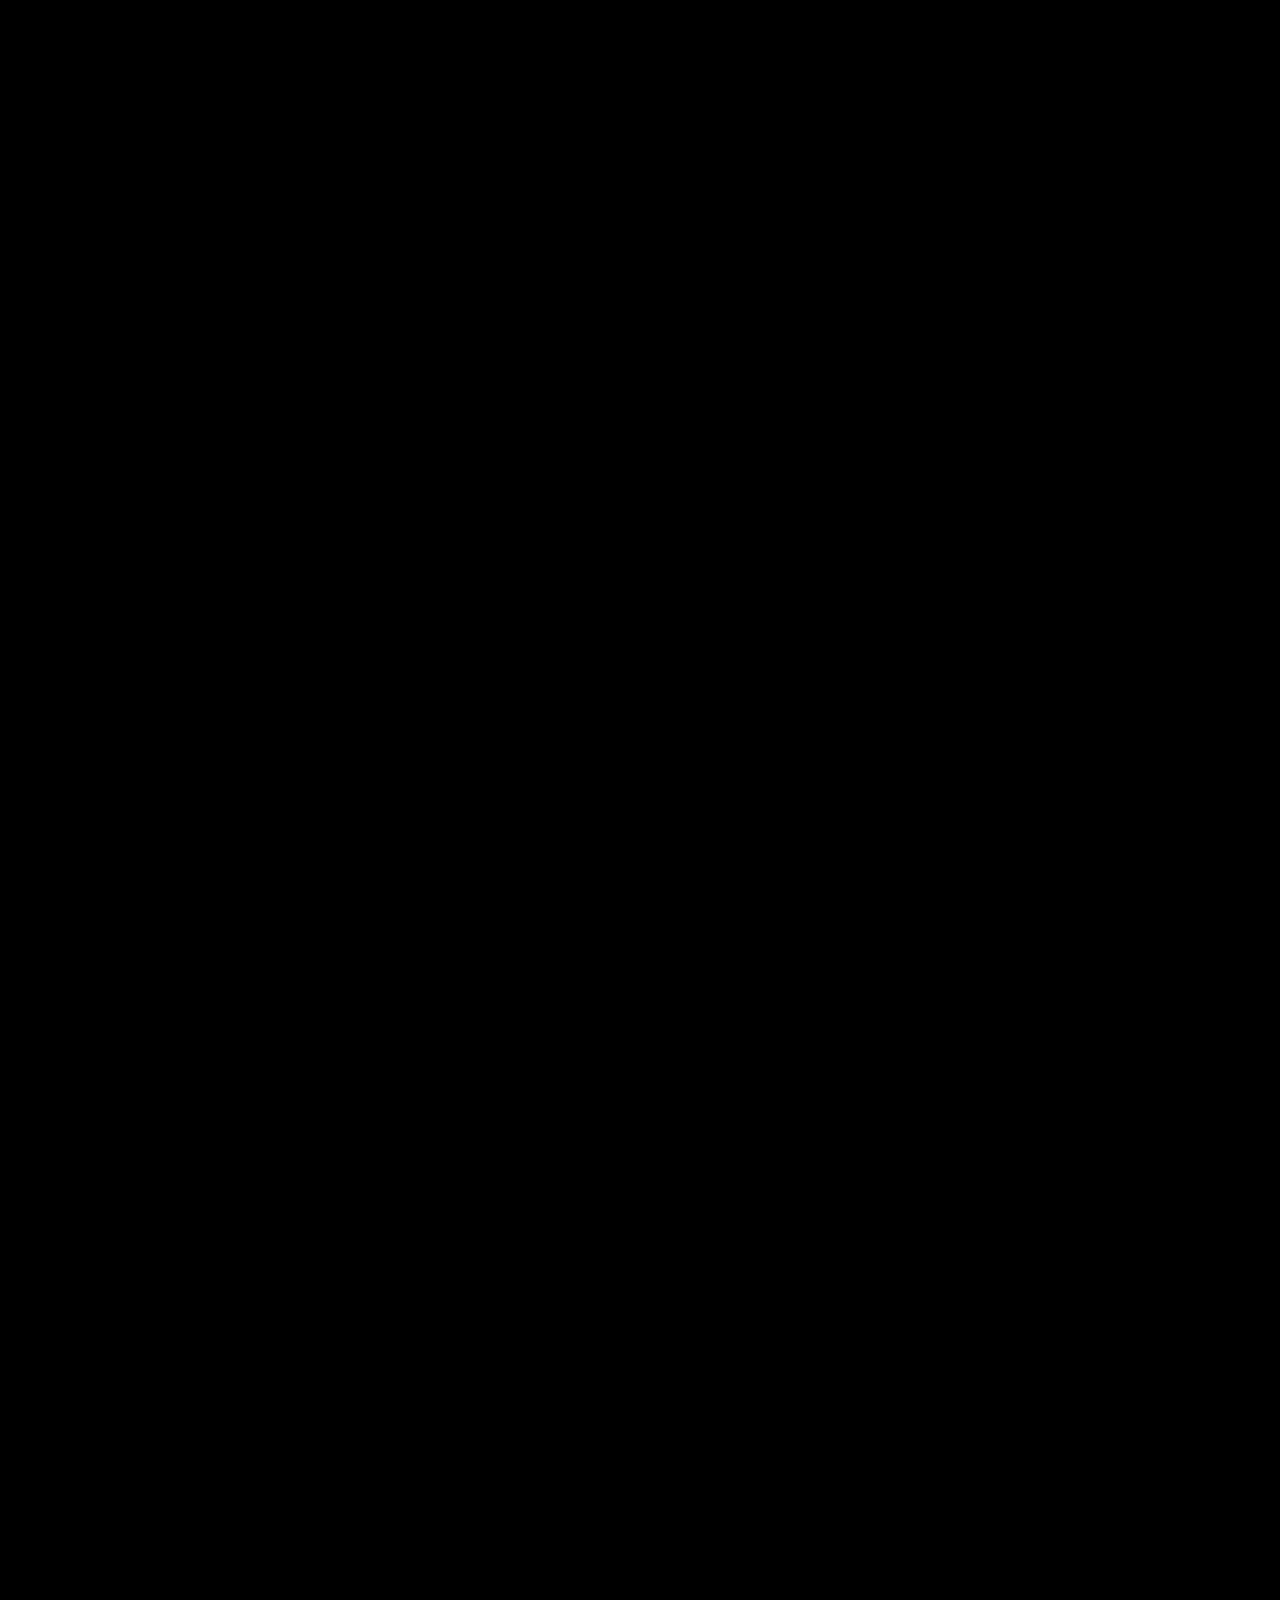
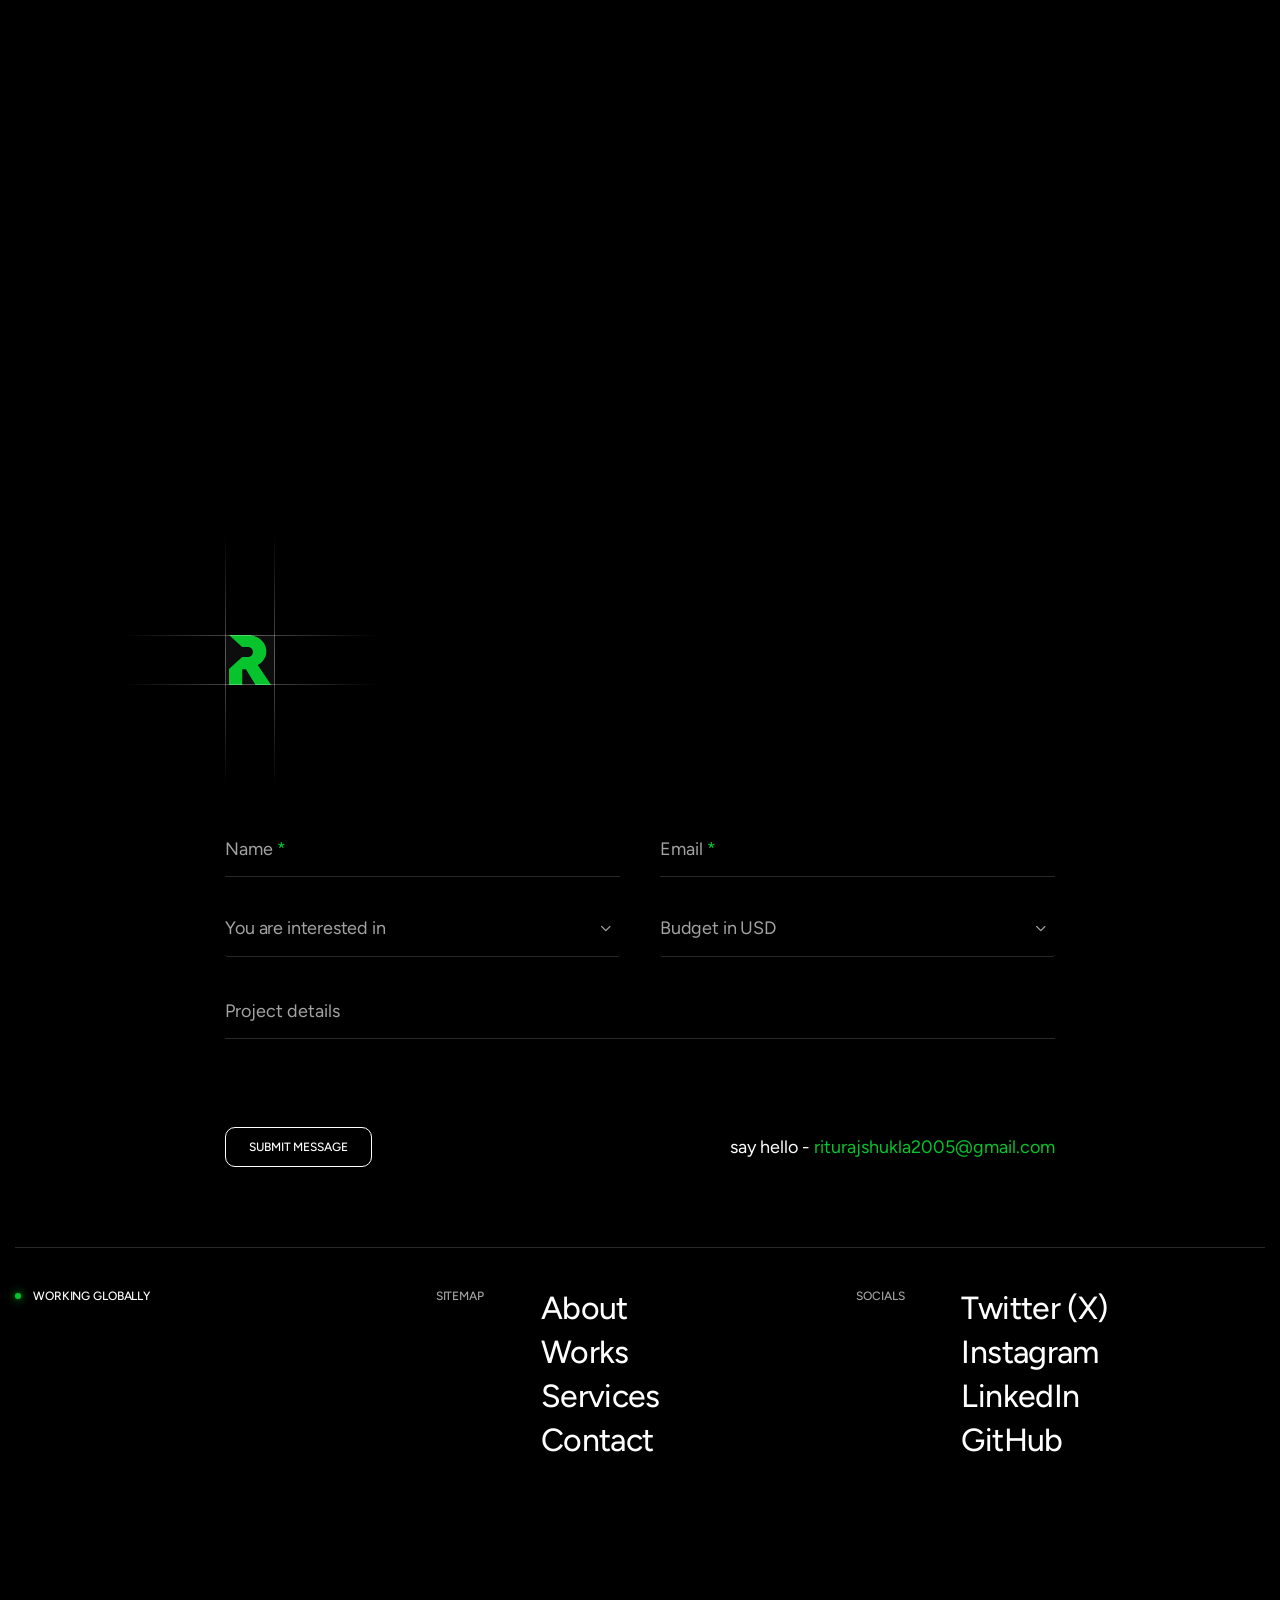
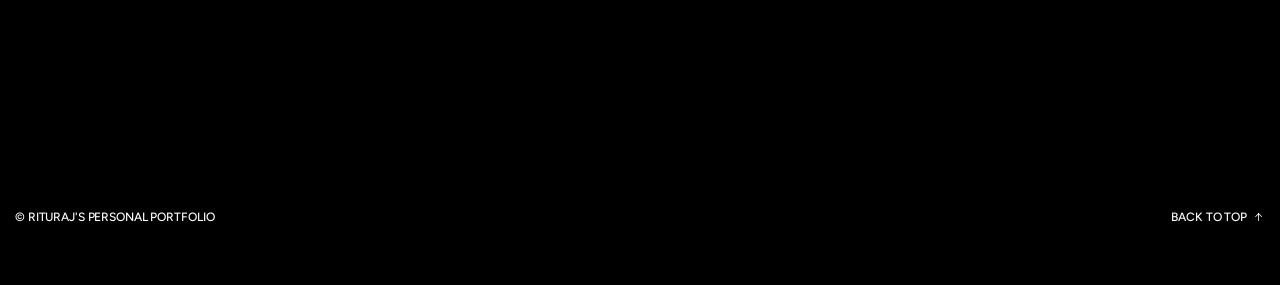
==== commit 16c1dd7c: "Change page title to 'Rituraj Shukla'" ====
--- a/Rituraj/index.html
+++ b/Rituraj/index.html
@@ -7,7 +7,7 @@
 
 <head>
     <meta charset="utf-8">
-    <title>Rituraj - Personal Portfolio HTML Template</title>
+    <title>Rituraj Shukla</title>
     <meta name="author" content="themesflat.com">
     <meta name="viewport" content="width=device-width, initial-scale=1, maximum-scale=1">
     <meta name="description"
